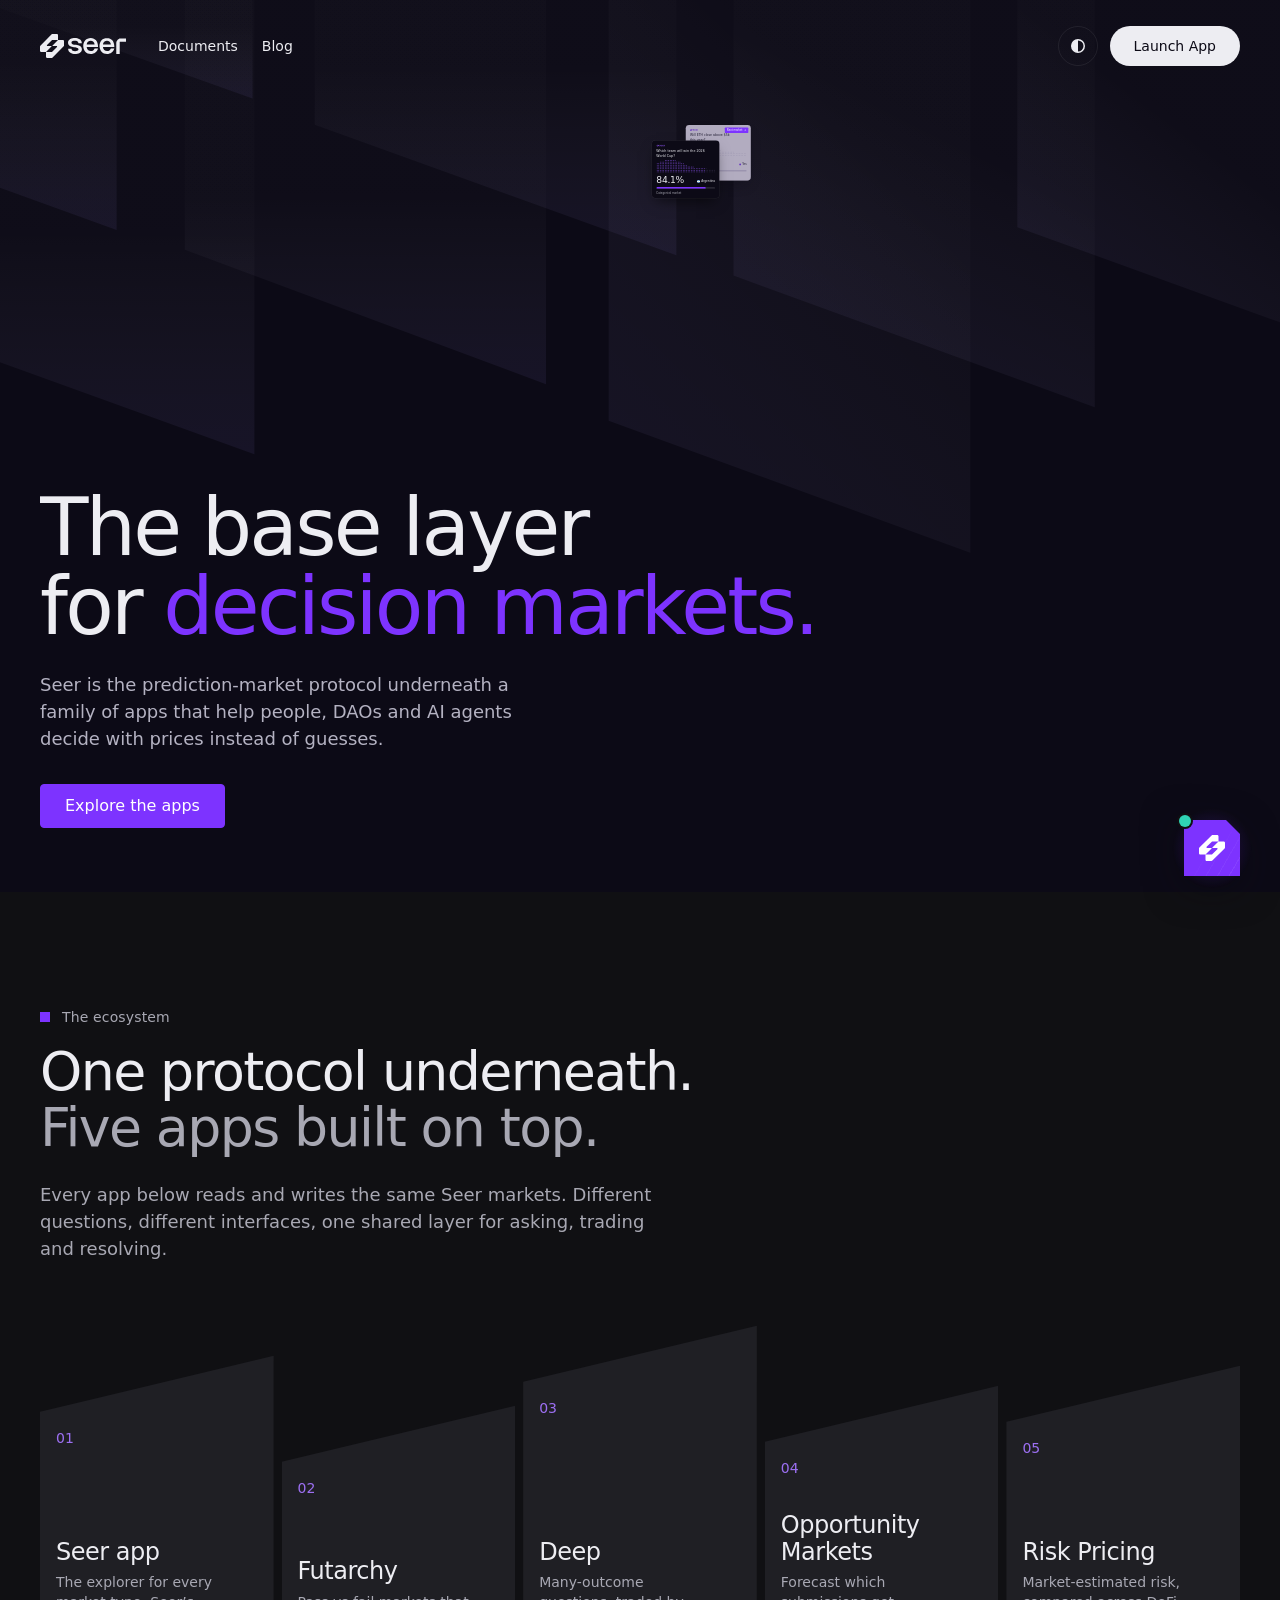
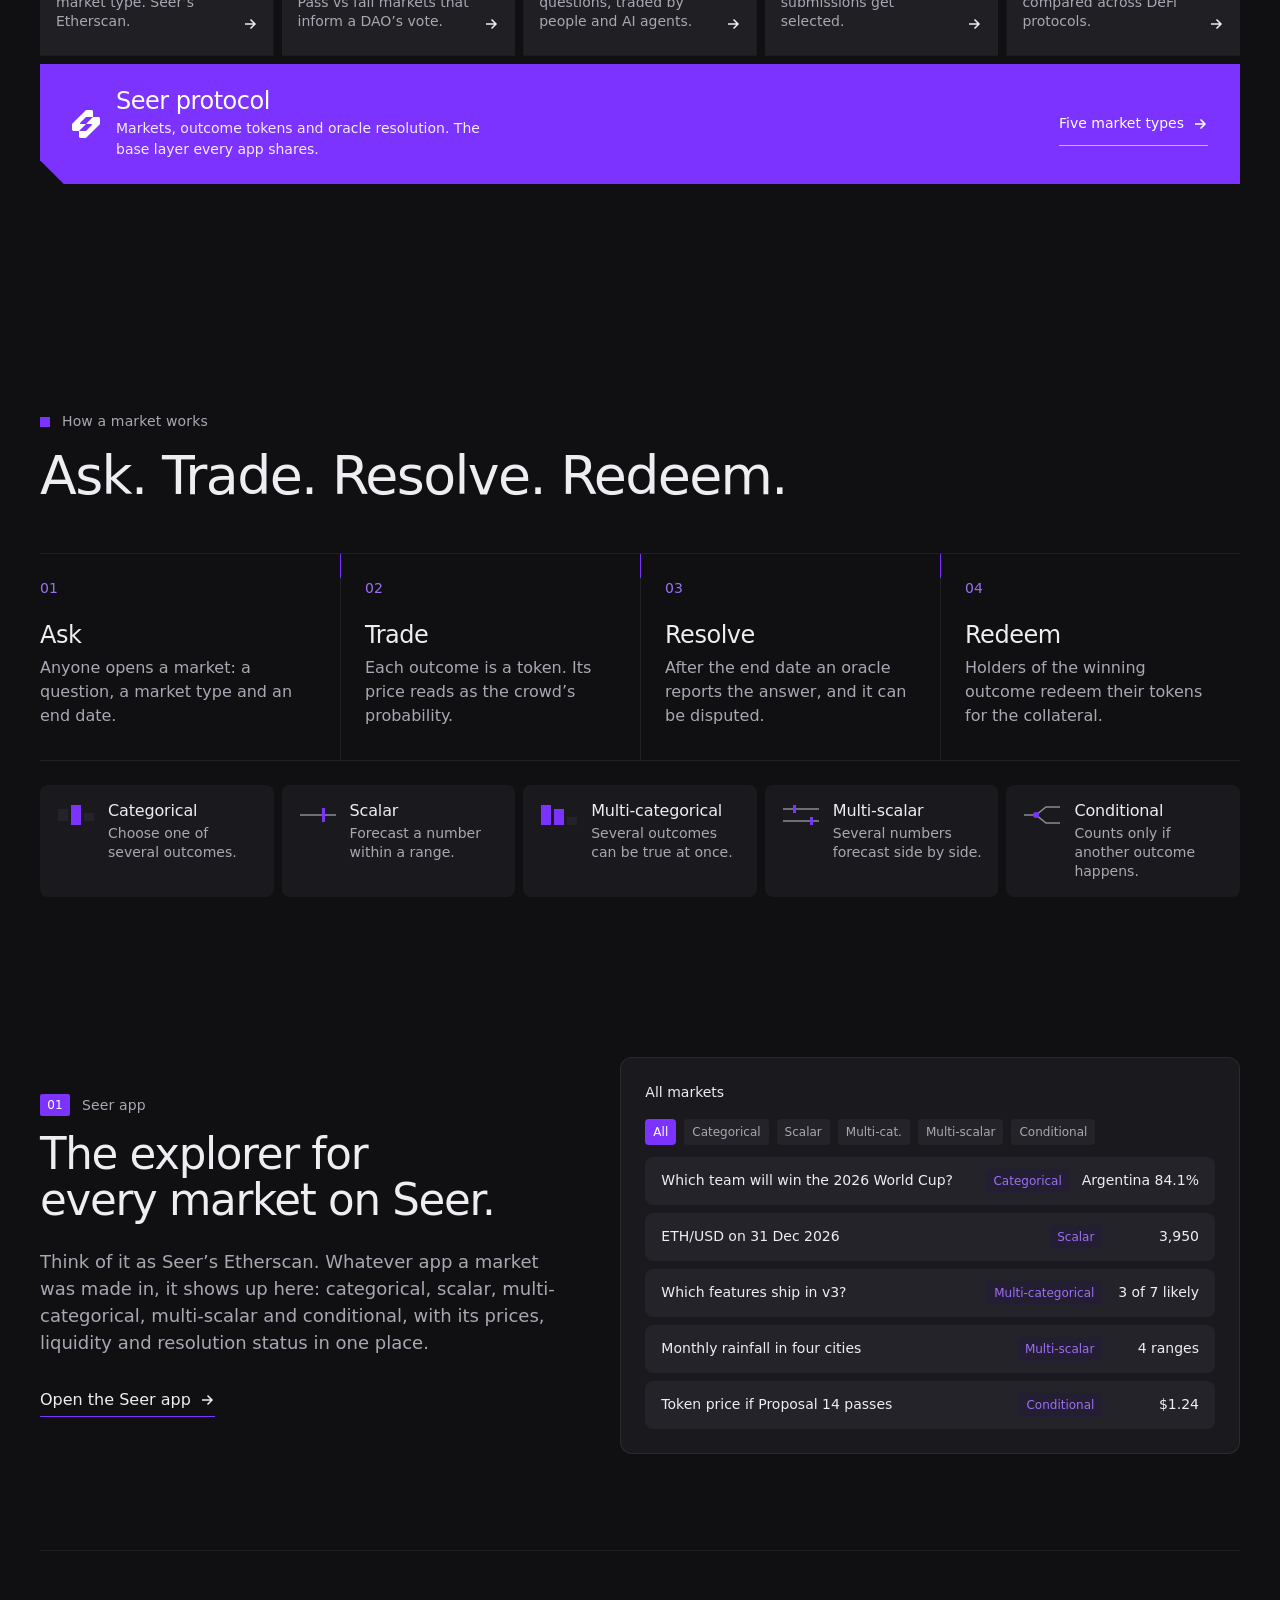
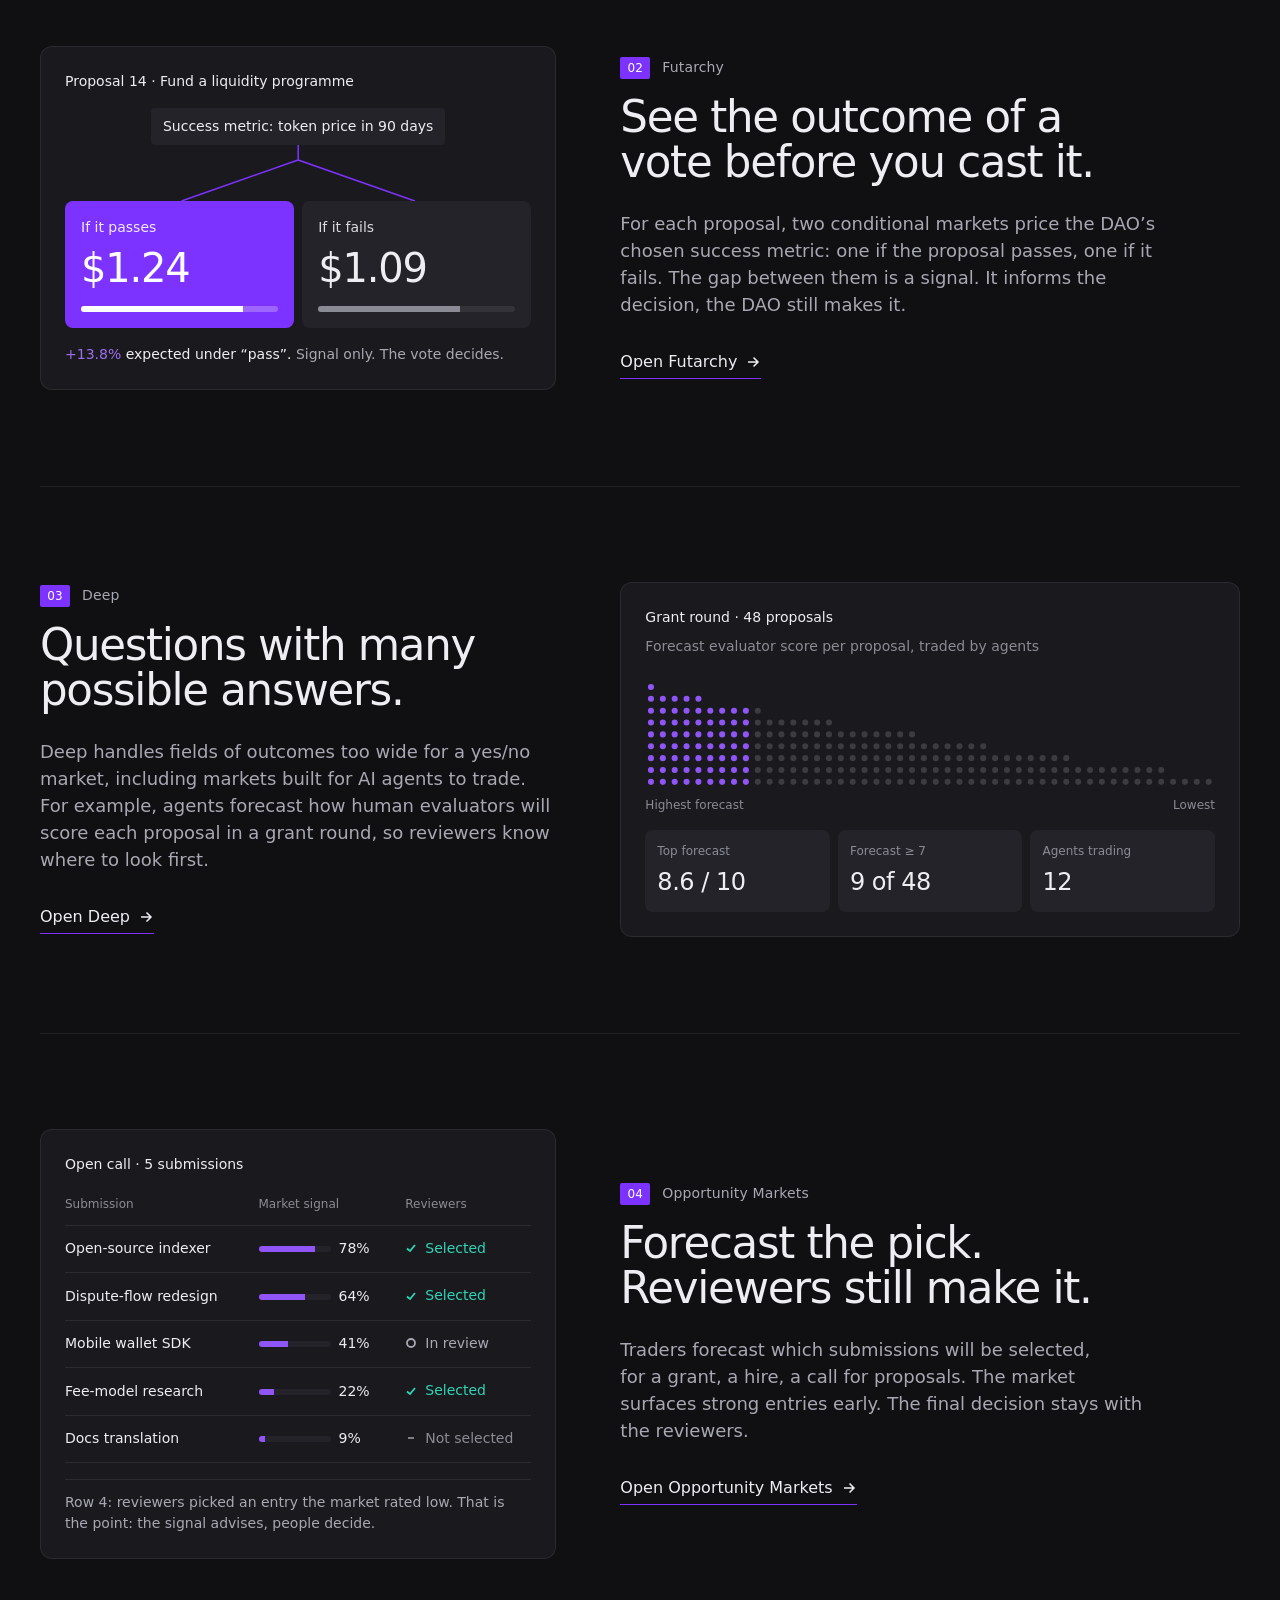
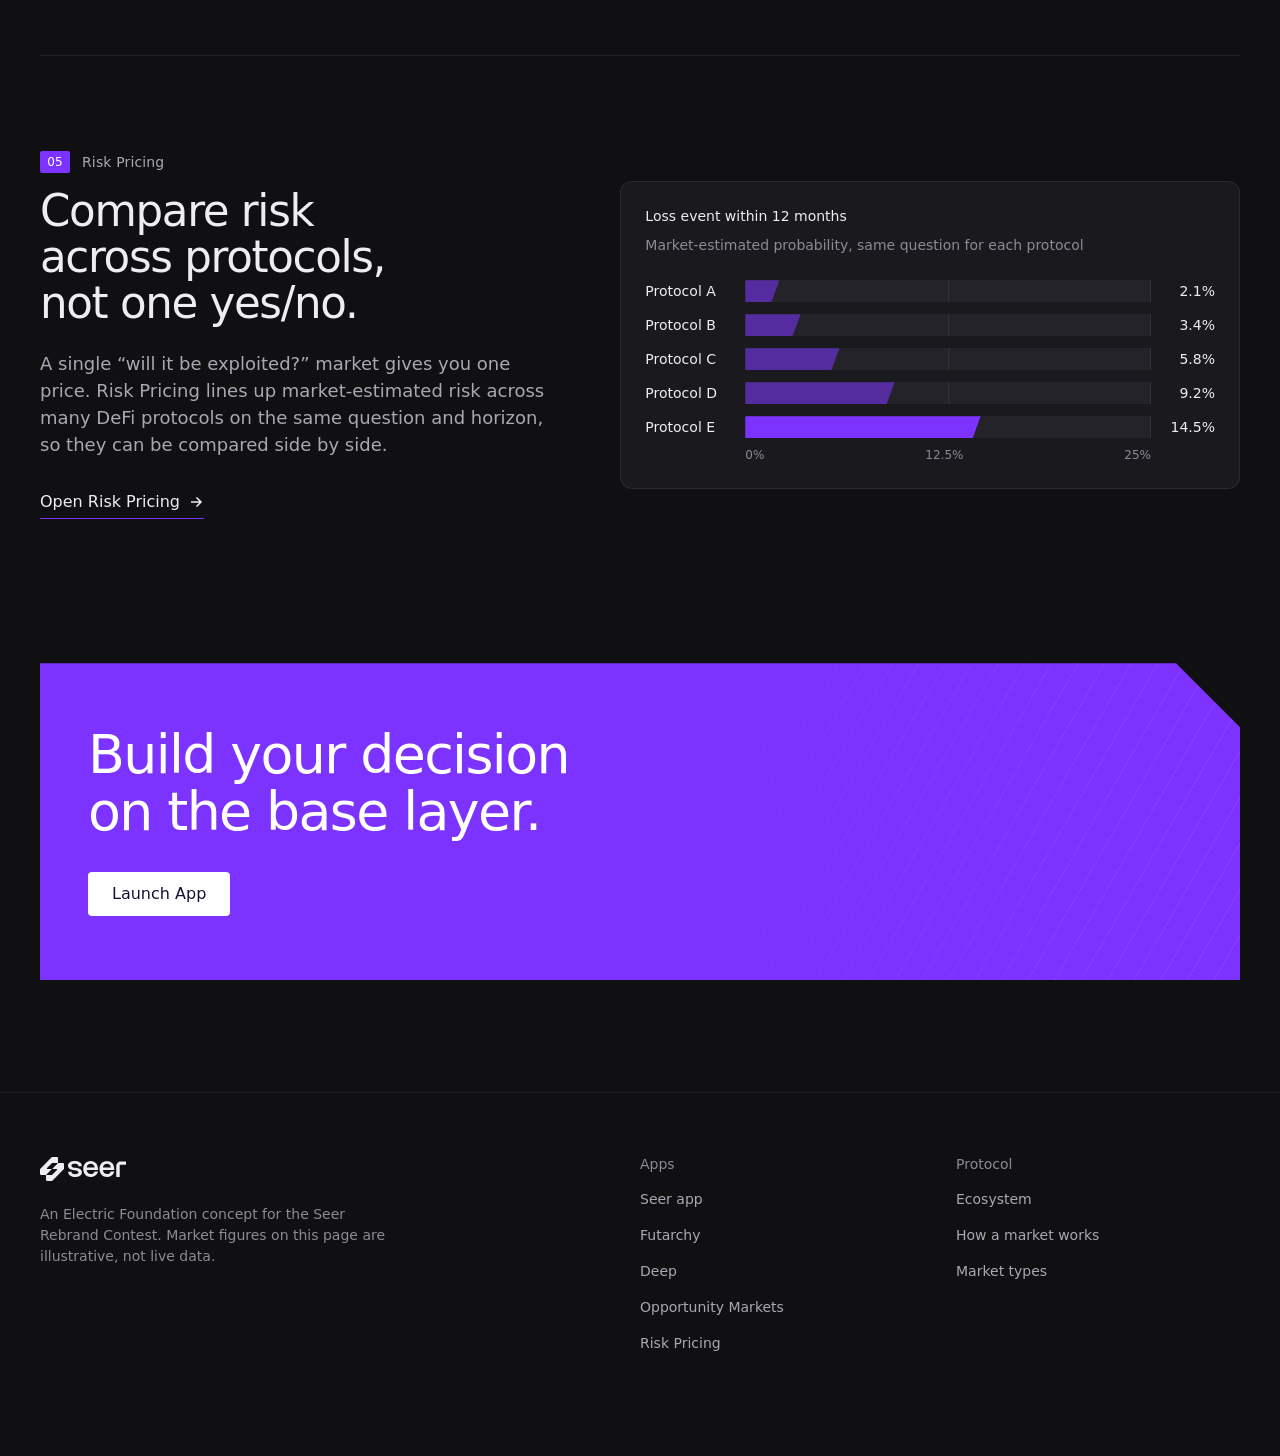
==== index.html @ 61ed46d3 "Pinned condensing headers on every page and size; loading, error, empty and cache states; assistant " ====
<!doctype html>
<html lang="en" data-theme="dark">
<head>
<meta charset="utf-8">
<meta name="viewport" content="width=device-width,initial-scale=1,viewport-fit=cover">
<title>Seer | The base layer for decision markets</title>
<link rel="icon" type="image/svg+xml" href="assets/favicon.svg">
<meta name="description" content="Seer is the prediction-market protocol underneath an ecosystem of decision apps: the Seer explorer, Futarchy, Deep, Opportunity Markets and Risk Pricing.">
<meta name="color-scheme" content="dark light">
<script>try{var t=localStorage.getItem('seer-theme');if(t==='light'||t==='dark')document.documentElement.dataset.theme=t}catch(e){}try{if(sessionStorage.getItem('seer-hero'))document.documentElement.classList.add('m-hero-seen')}catch(e){}document.documentElement.classList.add('hc-js')</script>
<link rel="stylesheet" href="css/tokens.css">
<link rel="stylesheet" href="css/components.css">
<link rel="stylesheet" href="css/home.css">
<link rel="stylesheet" href="css/motion.css">
<link rel="stylesheet" href="css/demo.css">
<link rel="stylesheet" href="css/assistant.css">
<script src="js/spring.js" defer></script>
<script src="js/motion.js" defer></script>
<script src="js/home.js" defer></script>
<script src="js/util.js" defer></script>
<script src="js/demo.js" defer></script>
<script src="js/assistant.js" defer></script>
</head>
<body class="home">
<a class="skip" href="#main">Skip to content</a>

<svg width="0" height="0" class="defs" aria-hidden="true" focusable="false">
  <symbol id="logo" viewBox="0 0 86 24"><path fill="currentColor" d="M12.2695 6C12.1061 6 11.9486 6.06424 11.833 6.17969L7.05859 10.9492C6.67062 11.3368 6.94608 11.9999 7.49414 12H11.5176V12.002C11.7008 12.002 11.7919 12.2229 11.6631 12.3516L6.00879 18H11.7578C11.9212 17.9999 12.0778 17.9357 12.1934 17.8203L16.9688 13.0508C17.3565 12.6632 17.0803 12 16.5322 12H12.5088C12.3256 12 12.2346 11.779 12.3633 11.6504L18.0205 6H12.2695ZM34.8359 3.99902C38.1497 3.99902 41.8154 5.33918 41.8154 9.20508H38.416C38.416 7.26718 36.4704 6.72559 34.8672 6.72559C33.6552 6.72561 31.4365 6.86952 31.4365 8.63574C31.4367 10.5108 34.7061 10.5802 36.0088 10.7979C38.6323 11.2349 41.9159 12.0332 41.916 15.2969C41.916 18.9054 38.1236 20.0009 35.1104 20.001C31.7967 20.001 28.131 18.6616 28.1309 14.7959H31.5303C31.5304 16.7336 33.4776 17.2744 35.0791 17.2744C36.2911 17.2744 38.5098 16.992 38.5098 15.3643C38.5093 13.4894 35.2401 13.4182 33.9375 13.2021C31.3156 12.7651 28.0303 11.9668 28.0303 8.70312C28.0303 5.09466 31.8228 3.99907 34.8359 3.99902ZM86 7.86719H79.7148V20.001H76.2559V9.27832C76.2559 8.78704 76.3285 8.31397 76.4639 7.86719C76.5249 7.66605 76.5988 7.46793 76.6846 7.27832C77.1716 6.19804 78.0442 5.32901 79.124 4.84082C79.3138 4.75512 79.5099 4.68013 79.7129 4.61914C80.1602 4.48394 80.6357 4.41214 81.126 4.41211H86V7.86719ZM50.7314 4.00098C55.2719 4.00103 58.0176 7.6395 58.0176 11.9639V13.0703H46.666C46.666 15.3792 48.7153 17.1093 50.9111 17.1094C52.6645 17.1094 53.9841 16.1498 54.6182 14.5254H58.0176C57.225 17.8799 54.1523 19.999 50.8057 19.999C46.2338 19.999 43.2354 16.3606 43.2354 11.9834C43.2355 7.60633 46.193 3.99902 50.7334 3.99902L50.7314 4.00098ZM66.999 4.00098C71.5395 4.00098 74.2852 7.63947 74.2852 11.9639V13.0703H62.9346C62.9346 15.3791 64.9829 17.1091 67.1787 17.1094C68.9321 17.1094 70.2517 16.1498 70.8857 14.5254H74.2852C73.4925 17.8799 70.4199 19.999 67.0732 19.999C62.5015 19.9989 59.5029 16.3605 59.5029 11.9834C59.503 7.60633 62.4606 3.99902 67.001 3.99902L66.999 4.00098ZM50.7334 6.86914C48.7802 6.86914 46.6895 8.41979 46.6895 10.5605H54.5771C54.5771 8.45127 52.6865 6.86936 50.7334 6.86914ZM66.999 6.86914C65.0458 6.86924 62.9561 8.41985 62.9561 10.5605H70.8428C70.8428 8.45112 68.9523 6.86914 66.999 6.86914ZM22.7949 5.99805C23.4751 5.99805 24.0262 6.54913 24.0264 7.22852V11.4893C24.0263 11.8156 23.8961 12.1286 23.665 12.3594L12.373 23.6387C12.142 23.8695 11.8288 23.9999 11.502 24H7.2373C6.55706 24 6.00488 23.449 6.00488 22.7695V18.002H1.23145C0.551319 18.0018 0 17.4509 0 16.7715V12.5117C0 12.1852 0.130268 11.8715 0.361328 11.6406L11.6533 0.361328C11.8845 0.13043 12.1985 0 12.5254 0H16.79C17.4702 6.24588e-05 18.0215 0.551006 18.0215 1.23047V6H22.7949V5.99805Z"/></symbol>
  <symbol id="mark" viewBox="0 0 24.03 24"><path fill="currentColor" d="M12.2695 6C12.1061 6 11.9486 6.06424 11.833 6.17969L7.05859 10.9492C6.67062 11.3368 6.94608 11.9999 7.49414 12H11.5176V12.002C11.7008 12.002 11.7919 12.2229 11.6631 12.3516L6.00879 18H11.7578C11.9212 17.9999 12.0778 17.9357 12.1934 17.8203L16.9688 13.0508C17.3565 12.6632 17.0803 12 16.5322 12H12.5088C12.3256 12 12.2346 11.779 12.3633 11.6504L18.0205 6H12.2695ZM34.8359 3.99902C38.1497 3.99902 41.8154 5.33918 41.8154 9.20508H38.416C38.416 7.26718 36.4704 6.72559 34.8672 6.72559C33.6552 6.72561 31.4365 6.86952 31.4365 8.63574C31.4367 10.5108 34.7061 10.5802 36.0088 10.7979C38.6323 11.2349 41.9159 12.0332 41.916 15.2969C41.916 18.9054 38.1236 20.0009 35.1104 20.001C31.7967 20.001 28.131 18.6616 28.1309 14.7959H31.5303C31.5304 16.7336 33.4776 17.2744 35.0791 17.2744C36.2911 17.2744 38.5098 16.992 38.5098 15.3643C38.5093 13.4894 35.2401 13.4182 33.9375 13.2021C31.3156 12.7651 28.0303 11.9668 28.0303 8.70312C28.0303 5.09466 31.8228 3.99907 34.8359 3.99902ZM86 7.86719H79.7148V20.001H76.2559V9.27832C76.2559 8.78704 76.3285 8.31397 76.4639 7.86719C76.5249 7.66605 76.5988 7.46793 76.6846 7.27832C77.1716 6.19804 78.0442 5.32901 79.124 4.84082C79.3138 4.75512 79.5099 4.68013 79.7129 4.61914C80.1602 4.48394 80.6357 4.41214 81.126 4.41211H86V7.86719ZM50.7314 4.00098C55.2719 4.00103 58.0176 7.6395 58.0176 11.9639V13.0703H46.666C46.666 15.3792 48.7153 17.1093 50.9111 17.1094C52.6645 17.1094 53.9841 16.1498 54.6182 14.5254H58.0176C57.225 17.8799 54.1523 19.999 50.8057 19.999C46.2338 19.999 43.2354 16.3606 43.2354 11.9834C43.2355 7.60633 46.193 3.99902 50.7334 3.99902L50.7314 4.00098ZM66.999 4.00098C71.5395 4.00098 74.2852 7.63947 74.2852 11.9639V13.0703H62.9346C62.9346 15.3791 64.9829 17.1091 67.1787 17.1094C68.9321 17.1094 70.2517 16.1498 70.8857 14.5254H74.2852C73.4925 17.8799 70.4199 19.999 67.0732 19.999C62.5015 19.9989 59.5029 16.3605 59.5029 11.9834C59.503 7.60633 62.4606 3.99902 67.001 3.99902L66.999 4.00098ZM50.7334 6.86914C48.7802 6.86914 46.6895 8.41979 46.6895 10.5605H54.5771C54.5771 8.45127 52.6865 6.86936 50.7334 6.86914ZM66.999 6.86914C65.0458 6.86924 62.9561 8.41985 62.9561 10.5605H70.8428C70.8428 8.45112 68.9523 6.86914 66.999 6.86914ZM22.7949 5.99805C23.4751 5.99805 24.0262 6.54913 24.0264 7.22852V11.4893C24.0263 11.8156 23.8961 12.1286 23.665 12.3594L12.373 23.6387C12.142 23.8695 11.8288 23.9999 11.502 24H7.2373C6.55706 24 6.00488 23.449 6.00488 22.7695V18.002H1.23145C0.551319 18.0018 0 17.4509 0 16.7715V12.5117C0 12.1852 0.130268 11.8715 0.361328 11.6406L11.6533 0.361328C11.8845 0.13043 12.1985 0 12.5254 0H16.79C17.4702 6.24588e-05 18.0215 0.551006 18.0215 1.23047V6H22.7949V5.99805Z"/></symbol>
  <symbol id="flag-ar" viewBox="0 0 16 16"><clipPath id="fc"><circle cx="8" cy="8" r="8"/></clipPath><g clip-path="url(#fc)"><rect width="16" height="16" fill="#74acdf"/><rect y="5.33" width="16" height="5.34" fill="#fff"/><circle cx="8" cy="8" r="1.6" fill="#f6b40e"/></g></symbol>
  <symbol id="arrow" viewBox="0 0 16 16"><path d="M3 8h9.5M8.5 3.5 13 8l-4.5 4.5" fill="none" stroke="currentColor" stroke-width="1.5"/></symbol>
</svg>

<header class="hero">
  <svg class="slabs" viewBox="0 0 1440 600" preserveAspectRatio="xMidYMin slice" aria-hidden="true" focusable="false">
    <defs>
      <linearGradient id="s0" x1="0" y1="0" x2="0" y2="1"><stop offset=".5" class="s-lo"/><stop offset="1" class="s-hi"/></linearGradient>
      <linearGradient id="s1" x1="0" y1="0" x2="0" y2="1"><stop offset=".25" class="s-lo"/><stop offset="1" class="s-hi"/></linearGradient>
      <linearGradient id="s2" x1="1062" y1="-1.6" x2="566" y2="507.5" gradientUnits="userSpaceOnUse"><stop offset=".25" class="s-lo"/><stop offset="1" class="s-hi"/></linearGradient>
      <linearGradient id="s3" x1="1285" y1="115" x2="1130" y2="318" gradientUnits="userSpaceOnUse"><stop class="s-lo"/><stop offset="1" class="s-hi"/></linearGradient>
      <linearGradient id="s4" x1="1017.5" y1="0" x2="822" y2="385" gradientUnits="userSpaceOnUse"><stop offset=".25" class="s-lo"/><stop offset="1" class="s-hi"/></linearGradient>
    </defs>
    <g class="slab-set">
      <path d="M301.5 493L0 384V0H301.5V493Z" fill="url(#s0)"/>
      <path d="M152 249.5L0 194.5V0H152V249.5Z" fill="url(#s1)"/>
      <path d="M226 271V0H618V417L226 271Z" fill="url(#s0)"/>
      <path d="M299.5 0V107L0 0H299.5Z" fill="url(#s1)"/>
      <path d="M367 135.5V0H759.5V277L367 135.5Z" fill="url(#s1)"/>
      <path d="M686 456.5V0H1078.5V600L686 456.5Z" fill="url(#s2)"/>
      <path d="M1129.5 246.5V0H1440V359L1129.5 246.5Z" fill="url(#s3)"/>
      <path d="M821.5 299V0H1213.5V442L821.5 299Z" fill="url(#s4)"/>
    </g>
  </svg>

  <nav class="topnav wrap" aria-label="Primary">
    <a class="brand" href="./index.html" aria-label="Seer home">
      <svg class="brand-l" width="86" height="24" aria-hidden="true" focusable="false"><use href="#logo"/></svg>
      <svg class="brand-m" width="24" height="24" aria-hidden="true" focusable="false"><use href="#mark"/></svg>
    </a>
    <ul class="nav-links">
      <li><a href="https://seer-3.gitbook.io/seer-documentation" target="_blank" rel="noopener">Documents</a></li>
      <li><a href="https://seer-pm.medium.com/" target="_blank" rel="noopener">Blog</a></li>
    </ul>
    <div class="nav-end">
      <button class="theme-toggle" type="button" aria-pressed="false" data-theme-toggle>
        <span class="sr">Light theme</span>
        <svg viewBox="0 0 16 16" width="16" height="16" aria-hidden="true" focusable="false"><circle cx="8" cy="8" r="6.25" fill="none" stroke="currentColor" stroke-width="1.5"/><path d="M8 1.75v12.5A6.25 6.25 0 0 1 8 1.75Z" fill="currentColor"/></svg>
      </button>
      <a class="pill" href="./app.html">Launch App</a>
    </div>
  </nav>

  <div class="hero-body wrap">
    <div class="hero-copy">
      <h1><span class="ln"><span>The base layer</span></span> <span class="ln"><span>for <span class="v">decision markets.</span></span></span></h1>
      <p class="hero-sub">Seer is the prediction-market protocol underneath a family of apps that help people, DAOs and AI agents decide with prices instead of guesses.</p>
      <div class="hero-cta">
        <a class="btn-v" href="#ecosystem">Explore the apps</a>
      </div>
    </div>

    <div class="hero-cards">
      <div class="hc-stage">
        <div class="hcard hc-ink is-front" data-key="wc" data-v="84.1" data-q="Which team will win the 2026 World Cup?" data-say="Argentina, 84.1%">
          <div class="hc-body">
            <svg class="mlogo" width="40" height="11" aria-hidden="true" focusable="false"><use href="#logo"/></svg>
            <p class="mq">Which team will win the 2026 World Cup?</p>
            <svg class="dots hc-dots" viewBox="0 0 324 72" aria-hidden="true" focusable="false"><g class="on" style="--i:0;--c:0"><circle cx="4.5" cy="67.5" r="2.3"/><circle cx="4.5" cy="58.5" r="2.3"/><circle cx="4.5" cy="49.5" r="2.3"/><circle cx="4.5" cy="40.5" r="2.3"/><circle cx="4.5" cy="31.5" r="2.3"/><circle cx="4.5" cy="22.5" r="2.3"/></g><g class="on" style="--i:1;--c:6"><circle cx="13.5" cy="67.5" r="2.3"/><circle cx="13.5" cy="58.5" r="2.3"/><circle cx="13.5" cy="49.5" r="2.3"/><circle cx="13.5" cy="40.5" r="2.3"/><circle cx="13.5" cy="31.5" r="2.3"/><circle cx="13.5" cy="22.5" r="2.3"/></g><g class="on" style="--i:2;--c:12"><circle cx="22.5" cy="67.5" r="2.3"/><circle cx="22.5" cy="58.5" r="2.3"/><circle cx="22.5" cy="49.5" r="2.3"/><circle cx="22.5" cy="40.5" r="2.3"/><circle cx="22.5" cy="31.5" r="2.3"/><circle cx="22.5" cy="22.5" r="2.3"/><circle cx="22.5" cy="13.5" r="2.3"/></g><g class="on" style="--i:3;--c:19"><circle cx="31.5" cy="67.5" r="2.3"/><circle cx="31.5" cy="58.5" r="2.3"/><circle cx="31.5" cy="49.5" r="2.3"/><circle cx="31.5" cy="40.5" r="2.3"/><circle cx="31.5" cy="31.5" r="2.3"/><circle cx="31.5" cy="22.5" r="2.3"/><circle cx="31.5" cy="13.5" r="2.3"/></g><g class="on" style="--i:4;--c:26"><circle cx="40.5" cy="67.5" r="2.3"/><circle cx="40.5" cy="58.5" r="2.3"/><circle cx="40.5" cy="49.5" r="2.3"/><circle cx="40.5" cy="40.5" r="2.3"/><circle cx="40.5" cy="31.5" r="2.3"/><circle cx="40.5" cy="22.5" r="2.3"/><circle cx="40.5" cy="13.5" r="2.3"/></g><g class="on" style="--i:5;--c:33"><circle cx="49.5" cy="67.5" r="2.3"/><circle cx="49.5" cy="58.5" r="2.3"/><circle cx="49.5" cy="49.5" r="2.3"/><circle cx="49.5" cy="40.5" r="2.3"/><circle cx="49.5" cy="31.5" r="2.3"/><circle cx="49.5" cy="22.5" r="2.3"/><circle cx="49.5" cy="13.5" r="2.3"/><circle cx="49.5" cy="4.5" r="2.3"/></g><g class="on" style="--i:6;--c:41"><circle cx="58.5" cy="67.5" r="2.3"/><circle cx="58.5" cy="58.5" r="2.3"/><circle cx="58.5" cy="49.5" r="2.3"/><circle cx="58.5" cy="40.5" r="2.3"/><circle cx="58.5" cy="31.5" r="2.3"/><circle cx="58.5" cy="22.5" r="2.3"/><circle cx="58.5" cy="13.5" r="2.3"/><circle cx="58.5" cy="4.5" r="2.3"/></g><g class="on" style="--i:7;--c:49"><circle cx="67.5" cy="67.5" r="2.3"/><circle cx="67.5" cy="58.5" r="2.3"/><circle cx="67.5" cy="49.5" r="2.3"/><circle cx="67.5" cy="40.5" r="2.3"/><circle cx="67.5" cy="31.5" r="2.3"/><circle cx="67.5" cy="22.5" r="2.3"/><circle cx="67.5" cy="13.5" r="2.3"/><circle cx="67.5" cy="4.5" r="2.3"/></g><g class="on" style="--i:8;--c:57"><circle cx="76.5" cy="67.5" r="2.3"/><circle cx="76.5" cy="58.5" r="2.3"/><circle cx="76.5" cy="49.5" r="2.3"/><circle cx="76.5" cy="40.5" r="2.3"/><circle cx="76.5" cy="31.5" r="2.3"/><circle cx="76.5" cy="22.5" r="2.3"/><circle cx="76.5" cy="13.5" r="2.3"/><circle cx="76.5" cy="4.5" r="2.3"/></g><g class="on" style="--i:9;--c:65"><circle cx="85.5" cy="67.5" r="2.3"/><circle cx="85.5" cy="58.5" r="2.3"/><circle cx="85.5" cy="49.5" r="2.3"/><circle cx="85.5" cy="40.5" r="2.3"/><circle cx="85.5" cy="31.5" r="2.3"/><circle cx="85.5" cy="22.5" r="2.3"/><circle cx="85.5" cy="13.5" r="2.3"/><circle cx="85.5" cy="4.5" r="2.3"/></g><g class="on" style="--i:10;--c:73"><circle cx="94.5" cy="67.5" r="2.3"/><circle cx="94.5" cy="58.5" r="2.3"/><circle cx="94.5" cy="49.5" r="2.3"/><circle cx="94.5" cy="40.5" r="2.3"/><circle cx="94.5" cy="31.5" r="2.3"/><circle cx="94.5" cy="22.5" r="2.3"/><circle cx="94.5" cy="13.5" r="2.3"/><circle cx="94.5" cy="4.5" r="2.3"/></g><g class="on" style="--i:11;--c:81"><circle cx="103.5" cy="67.5" r="2.3"/><circle cx="103.5" cy="58.5" r="2.3"/><circle cx="103.5" cy="49.5" r="2.3"/><circle cx="103.5" cy="40.5" r="2.3"/><circle cx="103.5" cy="31.5" r="2.3"/><circle cx="103.5" cy="22.5" r="2.3"/><circle cx="103.5" cy="13.5" r="2.3"/><circle cx="103.5" cy="4.5" r="2.3"/></g><g class="on" style="--i:12;--c:89"><circle cx="112.5" cy="67.5" r="2.3"/><circle cx="112.5" cy="58.5" r="2.3"/><circle cx="112.5" cy="49.5" r="2.3"/><circle cx="112.5" cy="40.5" r="2.3"/><circle cx="112.5" cy="31.5" r="2.3"/><circle cx="112.5" cy="22.5" r="2.3"/><circle cx="112.5" cy="13.5" r="2.3"/></g><g class="on" style="--i:13;--c:96"><circle cx="121.5" cy="67.5" r="2.3"/><circle cx="121.5" cy="58.5" r="2.3"/><circle cx="121.5" cy="49.5" r="2.3"/><circle cx="121.5" cy="40.5" r="2.3"/><circle cx="121.5" cy="31.5" r="2.3"/><circle cx="121.5" cy="22.5" r="2.3"/><circle cx="121.5" cy="13.5" r="2.3"/></g><g class="on" style="--i:14;--c:103"><circle cx="130.5" cy="67.5" r="2.3"/><circle cx="130.5" cy="58.5" r="2.3"/><circle cx="130.5" cy="49.5" r="2.3"/><circle cx="130.5" cy="40.5" r="2.3"/><circle cx="130.5" cy="31.5" r="2.3"/><circle cx="130.5" cy="22.5" r="2.3"/><circle cx="130.5" cy="13.5" r="2.3"/></g><g class="on" style="--i:15;--c:110"><circle cx="139.5" cy="67.5" r="2.3"/><circle cx="139.5" cy="58.5" r="2.3"/><circle cx="139.5" cy="49.5" r="2.3"/><circle cx="139.5" cy="40.5" r="2.3"/><circle cx="139.5" cy="31.5" r="2.3"/><circle cx="139.5" cy="22.5" r="2.3"/></g><g class="on" style="--i:16;--c:116"><circle cx="148.5" cy="67.5" r="2.3"/><circle cx="148.5" cy="58.5" r="2.3"/><circle cx="148.5" cy="49.5" r="2.3"/><circle cx="148.5" cy="40.5" r="2.3"/><circle cx="148.5" cy="31.5" r="2.3"/><circle cx="148.5" cy="22.5" r="2.3"/></g><g class="on" style="--i:17;--c:122"><circle cx="157.5" cy="67.5" r="2.3"/><circle cx="157.5" cy="58.5" r="2.3"/><circle cx="157.5" cy="49.5" r="2.3"/><circle cx="157.5" cy="40.5" r="2.3"/><circle cx="157.5" cy="31.5" r="2.3"/></g><g class="on" style="--i:18;--c:127"><circle cx="166.5" cy="67.5" r="2.3"/><circle cx="166.5" cy="58.5" r="2.3"/><circle cx="166.5" cy="49.5" r="2.3"/><circle cx="166.5" cy="40.5" r="2.3"/><circle cx="166.5" cy="31.5" r="2.3"/></g><g class="on" style="--i:19;--c:132"><circle cx="175.5" cy="67.5" r="2.3"/><circle cx="175.5" cy="58.5" r="2.3"/><circle cx="175.5" cy="49.5" r="2.3"/><circle cx="175.5" cy="40.5" r="2.3"/></g><g class="on" style="--i:20;--c:136"><circle cx="184.5" cy="67.5" r="2.3"/><circle cx="184.5" cy="58.5" r="2.3"/><circle cx="184.5" cy="49.5" r="2.3"/><circle cx="184.5" cy="40.5" r="2.3"/></g><g class="on" style="--i:21;--c:140"><circle cx="193.5" cy="67.5" r="2.3"/><circle cx="193.5" cy="58.5" r="2.3"/><circle cx="193.5" cy="49.5" r="2.3"/><circle cx="193.5" cy="40.5" r="2.3"/></g><g class="on" style="--i:22;--c:144"><circle cx="202.5" cy="67.5" r="2.3"/><circle cx="202.5" cy="58.5" r="2.3"/><circle cx="202.5" cy="49.5" r="2.3"/><circle cx="202.5" cy="40.5" r="2.3"/></g><g class="on" style="--i:23;--c:148"><circle cx="211.5" cy="67.5" r="2.3"/><circle cx="211.5" cy="58.5" r="2.3"/><circle cx="211.5" cy="49.5" r="2.3"/></g><g class="on" style="--i:24;--c:151"><circle cx="220.5" cy="67.5" r="2.3"/><circle cx="220.5" cy="58.5" r="2.3"/><circle cx="220.5" cy="49.5" r="2.3"/></g><g class="on" style="--i:25;--c:154"><circle cx="229.5" cy="67.5" r="2.3"/><circle cx="229.5" cy="58.5" r="2.3"/><circle cx="229.5" cy="49.5" r="2.3"/></g><g class="on" style="--i:26;--c:157"><circle cx="238.5" cy="67.5" r="2.3"/><circle cx="238.5" cy="58.5" r="2.3"/><circle cx="238.5" cy="49.5" r="2.3"/></g><g class="on" style="--i:27;--c:160"><circle cx="247.5" cy="67.5" r="2.3"/><circle cx="247.5" cy="58.5" r="2.3"/><circle cx="247.5" cy="49.5" r="2.3"/></g><g class="on" style="--i:28;--c:163"><circle cx="256.5" cy="67.5" r="2.3"/><circle cx="256.5" cy="58.5" r="2.3"/><circle cx="256.5" cy="49.5" r="2.3"/></g><g class="on" style="--i:29;--c:166"><circle cx="265.5" cy="67.5" r="2.3"/><circle cx="265.5" cy="58.5" r="2.3"/><circle cx="265.5" cy="49.5" r="2.3"/></g><g class="off" style="--i:30;--c:169"><circle cx="274.5" cy="67.5" r="2.3"/><circle cx="274.5" cy="58.5" r="2.3"/><circle cx="274.5" cy="49.5" r="2.3"/></g><g class="off" style="--i:31;--c:172"><circle cx="283.5" cy="67.5" r="2.3"/><circle cx="283.5" cy="58.5" r="2.3"/></g><g class="off" style="--i:32;--c:174"><circle cx="292.5" cy="67.5" r="2.3"/><circle cx="292.5" cy="58.5" r="2.3"/></g><g class="off" style="--i:33;--c:176"><circle cx="301.5" cy="67.5" r="2.3"/><circle cx="301.5" cy="58.5" r="2.3"/></g><g class="off" style="--i:34;--c:178"><circle cx="310.5" cy="67.5" r="2.3"/><circle cx="310.5" cy="58.5" r="2.3"/></g><g class="off" style="--i:35;--c:180"><circle cx="319.5" cy="67.5" r="2.3"/><circle cx="319.5" cy="58.5" r="2.3"/></g></svg>
            <div class="mfoot"><span class="mpct num" aria-hidden="true">84.1%</span><span class="sr">84.1%</span><span class="chip-c"><svg width="14" height="14" aria-hidden="true" focusable="false"><use href="#flag-ar"/></svg>Argentina</span></div>
            <div class="mbar" aria-hidden="true"><i style="--v:.841"></i></div>
            <p class="mnote">Categorical market</p>
          </div>
          <span class="hc-veil"></span>
        </div>
        <div class="hcard hc-paper is-back" data-key="eth" data-v="31.6" data-q="Will ETH close above $5k this year?" data-say="Yes, 31.6%">
          <div class="hc-body">
            <svg class="mlogo" width="40" height="11" aria-hidden="true" focusable="false"><use href="#logo"/></svg>
            <p class="mq">Will ETH close above $5k this year?</p>
            <svg class="dots hc-dots" viewBox="0 0 324 72" aria-hidden="true" focusable="false"><g class="on" style="--i:0;--c:0"><circle cx="4.5" cy="67.5" r="2.3"/><circle cx="4.5" cy="58.5" r="2.3"/><circle cx="4.5" cy="49.5" r="2.3"/><circle cx="4.5" cy="40.5" r="2.3"/><circle cx="4.5" cy="31.5" r="2.3"/><circle cx="4.5" cy="22.5" r="2.3"/><circle cx="4.5" cy="13.5" r="2.3"/></g><g class="on" style="--i:1;--c:7"><circle cx="13.5" cy="67.5" r="2.3"/><circle cx="13.5" cy="58.5" r="2.3"/><circle cx="13.5" cy="49.5" r="2.3"/><circle cx="13.5" cy="40.5" r="2.3"/><circle cx="13.5" cy="31.5" r="2.3"/><circle cx="13.5" cy="22.5" r="2.3"/><circle cx="13.5" cy="13.5" r="2.3"/></g><g class="on" style="--i:2;--c:14"><circle cx="22.5" cy="67.5" r="2.3"/><circle cx="22.5" cy="58.5" r="2.3"/><circle cx="22.5" cy="49.5" r="2.3"/><circle cx="22.5" cy="40.5" r="2.3"/><circle cx="22.5" cy="31.5" r="2.3"/><circle cx="22.5" cy="22.5" r="2.3"/><circle cx="22.5" cy="13.5" r="2.3"/><circle cx="22.5" cy="4.5" r="2.3"/></g><g class="on" style="--i:3;--c:22"><circle cx="31.5" cy="67.5" r="2.3"/><circle cx="31.5" cy="58.5" r="2.3"/><circle cx="31.5" cy="49.5" r="2.3"/><circle cx="31.5" cy="40.5" r="2.3"/><circle cx="31.5" cy="31.5" r="2.3"/><circle cx="31.5" cy="22.5" r="2.3"/><circle cx="31.5" cy="13.5" r="2.3"/><circle cx="31.5" cy="4.5" r="2.3"/></g><g class="on" style="--i:4;--c:30"><circle cx="40.5" cy="67.5" r="2.3"/><circle cx="40.5" cy="58.5" r="2.3"/><circle cx="40.5" cy="49.5" r="2.3"/><circle cx="40.5" cy="40.5" r="2.3"/><circle cx="40.5" cy="31.5" r="2.3"/><circle cx="40.5" cy="22.5" r="2.3"/><circle cx="40.5" cy="13.5" r="2.3"/><circle cx="40.5" cy="4.5" r="2.3"/></g><g class="on" style="--i:5;--c:38"><circle cx="49.5" cy="67.5" r="2.3"/><circle cx="49.5" cy="58.5" r="2.3"/><circle cx="49.5" cy="49.5" r="2.3"/><circle cx="49.5" cy="40.5" r="2.3"/><circle cx="49.5" cy="31.5" r="2.3"/><circle cx="49.5" cy="22.5" r="2.3"/><circle cx="49.5" cy="13.5" r="2.3"/><circle cx="49.5" cy="4.5" r="2.3"/></g><g class="on" style="--i:6;--c:46"><circle cx="58.5" cy="67.5" r="2.3"/><circle cx="58.5" cy="58.5" r="2.3"/><circle cx="58.5" cy="49.5" r="2.3"/><circle cx="58.5" cy="40.5" r="2.3"/><circle cx="58.5" cy="31.5" r="2.3"/><circle cx="58.5" cy="22.5" r="2.3"/><circle cx="58.5" cy="13.5" r="2.3"/><circle cx="58.5" cy="4.5" r="2.3"/></g><g class="on" style="--i:7;--c:54"><circle cx="67.5" cy="67.5" r="2.3"/><circle cx="67.5" cy="58.5" r="2.3"/><circle cx="67.5" cy="49.5" r="2.3"/><circle cx="67.5" cy="40.5" r="2.3"/><circle cx="67.5" cy="31.5" r="2.3"/><circle cx="67.5" cy="22.5" r="2.3"/><circle cx="67.5" cy="13.5" r="2.3"/><circle cx="67.5" cy="4.5" r="2.3"/></g><g class="on" style="--i:8;--c:62"><circle cx="76.5" cy="67.5" r="2.3"/><circle cx="76.5" cy="58.5" r="2.3"/><circle cx="76.5" cy="49.5" r="2.3"/><circle cx="76.5" cy="40.5" r="2.3"/><circle cx="76.5" cy="31.5" r="2.3"/><circle cx="76.5" cy="22.5" r="2.3"/><circle cx="76.5" cy="13.5" r="2.3"/><circle cx="76.5" cy="4.5" r="2.3"/></g><g class="on" style="--i:9;--c:70"><circle cx="85.5" cy="67.5" r="2.3"/><circle cx="85.5" cy="58.5" r="2.3"/><circle cx="85.5" cy="49.5" r="2.3"/><circle cx="85.5" cy="40.5" r="2.3"/><circle cx="85.5" cy="31.5" r="2.3"/><circle cx="85.5" cy="22.5" r="2.3"/><circle cx="85.5" cy="13.5" r="2.3"/></g><g class="on" style="--i:10;--c:77"><circle cx="94.5" cy="67.5" r="2.3"/><circle cx="94.5" cy="58.5" r="2.3"/><circle cx="94.5" cy="49.5" r="2.3"/><circle cx="94.5" cy="40.5" r="2.3"/><circle cx="94.5" cy="31.5" r="2.3"/><circle cx="94.5" cy="22.5" r="2.3"/><circle cx="94.5" cy="13.5" r="2.3"/></g><g class="off" style="--i:11;--c:84"><circle cx="103.5" cy="67.5" r="2.3"/><circle cx="103.5" cy="58.5" r="2.3"/><circle cx="103.5" cy="49.5" r="2.3"/><circle cx="103.5" cy="40.5" r="2.3"/><circle cx="103.5" cy="31.5" r="2.3"/><circle cx="103.5" cy="22.5" r="2.3"/><circle cx="103.5" cy="13.5" r="2.3"/></g><g class="off" style="--i:12;--c:91"><circle cx="112.5" cy="67.5" r="2.3"/><circle cx="112.5" cy="58.5" r="2.3"/><circle cx="112.5" cy="49.5" r="2.3"/><circle cx="112.5" cy="40.5" r="2.3"/><circle cx="112.5" cy="31.5" r="2.3"/><circle cx="112.5" cy="22.5" r="2.3"/></g><g class="off" style="--i:13;--c:97"><circle cx="121.5" cy="67.5" r="2.3"/><circle cx="121.5" cy="58.5" r="2.3"/><circle cx="121.5" cy="49.5" r="2.3"/><circle cx="121.5" cy="40.5" r="2.3"/><circle cx="121.5" cy="31.5" r="2.3"/><circle cx="121.5" cy="22.5" r="2.3"/></g><g class="off" style="--i:14;--c:103"><circle cx="130.5" cy="67.5" r="2.3"/><circle cx="130.5" cy="58.5" r="2.3"/><circle cx="130.5" cy="49.5" r="2.3"/><circle cx="130.5" cy="40.5" r="2.3"/><circle cx="130.5" cy="31.5" r="2.3"/></g><g class="off" style="--i:15;--c:108"><circle cx="139.5" cy="67.5" r="2.3"/><circle cx="139.5" cy="58.5" r="2.3"/><circle cx="139.5" cy="49.5" r="2.3"/><circle cx="139.5" cy="40.5" r="2.3"/><circle cx="139.5" cy="31.5" r="2.3"/></g><g class="off" style="--i:16;--c:113"><circle cx="148.5" cy="67.5" r="2.3"/><circle cx="148.5" cy="58.5" r="2.3"/><circle cx="148.5" cy="49.5" r="2.3"/><circle cx="148.5" cy="40.5" r="2.3"/></g><g class="off" style="--i:17;--c:117"><circle cx="157.5" cy="67.5" r="2.3"/><circle cx="157.5" cy="58.5" r="2.3"/><circle cx="157.5" cy="49.5" r="2.3"/><circle cx="157.5" cy="40.5" r="2.3"/></g><g class="off" style="--i:18;--c:121"><circle cx="166.5" cy="67.5" r="2.3"/><circle cx="166.5" cy="58.5" r="2.3"/><circle cx="166.5" cy="49.5" r="2.3"/><circle cx="166.5" cy="40.5" r="2.3"/></g><g class="off" style="--i:19;--c:125"><circle cx="175.5" cy="67.5" r="2.3"/><circle cx="175.5" cy="58.5" r="2.3"/><circle cx="175.5" cy="49.5" r="2.3"/><circle cx="175.5" cy="40.5" r="2.3"/></g><g class="off" style="--i:20;--c:129"><circle cx="184.5" cy="67.5" r="2.3"/><circle cx="184.5" cy="58.5" r="2.3"/><circle cx="184.5" cy="49.5" r="2.3"/></g><g class="off" style="--i:21;--c:132"><circle cx="193.5" cy="67.5" r="2.3"/><circle cx="193.5" cy="58.5" r="2.3"/><circle cx="193.5" cy="49.5" r="2.3"/></g><g class="off" style="--i:22;--c:135"><circle cx="202.5" cy="67.5" r="2.3"/><circle cx="202.5" cy="58.5" r="2.3"/><circle cx="202.5" cy="49.5" r="2.3"/></g><g class="off" style="--i:23;--c:138"><circle cx="211.5" cy="67.5" r="2.3"/><circle cx="211.5" cy="58.5" r="2.3"/><circle cx="211.5" cy="49.5" r="2.3"/></g><g class="off" style="--i:24;--c:141"><circle cx="220.5" cy="67.5" r="2.3"/><circle cx="220.5" cy="58.5" r="2.3"/><circle cx="220.5" cy="49.5" r="2.3"/></g><g class="off" style="--i:25;--c:144"><circle cx="229.5" cy="67.5" r="2.3"/><circle cx="229.5" cy="58.5" r="2.3"/><circle cx="229.5" cy="49.5" r="2.3"/></g><g class="off" style="--i:26;--c:147"><circle cx="238.5" cy="67.5" r="2.3"/><circle cx="238.5" cy="58.5" r="2.3"/><circle cx="238.5" cy="49.5" r="2.3"/></g><g class="off" style="--i:27;--c:150"><circle cx="247.5" cy="67.5" r="2.3"/><circle cx="247.5" cy="58.5" r="2.3"/><circle cx="247.5" cy="49.5" r="2.3"/></g><g class="off" style="--i:28;--c:153"><circle cx="256.5" cy="67.5" r="2.3"/><circle cx="256.5" cy="58.5" r="2.3"/></g><g class="off" style="--i:29;--c:155"><circle cx="265.5" cy="67.5" r="2.3"/><circle cx="265.5" cy="58.5" r="2.3"/></g><g class="off" style="--i:30;--c:157"><circle cx="274.5" cy="67.5" r="2.3"/><circle cx="274.5" cy="58.5" r="2.3"/></g><g class="off" style="--i:31;--c:159"><circle cx="283.5" cy="67.5" r="2.3"/><circle cx="283.5" cy="58.5" r="2.3"/></g><g class="off" style="--i:32;--c:161"><circle cx="292.5" cy="67.5" r="2.3"/><circle cx="292.5" cy="58.5" r="2.3"/></g><g class="off" style="--i:33;--c:163"><circle cx="301.5" cy="67.5" r="2.3"/><circle cx="301.5" cy="58.5" r="2.3"/></g><g class="off" style="--i:34;--c:165"><circle cx="310.5" cy="67.5" r="2.3"/><circle cx="310.5" cy="58.5" r="2.3"/></g><g class="off" style="--i:35;--c:167"><circle cx="319.5" cy="67.5" r="2.3"/><circle cx="319.5" cy="58.5" r="2.3"/></g></svg>
            <div class="mfoot"><span class="mpct num" aria-hidden="true">31.6%</span><span class="sr">31.6%</span><span class="chip-c"><i class="yes-dot"></i>Yes</span></div>
            <div class="mbar" aria-hidden="true"><i style="--v:.316"></i></div>
            <p class="mnote">Scalar range market</p>
          </div>
          <span class="hc-veil"></span>
        </div>
      </div>
      <p class="sr" id="hc-live" aria-live="polite"></p>
    </div>
  </div>
</header>

<main id="main">

  <!-- ECOSYSTEM -->
  <section id="ecosystem" class="sec wrap" aria-labelledby="eco-h">
    <div class="sec-head">
      <p class="kicker"><i></i>The ecosystem</p>
      <h2 id="eco-h">One protocol underneath.<br><span class="dim">Five apps built on top.</span></h2>
      <p class="lede">Every app below reads and writes the same Seer markets. Different questions, different interfaces, one shared layer for asking, trading and resolving.</p>
    </div>

    <div class="stack">
      <ol class="apps" id="apps">
        <li><a class="app" href="./app.html" style="--h:300px">
          <span class="app-n num">01</span>
          <span class="app-name">Seer app</span>
          <span class="app-role">The explorer for every market type. Seer&rsquo;s Etherscan.</span>
          <svg class="app-go" width="16" height="16" aria-hidden="true"><use href="#arrow"/></svg></a></li>
        <li><a class="app" href="./futarchy.html" style="--h:250px">
          <span class="app-n num">02</span>
          <span class="app-name">Futarchy</span>
          <span class="app-role">Pass vs fail markets that inform a DAO&rsquo;s vote.</span>
          <svg class="app-go" width="16" height="16" aria-hidden="true"><use href="#arrow"/></svg></a></li>
        <li><a class="app" href="./deep.html" style="--h:330px">
          <span class="app-n num">03</span>
          <span class="app-name">Deep</span>
          <span class="app-role">Many-outcome questions, traded by people and AI agents.</span>
          <svg class="app-go" width="16" height="16" aria-hidden="true"><use href="#arrow"/></svg></a></li>
        <li><a class="app" href="./opportunity.html" style="--h:270px">
          <span class="app-n num">04</span>
          <span class="app-name">Opportunity Markets</span>
          <span class="app-role">Forecast which submissions get selected.</span>
          <svg class="app-go" width="16" height="16" aria-hidden="true"><use href="#arrow"/></svg></a></li>
        <li><a class="app" href="./risk.html" style="--h:290px">
          <span class="app-n num">05</span>
          <span class="app-name">Risk Pricing</span>
          <span class="app-role">Market-estimated risk, compared across DeFi protocols.</span>
          <svg class="app-go" width="16" height="16" aria-hidden="true"><use href="#arrow"/></svg></a></li>
      </ol>
      <div class="base">
        <div class="base-id">
          <svg width="28" height="28" aria-hidden="true"><use href="#mark"/></svg>
          <div>
            <p class="base-name">Seer protocol</p>
            <p class="base-desc">Markets, outcome tokens and oracle resolution. The base layer every app shares.</p>
          </div>
        </div>
        <a class="base-go" href="#types">Five market types<svg width="16" height="16" aria-hidden="true"><use href="#arrow"/></svg></a>
      </div>
    </div>
  </section>

  <!-- HOW A MARKET WORKS -->
  <section id="how" class="sec how" aria-labelledby="how-h">
    <div class="wrap">
      <div class="sec-head row-head">
        <p class="kicker"><i></i>How a market works</p>
        <h2 id="how-h">Ask. Trade. Resolve. Redeem.</h2>
      </div>
      <ol class="steps">
        <li><span class="step-n num">01</span><h3>Ask</h3><p>Anyone opens a market: a question, a market type and an end date.</p></li>
        <li><span class="step-n num">02</span><h3>Trade</h3><p>Each outcome is a token. Its price reads as the crowd&rsquo;s probability.</p></li>
        <li><span class="step-n num">03</span><h3>Resolve</h3><p>After the end date an oracle reports the answer, and it can be disputed.</p></li>
        <li><span class="step-n num">04</span><h3>Redeem</h3><p>Holders of the winning outcome redeem their tokens for the collateral.</p></li>
      </ol>
      <ul class="types" id="types" aria-label="Market types">
        <li><svg viewBox="0 0 40 24" aria-hidden="true"><rect x="2" y="6" width="10" height="12" class="g-dim"/><rect x="15" y="2" width="10" height="20" class="g-on"/><rect x="28" y="10" width="10" height="8" class="g-dim"/></svg><div><h3>Categorical</h3><p>Choose one of several outcomes.</p></div></li>
        <li><svg viewBox="0 0 40 24" aria-hidden="true"><path d="M2 12h36" class="g-line"/><rect x="24" y="5" width="3" height="14" class="g-on"/></svg><div><h3>Scalar</h3><p>Forecast a number within a range.</p></div></li>
        <li><svg viewBox="0 0 40 24" aria-hidden="true"><rect x="2" y="2" width="10" height="20" class="g-on"/><rect x="15" y="6" width="10" height="16" class="g-on"/><rect x="28" y="14" width="10" height="8" class="g-dim"/></svg><div><h3>Multi-categorical</h3><p>Several outcomes can be true at once.</p></div></li>
        <li><svg viewBox="0 0 40 24" aria-hidden="true"><path d="M2 6h36M2 18h36" class="g-line"/><rect x="12" y="2" width="3" height="8" class="g-on"/><rect x="29" y="14" width="3" height="8" class="g-on"/></svg><div><h3>Multi-scalar</h3><p>Several numbers forecast side by side.</p></div></li>
        <li><svg viewBox="0 0 40 24" aria-hidden="true"><path d="M2 12h12l10-8h14M14 12l10 8h14" class="g-line"/><circle cx="14" cy="12" r="3" class="g-on"/></svg><div><h3>Conditional</h3><p>Counts only if another outcome happens.</p></div></li>
      </ul>
    </div>
  </section>

  <!-- APPS -->
  <section class="apps-detail" aria-label="The apps">

    <!-- 01 SEER APP -->
    <article class="feat wrap" id="seer-app" aria-labelledby="f1-h">
      <div class="feat-copy">
        <p class="kicker"><span class="tag num">01</span>Seer app</p>
        <h2 id="f1-h">The explorer for every market on Seer.</h2>
        <p>Think of it as Seer&rsquo;s Etherscan. Whatever app a market was made in, it shows up here: categorical, scalar, multi-categorical, multi-scalar and conditional, with its prices, liquidity and resolution status in one place.</p>
        <a class="go" href="./app.html">Open the Seer app<svg width="16" height="16" aria-hidden="true"><use href="#arrow"/></svg></a>
      </div>
      <figure class="viz card">
        <figcaption class="viz-cap"><span>All markets</span></figcaption>
        <div class="filters" aria-hidden="true"><span class="on">All</span><span>Categorical</span><span>Scalar</span><span>Multi-cat.</span><span>Multi-scalar</span><span>Conditional</span></div>
        <ul class="xlist">
          <li class="row"><span class="xq">Which team will win the 2026 World Cup?</span><span class="xt">Categorical</span><span class="xv num">Argentina 84.1%</span></li>
          <li class="row"><span class="xq">ETH/USD on 31 Dec 2026</span><span class="xt">Scalar</span><span class="xv num">3,950</span></li>
          <li class="row"><span class="xq">Which features ship in v3?</span><span class="xt">Multi-categorical</span><span class="xv num">3 of 7 likely</span></li>
          <li class="row"><span class="xq">Monthly rainfall in four cities</span><span class="xt">Multi-scalar</span><span class="xv num">4 ranges</span></li>
          <li class="row"><span class="xq">Token price if Proposal 14 passes</span><span class="xt">Conditional</span><span class="xv num">$1.24</span></li>
        </ul>
      </figure>
    </article>

    <!-- 02 FUTARCHY -->
    <article class="feat wrap flip" id="futarchy" aria-labelledby="f2-h">
      <div class="feat-copy">
        <p class="kicker"><span class="tag num">02</span>Futarchy</p>
        <h2 id="f2-h">See the outcome of a vote before you cast it.</h2>
        <p>For each proposal, two conditional markets price the DAO&rsquo;s chosen success metric: one if the proposal passes, one if it fails. The gap between them is a signal. It informs the decision, the DAO still makes it.</p>
        <a class="go" href="./futarchy.html">Open Futarchy<svg width="16" height="16" aria-hidden="true"><use href="#arrow"/></svg></a>
      </div>
      <figure class="viz card fork">
        <figcaption class="viz-cap"><span>Proposal 14 &middot; Fund a liquidity programme</span></figcaption>
        <p class="fork-metric">Success metric: token price in 90 days</p>
        <svg class="fork-lines" viewBox="0 0 400 60" preserveAspectRatio="none" aria-hidden="true">
          <path d="M200 0V16L100 60M200 16L300 60" vector-effect="non-scaling-stroke"/>
        </svg>
        <div class="fork-legs">
          <div class="leg leg-pass">
            <p class="leg-k">If it passes</p>
            <p class="leg-v num">$1.24</p>
            <div class="leg-bar"><i style="width:82%"></i></div>
          </div>
          <div class="leg leg-fail">
            <p class="leg-k">If it fails</p>
            <p class="leg-v num">$1.09</p>
            <div class="leg-bar"><i style="width:72%"></i></div>
          </div>
        </div>
        <p class="fork-read"><span class="num">+13.8%</span> expected under &ldquo;pass&rdquo;. <span class="dim">Signal only. The vote decides.</span></p>
      </figure>
    </article>

    <!-- 03 DEEP -->
    <article class="feat wrap" id="deep" aria-labelledby="f3-h">
      <div class="feat-copy">
        <p class="kicker"><span class="tag num">03</span>Deep</p>
        <h2 id="f3-h">Questions with many possible answers.</h2>
        <p>Deep handles fields of outcomes too wide for a yes/no market, including markets built for AI agents to trade. For example, agents forecast how human evaluators will score each proposal in a grant round, so reviewers know where to look first.</p>
        <a class="go" href="./deep.html">Open Deep<svg width="16" height="16" aria-hidden="true"><use href="#arrow"/></svg></a>
      </div>
      <figure class="viz card">
        <figcaption class="viz-cap"><span>Grant round &middot; <span class="num">48</span> proposals</span></figcaption>
        <p class="viz-sub">Forecast evaluator score per proposal, traded by agents</p>
        <svg class="dots d-deep" viewBox="0 0 432 81" role="img" aria-label="48 proposals sorted by forecast score; 9 are forecast at 7 or above" focusable="false"><g class="on" style="--i:0"><circle cx="4.5" cy="76.5" r="2.3"/><circle cx="4.5" cy="67.5" r="2.3"/><circle cx="4.5" cy="58.5" r="2.3"/><circle cx="4.5" cy="49.5" r="2.3"/><circle cx="4.5" cy="40.5" r="2.3"/><circle cx="4.5" cy="31.5" r="2.3"/><circle cx="4.5" cy="22.5" r="2.3"/><circle cx="4.5" cy="13.5" r="2.3"/><circle cx="4.5" cy="4.5" r="2.3"/></g><g class="on" style="--i:1"><circle cx="13.5" cy="76.5" r="2.3"/><circle cx="13.5" cy="67.5" r="2.3"/><circle cx="13.5" cy="58.5" r="2.3"/><circle cx="13.5" cy="49.5" r="2.3"/><circle cx="13.5" cy="40.5" r="2.3"/><circle cx="13.5" cy="31.5" r="2.3"/><circle cx="13.5" cy="22.5" r="2.3"/><circle cx="13.5" cy="13.5" r="2.3"/></g><g class="on" style="--i:2"><circle cx="22.5" cy="76.5" r="2.3"/><circle cx="22.5" cy="67.5" r="2.3"/><circle cx="22.5" cy="58.5" r="2.3"/><circle cx="22.5" cy="49.5" r="2.3"/><circle cx="22.5" cy="40.5" r="2.3"/><circle cx="22.5" cy="31.5" r="2.3"/><circle cx="22.5" cy="22.5" r="2.3"/><circle cx="22.5" cy="13.5" r="2.3"/></g><g class="on" style="--i:3"><circle cx="31.5" cy="76.5" r="2.3"/><circle cx="31.5" cy="67.5" r="2.3"/><circle cx="31.5" cy="58.5" r="2.3"/><circle cx="31.5" cy="49.5" r="2.3"/><circle cx="31.5" cy="40.5" r="2.3"/><circle cx="31.5" cy="31.5" r="2.3"/><circle cx="31.5" cy="22.5" r="2.3"/><circle cx="31.5" cy="13.5" r="2.3"/></g><g class="on" style="--i:4"><circle cx="40.5" cy="76.5" r="2.3"/><circle cx="40.5" cy="67.5" r="2.3"/><circle cx="40.5" cy="58.5" r="2.3"/><circle cx="40.5" cy="49.5" r="2.3"/><circle cx="40.5" cy="40.5" r="2.3"/><circle cx="40.5" cy="31.5" r="2.3"/><circle cx="40.5" cy="22.5" r="2.3"/><circle cx="40.5" cy="13.5" r="2.3"/></g><g class="on" style="--i:5"><circle cx="49.5" cy="76.5" r="2.3"/><circle cx="49.5" cy="67.5" r="2.3"/><circle cx="49.5" cy="58.5" r="2.3"/><circle cx="49.5" cy="49.5" r="2.3"/><circle cx="49.5" cy="40.5" r="2.3"/><circle cx="49.5" cy="31.5" r="2.3"/><circle cx="49.5" cy="22.5" r="2.3"/></g><g class="on" style="--i:6"><circle cx="58.5" cy="76.5" r="2.3"/><circle cx="58.5" cy="67.5" r="2.3"/><circle cx="58.5" cy="58.5" r="2.3"/><circle cx="58.5" cy="49.5" r="2.3"/><circle cx="58.5" cy="40.5" r="2.3"/><circle cx="58.5" cy="31.5" r="2.3"/><circle cx="58.5" cy="22.5" r="2.3"/></g><g class="on" style="--i:7"><circle cx="67.5" cy="76.5" r="2.3"/><circle cx="67.5" cy="67.5" r="2.3"/><circle cx="67.5" cy="58.5" r="2.3"/><circle cx="67.5" cy="49.5" r="2.3"/><circle cx="67.5" cy="40.5" r="2.3"/><circle cx="67.5" cy="31.5" r="2.3"/><circle cx="67.5" cy="22.5" r="2.3"/></g><g class="on" style="--i:8"><circle cx="76.5" cy="76.5" r="2.3"/><circle cx="76.5" cy="67.5" r="2.3"/><circle cx="76.5" cy="58.5" r="2.3"/><circle cx="76.5" cy="49.5" r="2.3"/><circle cx="76.5" cy="40.5" r="2.3"/><circle cx="76.5" cy="31.5" r="2.3"/><circle cx="76.5" cy="22.5" r="2.3"/></g><g class="off" style="--i:9"><circle cx="85.5" cy="76.5" r="2.3"/><circle cx="85.5" cy="67.5" r="2.3"/><circle cx="85.5" cy="58.5" r="2.3"/><circle cx="85.5" cy="49.5" r="2.3"/><circle cx="85.5" cy="40.5" r="2.3"/><circle cx="85.5" cy="31.5" r="2.3"/><circle cx="85.5" cy="22.5" r="2.3"/></g><g class="off" style="--i:10"><circle cx="94.5" cy="76.5" r="2.3"/><circle cx="94.5" cy="67.5" r="2.3"/><circle cx="94.5" cy="58.5" r="2.3"/><circle cx="94.5" cy="49.5" r="2.3"/><circle cx="94.5" cy="40.5" r="2.3"/><circle cx="94.5" cy="31.5" r="2.3"/></g><g class="off" style="--i:11"><circle cx="103.5" cy="76.5" r="2.3"/><circle cx="103.5" cy="67.5" r="2.3"/><circle cx="103.5" cy="58.5" r="2.3"/><circle cx="103.5" cy="49.5" r="2.3"/><circle cx="103.5" cy="40.5" r="2.3"/><circle cx="103.5" cy="31.5" r="2.3"/></g><g class="off" style="--i:12"><circle cx="112.5" cy="76.5" r="2.3"/><circle cx="112.5" cy="67.5" r="2.3"/><circle cx="112.5" cy="58.5" r="2.3"/><circle cx="112.5" cy="49.5" r="2.3"/><circle cx="112.5" cy="40.5" r="2.3"/><circle cx="112.5" cy="31.5" r="2.3"/></g><g class="off" style="--i:13"><circle cx="121.5" cy="76.5" r="2.3"/><circle cx="121.5" cy="67.5" r="2.3"/><circle cx="121.5" cy="58.5" r="2.3"/><circle cx="121.5" cy="49.5" r="2.3"/><circle cx="121.5" cy="40.5" r="2.3"/><circle cx="121.5" cy="31.5" r="2.3"/></g><g class="off" style="--i:14"><circle cx="130.5" cy="76.5" r="2.3"/><circle cx="130.5" cy="67.5" r="2.3"/><circle cx="130.5" cy="58.5" r="2.3"/><circle cx="130.5" cy="49.5" r="2.3"/><circle cx="130.5" cy="40.5" r="2.3"/><circle cx="130.5" cy="31.5" r="2.3"/></g><g class="off" style="--i:15"><circle cx="139.5" cy="76.5" r="2.3"/><circle cx="139.5" cy="67.5" r="2.3"/><circle cx="139.5" cy="58.5" r="2.3"/><circle cx="139.5" cy="49.5" r="2.3"/><circle cx="139.5" cy="40.5" r="2.3"/><circle cx="139.5" cy="31.5" r="2.3"/></g><g class="off" style="--i:16"><circle cx="148.5" cy="76.5" r="2.3"/><circle cx="148.5" cy="67.5" r="2.3"/><circle cx="148.5" cy="58.5" r="2.3"/><circle cx="148.5" cy="49.5" r="2.3"/><circle cx="148.5" cy="40.5" r="2.3"/></g><g class="off" style="--i:17"><circle cx="157.5" cy="76.5" r="2.3"/><circle cx="157.5" cy="67.5" r="2.3"/><circle cx="157.5" cy="58.5" r="2.3"/><circle cx="157.5" cy="49.5" r="2.3"/><circle cx="157.5" cy="40.5" r="2.3"/></g><g class="off" style="--i:18"><circle cx="166.5" cy="76.5" r="2.3"/><circle cx="166.5" cy="67.5" r="2.3"/><circle cx="166.5" cy="58.5" r="2.3"/><circle cx="166.5" cy="49.5" r="2.3"/><circle cx="166.5" cy="40.5" r="2.3"/></g><g class="off" style="--i:19"><circle cx="175.5" cy="76.5" r="2.3"/><circle cx="175.5" cy="67.5" r="2.3"/><circle cx="175.5" cy="58.5" r="2.3"/><circle cx="175.5" cy="49.5" r="2.3"/><circle cx="175.5" cy="40.5" r="2.3"/></g><g class="off" style="--i:20"><circle cx="184.5" cy="76.5" r="2.3"/><circle cx="184.5" cy="67.5" r="2.3"/><circle cx="184.5" cy="58.5" r="2.3"/><circle cx="184.5" cy="49.5" r="2.3"/><circle cx="184.5" cy="40.5" r="2.3"/></g><g class="off" style="--i:21"><circle cx="193.5" cy="76.5" r="2.3"/><circle cx="193.5" cy="67.5" r="2.3"/><circle cx="193.5" cy="58.5" r="2.3"/><circle cx="193.5" cy="49.5" r="2.3"/><circle cx="193.5" cy="40.5" r="2.3"/></g><g class="off" style="--i:22"><circle cx="202.5" cy="76.5" r="2.3"/><circle cx="202.5" cy="67.5" r="2.3"/><circle cx="202.5" cy="58.5" r="2.3"/><circle cx="202.5" cy="49.5" r="2.3"/><circle cx="202.5" cy="40.5" r="2.3"/></g><g class="off" style="--i:23"><circle cx="211.5" cy="76.5" r="2.3"/><circle cx="211.5" cy="67.5" r="2.3"/><circle cx="211.5" cy="58.5" r="2.3"/><circle cx="211.5" cy="49.5" r="2.3"/></g><g class="off" style="--i:24"><circle cx="220.5" cy="76.5" r="2.3"/><circle cx="220.5" cy="67.5" r="2.3"/><circle cx="220.5" cy="58.5" r="2.3"/><circle cx="220.5" cy="49.5" r="2.3"/></g><g class="off" style="--i:25"><circle cx="229.5" cy="76.5" r="2.3"/><circle cx="229.5" cy="67.5" r="2.3"/><circle cx="229.5" cy="58.5" r="2.3"/><circle cx="229.5" cy="49.5" r="2.3"/></g><g class="off" style="--i:26"><circle cx="238.5" cy="76.5" r="2.3"/><circle cx="238.5" cy="67.5" r="2.3"/><circle cx="238.5" cy="58.5" r="2.3"/><circle cx="238.5" cy="49.5" r="2.3"/></g><g class="off" style="--i:27"><circle cx="247.5" cy="76.5" r="2.3"/><circle cx="247.5" cy="67.5" r="2.3"/><circle cx="247.5" cy="58.5" r="2.3"/><circle cx="247.5" cy="49.5" r="2.3"/></g><g class="off" style="--i:28"><circle cx="256.5" cy="76.5" r="2.3"/><circle cx="256.5" cy="67.5" r="2.3"/><circle cx="256.5" cy="58.5" r="2.3"/><circle cx="256.5" cy="49.5" r="2.3"/></g><g class="off" style="--i:29"><circle cx="265.5" cy="76.5" r="2.3"/><circle cx="265.5" cy="67.5" r="2.3"/><circle cx="265.5" cy="58.5" r="2.3"/></g><g class="off" style="--i:30"><circle cx="274.5" cy="76.5" r="2.3"/><circle cx="274.5" cy="67.5" r="2.3"/><circle cx="274.5" cy="58.5" r="2.3"/></g><g class="off" style="--i:31"><circle cx="283.5" cy="76.5" r="2.3"/><circle cx="283.5" cy="67.5" r="2.3"/><circle cx="283.5" cy="58.5" r="2.3"/></g><g class="off" style="--i:32"><circle cx="292.5" cy="76.5" r="2.3"/><circle cx="292.5" cy="67.5" r="2.3"/><circle cx="292.5" cy="58.5" r="2.3"/></g><g class="off" style="--i:33"><circle cx="301.5" cy="76.5" r="2.3"/><circle cx="301.5" cy="67.5" r="2.3"/><circle cx="301.5" cy="58.5" r="2.3"/></g><g class="off" style="--i:34"><circle cx="310.5" cy="76.5" r="2.3"/><circle cx="310.5" cy="67.5" r="2.3"/><circle cx="310.5" cy="58.5" r="2.3"/></g><g class="off" style="--i:35"><circle cx="319.5" cy="76.5" r="2.3"/><circle cx="319.5" cy="67.5" r="2.3"/><circle cx="319.5" cy="58.5" r="2.3"/></g><g class="off" style="--i:36"><circle cx="328.5" cy="76.5" r="2.3"/><circle cx="328.5" cy="67.5" r="2.3"/></g><g class="off" style="--i:37"><circle cx="337.5" cy="76.5" r="2.3"/><circle cx="337.5" cy="67.5" r="2.3"/></g><g class="off" style="--i:38"><circle cx="346.5" cy="76.5" r="2.3"/><circle cx="346.5" cy="67.5" r="2.3"/></g><g class="off" style="--i:39"><circle cx="355.5" cy="76.5" r="2.3"/><circle cx="355.5" cy="67.5" r="2.3"/></g><g class="off" style="--i:40"><circle cx="364.5" cy="76.5" r="2.3"/><circle cx="364.5" cy="67.5" r="2.3"/></g><g class="off" style="--i:41"><circle cx="373.5" cy="76.5" r="2.3"/><circle cx="373.5" cy="67.5" r="2.3"/></g><g class="off" style="--i:42"><circle cx="382.5" cy="76.5" r="2.3"/><circle cx="382.5" cy="67.5" r="2.3"/></g><g class="off" style="--i:43"><circle cx="391.5" cy="76.5" r="2.3"/><circle cx="391.5" cy="67.5" r="2.3"/></g><g class="off" style="--i:44"><circle cx="400.5" cy="76.5" r="2.3"/></g><g class="off" style="--i:45"><circle cx="409.5" cy="76.5" r="2.3"/></g><g class="off" style="--i:46"><circle cx="418.5" cy="76.5" r="2.3"/></g><g class="off" style="--i:47"><circle cx="427.5" cy="76.5" r="2.3"/></g></svg>
        <div class="deep-axis" aria-hidden="true"><span>Highest forecast</span><span>Lowest</span></div>
        <dl class="deep-key">
          <div><dt>Top forecast</dt><dd class="num">8.6 / 10</dd></div>
          <div><dt>Forecast &ge; 7</dt><dd class="num">9 of 48</dd></div>
          <div><dt>Agents trading</dt><dd class="num">12</dd></div>
        </dl>
      </figure>
    </article>

    <!-- 04 OPPORTUNITY -->
    <article class="feat wrap flip" id="opportunity" aria-labelledby="f4-h">
      <div class="feat-copy">
        <p class="kicker"><span class="tag num">04</span>Opportunity Markets</p>
        <h2 id="f4-h">Forecast the pick. Reviewers still make it.</h2>
        <p>Traders forecast which submissions will be selected, for a grant, a hire, a call for proposals. The market surfaces strong entries early. The final decision stays with the reviewers.</p>
        <a class="go" href="./opportunity.html">Open Opportunity Markets<svg width="16" height="16" aria-hidden="true"><use href="#arrow"/></svg></a>
      </div>
      <figure class="viz card">
        <figcaption class="viz-cap"><span>Open call &middot; <span class="num">5</span> submissions</span></figcaption>
        <table class="board">
          <thead><tr><th scope="col">Submission</th><th scope="col">Market signal</th><th scope="col">Reviewers</th></tr></thead>
          <tbody>
            <tr><th scope="row">Open-source indexer</th><td><span class="sig"><i style="width:78%"></i></span><span class="num">78%</span></td><td><span class="dec yes"><svg viewBox="0 0 12 12" aria-hidden="true"><path d="M2 6.5 5 9l5-6"/></svg>Selected</span></td></tr>
            <tr><th scope="row">Dispute-flow redesign</th><td><span class="sig"><i style="width:64%"></i></span><span class="num">64%</span></td><td><span class="dec yes"><svg viewBox="0 0 12 12" aria-hidden="true"><path d="M2 6.5 5 9l5-6"/></svg>Selected</span></td></tr>
            <tr><th scope="row">Mobile wallet SDK</th><td><span class="sig"><i style="width:41%"></i></span><span class="num">41%</span></td><td><span class="dec wait"><svg viewBox="0 0 12 12" aria-hidden="true"><circle cx="6" cy="6" r="4"/></svg>In review</span></td></tr>
            <tr><th scope="row">Fee-model research</th><td><span class="sig"><i style="width:22%"></i></span><span class="num">22%</span></td><td><span class="dec yes"><svg viewBox="0 0 12 12" aria-hidden="true"><path d="M2 6.5 5 9l5-6"/></svg>Selected</span></td></tr>
            <tr><th scope="row">Docs translation</th><td><span class="sig"><i style="width:9%"></i></span><span class="num">9%</span></td><td><span class="dec no"><svg viewBox="0 0 12 12" aria-hidden="true"><path d="M3 6h6"/></svg>Not selected</span></td></tr>
          </tbody>
        </table>
        <p class="viz-foot">Row 4: reviewers picked an entry the market rated low. That is the point: the signal advises, people decide.</p>
      </figure>
    </article>

    <!-- 05 RISK -->
    <article class="feat wrap" id="risk" aria-labelledby="f5-h">
      <div class="feat-copy">
        <p class="kicker"><span class="tag num">05</span>Risk Pricing</p>
        <h2 id="f5-h">Compare risk across protocols, not one yes/no.</h2>
        <p>A single &ldquo;will it be exploited?&rdquo; market gives you one price. Risk Pricing lines up market-estimated risk across many DeFi protocols on the same question and horizon, so they can be compared side by side.</p>
        <a class="go" href="./risk.html">Open Risk Pricing<svg width="16" height="16" aria-hidden="true"><use href="#arrow"/></svg></a>
      </div>
      <figure class="viz card">
        <figcaption class="viz-cap"><span>Loss event within 12 months</span></figcaption>
        <p class="viz-sub">Market-estimated probability, same question for each protocol</p>
        <ul class="risk">
          <li><span class="rk">Protocol A</span><span class="rb"><i style="--w:.084"></i></span><span class="rv num">2.1%</span></li>
          <li><span class="rk">Protocol B</span><span class="rb"><i style="--w:.136"></i></span><span class="rv num">3.4%</span></li>
          <li><span class="rk">Protocol C</span><span class="rb"><i style="--w:.232"></i></span><span class="rv num">5.8%</span></li>
          <li><span class="rk">Protocol D</span><span class="rb"><i style="--w:.368"></i></span><span class="rv num">9.2%</span></li>
          <li class="hi"><span class="rk">Protocol E</span><span class="rb"><i style="--w:.58"></i></span><span class="rv num">14.5%</span></li>
        </ul>
        <div class="risk-scale num" aria-hidden="true"><span></span><span class="rs"><span>0%</span><span>12.5%</span><span>25%</span></span><span></span></div>
      </figure>
    </article>
  </section>

  <!-- CTA -->
  <section class="cta wrap" aria-labelledby="cta-h">
    <div class="cta-block">
      <h2 id="cta-h">Build your decision on the base layer.</h2>
      <div class="cta-actions">
        <a class="btn-w" href="./app.html">Launch App</a>
      </div>
    </div>
  </section>
</main>

<footer class="foot">
  <div class="wrap foot-grid">
    <div class="foot-brand">
      <svg width="86" height="24" aria-hidden="true" focusable="false"><use href="#logo"/></svg>
      <p class="foot-name">Seer</p>
      <p class="muted">An Electric Foundation concept for the Seer Rebrand Contest. Market figures on this page are illustrative, not live data.</p>
    </div>
    <nav aria-label="Apps"><h2>Apps</h2><ul>
      <li><a href="./app.html">Seer app</a></li><li><a href="./futarchy.html">Futarchy</a></li><li><a href="./deep.html">Deep</a></li><li><a href="./opportunity.html">Opportunity Markets</a></li><li><a href="./risk.html">Risk Pricing</a></li></ul></nav>
    <nav aria-label="Protocol"><h2>Protocol</h2><ul>
      <li><a href="#ecosystem">Ecosystem</a></li><li><a href="#how">How a market works</a></li><li><a href="#types">Market types</a></li></ul></nav>
  </div>
</footer>
</body>
</html>
---- css/tokens.css ----
/* Electric Foundation tokens: values read from the Figma kit (Color pallete frame).
   Departures are marked DEPARTURE and listed in RATIONALE.md. */
:root{
  --bg:#101013; --card:#1a1a1e; --surface:#1f1f24; --row:#232329;
  --text:#ededf2; --text-2:#a8a8b3;
  --muted:#8b8b95;            /* DEPARTURE: kit #67676F fails 4.5:1 on card */
  --violet:#7d33ff; --violet-soft:#241e33; --violet-text:#9c6ff2;
  --line:rgba(237,237,242,.08);
  /* DEPARTURE: kit has no semantic pair. Colour-blind-safe teal/amber, always paired with icon or label */
  --pos:#2fd4b5; --neg:#ffb020;
  --r-card:8px; --r-chip:4px; --pad:12px;
  --font:"PP Neue Montreal","Inter Tight","Inter",system-ui,sans-serif;
  --num:"Inter Tight","Inter",system-ui,sans-serif; /* DEPARTURE: tabular numerals for data */
}
:root[data-theme=light]{
  --bg:#f7f7f9; --card:#fff; --surface:#f1f1f4; --row:#f1f1f4;
  --text:#17171c; --text-2:#5c5c66; --muted:#5f5f6b; /* DEPARTURE: kit #8E8E99 fails contrast on white */
  --violet-soft:#efe9fc; --violet-text:#6c2bd9; --line:rgba(23,23,28,.1);
  --pos:#00705f; --neg:#a15c00;
}

/* ---------- layout + type scale (shared by all six pages) ----------
   Three ranges, each designed on its own: phone (up to 600px), tablet and unfolded foldables (601 to 1100px),
   desktop (1101px and up). Gaps and padding use one 4px-based scale and nothing else. */
:root{
  --s-1:4px; --s-2:8px; --s-3:12px; --s-4:16px; --s-5:24px; --s-6:32px; --s-7:48px; --s-8:64px;
  --gut:16px;                 /* page gutter: 16 phone, 24 tablet, 40 desktop */
  --maxw:1440px;              /* content measure on wide screens */
  --pad-panel:16px;           /* inside cards, panels and sheets: 16, then 24 on desktop */
  --gap-panel:12px;           /* between sibling panels and tiles */
  --gap-block:16px;           /* between page sections: KPI row, filter bar, table, chart */
  --ctl:44px;                 /* inputs, selects, segmented controls: one height per range */
  --ctl-sm:36px;              /* chips and small buttons; the hit area stays 44px on touch */
  --tap:44px;
  /* type: a short list of sizes, each with one job */
  --fs-cap:11px;              /* chart ticks, micro labels */
  --fs-meta:12px;             /* labels, meta, notes */
  --fs-body:13px;             /* UI body (kit default) */
  --fs-ui:14px;               /* item titles, names in tables and cards */
  --fs-lede:15px;
  --fs-h3:16px;               /* panel titles */
  --fs-h2:20px;               /* detail titles */
  --fs-kpi:20px;              /* figures in tiles: 20 phone, 24 from tablet */
  --fs-h1:clamp(28px,calc(20px + 1.4vw),40px);
  --lh-tight:1.15; --lh-snug:1.35; --lh-body:1.5;
  /* select chevron, drawn per theme (CSS cannot pass currentColor into a background image) */
  --chev:url("data:image/svg+xml,%3Csvg xmlns='http://www.w3.org/2000/svg' viewBox='0 0 12 12'%3E%3Cpath d='M2.5 4.25 6 7.75l3.5-3.5' fill='none' stroke='%23a8a8b3' stroke-width='1.6' stroke-linecap='round' stroke-linejoin='round'/%3E%3C/svg%3E");
}
:root[data-theme=light]{
  --chev:url("data:image/svg+xml,%3Csvg xmlns='http://www.w3.org/2000/svg' viewBox='0 0 12 12'%3E%3Cpath d='M2.5 4.25 6 7.75l3.5-3.5' fill='none' stroke='%235c5c66' stroke-width='1.6' stroke-linecap='round' stroke-linejoin='round'/%3E%3C/svg%3E");
}
@media (min-width:601px){:root{--gut:24px;--gap-panel:16px;--gap-block:24px;--fs-kpi:24px}}
@media (min-width:1101px){:root{--gut:40px;--pad-panel:24px;--gap-block:32px}}
/* desktop with a mouse: controls tighten to 40/32. Touch screens keep 44 at every width. */
@media (min-width:1101px) and (hover:hover) and (pointer:fine){:root{--ctl:40px;--ctl-sm:32px}}
/* native widgets (select popups, checkboxes, scrollbars) follow the theme */
:root{color-scheme:dark;accent-color:var(--violet)}
:root[data-theme=light]{color-scheme:light}
---- css/components.css ----
*{box-sizing:border-box;margin:0}
body{background:var(--bg);color:var(--text);font:500 13px/1.4 var(--font)}
.num{font-family:var(--num);font-variant-numeric:tabular-nums}
.card{background:var(--card);border-radius:var(--r-card);padding:var(--pad)}
.row{display:flex;align-items:center;justify-content:space-between;gap:9px;background:var(--row);border-radius:var(--r-card);padding:14px 12px}
.btn{font:inherit;border:0;border-radius:var(--r-chip);padding:6px 12px;font-size:11px;cursor:pointer;background:var(--violet);color:#fff}
.btn.soft{background:var(--violet-soft);color:var(--violet-text)}
.btn.lg{border-radius:var(--r-card);padding:14px 12px;font-size:13px;width:100%}
.btn:focus-visible{outline:2px solid var(--violet-text);outline-offset:2px}
.meta{color:var(--muted);font-size:12px;display:flex;gap:9px;align-items:center}
.meta i{width:4px;height:4px;border-radius:50%;background:currentColor}
.grid{display:grid;grid-template-columns:repeat(auto-fill,minmax(328px,1fr));gap:12px}
.pill-pos{color:var(--pos)}.pill-neg{color:var(--neg)}
nav.shell{display:flex;align-items:center;gap:24px;padding:20px 40px}
nav.shell a{color:var(--text-2);text-decoration:none}nav.shell a[aria-current]{color:var(--text)}
@media(max-width:640px){nav.shell{padding:16px;flex-wrap:wrap;gap:12px}}
---- css/home.css ----
/* Seer EF: landing page. Builds on tokens.css + components.css. */

/* Page-level tokens. --ink is the kit hero ground (#0C0A16, from hero-slabs.svg).
   --dot is the kit's second violet, used only for dot-matrix accents. */
:root{
  --ink:#0c0a16; --ink-text:#ededf2; --ink-2:#a8a8b3; --ink-line:rgba(237,237,242,.1);
  --dot:#8F55F7; --dot-off:rgba(237,237,242,.16);
  --dot-dim-ink:#3A3350; --dot-dim-paper:#CFC6E8;   /* kit dim dots for the hero cards: dark card, light card */
  --muted-paper:#44444e;            /* meta on the light card: stays above 4.5:1 even under the veil */
  --hero-bg:var(--ink);
  --slab-lo:rgba(255,255,255,.012); --slab-hi:rgba(160,140,255,.075);
  --paper:color-mix(in srgb,var(--violet) 12%,#fff); --paper-text:#2b2640;
  --wrap:1280px;
  --sec:clamp(64px,9vw,128px);      /* section spacing: 64 on phones up to 128 on desktop */
  --fs-lede-l:18px;                 /* landing type: 12 meta, 14 small, 16 body, 18 lede, 24 sub-display, then display clamps */
}
:root[data-theme=light]{
  --hero-bg:color-mix(in srgb,var(--violet) 9%,#f1f1f8);
  --slab-lo:rgba(255,255,255,.12); --slab-hi:rgba(255,255,255,.85);
  --paper:#fff; --dot-off:rgba(23,23,28,.14);
}

html{scroll-behavior:smooth;-webkit-text-size-adjust:100%}
body.home{font-size:16px;line-height:1.5;overflow-x:hidden}
.defs{position:absolute;width:0;height:0;overflow:hidden}
.wrap{max-width:var(--wrap);margin-inline:auto;padding-inline:max(var(--gut),env(safe-area-inset-left)) max(var(--gut),env(safe-area-inset-right))}
.sr{position:absolute;width:1px;height:1px;overflow:hidden;clip:rect(0 0 0 0);white-space:nowrap}
.skip{position:absolute;left:16px;top:-60px;z-index:20;background:var(--violet);color:#fff;padding:8px 12px;border-radius:var(--r-chip);text-decoration:none}
.skip:focus{top:12px}
a{color:inherit}
:where(a,button):focus-visible{outline:2px solid var(--violet-text);outline-offset:3px;border-radius:2px}
.v{color:var(--violet)}
.dim{color:var(--text-2)}
.muted{color:var(--muted)}
h1,h2,h3{font-weight:500;letter-spacing:-.02em;line-height:1.05;text-wrap:balance}
p{text-wrap:pretty}

/* ---------- HERO ---------- */
.hero{position:relative;background:var(--hero-bg);color:var(--text);overflow:hidden;isolation:isolate;
  min-height:min(100svh,860px);display:flex;flex-direction:column}
:root:not([data-theme=light]) .hero{--text:#ededf2}
.slabs{position:absolute;left:0;top:0;width:100%;height:auto;aspect-ratio:1440/600;min-height:62%;z-index:-1}
.s-lo{stop-color:var(--slab-lo)}.s-hi{stop-color:var(--slab-hi)}

.topnav{display:flex;align-items:center;gap:32px;padding-block:calc(24px + env(safe-area-inset-top,0px)) 24px;width:100%}
/* short landscape phones: a slimmer nav, so the pinned bar holds less of the screen (56px once condensed) */
@media (max-height:500px) and (orientation:landscape){.topnav{padding-block:calc(12px + env(safe-area-inset-top,0px)) 12px}}
.brand{display:inline-flex;align-items:center;min-height:var(--tap);color:var(--text);line-height:0}
.brand svg{height:24px;width:auto}
.brand .brand-m{display:none}
/* 280px folded cover screens: the mark alone, so the nav keeps one row of actions */
@media (max-width:340px){.brand .brand-l{display:none}.brand .brand-m{display:block}.nav-end{gap:var(--s-2)}}
.nav-links{display:flex;gap:var(--s-5);list-style:none;padding:0;font-size:14px}
.nav-links a{display:inline-flex;align-items:center;min-height:var(--ctl);text-decoration:none;color:var(--text)}
@media (hover:hover){.nav-links a:hover{color:var(--violet-text)}}
.nav-end{margin-left:auto;display:flex;align-items:center;gap:var(--s-3);font-size:14px}
.pill{display:inline-flex;align-items:center;min-height:var(--ctl);background:var(--text);color:var(--hero-bg);text-decoration:none;border-radius:999px;padding:0 var(--s-5);font-size:14px;line-height:1.2;white-space:nowrap}
@media (hover:hover){.pill:hover{background:var(--violet);color:#fff}}
.theme-toggle{font:inherit;color:var(--text);background:transparent;border:1px solid var(--line);border-radius:999px;
  width:var(--ctl);height:var(--ctl);display:inline-grid;place-items:center;cursor:pointer}
.theme-toggle[aria-pressed=true]{border-color:var(--violet-text)}
@media (hover:hover){.theme-toggle:hover{border-color:var(--violet-text)}}
/* the icon's half turn in light mode is a spring in js/motion.js, composed in motion.css */

.hero-body{flex:1;position:relative;display:grid;grid-template-columns:minmax(0,1fr) minmax(0,1fr);grid-template-rows:auto 1fr;align-items:end;gap:var(--s-5);padding-block:var(--s-5) var(--s-8);width:100%}
.hero-copy{grid-column:1/-1;grid-row:2;align-self:end;max-width:none;position:relative;z-index:2}
.hero h1{font-size:clamp(44px,6.2vw,92px);letter-spacing:-.035em;line-height:1}
.hero-sub{margin-top:var(--s-5);max-width:46ch;color:var(--text-2);font-size:var(--fs-lede-l)}
:root:not([data-theme=light]) .hero-sub{color:#b4b2c2}
.hero-cta{display:flex;gap:var(--s-3);margin-top:var(--s-6);flex-wrap:wrap}
.btn-v,.btn-w{display:inline-flex;align-items:center;justify-content:center;min-height:var(--tap);padding:0 var(--s-5);
  border-radius:var(--r-chip);text-decoration:none;font-size:16px;white-space:nowrap;transition:background .15s,color .15s,border-color .15s}
.btn-v{background:var(--violet);color:#fff;border:1px solid var(--violet)}
@media (hover:hover){.btn-v:hover{background:color-mix(in srgb,var(--violet) 82%,#000)}}

/* market cards: a two-card stack. Both cards are complete; the one behind is a button (added by js/home.js)
   that brings it forward. The stack is drawn at a fixed design size (--hc-w by --hc-h, in px) and scaled to
   its column as one unit (--hc-k), so offsets, type and dots keep their proportions at every width.
   Positions are in design px: front at (--hc-fx, --hc-fy), back at (--hc-bx, --hc-by) scaled by --hc-bs.
   Without JS these rules place both cards at rest; with JS, springs write translate, scale and dim inline. */
.hero-cards{--hc-w:460;--hc-h:340;--hc-cw:310;--hc-ch:264;--hc-fx:0;--hc-fy:76;--hc-bx:150;--hc-by:0;--hc-bs:.965;
  --hc-dimc:#07050f;
  grid-column:2;grid-row:1;align-self:start;justify-self:start;position:relative;margin-top:var(--s-2);
  width:min(100%,calc(var(--hc-w) * 1px));aspect-ratio:var(--hc-w) / var(--hc-h);container-type:inline-size}
:root[data-theme=light] .hero-cards{--hc-dimc:var(--hero-bg)}
.hc-stage{position:absolute;left:0;top:0;width:calc(var(--hc-w) * 1px);height:calc(var(--hc-h) * 1px);transform-origin:0 0;
  --hc-k:1;--hc-k:tan(atan2(100cqw,calc(var(--hc-w) * 1px)));scale:var(--hc-k)}
.hcard{position:absolute;left:0;top:0;width:calc(var(--hc-cw) * 1px);height:calc(var(--hc-ch) * 1px);border-radius:16px;
  translate:calc(var(--hc-fx) * 1px) calc(var(--hc-fy) * 1px);z-index:2;contain:layout style size}
.hcard.hc-moving{will-change:translate,scale,opacity}
.hcard.is-back{translate:calc(var(--hc-bx) * 1px) calc(var(--hc-by) * 1px);scale:var(--hc-bs);z-index:1;--hc-b:1}
/* the card behind recedes under a thin veil of the ground colour; the veil never takes pointer events */
.hc-veil{position:absolute;inset:-1px;border-radius:inherit;background:var(--hc-dimc);opacity:0;pointer-events:none;z-index:1}
.is-back > .hc-veil{opacity:.26}
.hc-body{height:100%;display:grid;grid-template-rows:auto auto 1fr auto auto auto;padding:18px 20px 16px;border-radius:inherit}
.hc-ink .hc-body{background:var(--ink);color:var(--ink-text);box-shadow:0 0 0 1px rgba(237,237,242,calc(.14 * var(--hc-sh,1))),0 30px 60px -20px rgba(0,0,0,calc(.6 * var(--hc-sh,1)))}
.hc-paper .hc-body{background:var(--paper);color:var(--paper-text);box-shadow:0 30px 60px -24px rgba(12,10,22,calc(.45 * var(--hc-sh,1)))}
.dots{display:block;width:100%;height:auto}
.dots .on circle{fill:var(--dot)}
.dots .off circle{fill:var(--dot-off)}
.mlogo{display:block;color:var(--dot);margin-bottom:10px;height:11px;width:auto}
.hc-paper .mlogo{color:var(--violet)}
.mq{font-size:15px;line-height:20px;max-width:24ch}
.hc-dots{display:block;width:100%;height:auto;align-self:end;margin:0 0 12px}
.hc-ink .hc-dots .on circle{fill:var(--dot)}
.hc-ink .hc-dots .off circle{fill:var(--dot-dim-ink)}
.hc-paper .hc-dots .on circle{fill:var(--violet)}
.hc-paper .hc-dots .off circle{fill:var(--dot-dim-paper)}
.mfoot{display:flex;align-items:flex-end;justify-content:space-between;gap:12px}
.mpct{font-size:42px;letter-spacing:-.03em;line-height:1;font-weight:400;white-space:nowrap}
.chip-c{display:inline-flex;align-items:center;gap:6px;font-size:13px;padding-bottom:4px;white-space:nowrap}
.yes-dot{width:8px;height:8px;border-radius:50%;background:var(--violet)}
.mbar{height:8px;border-radius:99px;background:rgba(237,237,242,.12);margin-top:12px;overflow:hidden}
.hc-paper .mbar{background:var(--dot-dim-paper)}
.mbar i{display:block;height:100%;width:100%;background:var(--violet);border-radius:inherit;transform-origin:0 50%;transform:scaleX(var(--v))}
.mnote{margin-top:10px;font-size:12px;line-height:16px;color:var(--ink-2)}
.hc-paper .mnote{color:var(--muted-paper)}
/* the card behind, once JS makes it a button: the whole card is the target */
.hc-hit{position:absolute;inset:0;z-index:2;width:100%;height:100%;padding:0;margin:0;border:0;background:transparent;color:inherit;font:inherit;
  border-radius:inherit;cursor:pointer;-webkit-tap-highlight-color:transparent}
.hc-hit:focus-visible{outline:2px solid var(--violet-text);outline-offset:3px;border-radius:inherit}
/* the one affordance: a small chip on the visible corner of the card behind, retired after the first swap */
.hc-next{position:absolute;top:12px;right:12px;display:inline-flex;align-items:center;gap:6px;height:26px;padding:0 8px 0 10px;
  border-radius:var(--r-chip);background:var(--violet);color:#fff;font-size:12px;line-height:1;white-space:nowrap;pointer-events:none}
.hc-next svg{width:14px;height:14px}

/* dot-matrix shimmer, card entrances and bar growth live in motion.css */

/* ---------- SECTIONS ---------- */
.sec{padding-block:var(--sec) 0}
.sec-head{max-width:760px}
.kicker{display:flex;align-items:center;gap:var(--s-3);color:var(--text-2);font-size:14px;letter-spacing:.01em;margin-bottom:var(--s-4)}
.kicker > i{width:10px;height:10px;background:var(--violet)}
.sec h2,.feat h2,.cta h2{font-size:clamp(32px,4.2vw,56px);letter-spacing:-.03em}
.lede{margin-top:var(--s-5);color:var(--text-2);max-width:56ch;font-size:var(--fs-lede-l)}

/* ecosystem stack */
.stack{margin-top:var(--s-8)}
.apps{list-style:none;padding:0;display:grid;grid-template-columns:repeat(5,minmax(0,1fr));gap:var(--s-2);align-items:end}
.app{--cut:56px;position:relative;display:flex;flex-direction:column;justify-content:flex-end;gap:var(--s-2);height:var(--h);padding:var(--s-5) var(--s-4);
  text-decoration:none;color:var(--text);isolation:isolate}
.app::before{content:"";position:absolute;inset:0;z-index:-1;background:var(--surface);
  clip-path:polygon(0 var(--cut),100% 0,100% 100%,0 100%);transition:background .2s}
.app::after{content:"";position:absolute;left:0;right:0;bottom:-8px;height:8px;background:var(--violet);opacity:.0;transition:opacity .2s}
.app:focus-visible::before{background:var(--violet)}
.app:focus-visible,.app:focus-visible .app-role,.app:focus-visible .app-n{color:#fff}
@media (hover:hover){
  .app:hover::before{background:var(--violet)}
  .app:hover,.app:hover .app-role,.app:hover .app-n{color:#fff}
  .app:hover .app-go{transform:translateX(3px)}
}
.app:focus-visible{outline-offset:4px}
.app-n{position:absolute;top:calc(var(--cut) + var(--s-4));left:var(--s-4);font-size:14px;color:var(--violet-text)}
.app-name{font-size:24px;letter-spacing:-.02em;line-height:1.1}
.app-role{font-size:14px;color:var(--text-2);line-height:1.4;padding-right:var(--s-5)}
.app-go{position:absolute;right:var(--s-4);bottom:var(--s-5)}

.base{margin-top:var(--s-2);background:var(--violet);color:#fff;padding:var(--s-5) var(--s-6);display:flex;align-items:center;justify-content:space-between;gap:var(--s-5);flex-wrap:wrap;
  clip-path:polygon(0 0,100% 0,100% 100%,24px 100%,0 calc(100% - 24px))}
.base-id{display:flex;gap:var(--s-4);align-items:center}
.base-name{font-size:24px;letter-spacing:-.02em;line-height:1.1}
.base-desc{font-size:14px;opacity:.9;max-width:44ch;margin-top:var(--s-1)}
/* the five types are explained once, in "How a market works"; the base links there */
.base-go{display:inline-flex;align-items:center;gap:var(--s-2);min-height:var(--tap);color:#fff;text-decoration:none;font-size:14px;border-bottom:1px solid rgba(255,255,255,.6)}
@media (hover:hover){.base-go:hover svg{transform:translateX(3px)}}
.base :focus-visible{outline-color:#fff}

/* how it works */
.how{padding-top:var(--sec)}
.row-head{display:flex;flex-direction:column}
.steps{list-style:none;padding:0;display:grid;grid-template-columns:repeat(4,minmax(0,1fr));margin-top:var(--s-7);border-block:1px solid var(--line)}
.steps li{position:relative;padding:var(--s-5) var(--s-5) var(--s-6) 0}
.steps li + li{padding-left:var(--s-5);border-left:1px solid var(--line)}
.steps li + li::before{content:"";position:absolute;left:-1px;top:0;width:1px;height:100%;
  background:linear-gradient(var(--violet),var(--violet)) 0 0/1px 24px no-repeat}
.step-n{display:block;font-size:14px;color:var(--violet-text);margin-bottom:var(--s-5)}
.steps h3{font-size:24px;margin-bottom:var(--s-2)}
.steps p{color:var(--text-2);font-size:16px}
.types{list-style:none;padding:0;display:grid;grid-template-columns:repeat(5,minmax(0,1fr));gap:var(--s-2);margin-top:var(--s-5);scroll-margin-top:96px}
.types li{display:flex;gap:var(--s-3);align-items:flex-start;background:var(--card);border-radius:var(--r-card);padding:var(--s-4)}
.types svg{width:40px;height:24px;flex:none;margin-top:2px}
.types h3{font-size:16px;letter-spacing:-.01em;line-height:1.2}
.types p{font-size:14px;color:var(--text-2);margin-top:var(--s-1);line-height:1.35}
.g-on{fill:var(--violet)}.g-dim{fill:var(--row)}
.g-line{fill:none;stroke:var(--muted);stroke-width:1.5}
circle.g-on{fill:var(--violet)}

/* app features */
.apps-detail{padding-top:var(--s-8)}
.feat{display:grid;grid-template-columns:minmax(0,5fr) minmax(0,6fr);gap:var(--s-8);align-items:center;padding-block:96px;position:relative}
.feat + .feat::before{content:"";position:absolute;top:0;left:var(--gut);right:var(--gut);height:1px;background:var(--line)}
.feat.flip .feat-copy{order:2}
.feat-copy p:not(.kicker){color:var(--text-2);margin-top:var(--s-5);max-width:48ch;font-size:var(--fs-lede-l)}
.feat h2{font-size:clamp(30px,3.4vw,46px)}
.tag{display:inline-grid;place-items:center;min-width:30px;height:22px;padding:0 6px;background:var(--violet);color:#fff;font-size:12px;border-radius:2px}
.go{display:inline-flex;align-items:center;gap:var(--s-2);margin-top:var(--s-6);color:var(--text);text-decoration:none;font-size:16px;
  border-bottom:1px solid var(--violet);padding-bottom:var(--s-1)}
.go{position:relative}.go::after{content:"";position:absolute;left:0;right:0;top:-8px;bottom:-8px}/* 44px hit area, the underline stays tight */
@media (hover:hover){.go:hover{color:var(--violet-text)}.go:hover svg{transform:translateX(3px)}}

.viz{padding:var(--s-5);border:1px solid var(--line);border-radius:12px;min-width:0}
.viz-cap{display:flex;justify-content:space-between;align-items:center;gap:var(--s-3);font-size:14px;color:var(--text)}
.viz-sub{font-size:14px;color:var(--muted);margin-top:var(--s-2)}
.viz-foot{font-size:14px;color:var(--text-2);margin-top:var(--s-4);border-top:1px solid var(--line);padding-top:var(--s-3)}

/* 01 explorer */
.filters{display:flex;gap:var(--s-2);flex-wrap:wrap;margin:var(--s-4) 0 var(--s-3)}
.filters span{font-size:12px;padding:var(--s-1) var(--s-2);border-radius:var(--r-chip);background:var(--row);color:var(--text-2)}
.filters .on{background:var(--violet);color:#fff}
.xlist{list-style:none;padding:0;display:grid;gap:var(--s-2)}
.xlist .row{display:grid;grid-template-columns:minmax(0,1fr) auto auto;gap:var(--s-3);padding:var(--s-3) var(--s-4);font-size:14px}
.xq{overflow:hidden;text-overflow:ellipsis;white-space:nowrap}
.xt{font-size:12px;color:var(--violet-text);background:var(--violet-soft);padding:3px 8px;border-radius:var(--r-chip);white-space:nowrap}
.xv{min-width:9.5ch;text-align:right;white-space:nowrap}

/* 02 futarchy fork */
.fork-metric{margin-top:var(--s-4);text-align:center;font-size:14px;color:var(--text);background:var(--row);border-radius:var(--r-chip);padding:var(--s-2) var(--s-3);width:max-content;max-width:100%;margin-inline:auto}
.fork-lines{display:block;width:100%;height:56px}
.fork-lines path{fill:none;stroke:var(--violet);stroke-width:1.5}
.fork-legs{display:grid;grid-template-columns:1fr 1fr;gap:var(--s-2)}
.leg{border-radius:var(--r-card);padding:var(--s-4)}
.leg-pass{background:var(--violet);color:#fff}
.leg-fail{background:var(--row)}
.leg-k{font-size:14px;opacity:.9}
.leg-v{font-size:40px;letter-spacing:-.03em;line-height:1.1;margin-top:var(--s-2)}
.leg-bar{height:6px;margin-top:var(--s-4);background:rgba(255,255,255,.25);border-radius:99px;overflow:hidden}
.leg-fail .leg-bar{background:var(--line)}
.leg-bar i{display:block;height:100%;background:#fff}
.leg-fail .leg-bar i{background:var(--muted)}
.fork-read{margin-top:16px;font-size:14px}
.fork-read .num{color:var(--violet-text)}

/* 03 deep */
.d-deep{margin:var(--s-5) 0 var(--s-2)}
.d-deep .off circle{fill:var(--dot-off)}
.deep-axis{display:flex;justify-content:space-between;font-size:12px;color:var(--muted)}
.deep-key{display:grid;grid-template-columns:repeat(3,minmax(0,1fr));gap:var(--s-2);margin-top:var(--s-4)}
.deep-key div{background:var(--row);border-radius:var(--r-card);padding:var(--s-3)}
.deep-key dt{font-size:12px;color:var(--muted)}
.deep-key dd{font-size:24px;margin:var(--s-1) 0 0;letter-spacing:-.02em}

/* 04 opportunity board */
.board{width:100%;border-collapse:collapse;margin-top:var(--s-4);font-size:14px}
.board th,.board td{text-align:left;padding:var(--s-3) var(--s-2);border-bottom:1px solid var(--line);font-weight:500;vertical-align:middle}
.board thead th{font-size:12px;color:var(--muted);padding-top:4px}
.board tbody th{font-weight:500}
.board td:nth-child(2){white-space:nowrap}
.board tr > :first-child{padding-left:0}.board tr > :last-child{padding-right:0}
.sig{display:inline-block;vertical-align:middle;width:72px;height:6px;background:var(--row);border-radius:99px;overflow:hidden;margin-right:var(--s-2)}
.sig i{display:block;height:100%;background:var(--dot)}
.dec{display:inline-flex;align-items:center;gap:var(--s-2);font-size:14px;white-space:nowrap}
.dec svg{width:12px;height:12px;fill:none;stroke:currentColor;stroke-width:1.8}
.dec.yes{color:var(--pos)}.dec.no{color:var(--muted)}.dec.wait{color:var(--text-2)}

/* 05 risk */
.risk{list-style:none;padding:0;margin-top:var(--s-5);display:grid;gap:var(--s-3)}
.risk li{display:grid;grid-template-columns:88px minmax(0,1fr) 52px;gap:var(--s-3);align-items:center;font-size:14px}
.rb{height:22px;background:var(--row);position:relative;
  background-image:linear-gradient(var(--line),var(--line)),linear-gradient(var(--line),var(--line));
  background-size:1px 100%;background-position:50% 0,100% 0;background-repeat:no-repeat}
.rb i{display:block;height:100%;width:calc(var(--w) * 100%);background:color-mix(in srgb,var(--violet) 55%,var(--row));
  clip-path:polygon(0 0,100% 0,calc(100% - 8px) 100%,0 100%)}
.risk .hi .rb i{background:var(--violet)}
.rv{text-align:right}
.risk-scale{display:grid;grid-template-columns:88px minmax(0,1fr) 52px;gap:var(--s-3);font-size:12px;color:var(--muted);margin-top:var(--s-2)}
.risk-scale .rs{display:flex;justify-content:space-between}

/* CTA */
.cta{padding-block:var(--s-7) var(--sec)}
.cta-block{background:var(--violet);color:#fff;padding:var(--s-8) var(--s-7);position:relative;overflow:hidden;
  clip-path:polygon(0 0,calc(100% - 64px) 0,100% 64px,100% 100%,0 100%)}
.cta-block::after{content:"";position:absolute;inset:0;pointer-events:none;
  background:repeating-linear-gradient(-60deg,transparent 0 22px,rgba(255,255,255,.08) 22px 23px);
  -webkit-mask:linear-gradient(90deg,transparent 45%,#000);mask:linear-gradient(90deg,transparent 45%,#000)}
.cta h2{max-width:16ch;position:relative;z-index:1}
.cta-actions{display:flex;gap:var(--s-3);margin-top:var(--s-6);flex-wrap:wrap;position:relative;z-index:1}
.btn-w{background:#fff;color:#1a1033}
@media (hover:hover){.btn-w:hover{background:var(--ink);color:#fff}}
.cta :focus-visible{outline-color:#fff}

/* footer */
.foot{border-top:1px solid var(--line);padding-block:var(--s-8) max(var(--s-6),env(safe-area-inset-bottom))}
.foot-grid{display:grid;grid-template-columns:2fr 1fr 1fr;gap:var(--s-6)}
.foot-brand svg{height:24px;width:auto;color:var(--text)}
.foot-name{position:absolute;width:1px;height:1px;overflow:hidden;clip:rect(0 0 0 0)}
.foot-brand p.muted{margin-top:var(--s-4);font-size:14px;max-width:40ch}
.foot h2{font-size:14px;color:var(--muted);letter-spacing:0;margin-bottom:var(--s-3);font-weight:500}
.foot ul{list-style:none;padding:0;display:grid;gap:var(--s-1);font-size:14px}
.foot ul a{display:inline-flex;align-items:center;min-height:32px}
.foot ul a{text-decoration:none;color:var(--text-2)}
@media (hover:hover){.foot ul a:hover{color:var(--text)}}

/* ---------- RESPONSIVE: tablet (601 to 1100px, with a single-column step at 960px) and phone (up to 600px) ---------- */
@media (max-width:1100px){
  .apps{grid-template-columns:repeat(5,minmax(0,1fr))}
  .app-name{font-size:18px}
  .types{grid-template-columns:repeat(3,minmax(0,1fr))}
  .feat{gap:var(--s-7)}
}
@media (max-width:960px){
  .hero-body{grid-template-columns:1fr;align-items:start}
  .hero-cards{grid-column:1;grid-row:1;justify-self:start}
  .hero-copy{grid-row:2}
  .feat{grid-template-columns:1fr;gap:var(--s-6);padding-block:var(--s-8)}
  .feat.flip .feat-copy{order:0}
  .feat-copy p:not(.kicker){max-width:60ch}
  .steps{grid-template-columns:repeat(2,minmax(0,1fr))}
  .steps li:nth-child(3){padding-left:0;border-left:0;border-top:1px solid var(--line)}
  .steps li:nth-child(3)::before{display:none}
  .steps li:nth-child(4){border-top:1px solid var(--line)}
  .apps{grid-template-columns:1fr;gap:var(--s-2)}
  .app{--cut:0px;height:auto;min-height:0;padding:var(--s-4) var(--s-7) var(--s-4) var(--s-8)}
  .app::before{clip-path:polygon(0 0,100% 0,100% 100%,0 100%)}
  .app-n{top:var(--s-4)}
  .apps li:nth-child(odd) .app::before{clip-path:polygon(0 0,calc(100% - 24px) 0,100% 100%,0 100%)}
  .apps li:nth-child(even) .app::before{clip-path:polygon(0 0,100% 0,calc(100% - 24px) 100%,0 100%)}
  .app-go{top:50%;bottom:auto;right:36px;margin-top:-8px}
  .foot-grid{grid-template-columns:1fr 1fr}
  .foot-brand{grid-column:1/-1}
}
@media (max-width:600px){
  .topnav{gap:var(--s-4);padding-block:calc(var(--s-4) + env(safe-area-inset-top,0px)) var(--s-2);flex-wrap:wrap}
  .nav-links{order:3;width:100%;gap:var(--s-5)}
  .hero{min-height:0}
  .hero-body{padding-block:var(--s-2) var(--s-7)}
  /* phones: a narrower stack, the card behind peeks out above the front one (a band at least 44px tall at 280px) */
  .hero-cards{--hc-w:328;--hc-h:328;--hc-cw:290;--hc-fy:64;--hc-bx:38;width:min(100%,376px)}
  .hero h1{font-size:clamp(36px,12vw,44px)}
  .hero-sub,.feat-copy p:not(.kicker),.lede{font-size:16px}
  .stack{margin-top:var(--s-7)}
  .base{padding:var(--s-5) var(--s-4)}
  .steps{grid-template-columns:1fr}
  .steps li,.steps li + li{padding:var(--s-5) 0;border-left:0;border-top:1px solid var(--line)}
  .steps li:first-child{border-top:0}
  .steps li + li::before{display:none}
  .step-n{margin-bottom:var(--s-3)}
  .types{grid-template-columns:1fr}
  .feat{padding-block:var(--s-7);gap:var(--s-6)}
  .viz{padding:var(--s-4)}
  .xlist .row{grid-template-columns:minmax(0,1fr) auto}
  .xlist .xt{display:none}
  .leg-v{font-size:32px}
  .board thead th:nth-child(2){font-size:0}
  .board thead th:nth-child(2)::after{content:"Signal";font-size:12px}
  .sig{display:none}
  .risk li{grid-template-columns:76px minmax(0,1fr) 46px;gap:var(--s-2)}
  .risk-scale{grid-template-columns:76px minmax(0,1fr) 46px;gap:var(--s-2)}
  .deep-key dd{font-size:20px}
  .cta-block{padding:var(--s-7) var(--s-5);clip-path:polygon(0 0,calc(100% - 32px) 0,100% 32px,100% 100%,0 100%)}
  .foot-grid{grid-template-columns:1fr 1fr}
}
@media (prefers-reduced-motion:reduce){
  html{scroll-behavior:auto}
  *{transition:none!important}
}
---- css/motion.css ----
/* Electric Foundation: motion system. Linked last on every page; js/spring.js and js/motion.js add the runtime.
   One language on all six pages: confident, precise, mechanical-meets-organic. Slabs slide along their cut
   angle, violet blocks wipe in along the 45-degree diagonal, indicators snap with a crisp spring, cards and
   sheets settle without bounce. Entrances decelerate; exits accelerate and take 60 to 70% of the time.
   Everything here is enhancement: content is visible without it, and every JS-driven state degrades to the
   final state. Only transform, opacity, clip-path and mask are animated, with these deliberate exceptions:
   colour cross-fades on state changes, the sliding indicator's width (a childless absolute box), the
   row-hover sweep (background-size), value-change washes (background-color), and the focus-ring follower. */

/* =================================================================================================
   TOKENS
   Durations: 1 press and micro feedback, 2 hover and exits, 3 indicators and moves, 4 entrances and value
   changes, 5 one-off choreography. Stagger: 40ms per item, never more than 8 steps (320ms) on one surface.
   Distances: 8px for items, 12px for blocks, 16px for panels; 2 to 3px for hover lift; 4deg for tilt.
   Springs: generated from js/spring.js (same curves the runtime uses), written as linear() easings with a
   matching duration. press (zeta .83, 1% overshoot), snappy (.77, 2.4%), settle (.92, none visible),
   gentle and glide (critically damped). Where linear() is unsupported the cubic-bezier tokens stand in.
   ================================================================================================= */
:root{
  --dur-1:120ms; --dur-2:200ms; --dur-3:320ms; --dur-4:520ms; --dur-5:900ms;
  --stag:40ms; --stag-max:8;
  --dist-1:8px; --dist-2:12px; --dist-3:16px; --lift:-2px; --lift-card:-3px; --tilt:4deg;
  --ease-standard:cubic-bezier(.2,0,0,1);      /* moves on screen */
  --ease-decel:cubic-bezier(.05,.7,.1,1);      /* emphasized: things arriving */
  --ease-accel:cubic-bezier(.3,0,.8,.15);      /* things leaving */
  --ease-spring:cubic-bezier(.3,1.3,.5,1);     /* legacy alias: a whisper of overshoot */
  --spring-press-t:260ms; --spring-snappy-t:310ms; --spring-settle-t:330ms; --spring-gentle-t:580ms; --spring-glide-t:760ms;
  --spring-press:var(--ease-decel); --spring-snappy:var(--ease-spring); --spring-settle:var(--ease-decel); --spring-gentle:var(--ease-standard); --spring-glide:var(--ease-standard);
  /* legacy aliases read by shell.css */
  --ease:var(--ease-standard); --t:var(--dur-2);
  --m-hov:color-mix(in srgb,var(--surface) 70%,transparent);
  --m-wipe-g:linear-gradient(135deg,#000 0 33.333%,transparent 33.333%);
  --m-check:url("data:image/svg+xml,%3Csvg xmlns='http://www.w3.org/2000/svg' viewBox='0 0 12 12'%3E%3Cpath d='M2.5 6.5 5 9l4.5-6' fill='none' stroke='%23fff' stroke-width='1.8' stroke-linecap='round' stroke-linejoin='round'/%3E%3C/svg%3E");
}
@supports (animation-timing-function:linear(0,1)){:root{
--spring-press:linear(0,0.0226,0.0796,0.158,0.2476,0.3412,0.4336,0.5211,0.6016,0.6739,0.7375,0.7923,0.8388,0.8776,0.9095,0.9353,0.9558,0.9717,0.9839,0.9929,0.9994,1.0039,1.0069,1.0086,1.0094,1.0096,1.0093,1.0087,1.0079,1.007,1.0061,1.0053,1.0044,1.0037,1.003,1.0024,1.0019,1.0015,1.0011,1.0008,1.0006,1.0004,1.0002,1.0001);
  --spring-snappy:linear(0,0.0146,0.0532,0.1089,0.1762,0.2503,0.3275,0.405,0.4805,0.5524,0.6195,0.6811,0.7369,0.7866,0.8304,0.8684,0.9009,0.9284,0.9513,0.9701,0.9852,0.9971,1.0062,1.013,1.0178,1.0209,1.0227,1.0234,1.0233,1.0226,1.0214,1.0199,1.0182,1.0164,1.0146,1.0128,1.0111,1.0095,1.008,1.0066,1.0054,1.0043,1.0034,1.0026,1.0019,1.0013,1.0008,1.0005,1.0002,0.9999,0.9997,0.9996,0.9995);
  --spring-settle:linear(0,0.0086,0.0317,0.0656,0.1074,0.1547,0.2053,0.2579,0.311,0.3636,0.415,0.4647,0.5121,0.557,0.5993,0.6387,0.6753,0.7092,0.7403,0.7687,0.7947,0.8182,0.8396,0.8588,0.876,0.8915,0.9053,0.9176,0.9286,0.9382,0.9468,0.9543,0.9609,0.9666,0.9717,0.9761,0.9799,0.9832,0.986,0.9884,0.9905,0.9923,0.9938,0.9951,0.9961,0.997,0.9978,0.9984,0.9989,0.9993,0.9996,0.9999,1.0001,1.0003,1.0004,1.0005);
  --spring-gentle:linear(0,0.0097,0.0352,0.0721,0.1168,0.1665,0.219,0.2727,0.3262,0.3785,0.4291,0.4775,0.5232,0.5662,0.6062,0.6435,0.6778,0.7094,0.7384,0.7649,0.789,0.8109,0.8307,0.8487,0.8649,0.8794,0.8926,0.9043,0.9149,0.9244,0.9328,0.9404,0.9471,0.9531,0.9585,0.9633,0.9675,0.9713,0.9746,0.9776,0.9802,0.9825,0.9846,0.9864,0.988,0.9894,0.9907,0.9918,0.9928,0.9937,0.9944,0.9951,0.9957,0.9962,0.9967,0.9971,0.9974,0.9977,0.998,0.9983,0.9985,0.9987,0.9988,0.999,0.9991);
  --spring-glide:linear(0,0.0096,0.0349,0.0715,0.1159,0.1653,0.2175,0.2709,0.3241,0.3763,0.4268,0.475,0.5207,0.5636,0.6037,0.6409,0.6753,0.707,0.7361,0.7626,0.7868,0.8088,0.8288,0.8468,0.8631,0.8778,0.891,0.9029,0.9136,0.9231,0.9317,0.9393,0.9462,0.9522,0.9577,0.9625,0.9668,0.9706,0.974,0.977,0.9797,0.9821,0.9842,0.9861,0.9877,0.9892,0.9904,0.9916,0.9926,0.9935,0.9943,0.9949,0.9956,0.9961,0.9966,0.997,0.9973,0.9977,0.998,0.9982,0.9984,0.9986,0.9988,0.9989,0.9991);
}}

/* motion state lives in custom properties that one transform rule composes (see .m-phys). Registered so
   they interpolate and do not inherit, which keeps a per-frame write to a card from restyling its children. */
@property --m-x{syntax:"<length>";inherits:false;initial-value:0px}
@property --m-y{syntax:"<length>";inherits:false;initial-value:0px}
@property --m-fx{syntax:"<length>";inherits:false;initial-value:0px}
@property --m-fy{syntax:"<length>";inherits:false;initial-value:0px}
@property --m-s{syntax:"<number>";inherits:false;initial-value:1}
@property --m-r{syntax:"<angle>";inherits:false;initial-value:0deg}
@property --m-rx{syntax:"<angle>";inherits:false;initial-value:0deg}
@property --m-ry{syntax:"<angle>";inherits:false;initial-value:0deg}
@property --g{syntax:"<number>";inherits:true;initial-value:0}

/* =================================================================================================
   PHYSICS: press, hover lift, tilt (js/motion.js writes the variables, the spring engine moves them)
   ================================================================================================= */
.m-phys,.m-phys:hover,.m-phys:active{transform:translate(calc(var(--m-x,0px) + var(--m-fx,0px)),calc(var(--m-y,0px) + var(--m-fy,0px))) scale(var(--m-s,1)) rotate(var(--m-r,0deg))}
.m-live{will-change:transform}
/* cards: tilt toward the pointer, the icon and badge drift the other way (inner parallax), a specular
   highlight follows the pointer. Fine pointers only; touch gets press and lift only. */
@media (hover:hover) and (pointer:fine){
  .mgrid .mcard.m-phys,.mgrid .mcard.m-phys:hover,.mgrid .mcard.m-phys:active{transform:perspective(900px) translate(calc(var(--m-x,0px) + var(--m-fx,0px)),calc(var(--m-y,0px) + var(--m-fy,0px))) rotateX(var(--m-rx,0deg)) rotateY(var(--m-ry,0deg)) scale(var(--m-s,1))}
  .mgrid .mcard{position:relative;overflow:hidden}
  .mgrid .mcard::after{content:"";position:absolute;left:-40%;top:-40%;width:180%;height:180%;pointer-events:none;opacity:var(--m-gl,0);
    background:radial-gradient(circle at 50% 50%,color-mix(in srgb,var(--violet-text) 11%,transparent),transparent 42%);
    transform:translate(var(--m-gx,0px),var(--m-gy,0px));transition:opacity var(--dur-3) var(--ease-standard)}
  .mgrid .mcard .pfp,.mgrid .mcard .foot .badge{transform:translate(var(--m-px,0px),var(--m-py,0px))}
  .mgrid .mcard .pfp{transition:none}
}
/* hard-edged slabs and blocks: a short violet focus edge on hover (colour only, fine pointers) */
@media (hover:hover){
  .btn.lg:hover::before,.btn.act:hover::before{box-shadow:inset 0 0 0 1px color-mix(in srgb,#fff 24%,transparent)}
  .kpi > div:hover::before{height:22px}
  .kpi > div::before{transition:height var(--dur-3) var(--spring-settle)}
}

/* =================================================================================================
   SCROLL: smooth anchors (JS drives a spring; this is the fallback), thin scrollbars, inertia-aware bits
   ================================================================================================= */
html{scroll-padding-top:var(--m-hdr,88px)}/* js/motion.js writes the pinned header's condensed height plus 12px */
@media (prefers-reduced-motion:no-preference){html{scroll-behavior:smooth}}
.tbl,.tbl-wrap,.panel,.shell-products{scrollbar-width:thin;scrollbar-color:color-mix(in srgb,var(--text) 22%,transparent) transparent}
.tbl:hover,.tbl-wrap:hover,.panel:hover{scrollbar-color:color-mix(in srgb,var(--violet) 70%,transparent) transparent}
.shell-products{scrollbar-width:none}
.tbl,.tbl-wrap{overscroll-behavior-x:contain}
.panel{overscroll-behavior:contain}

/* =================================================================================================
   PAGE HEADERS: pinned on every page and size, and condensed the way the sheets' pinned bar is (js/motion.js pinHead;
   the state pages carry the same pattern in css/states.css and js/states.js). One passive scroll listener per page.
     .m-scrolled  the page has moved: the hairline and a soft shadow fade in (opacity only)
     .m-cond      past 24px (back below 12px): the ground and hairline rise by --hd-rc, the content by --hd-d and the
                  logo settles to .85 from its left edge, all transforms on the settle spring
     .m-tuck      two-row headers only (phones, small tablets): scrolling down past the header's height tucks the
                  secondary row under the core row (it rises by --hd-n and is clipped by as much, so it rolls up
                  under an edge that travels with the ground, which rises by --hd-rt); scrolling up 12px, reaching
                  the top or focus inside the row brings it back
   js/motion.js measures --hd-d, --hd-rc, --hd-rt and --hd-n from the header's own rows, so the layout box (and the
   page below) never moves: CLS 0. The visible height goes to --hdr-h on the root for sticky table heads.
   ================================================================================================= */
.shell-bar{background:transparent;-webkit-backdrop-filter:none;backdrop-filter:none;border-bottom:0;pointer-events:none}
.shell-bar::before,.shell-bar::after{content:"";position:absolute;left:0;right:0;z-index:-1;
  transition:transform var(--spring-settle-t) var(--spring-settle),opacity var(--dur-2) var(--ease-standard)}
.shell-bar::before{top:0;bottom:0;pointer-events:auto;background:color-mix(in srgb,var(--bg) 88%,transparent);
  -webkit-backdrop-filter:blur(14px) saturate(1.2);backdrop-filter:blur(14px) saturate(1.2);box-shadow:inset 0 -1px 0 var(--line)}
.shell-bar::after,.m-nav-fixed .topnav::after{bottom:0;height:1px;pointer-events:none;opacity:0;
  background:color-mix(in srgb,var(--text) 14%,transparent);box-shadow:0 8px 18px -6px rgba(0,0,0,.55)}
:root[data-theme=light] .shell-bar::after,:root[data-theme=light] .m-nav-fixed .topnav::after{box-shadow:0 8px 18px -8px rgba(23,23,28,.18)}
.shell-in,.shell-brand img,.shell-products{transition:transform var(--spring-settle-t) var(--spring-settle),clip-path var(--spring-settle-t) var(--spring-settle)}
.shell-in{position:relative}
.shell-in > *{pointer-events:auto}
.shell-brand img{transform-origin:0 50%}
/* the second row rests on an inset clip with 8px to spare (focus rings, the indicator), never on none, so the clip
   interpolates with the lift instead of jumping */
.shell-products,.m-nav-fixed .topnav > .nav-links{clip-path:inset(-8px)}
.shell-bar.m-scrolled::after{opacity:1}
.shell-bar.m-cond::before,.shell-bar.m-cond::after{transform:translateY(calc(var(--hd-rc,0px) * -1))}
.shell-bar.m-tuck::before,.shell-bar.m-tuck::after{transform:translateY(calc(var(--hd-rt,0px) * -1))}
.shell-bar.m-cond .shell-in{transform:translateY(calc(var(--hd-d,0px) * -1))}
.shell-bar.m-cond .shell-brand img{transform:scale(.85)}
.shell-bar.m-tuck .shell-products{transform:translateY(calc(var(--hd-n,0px) * -1));clip-path:inset(var(--hd-n,0px) -8px -8px -8px);pointer-events:none}

/* product nav: active indicator (springs from the previous product on page change) + gliding hover pill */
.shell-products.m-ind-host{position:relative}
.shell-products a{position:relative;z-index:1}
.m-nav-ind{position:absolute;left:0;top:0;width:0;height:0;z-index:0;pointer-events:none;background:var(--violet-soft);
  border-radius:var(--r-chip) var(--r-chip) 0 0;box-shadow:inset 0 -2px 0 var(--violet)}
.m-nav-hov{position:absolute;left:0;top:0;z-index:0;pointer-events:none;background:var(--surface);opacity:0;clip-path:inset(0 100% 100% 0);
  transition:clip-path var(--spring-snappy-t) var(--spring-snappy),opacity var(--dur-2) var(--ease-standard)}
.m-ind-on.shell-products a[aria-current=page]{background:transparent;box-shadow:none}
.m-hov-on.shell-products a:hover{background:transparent}

/* ---------- landing nav: fixed (JS adds .m-nav-fixed after measuring, and the hero keeps its height in --m-nav-h),
   transparent over the hero until the page moves, then the same states as the tool header: the Documents and Blog
   row is the one that tucks on phones ---------- */
.m-nav-fixed .hero{z-index:3;padding-top:var(--m-nav-h,84px)}
.m-nav-fixed .topnav{position:fixed;top:0;left:0;right:0;z-index:30;pointer-events:none}
.m-nav-fixed .topnav > *,.m-nav-fixed .topnav .brand svg{pointer-events:auto;
  transition:transform var(--spring-settle-t) var(--spring-settle),clip-path var(--spring-settle-t) var(--spring-settle)}
.m-nav-fixed .topnav .brand svg{transform-origin:0 50%}
.m-nav-fixed .topnav::before,.m-nav-fixed .topnav::after{content:"";position:absolute;left:calc(50% - 50vw);width:100vw;z-index:-1;
  transition:transform var(--spring-settle-t) var(--spring-settle),opacity var(--dur-2) var(--ease-standard)}
.m-nav-fixed .topnav::before{top:0;bottom:0;pointer-events:none;opacity:0;
  background:color-mix(in srgb,var(--bg) 86%,transparent);-webkit-backdrop-filter:blur(18px) saturate(1.3);backdrop-filter:blur(18px) saturate(1.3)}
.m-nav-fixed .topnav.m-scrolled::before{opacity:1;pointer-events:auto}
.m-nav-fixed .topnav.m-scrolled::after{opacity:1}
.m-nav-fixed .topnav.m-cond::before,.m-nav-fixed .topnav.m-cond::after{transform:translateY(calc(var(--hd-rc,0px) * -1))}
.m-nav-fixed .topnav.m-tuck::before,.m-nav-fixed .topnav.m-tuck::after{transform:translateY(calc(var(--hd-rt,0px) * -1))}
.m-nav-fixed .topnav.m-cond > *{transform:translateY(calc(var(--hd-d,0px) * -1))}
.m-nav-fixed .topnav.m-cond .brand svg{transform:scale(.85)}
.m-nav-fixed .topnav.m-tuck > .nav-links{transform:translateY(calc((var(--hd-d,0px) + var(--hd-n,0px)) * -1));clip-path:inset(var(--hd-n,0px) -8px -8px -8px);pointer-events:none}
.home .skip{z-index:40}

/* landing scroll progress: a 2px violet line that follows the scroll with a little inertia (spring in JS) */
.m-progress{position:fixed;left:0;right:0;top:0;height:2px;z-index:31;pointer-events:none}
.m-progress i{display:block;height:100%;background:var(--violet);transform-origin:0 50%;transform:scaleX(0)}

/* =================================================================================================
   KEYFRAMES
   ================================================================================================= */
@keyframes m-fade{from{opacity:0}}
@keyframes m-rise{from{opacity:0;transform:translateY(var(--dist-2))}}
@keyframes m-rise-s{from{opacity:0;transform:translateY(var(--dist-1))}}
@keyframes m-line{from{transform:translateY(105%)}}
@keyframes m-slab{from{opacity:0;transform:translate(-9%,-3.3%)}}        /* along the slabs' cut angle (about 20deg) */
@keyframes m-slab-soft{from{opacity:0;transform:translate(-5%,-1.8%)}}
@keyframes m-grow-x{from{transform:scaleX(0)}}
@keyframes m-card{from{opacity:0;translate:0 32px;rotate:-1deg}}
@keyframes m-card-b{from{opacity:0;translate:16px 36px;rotate:1deg}}
@keyframes m-dot{from{opacity:0;transform:translateY(6px)}}
@keyframes m-focus{from{outline-offset:-1px;outline-color:transparent}}
@keyframes m-par-slab{to{transform:translateY(18%)}}
@keyframes m-par-cards{to{transform:translateY(12%)}}
@keyframes m-fan-b{to{transform:translate(5%,-9%)}}
@keyframes m-settle{from{transform:translateY(calc(var(--k,1) * 56px))}}
@keyframes m-wipe{from{-webkit-mask-position:50% 50%;mask-position:50% 50%}to{-webkit-mask-position:0 0;mask-position:0 0}}
@keyframes m-pop{from{opacity:0;transform:scale(.8)}}
@keyframes m-wash{from{background-color:var(--violet-soft);box-shadow:0 0 0 3px var(--violet-soft)}to{background-color:transparent;box-shadow:0 0 0 3px transparent}}
@keyframes m-wash2{from{background-color:var(--violet-soft);box-shadow:0 0 0 3px var(--violet-soft)}to{background-color:transparent;box-shadow:0 0 0 3px transparent}}
@keyframes m-pulse{0%,100%{opacity:1;transform:scale(1)}50%{opacity:.4;transform:scale(.75)}}
@keyframes m-glow{0%,100%{opacity:1}50%{opacity:.78}}
@keyframes m-breathe{0%,100%{opacity:1}50%{opacity:.84}}
@keyframes m-idle{0%,100%{rotate:1 .6 0 0deg}38%{rotate:1 .5 0 1.1deg}70%{rotate:.4 1 0 -.9deg}}
@keyframes shimmer{0%,100%{opacity:1}50%{opacity:.6}}
@keyframes m-ring{from{opacity:.7;transform:scale(1)}to{opacity:0;transform:scale(2.8)}}

/* violet blocks wipe in along the 45-degree diagonal (a hard-edged mask; JS removes the class when done) */
.m-wipe{-webkit-mask:var(--m-wipe-g) 0 0/300% 300% no-repeat;mask:var(--m-wipe-g) 0 0/300% 300% no-repeat;animation:m-wipe var(--dur-4) var(--ease-decel) both}

/* =================================================================================================
   LANDING HERO: one-time choreography (pure CSS, so no JS can leave it hidden), then ambient life.
   The two-card stack is choreographed by js/home.js on springs; the HERO CARD STACK block below holds
   the CSS half of it (dot pops, the brief hide before the script starts, the scroll fan).
   ================================================================================================= */
.hero h1 .ln{display:block;overflow:hidden;padding-bottom:.14em;margin-bottom:-.14em}
.hero h1 .ln > span{display:inline-block}
.hero-body{perspective:1400px}
@media (prefers-reduced-motion:no-preference){
  :root:not(.m-hero-seen) .home .slab-set path{transform-box:fill-box;animation:m-slab var(--dur-5) var(--ease-decel) backwards}
  :root:not(.m-hero-seen) .home .slab-set path:nth-child(1){animation-delay:0ms}
  :root:not(.m-hero-seen) .home .slab-set path:nth-child(2){animation-delay:40ms}
  :root:not(.m-hero-seen) .home .slab-set path:nth-child(3){animation-delay:120ms}
  :root:not(.m-hero-seen) .home .slab-set path:nth-child(4){animation-delay:60ms}
  :root:not(.m-hero-seen) .home .slab-set path:nth-child(5){animation-delay:160ms}
  :root:not(.m-hero-seen) .home .slab-set path:nth-child(6){animation-delay:240ms}
  :root:not(.m-hero-seen) .home .slab-set path:nth-child(7){animation-delay:360ms}
  :root:not(.m-hero-seen) .home .slab-set path:nth-child(8){animation-delay:300ms}
  :root:not(.m-hero-seen) .home .topnav > *{animation:m-fade var(--dur-4) var(--ease-standard) 80ms backwards}
  :root:not(.m-hero-seen) .hero h1 .ln > span{animation:m-line var(--dur-5) var(--ease-decel) 140ms backwards}
  :root:not(.m-hero-seen) .hero h1 .ln + .ln > span{animation-delay:230ms}
  :root:not(.m-hero-seen) .hero-sub{animation:m-rise var(--dur-4) var(--ease-decel) 420ms backwards}
  :root:not(.m-hero-seen) .hero-cta{animation:m-rise var(--dur-4) var(--ease-decel) 500ms backwards}
  /* return visits in the same session: a short settle instead of the full sequence */
  .m-hero-seen .home .hero-body,.m-hero-seen .home .slab-set{animation:m-fade var(--dur-3) var(--ease-standard) backwards}

  /* ambient life: slow, small, phase-offset; paused offscreen (.m-off from JS) and in hidden tabs (html.m-hidden).
     The idle tilt sits on the stack wrapper, so it never competes with the springs that move the cards. */
  .home .dots .on{animation:shimmer 7s ease-in-out infinite;animation-delay:calc(1.6s + var(--i) * 110ms)}
  .home .slabs{animation:m-breathe 14s ease-in-out 1.2s infinite}
  .home .hero-cards{animation:m-idle 13s ease-in-out 1.5s infinite}
  .home .mbar i{animation:m-glow 5s ease-in-out 2.4s infinite}
  .m-hero-seen .home .mbar i{animation-delay:1s}
  .m-hero-seen .home .dots .on{animation-delay:calc(var(--i) * 110ms)}
}
/* parallax depth layers (slabs deepest, cards mid, copy front, the card behind fans away) and the app columns
   settling onto the protocol base. Compositor-driven where supported; JS fallback otherwise. */
@supports (animation-timeline:view()){
  @media (prefers-reduced-motion:no-preference) and (min-width:961px){
    .home .slabs{animation:m-par-slab linear both,m-breathe 14s ease-in-out 1.2s infinite;animation-timeline:scroll(root block),auto;animation-range:0 100vh,normal}
    .home .hero-cards{animation:m-par-cards linear both,m-idle 13s ease-in-out 1.5s infinite;animation-timeline:scroll(root block),auto;animation-range:0 100vh,normal}
    /* the fan follows whichever card is behind: --hc-b is 1 behind and 0 in front (a spring in js/home.js mid-swap) */
    .home .hcard{animation:hc-fan linear both;animation-timeline:scroll(root block);animation-range:0 100vh;
      transform:translate(calc(var(--hc-fan) * var(--hc-b) * 5%),calc(var(--hc-fan) * var(--hc-b) * -9%))}
    .home .apps > li{animation:m-settle linear both;animation-timeline:view();animation-range:entry 0% cover 38%}
  }
}

/* ---------- HERO CARD STACK (js/home.js runs the springs, the climb and the dot pops; this is the CSS half) ----------
   The dots are plain static SVG; the script grows each one's radius from 0 in its own 240ms pop, 6ms after the
   one before (column by column, bottom to top). Animating r adds no layers, and only the few dots in flight
   change each frame, so a replay stays cheap. Here: the brief hide before the script starts, the scroll fan,
   and the hint chip's fades. */
@property --hc-fan{syntax:"<number>";inherits:false;initial-value:0}
@property --hc-b{syntax:"<number>";inherits:false;initial-value:0}
@keyframes hc-fan{to{--hc-fan:1}}
@keyframes hc-show{to{opacity:1}}
@media (prefers-reduced-motion:no-preference){
  /* every load: the stack waits for js/home.js to start its entrance; if the script never runs it appears anyway */
  :root.hc-js:not(.hc-ready) .hc-stage{opacity:0;animation:hc-show 1ms 2.5s forwards}
}
.hc-next{transition:opacity var(--dur-2) var(--ease-standard)}
.hc-next.hc-off{opacity:0}
.hc-next.hc-bye{opacity:0;transition-duration:var(--dur-1)}
/* ---------- end HERO CARD STACK ---------- */
.home .apps > li:nth-child(1){--k:.7}.home .apps > li:nth-child(2){--k:1.2}.home .apps > li:nth-child(3){--k:.5}
.home .apps > li:nth-child(4){--k:1}.home .apps > li:nth-child(5){--k:.85}

/* =================================================================================================
   PRODUCT PAGE HEADS: slabs slide along their cut, kicker > title > lede > action rise in, the tag wipes in
   ================================================================================================= */
@media (prefers-reduced-motion:no-preference){
  .phead-in > div:first-child > *{animation:m-rise var(--dur-4) var(--ease-decel) backwards}
  .phead-in > div:first-child > :nth-child(2){animation-delay:60ms}
  .phead-in > div:first-child > :nth-child(3){animation-delay:120ms}
  .phead-in > div:first-child > :nth-child(4){animation-delay:180ms}
  .phead-aside{animation:m-fade var(--dur-4) var(--ease-standard) 200ms backwards}
  .phead-in::after{transform-origin:0 50%;animation:m-grow-x var(--dur-4) var(--ease-decel) 220ms backwards}
  .ph-slabs path{transform-box:fill-box;animation:m-slab-soft var(--dur-5) var(--ease-decel) backwards}
  .ph-slabs path:nth-child(2n){animation-delay:60ms}.ph-slabs path:nth-child(3n){animation-delay:120ms}
  .ph-slabs path:nth-child(n+6){animation-delay:180ms}
  .phead .tag{-webkit-mask:var(--m-wipe-g) 0 0/300% 300% no-repeat;mask:var(--m-wipe-g) 0 0/300% 300% no-repeat;animation:m-wipe var(--dur-4) var(--ease-decel) 120ms both}
  .phead .btn.act::before{-webkit-mask:var(--m-wipe-g) 0 0/300% 300% no-repeat;mask:var(--m-wipe-g) 0 0/300% 300% no-repeat;animation:m-wipe var(--dur-4) var(--ease-decel) 300ms both}
}

/* ---------- reveal (state added by JS only; print and no-JS never see it) ---------- */
.m-rv{opacity:0}
@media print{.m-rv{opacity:1!important}}

/* =================================================================================================
   INTERACTION: one transition list on tokens; hover only where hover exists; press is a spring in JS
   ================================================================================================= */
.btn,.tab,.chip,.seg button,.pick,.mcard,.orow,.sel,.shell-products a,.shell-icon,.field,th button,tr[tabindex] td,.yn,.btn-pill,.rtbl tr,input[type=checkbox]{
  transition:background-color var(--dur-2) var(--ease-standard),color var(--dur-2) var(--ease-standard),border-color var(--dur-2) var(--ease-standard),
    box-shadow var(--dur-2) var(--ease-standard)}
.btn.lg::before,.btn.act::before{transition:background-color var(--dur-2) var(--ease-standard),box-shadow var(--dur-2) var(--ease-standard)}
.btn-o,.btn-v,.btn-w,.btn-ow,.pill,.theme-toggle,.go,.nav-links a,.nav-start,.foot ul a,.base-go,.app-go{
  transition:background-color var(--dur-2) var(--ease-standard),color var(--dur-2) var(--ease-standard),border-color var(--dur-2) var(--ease-standard),
    background-size var(--dur-3) var(--ease-standard),box-shadow var(--dur-2) var(--ease-standard)}
.app::before{transition:background-color var(--dur-2) var(--ease-standard)}
.app::after{transition:opacity var(--dur-2) var(--ease-standard)}
.app-go,.go svg,.base-go svg{transition:transform var(--spring-snappy-t) var(--spring-snappy)}
.theme-toggle svg,.shell-icon svg{transform:rotate(var(--m-r,0deg))}
:root[data-theme=light] .shell-icon svg{--m-r:360deg}
.theme-toggle[aria-pressed=true] svg{--m-r:180deg}
.dotfield circle{transform-box:fill-box;transform-origin:center;transition:stroke var(--dur-2) var(--ease-standard),transform var(--spring-snappy-t) var(--spring-snappy)}
.chart rect{transform-box:fill-box;transform-origin:50% 100%}
.chart .m-end,.m-ripple,.m-ring{transform-box:fill-box;transform-origin:center}
.vote-bar i,.sigbar .trk i,.mini,.bar i,.leg-bar i,.sig i,.rb i{transform-origin:0 50%}
.opp tr{transition:background-color var(--dur-2) var(--ease-standard),box-shadow var(--dur-2) var(--ease-standard)}
/* value changes: a soft violet wash that settles, so the eye finds what changed (class added by JS) */
.m-wash{animation:m-wash 900ms var(--ease-standard) both;border-radius:2px}
/* the same wash under a second name: swapping names restarts it without forcing a layout (js/motion.js wash) */
.m-wash.m-wash2{animation-name:m-wash2}
tr.m-wash{animation-duration:1100ms}
/* chips, badges and flags that appear inside a block that just arrived */
.m-pop{animation:m-pop var(--spring-snappy-t) var(--spring-snappy) both}

/* keyboard focus: the ring grows out from the edge; a follower ring glides from the last focused control */
@media (prefers-reduced-motion:no-preference){
  :where(a,button,input,select,textarea,summary,[tabindex]):focus-visible{animation:m-focus var(--dur-3) var(--spring-snappy)}
}
.m-fring{position:fixed;left:0;top:0;width:0;height:0;z-index:70;pointer-events:none;border:2px solid var(--violet-text);border-radius:6px;opacity:0;box-sizing:border-box}
/* inputs: the border warms on focus, the label follows, the placeholder steps back */
.field{transition:background-color var(--dur-2) var(--ease-standard),color var(--dur-2) var(--ease-standard),border-color var(--dur-2) var(--ease-standard),box-shadow var(--dur-2) var(--ease-standard),background-position var(--dur-2) var(--ease-standard)}
.field:focus-visible{border-color:color-mix(in srgb,var(--violet) 55%,var(--line))}
.field::placeholder{transition:opacity var(--dur-2) var(--ease-standard)}
.field:focus::placeholder{opacity:.55}
.field-grp label,.ticket label,.sortbar label{transition:color var(--dur-2) var(--ease-standard)}
.field-grp:focus-within label{color:var(--violet-text)}
/* selects: the chevron dips while the control is engaged (unwrapped fallback: the background image) */
@media (hover:hover){select.field:hover{background-position:right 16px top calc(50% + 2px)}}
select.field:focus-visible,select.field:active{background-position:right 16px top calc(50% + 2px)}
/* wrapped selects (js/motion.js): the chevron turns over on a snappy spring while the menu is open (a small settle at
   the end) and turns back when it closes. :open where the browser has it, .m-open from the runtime elsewhere.
   The hover dip is 1px, on its own translate, and drops out while open so the turn stays centred. */
.sel-wrap{transition:color var(--dur-2) var(--ease-standard)}
.sel-wrap::after{transition:rotate var(--spring-snappy-t) var(--spring-snappy),translate var(--dur-2) var(--ease-standard)}
@media (hover:hover){.sel-wrap:hover{color:var(--text)}.sel-wrap:hover::after{translate:0 1px}}
.sel-wrap:focus-within{color:var(--text)}
.sel-wrap:has(> select:disabled),.sel-wrap:has(> select:disabled):hover{color:var(--muted)}
.sel-wrap:has(> select:disabled)::after{translate:none;opacity:.6}
.sel-wrap.m-open::after{rotate:180deg;translate:none}
@supports selector(select:open){.sel-wrap:has(> select:open)::after{rotate:180deg;translate:none}}
/* checkbox: drawn here so the mark can pop in with a spring; stays a native checkbox for keyboard and AT */
input[type=checkbox]{-webkit-appearance:none;appearance:none;width:18px;height:18px;margin:0;flex:none;cursor:pointer;border:1.5px solid color-mix(in srgb,var(--text) 38%,transparent);border-radius:4px;
  background:var(--m-check) center/0 0 no-repeat var(--card);transition:background-color var(--dur-2) var(--ease-standard),border-color var(--dur-2) var(--ease-standard),background-size var(--spring-snappy-t) var(--spring-snappy)}
input[type=checkbox]:checked{background-color:var(--violet);border-color:var(--violet);background-size:12px 12px}
@media (hover:hover){input[type=checkbox]:hover{border-color:var(--violet-text)}}
@media (forced-colors:active){input[type=checkbox]{-webkit-appearance:auto;appearance:auto}}
/* links: the underline draws in from the left and leaves to the right */
@media (hover:hover){
  .nav-links a,.foot ul a{background:linear-gradient(currentColor,currentColor) no-repeat 100% calc(50% + .72em)/0 1px}
  .nav-links a:hover,.foot ul a:hover{background-size:100% 1px;background-position:0 calc(50% + .72em)}
  .go{background:linear-gradient(var(--violet-text),var(--violet-text)) no-repeat 100% 100%/0 2px}
  .go:hover{background-size:100% 2px;background-position:0 100%}
  .base-go{background:linear-gradient(#fff,#fff) no-repeat 100% calc(100% - 1px)/0 2px}
  .base-go:hover{background-size:100% 2px;background-position:0 calc(100% - 1px)}
}
/* rows: the hover fill sweeps in from the edge the pointer entered (JS marks .m-from-b); selection sweeps across
   the cells left to right; deselect is immediate */
@media (hover:hover) and (prefers-reduced-motion:no-preference){
  tr[tabindex]:not(.is-sel) td{background-image:linear-gradient(var(--m-hov),var(--m-hov));background-repeat:no-repeat;background-size:100% 0;background-position:50% 0;transition:background-size var(--dur-2) var(--ease-decel),background-color var(--dur-2) var(--ease-standard),color var(--dur-2) var(--ease-standard),box-shadow var(--dur-2) var(--ease-standard)}
  tr[tabindex]:not(.is-sel):hover td{background-color:transparent;background-size:100% 100%}
  tr.m-from-b:not(.is-sel) td{background-position:50% 100%}
  .rtbl tr[tabindex]:not(.is-sel) td,.rtbl tr[tabindex]:not(.is-sel):hover td{background-image:none}
}
@media (prefers-reduced-motion:no-preference){
  tr.is-sel > td:nth-child(2){transition-delay:25ms}tr.is-sel > td:nth-child(3){transition-delay:50ms}
  tr.is-sel > td:nth-child(4){transition-delay:75ms}tr.is-sel > td:nth-child(5){transition-delay:100ms}
  tr.is-sel > td:nth-child(6){transition-delay:125ms}tr.is-sel > td:nth-child(n+7){transition-delay:150ms}
  /* the bar's scale transitions on the bar itself (a transform, which the compositor can run), not through --g on
     the cell, which would restyle every cell on every frame */
  .heat td.h{transition:background-color var(--dur-4) var(--ease-standard)}
  .heat td.h::after{transition:transform var(--dur-4) var(--ease-decel)}
}
/* heat bars scale from the right edge (transform, not width) so value changes stay on the compositor */
.heat td.h::after{width:calc(100% - 32px);transform:scaleX(var(--g));transform-origin:100% 50%}
/* a live market: a small pulse beside the word, slow enough to read past */
.status-live::before,.c-st[data-status=Live]::before{content:"";display:inline-block;width:6px;height:6px;border-radius:50%;background:currentColor;margin-right:5px;vertical-align:1px}
@media (prefers-reduced-motion:no-preference){.status-live::before,.c-st[data-status=Live]::before{animation:m-pulse 2.4s var(--ease-standard) infinite}}
/* touch: a pressed state is immediate (pointerdown springs the scale), no hover ever sticks */
@media (hover:none){
  .btn:hover,.chip:hover,.tab:hover,.seg button:hover,.pick:hover,.sel:hover,.shell-products a:hover,.shell-icon:hover,.field:hover,th button:hover,.mcard:hover{transition-duration:0s}
}

/* =================================================================================================
   SLIDING INDICATOR for segmented controls and tab rows: both edges are springs, the leading edge
   slightly stiffer, so the pill stretches as it leaves and squashes as it lands (js/motion.js)
   ================================================================================================= */
.m-ind-host{position:relative;isolation:isolate}
.m-ind-host > button{position:relative;z-index:1}
.m-ind{position:absolute;left:0;top:0;width:0;height:0;z-index:0;pointer-events:none;background:var(--violet);contain:strict;
  transition:opacity var(--dur-2) var(--ease-standard)}
.m-ind-on > button[aria-pressed=true],.m-ind-on > button[aria-pressed=true]:hover{background:transparent}

/* =================================================================================================
   SHEETS, PANELS, DIALOGS: spring enter (JS writes --m-x / --m-y), accelerated exit, scrim fade, the page
   recedes behind them, drag to dismiss on phones (rubber-band up, velocity release down)
   ================================================================================================= */
.panel{transform:translate(var(--m-x,0px),var(--m-y,0px))}
.panel.m-drag{transition:none;overscroll-behavior:contain}
/* the pinned top bar: once the body scrolls, a hairline and a soft shadow fade in (opacity only); after 24px it
   condenses: the ground and the hairline rise by --m-pt-cut, the content by 4px and the title settles to .85 of its
   size, all transforms on the settle spring, so the bar's layout box (and so the body) never moves.
   js/motion.js measures --m-pt-cut from the title. */
.panel-top::before,.panel-top::after,.pt-in{transition:transform var(--spring-settle-t) var(--spring-settle)}
.panel-top::after{transition:transform var(--spring-settle-t) var(--spring-settle),opacity var(--dur-2) var(--ease-standard)}
.pt-title{transform-origin:0 0;transition:transform var(--spring-settle-t) var(--spring-settle)}
.panel-top.m-scrolled::after{opacity:1}
.panel-top.m-cond::before,.panel-top.m-cond::after{transform:translateY(calc(var(--m-pt-cut,8px) * -1))}
.panel-top.m-cond .pt-in{transform:translateY(-4px)}
.panel-top.m-cond .pt-title{transform:scale(.85)}
/* keyboard focus moving into the body stops below the bar, not under it */
.panel{scroll-padding-top:var(--m-pt-h,0px)}
main{transform-origin:50% 0}
@media (prefers-reduced-motion:no-preference){
  main{transition:transform var(--spring-gentle-t) var(--spring-gentle)}
  html.m-sheet main{transform:scale(.985)}
}
.m-ghost{pointer-events:none}
/* a row fading out in place (js/motion.js exitAt): it covers what glides beneath it, like the clone it replaces;
   exits accelerate and take 60% of an entrance */
.m-out{animation:m-exit var(--dur-2) var(--ease-accel) forwards}
tr.m-out{background-color:var(--card)}
@keyframes m-exit{from{opacity:1;transform:none}to{opacity:0;transform:translateY(-4px) scale(.985)}}
/* a row waiting for its entrance: its box holds its size, its content renders a frame or two later */
:root .m-wait{content-visibility:hidden}

/* =================================================================================================
   CHARTS: a hover readout that follows the pointer with damping (js/motion.js builds it)
   ================================================================================================= */
.chart{touch-action:pan-y}
.m-cross{pointer-events:none;opacity:0;transition:opacity var(--dur-2) var(--ease-standard)}
.m-cross.m-on{opacity:1}
.m-cross line{stroke:var(--text-2);stroke-dasharray:3 3;opacity:.7}
.m-cross circle{stroke:var(--bg);stroke-width:2}
.m-cross rect{fill:var(--card);stroke:var(--line);rx:3}
.m-cross text{font-size:11px;fill:var(--text);font-family:var(--num);font-variant-numeric:tabular-nums}
.m-cross text.k{fill:var(--muted)}

/* ---------- theme change fallback (no View Transitions): a short colour cross-fade ---------- */
html.m-theming,html.m-theming *,html.m-theming *::before,html.m-theming *::after{
  transition:background-color var(--dur-3) var(--ease-standard),color var(--dur-3) var(--ease-standard),border-color var(--dur-3) var(--ease-standard),
    fill var(--dur-3) var(--ease-standard),stroke var(--dur-3) var(--ease-standard),stop-color var(--dur-3) var(--ease-standard)!important}

/* ---------- page transitions (cross-document View Transitions; ignored where unsupported) ---------- */
@view-transition{navigation:auto}
@media (prefers-reduced-motion:reduce){@view-transition{navigation:none}}
/* Only <main> moves: out quick and up, in slower and from below. Header, chrome and backgrounds ride the root
   cross-fade, and since they are the same pixels on both pages they read as staying put. */
main{view-transition-name:m-main}
::view-transition-group(*){animation-duration:var(--dur-3);animation-timing-function:var(--ease-standard)}
::view-transition-old(root),::view-transition-new(root){animation-duration:var(--dur-2)}
::view-transition-old(m-main){animation:m-vt-out var(--dur-2) var(--ease-accel) both}
::view-transition-new(m-main){animation:m-vt-in var(--dur-4) var(--ease-decel) 40ms both}
::view-transition-group(m-main){animation:none}
@keyframes m-vt-out{to{opacity:0;transform:translateY(-8px)}}
@keyframes m-vt-in{from{opacity:0;transform:translateY(12px)}}
/* browsers without cross-document transitions: JS plays this on <main> before following a product link */
.m-leave{animation:m-vt-out var(--dur-2) var(--ease-accel) both}
/* theme swap uses a same-document transition: one circular reveal of the whole page */
html.m-vt-theme::view-transition-old(root),html.m-vt-theme::view-transition-new(root){animation:none;mix-blend-mode:normal}
html.m-vt-theme main{view-transition-name:none}
/* dark to light: the old (dark) view sits on top and shrinks into the toggle */
html.m-vt-theme.m-vt-back::view-transition-old(root){z-index:2}
html.m-vt-theme.m-vt-back::view-transition-new(root){z-index:1}
/* the toggle rides above both themes as a live layer, so its icon turns in view in both directions */
html.m-vt-theme::view-transition-group(m-theme-toggle){animation:none}
html.m-vt-theme::view-transition-old(m-theme-toggle){display:none}
html.m-vt-theme::view-transition-new(m-theme-toggle){animation:none;mix-blend-mode:normal}

/* ---------- pause: ambient loops stop offscreen (.m-off set by an IntersectionObserver) and in hidden tabs ---------- */
.m-off .dots .on,.m-off.dots .on,.m-off .slabs,.m-off .hero-cards,.m-off .mbar i,.m-off .status-live::before,.m-off.status-live::before,
html.m-hidden .dots .on,html.m-hidden .slabs,html.m-hidden .hero-cards,html.m-hidden .mbar i,html.m-hidden .status-live::before,html.m-hidden .c-st::before{animation-play-state:paused}

/* ---------- reduced motion: every state change is instant (JS skips its animations too) ---------- */
@media (prefers-reduced-motion:reduce){
  *,*::before,*::after{transition:none!important;animation:none!important;scroll-behavior:auto!important}
  .m-wipe,.phead .tag,.phead .btn.act::before{-webkit-mask:none;mask:none}
  main{transform:none!important}
  .m-cross{opacity:1}
}
---- css/demo.css ----
/* Seer demo data layer (js/demo.js): skeletons, the reload veil, the inline error and empty states, the offline bar and
   the freshness note. Loaded on all six pages after motion.css. Sizes and colours come from tokens.css.
   The skeleton is the owner-approved pattern from css/states.css (copied, not linked): placeholders shaped like the
   content, one soft sweep per element staggered per card, static under reduced motion, paused in hidden tabs.
   Ranges: phone up to 600px (checked from 280px), tablet 601 to 1100px, desktop 1101px and up. */

:root{--sk-base:color-mix(in srgb,var(--text) 8%,transparent);--sk-hi:color-mix(in srgb,var(--text) 7%,transparent);
  --dm-amber:var(--neg);--dm-gut-l:max(var(--gut),env(safe-area-inset-left));--dm-gut-r:max(var(--gut),env(safe-area-inset-right))}
:root[data-theme=light]{--sk-base:color-mix(in srgb,var(--text) 7%,transparent);--sk-hi:rgba(255,255,255,.75)}
.dm-sr{position:absolute;width:1px;height:1px;overflow:hidden;clip:rect(0 0 0 0);clip-path:inset(50%);white-space:nowrap}

/* =================================================================================================
   SKELETON
     .sk          any placeholder block
     .sk-t        a text placeholder: an inline block on the text's own line box, so the element that holds it keeps
                  the height its text will have (width from --w)
     .sk-line     a block line of text (12px), .sk-pill a chip, .sk-box a block with its size set inline
     .sk-card / .sk-row   the explorer card and an outcome row
   ================================================================================================= */
.sk{position:relative;display:block;overflow:hidden;background:var(--sk-base);border-radius:var(--r-chip)}
.sk::after{content:"";position:absolute;inset:0;transform:translateX(-100%);background:linear-gradient(90deg,transparent,var(--sk-hi) 50%,transparent);
  animation:dm-sweep 1.8s cubic-bezier(.2,0,0,1) infinite;animation-delay:var(--sk-d,0s)}
@keyframes dm-sweep{0%{transform:translateX(-100%)}60%,100%{transform:translateX(100%)}}
.sk-t{display:inline-block;vertical-align:middle;height:.72em;width:var(--w,60%);max-width:100%;border-radius:3px}
.sk-line{height:12px;width:var(--w,100%);border-radius:3px}
.sk-pill{width:64px;height:24px;flex:none}
.sk-pfp{width:40px;height:40px;flex:none;border-radius:var(--r-card);clip-path:polygon(0 0,calc(100% - 10px) 0,100% 10px,100% 100%,0 100%)}
.sk-box{width:100%;border-radius:var(--r-card)}
/* a skeleton appears with the page, not after it */
@media (prefers-reduced-motion:no-preference){.dm-skel{animation:dm-in var(--dur-3,.32s) var(--ease-standard,ease) both}}
@keyframes dm-in{from{opacity:0}}
html.m-hidden .sk::after{animation-play-state:paused}

/* the explorer card (the real .mcard's box, so the grid keeps its rhythm) */
.mcard.dm-skc{cursor:default;min-height:216px;--sk-d:calc(var(--i,0) * 90ms)}
.mcard.dm-skc:hover{box-shadow:none}
.sk-q{display:flex;gap:var(--s-3);align-items:center;min-height:44px;margin-bottom:var(--s-1)}
.sk-stack{flex:1;display:grid;gap:var(--s-2);min-width:0}
.sk-row{display:flex;align-items:center;justify-content:space-between;gap:var(--s-3);min-height:44px;padding:0 var(--s-3);background:var(--row);border-radius:var(--r-card)}
.sk-row .sk-pill{width:44px;height:20px}
.sk-foot{display:flex;align-items:center;justify-content:space-between;gap:var(--s-3);margin-top:auto;padding-top:var(--s-2)}
.sk-foot .sk-pill{width:84px;height:20px}
:root[data-theme=light] .sk-row{background:var(--surface)}
/* skeleton tabs and chips keep the real control's box (border, height, padding, text width) with the text hidden */
.dm-skchip{pointer-events:none;color:transparent!important;background:var(--sk-base)!important;border-color:transparent!important;overflow:hidden;position:relative;user-select:none}
.dm-skchip::before{content:"";position:absolute;inset:0;transform:translateX(-100%);background:linear-gradient(90deg,transparent,var(--sk-hi) 50%,transparent);
  animation:dm-sweep 1.8s cubic-bezier(.2,0,0,1) infinite;animation-delay:var(--sk-d,0s)}
/* table skeleton rows: the real row's padding and line height */
tr.dm-skr td{cursor:default}
tr.dm-skr{--sk-d:calc(var(--i,0) * 60ms)}
.rtbl tr.dm-skr{min-height:0}
@media (hover:hover){tr.dm-skr:hover td{background:none}}

/* static controls (the explorer's search, selects and view toggle) wait as placeholders of their own shape */
.dm-skz{position:relative;overflow:hidden}
.dm-skz :is(.field,.seg){color:transparent!important;background:var(--sk-base)!important;border-color:transparent!important;box-shadow:none!important}
.dm-skz .field::placeholder{color:transparent}
.dm-skz .seg button{color:transparent!important;background:none!important}
.dm-skz .seg .m-ind,.dm-skz .sel-wrap::after{opacity:0!important}
.dm-skz::after{content:"";position:absolute;inset:0;transform:translateX(-100%);pointer-events:none;background:linear-gradient(90deg,transparent,var(--sk-hi) 50%,transparent);
  animation:dm-sweep 2.2s cubic-bezier(.2,0,0,1) infinite}

/* =================================================================================================
   RELOAD VEIL: an in-page reload dims what is on screen and sweeps a skeleton band across it, so the region never
   goes blank. A child marked .dm-keep (a panel's own title row) stays at full strength.
   ================================================================================================= */
.dm-dim{position:relative;overflow:hidden;pointer-events:none}
.dm-dim > :not(.dm-keep){opacity:.38;transition:opacity var(--dur-2,.2s) var(--ease-standard,ease)}
.dm-dim::after{content:"";position:absolute;inset:var(--dm-top,0) 0 0 0;z-index:3;pointer-events:none;transform:translateX(-100%);
  background:linear-gradient(90deg,transparent,color-mix(in srgb,var(--text) 9%,transparent) 50%,transparent);animation:dm-sweep 1.6s cubic-bezier(.2,0,0,1) infinite}
:root[data-theme=light] .dm-dim::after{background:linear-gradient(90deg,transparent,rgba(255,255,255,.8) 50%,transparent)}
.dm-dim > .dm-keep{pointer-events:auto}
.chart-panel.dm-dim{--dm-top:56px}
html.m-hidden .dm-dim::after,html.m-hidden .dm-skz::after,html.m-hidden .dm-skchip::before{animation-play-state:paused}

/* =================================================================================================
   INLINE STATE: one component for errors (network, offline, timeout, server, not found) and empty results, in the
   language of error.html: a violet cut-corner block with the icon, a kicker with a violet square, a title, one
   sentence, one primary action and a quiet link, then the reference code with a copy button.
     .dm-page   replaces a page's data region (the header, nav and page head stay)
     .dm-panel  inside one panel (a chart, the heatmap, the results list)
     .dm-sheet  inside a detail sheet, below its pinned bar (Close stays)
   ================================================================================================= */
.dm-state{display:grid;grid-template-columns:auto minmax(0,1fr);gap:var(--s-5) var(--s-6);align-items:start;min-width:0;
  background:var(--card);border-radius:var(--r-card);padding:var(--s-6);text-align:left}
.dm-page{padding:var(--s-7) var(--s-6);min-height:320px;align-content:center}
.dm-panel{padding:var(--s-5);gap:var(--s-4) var(--s-5)}
.dm-sheet{padding:var(--s-5) var(--s-4);grid-template-columns:minmax(0,1fr)}
.panel .dm-state{background:var(--card)}
.dm-block{position:relative;width:96px;aspect-ratio:1;flex:none;margin:0 12px 12px 0}
.dm-block::before{content:"";position:absolute;inset:0;translate:12px 12px;background:var(--surface);clip-path:polygon(0 0,calc(100% - 22px) 0,100% 22px,100% 100%,0 100%)}
:root[data-theme=light] .dm-block::before{background:var(--violet-soft)}
.dm-block-face{position:absolute;inset:0;background:var(--violet);clip-path:polygon(0 0,calc(100% - 22px) 0,100% 22px,100% 100%,0 100%);overflow:hidden}
.dm-block-face::after{content:"";position:absolute;inset:0;background:repeating-linear-gradient(-60deg,transparent 0 12px,rgba(255,255,255,.1) 12px 13px);
  -webkit-mask:linear-gradient(135deg,transparent 35%,#000);mask:linear-gradient(135deg,transparent 35%,#000)}
.dm-ic{position:absolute;left:14%;bottom:14%;width:42%;height:auto;color:#fff;overflow:visible}
.dm-panel .dm-block,.dm-sheet .dm-block{width:56px;margin:0 8px 8px 0}
.dm-panel .dm-block::before,.dm-sheet .dm-block::before{translate:8px 8px;clip-path:polygon(0 0,calc(100% - 14px) 0,100% 14px,100% 100%,0 100%)}
.dm-panel .dm-block-face,.dm-sheet .dm-block-face{clip-path:polygon(0 0,calc(100% - 14px) 0,100% 14px,100% 100%,0 100%)}
/* an empty result is not an error: the block is outlined, not filled */
.dm-empty .dm-block-face{background:var(--surface);box-shadow:inset 0 0 0 1.5px var(--violet)}
.dm-empty .dm-block-face::after{display:none}
.dm-empty .dm-ic{color:var(--violet-text)}
.dm-copy-col{min-width:0;display:grid;gap:0;align-content:start}
.dm-kick{display:flex;align-items:center;gap:var(--s-3);color:var(--text-2);font-size:var(--fs-body);line-height:var(--lh-snug);margin:0 0 var(--s-3)}
.dm-kick > i{width:10px;height:10px;background:var(--violet);flex:none}
.dm-title{font-size:var(--fs-h2);line-height:var(--lh-tight);font-weight:500;letter-spacing:-.015em;text-wrap:balance}
.dm-page .dm-title{font-size:clamp(24px,calc(16px + 1.2vw),32px);letter-spacing:-.025em}
.dm-panel .dm-title,.dm-sheet .dm-title{font-size:var(--fs-h3);line-height:var(--lh-snug);letter-spacing:-.005em}
.dm-title:focus{outline:none}/* takes focus only so the state is read; it is not a control */
.dm-title:focus-visible{outline:none;animation:none}
.dm-text{margin-top:var(--s-3);color:var(--text-2);font-size:var(--fs-ui);line-height:var(--lh-body);max-width:52ch}
.dm-page .dm-text{font-size:var(--fs-lede)}
.dm-acts{display:flex;flex-wrap:wrap;align-items:center;gap:var(--s-2) var(--s-5);margin-top:var(--s-5)}
.dm-acts:empty{display:none}
.dm-acts .btn.lg{width:auto;min-width:144px;margin:0}
.dm-link{position:relative;display:inline-flex;align-items:center;min-height:var(--tap);padding:0;border:0;background:none;color:var(--text);font:inherit;font-size:var(--fs-body);cursor:pointer;text-decoration:none}
.dm-link > span{border-bottom:1px solid var(--violet);padding-bottom:2px}
@media (hover:hover){.dm-link:hover{color:var(--violet-text)}}
.dm-wait{display:flex;align-items:center;gap:var(--s-3);margin-top:var(--s-4);color:var(--text-2);font-size:var(--fs-meta)}
.dm-wait::before{content:"";width:8px;height:8px;border-radius:50%;background:var(--dm-amber);flex:none}
@media (prefers-reduced-motion:no-preference){.dm-wait::before{animation:dm-breathe 2.4s var(--ease-standard,ease) infinite}}
@keyframes dm-breathe{0%,100%{opacity:1}50%{opacity:.35}}
.dm-ref{display:flex;flex-wrap:wrap;align-items:center;gap:var(--s-1) var(--s-3);margin-top:var(--s-5);padding-top:var(--s-3);border-top:1px solid var(--line);
  color:var(--muted);font-size:var(--fs-meta);line-height:var(--lh-snug);min-width:0}
.dm-code{font-family:var(--num);font-variant-numeric:tabular-nums;color:var(--text-2);font-size:var(--fs-meta);overflow-wrap:anywhere}
.dm-copy{position:relative;display:inline-grid;place-items:center;width:var(--tap);height:var(--tap);margin:-12px 0;padding:0;border:0;border-radius:var(--r-chip);background:transparent;color:var(--text-2);cursor:pointer}
.dm-copy svg{width:16px;height:16px}
.dm-copy .ok{display:none}.dm-copy.is-done .ok{display:block}.dm-copy.is-done .cp{display:none}
@media (hover:hover){.dm-copy:hover{color:var(--violet-text);background:var(--violet-soft)}}
.dm-copied{color:var(--violet-text);font-size:var(--fs-meta)}
/* the state enters like the rest of the page: the block wipes in on the diagonal, the copy rises */
@media (prefers-reduced-motion:no-preference){
  .dm-state .dm-block-face{animation:dm-wipe var(--dur-4,.52s) var(--ease-decel,ease) 60ms both}
  .dm-state .dm-copy-col{animation:dm-rise var(--dur-4,.52s) var(--ease-decel,ease) 120ms both}
}
@keyframes dm-wipe{from{clip-path:polygon(0 0,0 0,0 0)}}
@keyframes dm-rise{from{opacity:0;transform:translateY(8px)}}

/* a list that failed or came back empty still holds the space its rows had */
.dm-region-min{min-height:240px}

/* =================================================================================================
   OFFLINE BAR: slim, at the foot of the screen, above the content and below sheets. The assistant ball lifts above it.
   ================================================================================================= */
.dm-bar{position:fixed;left:0;right:0;bottom:0;z-index:35;display:flex;align-items:center;gap:var(--s-3);min-height:40px;
  padding:var(--s-2) var(--dm-gut-r) calc(var(--s-2) + env(safe-area-inset-bottom)) var(--dm-gut-l);
  background:var(--surface);border-top:1px solid var(--line);color:var(--text);font-size:var(--fs-body);line-height:var(--lh-snug)}
.dm-bar[hidden]{display:none}
.dm-bar > i{width:8px;height:8px;flex:none;background:var(--dm-amber);clip-path:polygon(0 0,100% 0,100% 100%,3px 100%,0 calc(100% - 3px))}
.dm-bar[data-state=on] > i{background:var(--pos)}
@media (prefers-reduced-motion:no-preference){.dm-bar{animation:dm-up var(--dur-3,.32s) var(--ease-decel,ease) both}}
@keyframes dm-up{from{transform:translateY(100%)}}

/* =================================================================================================
   FRESHNESS NOTE: a cached load says where its data came from, then that it is up to date. Bottom left, clear of the
   assistant ball; it leaves by itself.
   ================================================================================================= */
.dm-toast{position:fixed;left:var(--dm-gut-l);bottom:calc(max(var(--s-4),env(safe-area-inset-bottom)) + 10px + var(--dm-lift,0px));z-index:34;
  display:flex;align-items:center;gap:var(--s-2);max-width:calc(100vw - var(--dm-gut-l) - var(--dm-gut-r) - 72px);min-height:36px;padding:var(--s-2) var(--s-3);
  background:var(--card);color:var(--text);border:1px solid var(--line);border-radius:var(--r-card);box-shadow:0 10px 24px -14px rgba(0,0,0,.6);
  font-size:var(--fs-meta);line-height:var(--lh-snug);transition:opacity var(--dur-2,.2s) var(--ease-standard,ease),translate var(--dur-2,.2s) var(--ease-standard,ease)}
:root[data-theme=light] .dm-toast{box-shadow:0 10px 24px -14px rgba(23,23,28,.35)}
.dm-toast[hidden]{display:none}
.dm-toast > i{width:8px;height:8px;flex:none;background:var(--pos);clip-path:polygon(0 0,100% 0,100% 100%,3px 100%,0 calc(100% - 3px))}
.dm-toast.is-busy > i{background:var(--violet)}
@media (prefers-reduced-motion:no-preference){.dm-toast.is-busy > i{animation:dm-breathe 1.2s var(--ease-standard,ease) infinite}.dm-toast:not([hidden]){animation:dm-rise var(--dur-3,.32s) var(--ease-decel,ease) both}}
.dm-toast.is-out{opacity:0;translate:0 6px}
html.dm-is-offline{--dm-lift:48px}
@media (max-width:600px){html.dm-is-offline{--dm-lift:68px}}
@media (max-width:340px){html.dm-is-offline{--dm-lift:86px}}
@media (min-width:1101px){.dm-toast{max-width:420px}}

/* the tool pages end with room for the assistant ball, so the last row or button is never under it */
#main > .page,#main > .wrap{padding-bottom:calc(var(--s-8) + 48px)}
@media (max-width:600px){#main > .page,#main > .wrap{padding-bottom:calc(var(--s-7) + 56px)}}

/* ================================== RESPONSIVE ================================== */
@media (max-width:600px){
  .dm-state{grid-template-columns:minmax(0,1fr);gap:var(--s-4);padding:var(--s-5) var(--s-4)}
  .dm-page{padding:var(--s-6) var(--s-4);min-height:0}
  .dm-block{width:64px;margin:0 10px 10px 0}
  .dm-block::before{translate:10px 10px}
  .dm-block::before,.dm-block-face{clip-path:polygon(0 0,calc(100% - 16px) 0,100% 16px,100% 100%,0 100%)}
  .dm-panel .dm-block,.dm-sheet .dm-block{width:48px}
  .dm-acts{gap:var(--s-2) var(--s-4)}
}
@media (max-width:340px){.dm-acts .btn.lg{width:100%}}

@media (prefers-reduced-motion:reduce){
  .sk::after,.dm-skz::after,.dm-dim::after,.dm-skchip::before{display:none}
  .dm-dim > :not(.dm-keep){transition:none}
}
@media (forced-colors:active){
  .sk,.dm-skchip{background:GrayText!important}
  .dm-block-face{background:CanvasText}.dm-ic{color:Canvas}
  .dm-bar,.dm-toast,.dm-state{border:1px solid CanvasText}
}

/* a sheet body that loads after its pinned bar: no box of its own, so the sheet's grid and gaps hold as before */
.dm-body{display:contents}
/* a region that holds a skeleton: the skeleton takes the region's own grid, so every placeholder sits where its content will */
.dm-region{position:relative}
.dm-skel.dm-inh{display:grid;grid-template-columns:inherit;gap:inherit;align-content:start;align-items:inherit;grid-column:1/-1;min-width:0}
.dm-skel .pick,.dm-skp{pointer-events:none}
.dm-pagebox[hidden],.dm-region[hidden]{display:none}
/* an error inside a panel uses the panel's own ground */
.panel-c > .dm-state{background:none;padding:var(--s-3) 0 0}
/* a section a page state hides stays hidden whatever its own display (the KPI grid, the filter bar) */
#main [hidden]{display:none!important}
#list > .dm-skel > .list-label{grid-column:1/-1}
---- css/assistant.css ----
/* Seer assistant (js/assistant.js): the floating ball and its panel, on all six pages. Linked after motion.css.
   The ball: a 56px violet block with the Seer mark and the kit's cut corner, a slow breathing glow (paused in hidden
   tabs and while the ball is away, absent under reduced motion), a status dot that becomes a small "Demo" tag while
   any demo override is on. Bottom right, clear of the safe areas, at the page gutter; above the content (z 30) and
   below every sheet (40+), and it steps away while another sheet is open.
   The panel is a pinned-header sheet (U.sheet): a popover above the ball from 601px, a bottom sheet on phones. The
   landing page does not load css/shell.css, so the panel's sheet and control styles are written here, scoped to
   .as-sheet, with the same values as the tool pages. */

:root{--as-r:max(var(--gut),env(safe-area-inset-right));--as-l:max(var(--gut),env(safe-area-inset-left));--as-b:max(var(--s-4),env(safe-area-inset-bottom));--as-size:56px}
@media (min-width:601px){:root{--as-b:max(var(--s-5),env(safe-area-inset-bottom))}}

/* ================================== THE BALL ================================== */
.as-dock{position:fixed;right:var(--as-r);bottom:calc(var(--as-b) + var(--dm-lift,0px));z-index:30;width:var(--as-size);height:var(--as-size);
  transition:transform var(--spring-gentle-t,.58s) var(--spring-gentle,ease) .16s,opacity var(--dur-2,.2s) var(--ease-standard,ease) .16s,visibility 0s linear 0s,bottom var(--dur-3,.32s) var(--ease-standard,ease)}
.as-dock.as-away{opacity:0;transform:translateY(16px) scale(.9);visibility:hidden;pointer-events:none;
  transition:transform var(--dur-2,.2s) var(--ease-accel,ease),opacity var(--dur-1,.12s) var(--ease-accel,ease),visibility 0s linear var(--dur-2,.2s)}
.as-ball{position:relative;display:grid;place-items:center;width:100%;height:100%;padding:0;margin:0;border:0;background:none;color:#fff;cursor:pointer;
  -webkit-tap-highlight-color:transparent;filter:drop-shadow(0 10px 18px rgba(8,6,16,.5));transition:transform var(--spring-press-t,.26s) var(--spring-press,ease)}
:root[data-theme=light] .as-ball{filter:drop-shadow(0 10px 16px rgba(60,30,120,.22))}
.as-face{position:absolute;inset:0;display:grid;place-items:center;overflow:hidden;background:var(--violet);
  clip-path:polygon(0 0,calc(100% - 14px) 0,100% 14px,100% 100%,0 100%);transition:background-color var(--dur-2,.2s) var(--ease-standard,ease)}
/* the error block's diagonal hatching, faint, toward the cut */
.as-face::after{content:"";position:absolute;inset:0;pointer-events:none;background:repeating-linear-gradient(-60deg,transparent 0 9px,rgba(255,255,255,.09) 9px 10px);
  -webkit-mask:linear-gradient(135deg,transparent 45%,#000);mask:linear-gradient(135deg,transparent 45%,#000)}
.as-mark{position:relative;z-index:1;width:26px;height:26px;color:#fff}
@media (hover:hover){.as-ball:hover .as-face{background:color-mix(in srgb,var(--violet) 84%,#fff)}}
.as-ball:active{transform:scale(.94)}
.as-ball:focus-visible{outline:2px solid var(--violet-text);outline-offset:4px;border-radius:2px}
/* breathing glow: opacity and scale only, slow; paused when the tab is hidden, while the ball is away or its panel is open */
.as-glow{position:absolute;inset:-12px;border-radius:50%;pointer-events:none;opacity:.45;
  background:radial-gradient(closest-side,color-mix(in srgb,var(--violet) 60%,transparent),transparent)}
@media (prefers-reduced-motion:no-preference){.as-glow{animation:as-breathe 4.8s var(--ease-standard,ease) infinite}}
@keyframes as-breathe{0%,100%{opacity:.3;transform:scale(.9)}50%{opacity:.72;transform:scale(1.06)}}
html.m-hidden .as-glow,.as-paused .as-glow,.as-away .as-glow,.as-open .as-glow{animation-play-state:paused}
:root[data-theme=light] .as-glow{opacity:.35}
/* status: a teal dot for "ready"; a small amber "Demo" tag while any demo override is on */
.as-dot{position:absolute;top:-5px;left:-5px;z-index:2;display:grid;place-items:center;min-width:12px;height:12px;padding:0;border-radius:50%;
  background:var(--pos);box-shadow:0 0 0 2px var(--bg)}
.as-dot-t{display:none}
.as-ball.is-demo .as-dot{height:18px;padding:0 6px;border-radius:3px;background:var(--neg);color:#16120a;font:600 11px/18px var(--font);letter-spacing:.02em;top:-9px;left:-8px}
:root[data-theme=light] .as-ball.is-demo .as-dot{color:#fff}
.as-ball.is-demo .as-dot-t{display:block}
@media (prefers-reduced-motion:no-preference){.as-ball.is-demo .as-dot{animation:as-pop var(--spring-snappy-t,.31s) var(--spring-snappy,ease) both}}
@keyframes as-pop{from{transform:scale(.6);opacity:0}}

/* the landing ends with room for the ball, so the last footer link is never under it */
.home .foot{padding-bottom:max(calc(var(--s-6) + 64px),env(safe-area-inset-bottom))}

/* ================================== THE PANEL ================================== */
.scrim.as-sheet-scrim{position:fixed;inset:0;z-index:42;background:rgba(6,5,12,.32)}
:root[data-theme=light] .scrim.as-sheet-scrim{background:rgba(23,23,28,.14)}
.panel.as-sheet{--ctl:44px;--ctl-sm:36px;--pad-panel:16px;--pp-t:16px;--pp-r:16px;--pp-b:0px;--pp-l:16px;
  position:fixed;z-index:43;top:auto;left:auto;right:var(--as-r);bottom:calc(var(--as-b) + var(--as-size) + 12px + var(--dm-lift,0px));
  width:min(400px,calc(100vw - var(--as-r) - var(--as-l)));height:min(640px,calc(100dvh - var(--as-b) - var(--as-size) - 40px));max-height:none;
  display:grid;grid-template-rows:auto auto minmax(0,1fr);align-content:stretch;gap:0;padding:0;overflow:hidden;overscroll-behavior:contain;
  background:var(--bg);color:var(--text);border:1px solid var(--line);border-radius:12px;box-shadow:0 28px 64px -28px rgba(0,0,0,.75);
  font:500 13px/1.35 var(--font);transform:translate(var(--m-x,0px),var(--m-y,0px))}
:root[data-theme=light] .panel.as-sheet{box-shadow:0 28px 64px -28px rgba(40,20,90,.35)}
.as-sheet .panel-top{position:relative;top:auto;z-index:3;margin:0;padding:var(--pp-t) var(--pp-r) var(--s-3) var(--pp-l);pointer-events:auto}
.as-sheet .panel-top::before{content:"";position:absolute;inset:0;z-index:-1;background:var(--bg)}
.as-sheet .panel-top::after{content:"";position:absolute;left:0;right:0;bottom:0;height:1px;z-index:-1;pointer-events:none;opacity:0;
  background:color-mix(in srgb,var(--text) 14%,transparent);box-shadow:0 8px 18px -6px rgba(0,0,0,.55);transition:opacity var(--dur-2,.2s) var(--ease-standard,ease)}
.as-sheet .panel-top.m-scrolled::after{opacity:1}
.as-sheet .panel-top.m-cond::before,.as-sheet .panel-top.m-cond::after,.as-sheet .panel-top.m-cond .pt-in,.as-sheet .panel-top.m-cond .pt-title{transform:none}
.as-sheet .panel-grip{position:absolute;left:0;top:0;width:3px;height:40px;background:var(--violet);pointer-events:none}
.as-sheet .pt-in{display:grid;grid-template-columns:minmax(0,1fr) auto;grid-template-areas:"t x";align-items:center;gap:var(--s-2) var(--s-3)}
.as-sheet .pt-title{grid-area:t;min-width:0;font-size:var(--fs-h3);line-height:var(--lh-snug);font-weight:500;letter-spacing:-.005em;display:flex;align-items:center;gap:var(--s-2)}
.as-sheet .pt-title::before{content:"";width:8px;height:8px;flex:none;background:var(--violet)}
.as-sheet .pt-in > .btn{grid-area:x}

/* ---------- controls, as on the tool pages (shell.css), scoped so the landing gets them too ---------- */
.as-sheet .btn{position:relative;display:inline-flex;align-items:center;justify-content:center;gap:var(--s-1);min-height:var(--ctl-sm);padding:0 var(--s-3);
  border:0;border-radius:var(--r-chip);background:var(--violet);color:#fff;font:inherit;font-size:var(--fs-meta);white-space:nowrap;cursor:pointer}
.as-sheet .btn.soft{background:var(--violet-soft);color:var(--violet-text)}
@media (hover:hover){.as-sheet .btn:hover{background:color-mix(in srgb,var(--violet) 82%,#000)}.as-sheet .btn.soft:hover{background:var(--violet-soft);box-shadow:inset 0 0 0 1px var(--violet)}}
.as-sheet .btn[aria-disabled=true]{cursor:not-allowed;opacity:.55}
.as-sheet .btn[aria-disabled=true]:hover{box-shadow:none}
.as-sheet .seg{display:flex;align-items:stretch;height:var(--ctl);max-width:100%;padding:var(--s-1);gap:2px;background:var(--card);border-radius:999px;box-shadow:inset 0 0 0 1px var(--line)}
.as-sheet .seg button{position:relative;flex:1 1 0;min-width:0;border:0;background:transparent;color:var(--text-2);font:inherit;font-size:var(--fs-body);padding:0 var(--s-2);border-radius:999px;cursor:pointer;white-space:nowrap}
@media (hover:hover){.as-sheet .seg button:hover{color:var(--text)}}
.as-sheet .seg button[aria-pressed=true]{background:var(--violet);color:#fff}
.as-sheet .m-ind-on > button[aria-pressed=true]{background:transparent}
.as-sheet .field{height:var(--ctl);min-height:var(--ctl);min-width:0;background:var(--card);color:var(--text);border:1px solid var(--line);border-radius:999px;padding:0 var(--s-4);font:inherit;font-size:var(--fs-body)}
.as-sheet .field::placeholder{color:var(--muted)}
.as-sheet select.field{-webkit-appearance:none;appearance:none;cursor:pointer;padding-right:44px;width:100%;background:var(--chev) right 16px center/12px 12px no-repeat var(--card)}
.as-sheet .sel-wrap{display:grid;grid-template-columns:minmax(0,1fr);align-items:center;min-width:0;width:100%;color:var(--text-2)}
.as-sheet .sel-wrap > select.field{grid-area:1/1;width:100%;background-image:none}
.as-sheet .sel-wrap::after{content:"";grid-area:1/1;justify-self:end;width:12px;height:12px;margin-right:16px;pointer-events:none;background:currentColor;
  -webkit-mask:var(--chev) center/12px 12px no-repeat;mask:var(--chev) center/12px 12px no-repeat}
.as-sheet .chip{position:relative;display:inline-flex;align-items:center;min-height:var(--ctl-sm);border:1px solid var(--line);background:transparent;color:var(--text-2);padding:var(--s-1) var(--s-3);
  border-radius:999px;font:inherit;font-size:var(--fs-body);line-height:var(--lh-snug);cursor:pointer;text-align:left}
@media (hover:hover){.as-sheet .chip:hover{border-color:var(--violet);color:var(--text)}}
.as-sheet .chip[aria-disabled=true]{opacity:.55;cursor:default}
.as-sheet :where(a,button,input,select,summary,[tabindex]):focus-visible{outline:2px solid var(--violet-text);outline-offset:2px}
.as-sheet .as-log:focus-visible{outline-offset:-2px}
/* every target in the panel has a 44px hit area, without making the small ones look oversized */
.as-sheet .seg button::after,.as-sheet .chip::after,.as-sheet .btn::after{content:"";position:absolute;left:0;right:0;top:50%;height:var(--tap);min-height:100%;transform:translateY(-50%)}
.as-sr,.as-sheet .dm-sr{position:absolute;width:1px;height:1px;overflow:hidden;clip:rect(0 0 0 0);clip-path:inset(50%);white-space:nowrap}

/* ---------- tabs and the open pane ---------- */
.as-tabbar{padding:0 var(--s-4) var(--s-3);background:var(--bg)}
.as-body{min-height:0;display:grid}
.as-pane{min-height:0;display:grid;align-content:stretch}
.as-scroll{min-height:0;overflow-y:auto;overscroll-behavior:contain;scrollbar-width:thin;scrollbar-color:color-mix(in srgb,var(--text) 22%,transparent) transparent}
.as-note{display:flex;align-items:center;gap:var(--s-2);color:var(--muted);font-size:var(--fs-meta);line-height:var(--lh-snug)}
.as-note > i{width:8px;height:8px;flex:none;background:var(--violet)}

/* ---------- Ask: a log of messages that scrolls, follow-up questions, and the composer pinned at the foot ---------- */
.as-ask{grid-template-rows:auto minmax(0,1fr) auto auto}
.as-askbar{display:flex;align-items:center;justify-content:space-between;gap:var(--s-3);min-height:32px;padding:0 var(--s-4) var(--s-2)}
.as-clear{position:relative;padding:0;border:0;background:none;color:var(--violet-text);font:inherit;font-size:var(--fs-meta);cursor:pointer;text-decoration:underline;text-underline-offset:3px}
.as-clear::after{content:"";position:absolute;left:-6px;right:-6px;top:50%;height:var(--tap);transform:translateY(-50%)}
.as-log{display:flex;flex-direction:column;gap:var(--s-3);padding:var(--s-2) var(--s-4) var(--s-4)}
.as-msg{position:relative;max-width:88%;padding:var(--s-3) var(--s-3);font-size:var(--fs-ui);line-height:var(--lh-body);border-radius:var(--r-card)}
.as-msg .as-txt{text-wrap:pretty;overflow-wrap:anywhere}
.as-bot{align-self:flex-start;background:var(--card);border-top-left-radius:2px;clip-path:polygon(0 0,calc(100% - 10px) 0,100% 10px,100% 100%,0 100%)}
.as-bot::before{content:"";position:absolute;left:0;top:0;width:2px;height:16px;background:var(--violet)}
.as-me{align-self:flex-end;background:var(--violet-soft);color:var(--text);border-bottom-right-radius:2px}
.as-go{display:inline-flex;align-items:center;gap:var(--s-2);min-height:var(--tap);margin:var(--s-1) 0 calc(var(--s-2) * -1);color:var(--violet-text);font-size:var(--fs-body);text-decoration:none}
.as-go > span{border-bottom:1px solid var(--violet);padding-bottom:1px}
.as-go svg{transition:transform var(--dur-2,.2s) var(--ease-standard,ease)}
@media (hover:hover){.as-go:hover svg{transform:translateX(3px)}}
.as-typing{display:flex;gap:6px;align-items:center;min-height:40px}
.as-typing i{width:8px;height:8px;background:var(--violet);clip-path:polygon(0 0,100% 0,100% 100%,3px 100%,0 calc(100% - 3px))}
@media (prefers-reduced-motion:no-preference){.as-typing i{animation:as-step 1.1s var(--ease-standard,ease) infinite both}.as-typing i:nth-child(2){animation-delay:.15s}.as-typing i:nth-child(3){animation-delay:.3s}
  .as-msg:not(.as-typing){animation:as-in var(--spring-settle-t,.33s) var(--spring-settle,ease) both}}
@keyframes as-step{0%,70%,100%{opacity:.3;transform:none}30%{opacity:1;transform:translateY(-3px)}}
@keyframes as-in{from{opacity:0;translate:0 6px}}
.as-sugg{display:flex;flex-wrap:wrap;gap:var(--s-2)}
.as-ask > .as-sugg{padding:0 var(--s-4) var(--s-3)}
.as-compose{display:flex;gap:var(--s-2);align-items:center;padding:var(--s-3) var(--s-4) calc(var(--s-3) + env(safe-area-inset-bottom));border-top:1px solid var(--line);background:var(--bg)}
.as-compose .as-q{flex:1 1 auto;width:100%}
.as-sheet .btn.as-send{flex:none;width:var(--ctl);height:var(--ctl);padding:0;background:var(--violet);border-radius:0;clip-path:polygon(0 0,calc(100% - 10px) 0,100% 10px,100% 100%,0 100%)}
.as-send svg{width:18px;height:18px}

/* ---------- Demo: grouped controls ---------- */
.as-demo > .as-scroll{display:grid;align-content:start;gap:var(--s-4);padding:var(--s-1) var(--s-4) var(--s-5)}
.as-demo-note{color:var(--text-2);padding:var(--s-2) var(--s-3);background:var(--card);border-radius:var(--r-card);align-items:flex-start}
.as-demo-note > i{margin-top:4px}
.as-group{display:grid;gap:var(--s-3);padding-top:var(--s-4);border-top:1px solid var(--line);min-width:0}
.as-gh{font-size:var(--fs-ui);font-weight:500;line-height:var(--lh-snug);display:flex;align-items:center;gap:var(--s-2)}
.as-gh::before{content:"";width:8px;height:8px;flex:none;background:var(--violet)}
.as-field{display:grid;gap:var(--s-2);min-width:0}
.as-lbl{color:var(--text-2);font-size:var(--fs-meta);padding:0}
.as-help{color:var(--muted);font-size:var(--fs-meta);line-height:var(--lh-snug);margin-top:calc(var(--s-1) * -1)}
.as-sheet .btn.as-wide{width:100%;min-height:var(--tap);font-size:var(--fs-body)}
.as-scope{border:0;margin:0;padding:0;min-width:0;display:flex;flex-wrap:wrap;gap:0 var(--s-4)}
.as-scope legend{margin-bottom:var(--s-1);float:left;width:100%}
.as-check{display:inline-flex;align-items:center;gap:var(--s-2);min-height:var(--tap);color:var(--text);font-size:var(--fs-body);cursor:pointer}
.as-check input{width:18px;height:18px;margin:0;flex:none;accent-color:var(--violet)}
.as-swrow{display:grid;gap:var(--s-1)}
.as-switch{display:flex;align-items:center;justify-content:space-between;gap:var(--s-3);width:100%;min-height:var(--tap);padding:0;border:0;background:none;color:var(--text);font:inherit;font-size:var(--fs-ui);cursor:pointer;text-align:left}
.as-track{position:relative;flex:none;width:44px;height:26px;border-radius:999px;background:var(--surface);box-shadow:inset 0 0 0 1px color-mix(in srgb,var(--text) 22%,transparent);
  transition:background-color var(--dur-2,.2s) var(--ease-standard,ease)}
.as-track i{position:absolute;left:4px;top:4px;width:18px;height:18px;border-radius:50%;background:var(--text-2);transition:transform var(--spring-snappy-t,.31s) var(--spring-snappy,ease),background-color var(--dur-2,.2s) var(--ease-standard,ease)}
.as-switch[aria-checked=true] .as-track{background:var(--violet);box-shadow:none}
.as-switch[aria-checked=true] .as-track i{transform:translateX(18px);background:#fff}
.as-live{color:var(--text-2);font-size:var(--fs-meta);font-family:var(--num);font-variant-numeric:tabular-nums}
.as-two{display:grid;grid-template-columns:repeat(2,minmax(0,1fr));gap:var(--s-2)}
.as-sheet .as-two .btn{min-height:var(--tap);font-size:var(--fs-body);white-space:normal;line-height:1.2}
.as-entries summary{display:flex;align-items:center;min-height:var(--tap);color:var(--text-2);font-size:var(--fs-meta);cursor:pointer}
.as-entries ul{list-style:none;padding:0;margin:0;display:grid}
.as-entries li{display:flex;justify-content:space-between;gap:var(--s-3);padding:var(--s-2) 0;border-top:1px solid var(--line);font-size:var(--fs-meta);color:var(--text-2)}
.as-entries li .muted{color:var(--muted);flex:none}
.as-reset{padding-top:var(--s-4);border-top:1px solid var(--line)}
.as-links{list-style:none;padding:0;margin:0;display:grid}
.as-link{display:flex;align-items:center;justify-content:space-between;gap:var(--s-3);min-height:var(--tap);color:var(--text);font-size:var(--fs-body);text-decoration:none;border-bottom:1px solid var(--line)}
.as-link svg{flex:none;color:var(--muted);transition:transform var(--dur-2,.2s) var(--ease-standard,ease)}
@media (hover:hover){.as-link:hover{color:var(--violet-text)}.as-link:hover svg{transform:translateX(3px);color:var(--violet-text)}}

/* ================================== PHONE: a bottom sheet ================================== */
@media (max-width:600px){
  .scrim.as-sheet-scrim{background:rgba(0,0,0,.5)}
  .panel.as-sheet{--pp-t:24px;left:0;right:0;bottom:0;width:100%;height:min(88dvh,calc(100dvh - max(48px,env(safe-area-inset-top) + 16px)));
    border-left:0;border-right:0;border-bottom:0;border-radius:12px 12px 0 0}
  .as-sheet .panel-top{touch-action:none;padding-left:max(var(--s-4),env(safe-area-inset-left));padding-right:max(var(--s-4),env(safe-area-inset-right))}
  .as-sheet .panel-grip{left:50%;top:10px;width:40px;height:4px;margin-left:-20px;border-radius:2px}
  .as-tabbar,.as-askbar,.as-log,.as-ask > .as-sugg,.as-compose,.as-demo > .as-scroll{padding-left:max(var(--s-4),env(safe-area-inset-left));padding-right:max(var(--s-4),env(safe-area-inset-right))}
  .as-msg{max-width:94%}
}
/* a 280px cover screen: two-up buttons stack, the scope checks take a row each */
@media (max-width:340px){
  .as-two{grid-template-columns:minmax(0,1fr)}
  .as-sheet .seg button{font-size:var(--fs-meta);padding:0 var(--s-1)}
}
/* short landscape: the popover takes what height there is */
@media (max-height:520px) and (min-width:601px){.panel.as-sheet{height:calc(100dvh - var(--as-b) - var(--as-size) - 24px)}}

@media (prefers-reduced-motion:reduce){
  .as-dock,.as-dock.as-away,.as-ball,.as-face,.as-track,.as-track i{transition:none!important}
  .as-glow{animation:none!important;opacity:.4}
}
@media (forced-colors:active){
  .as-face{background:ButtonText}.as-mark{color:ButtonFace}
  .as-dot{background:Highlight}
  .as-track{border:1px solid ButtonText}.as-switch[aria-checked=true] .as-track{background:Highlight}
  .as-bot,.as-me{border:1px solid CanvasText}
}
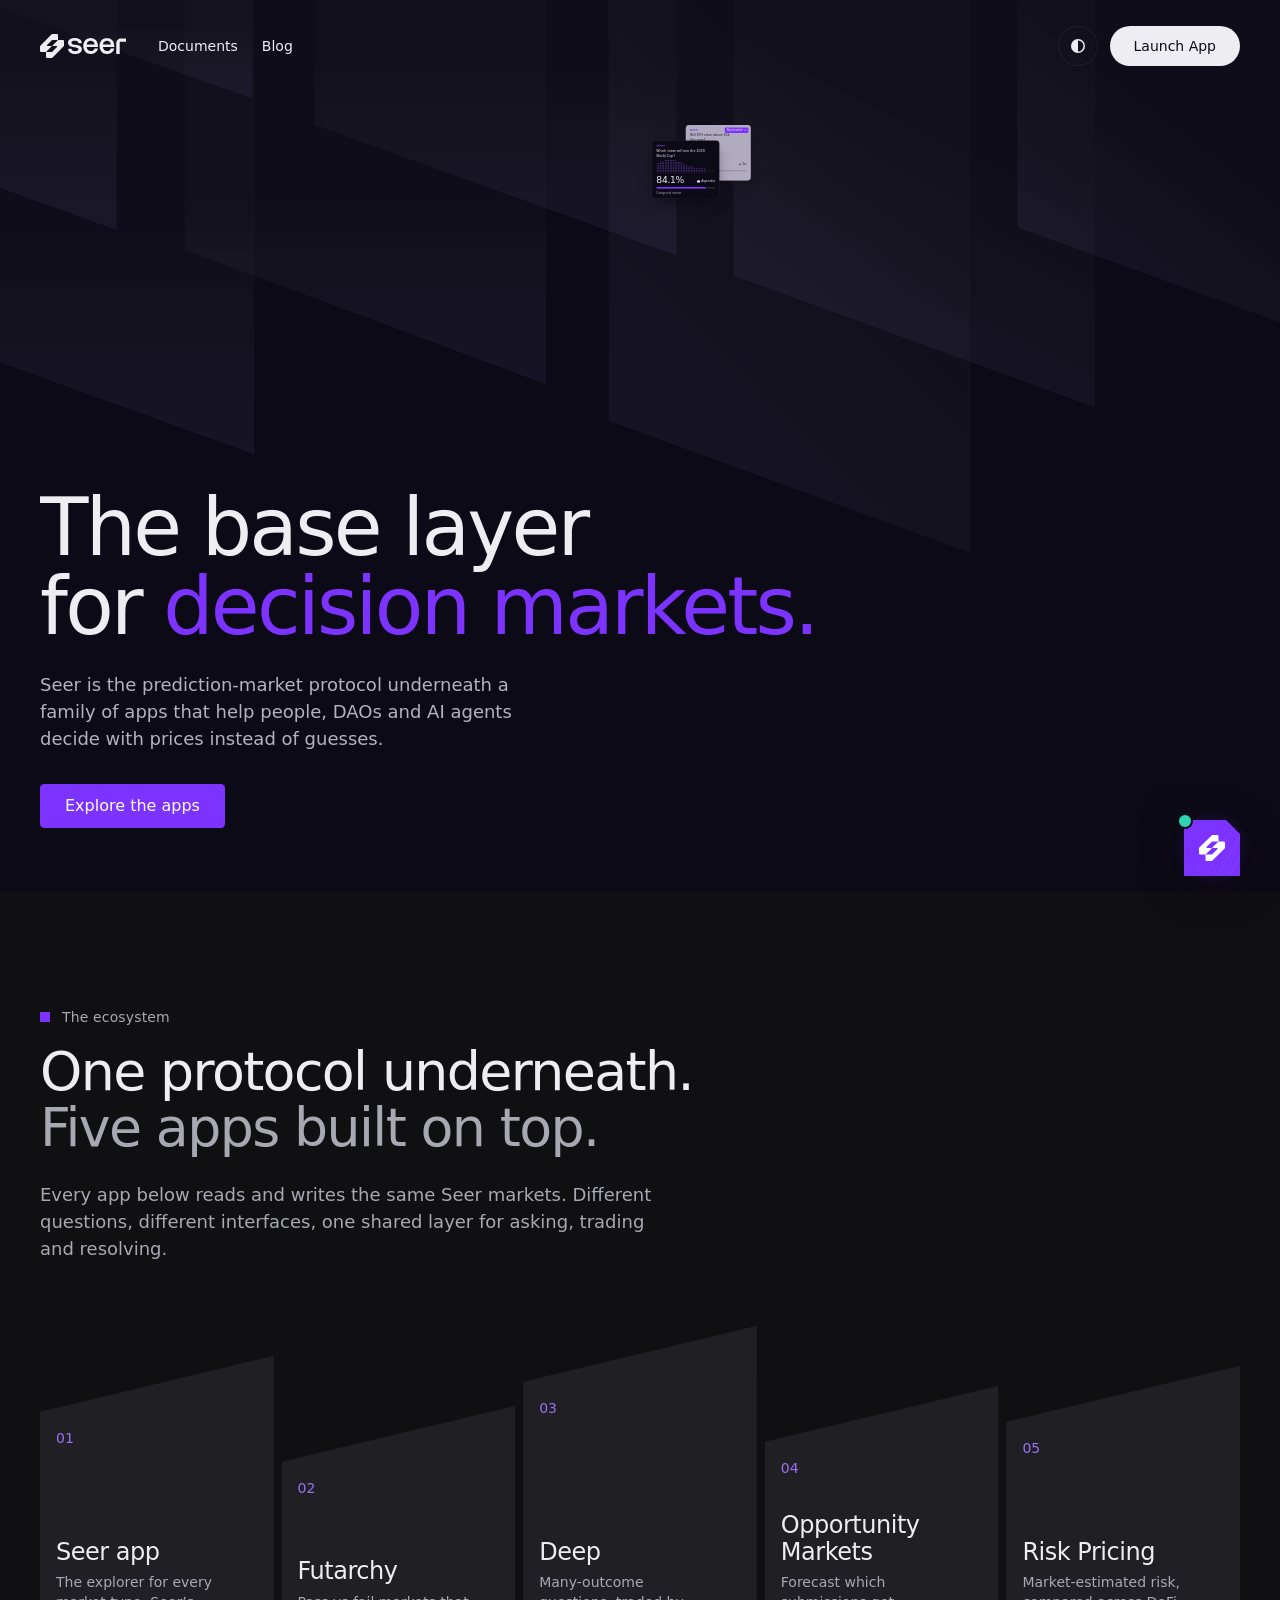
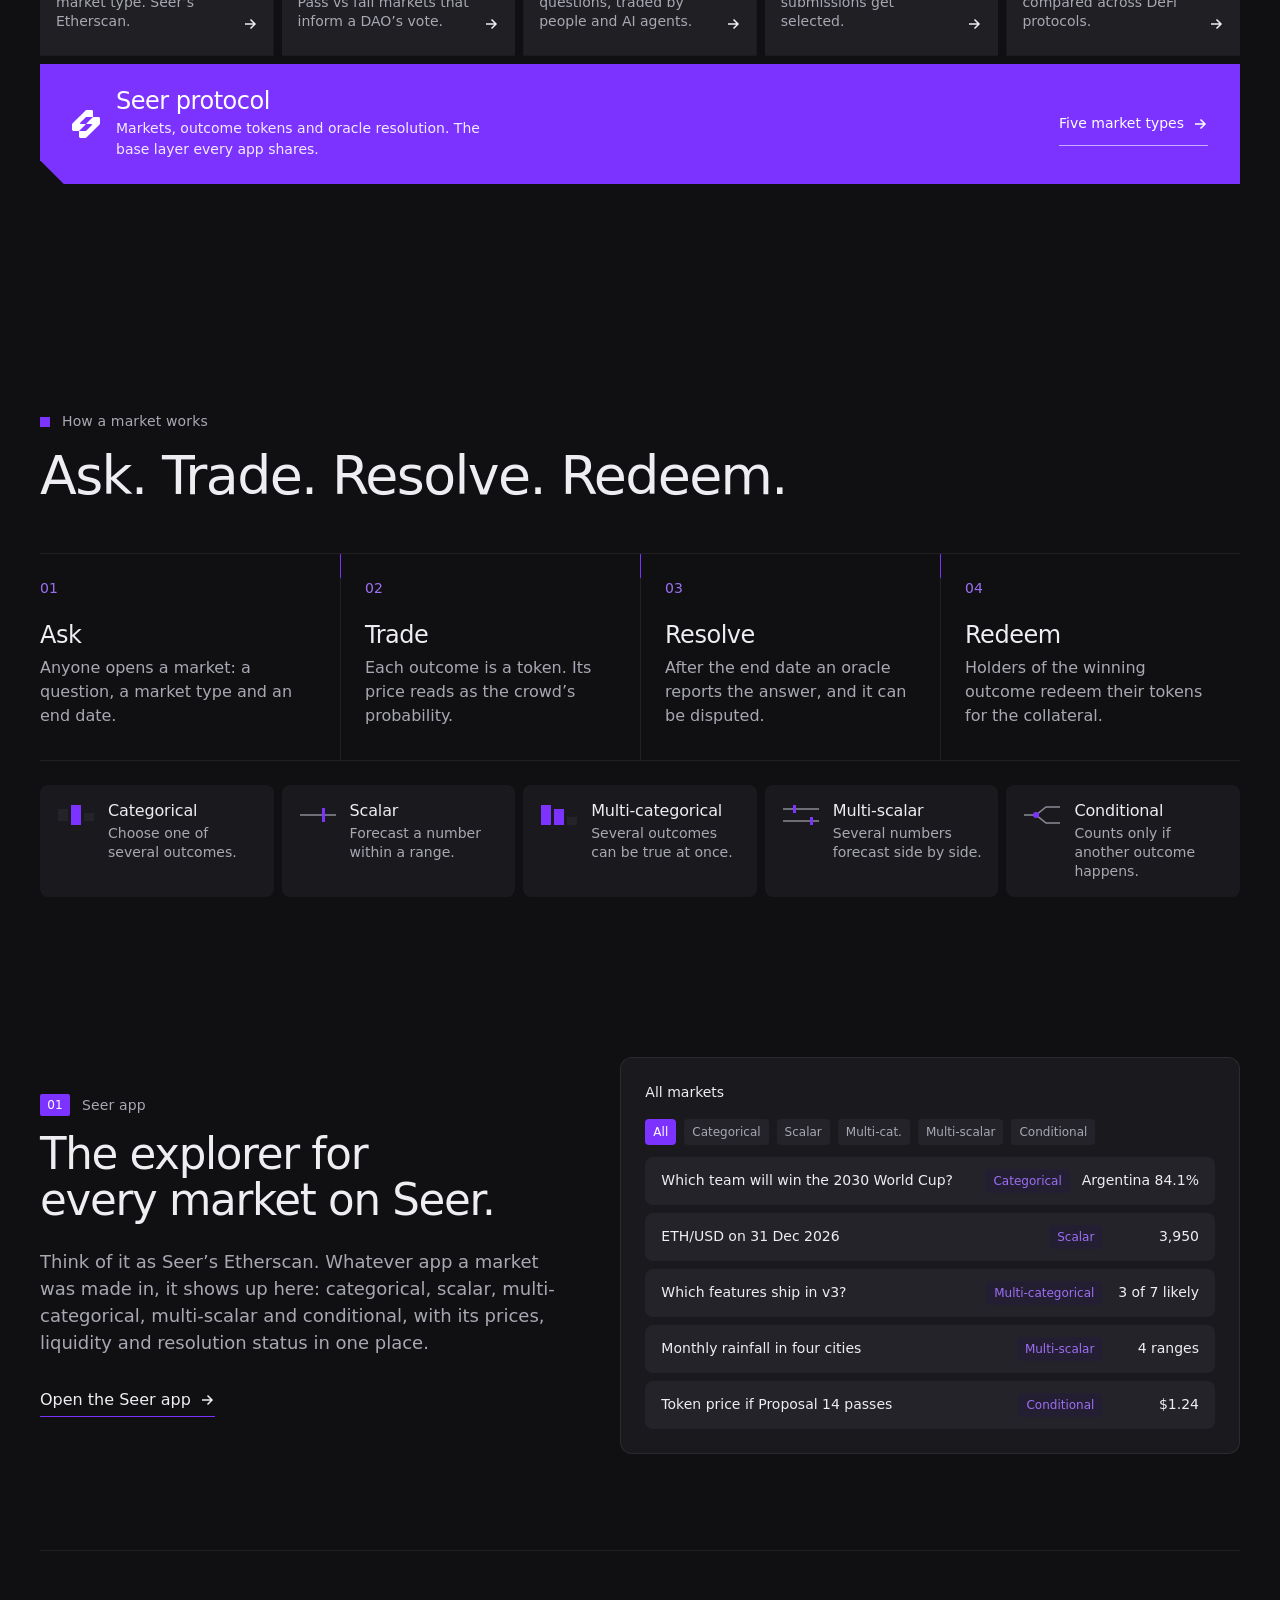
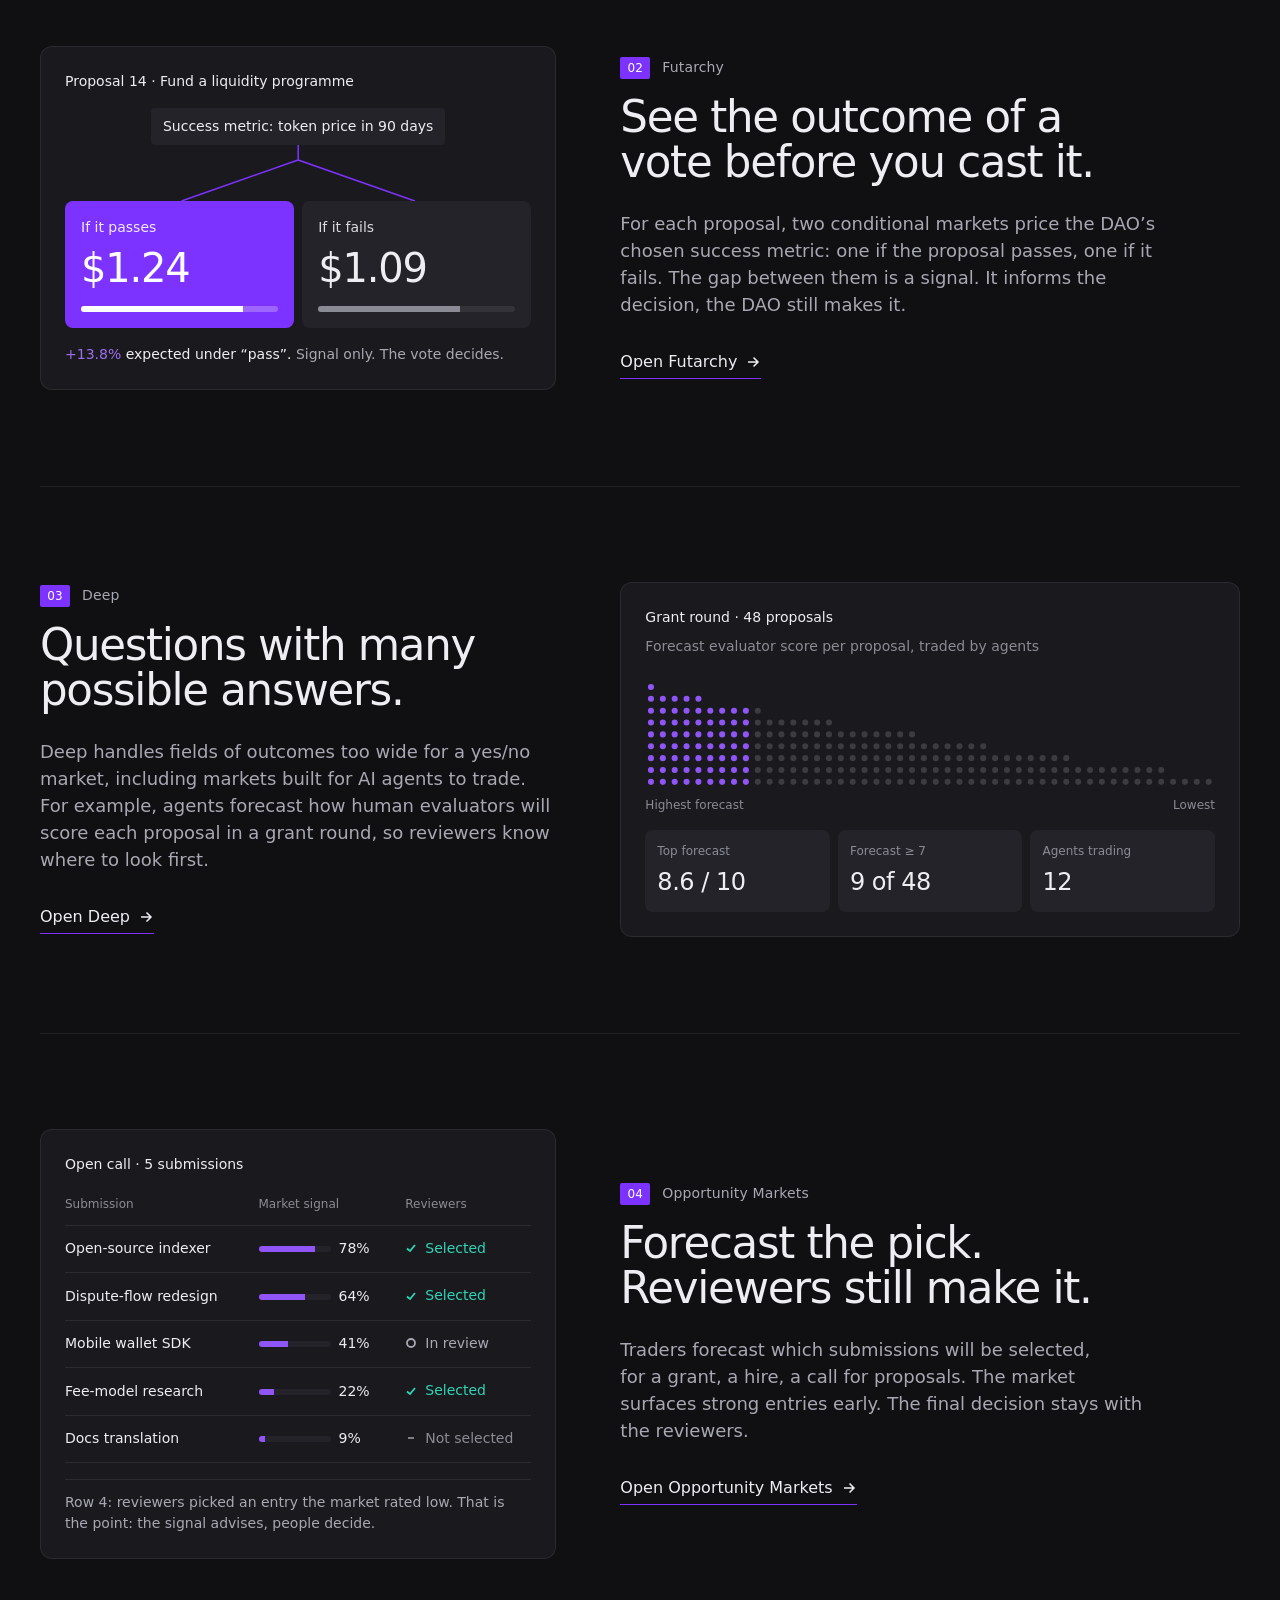
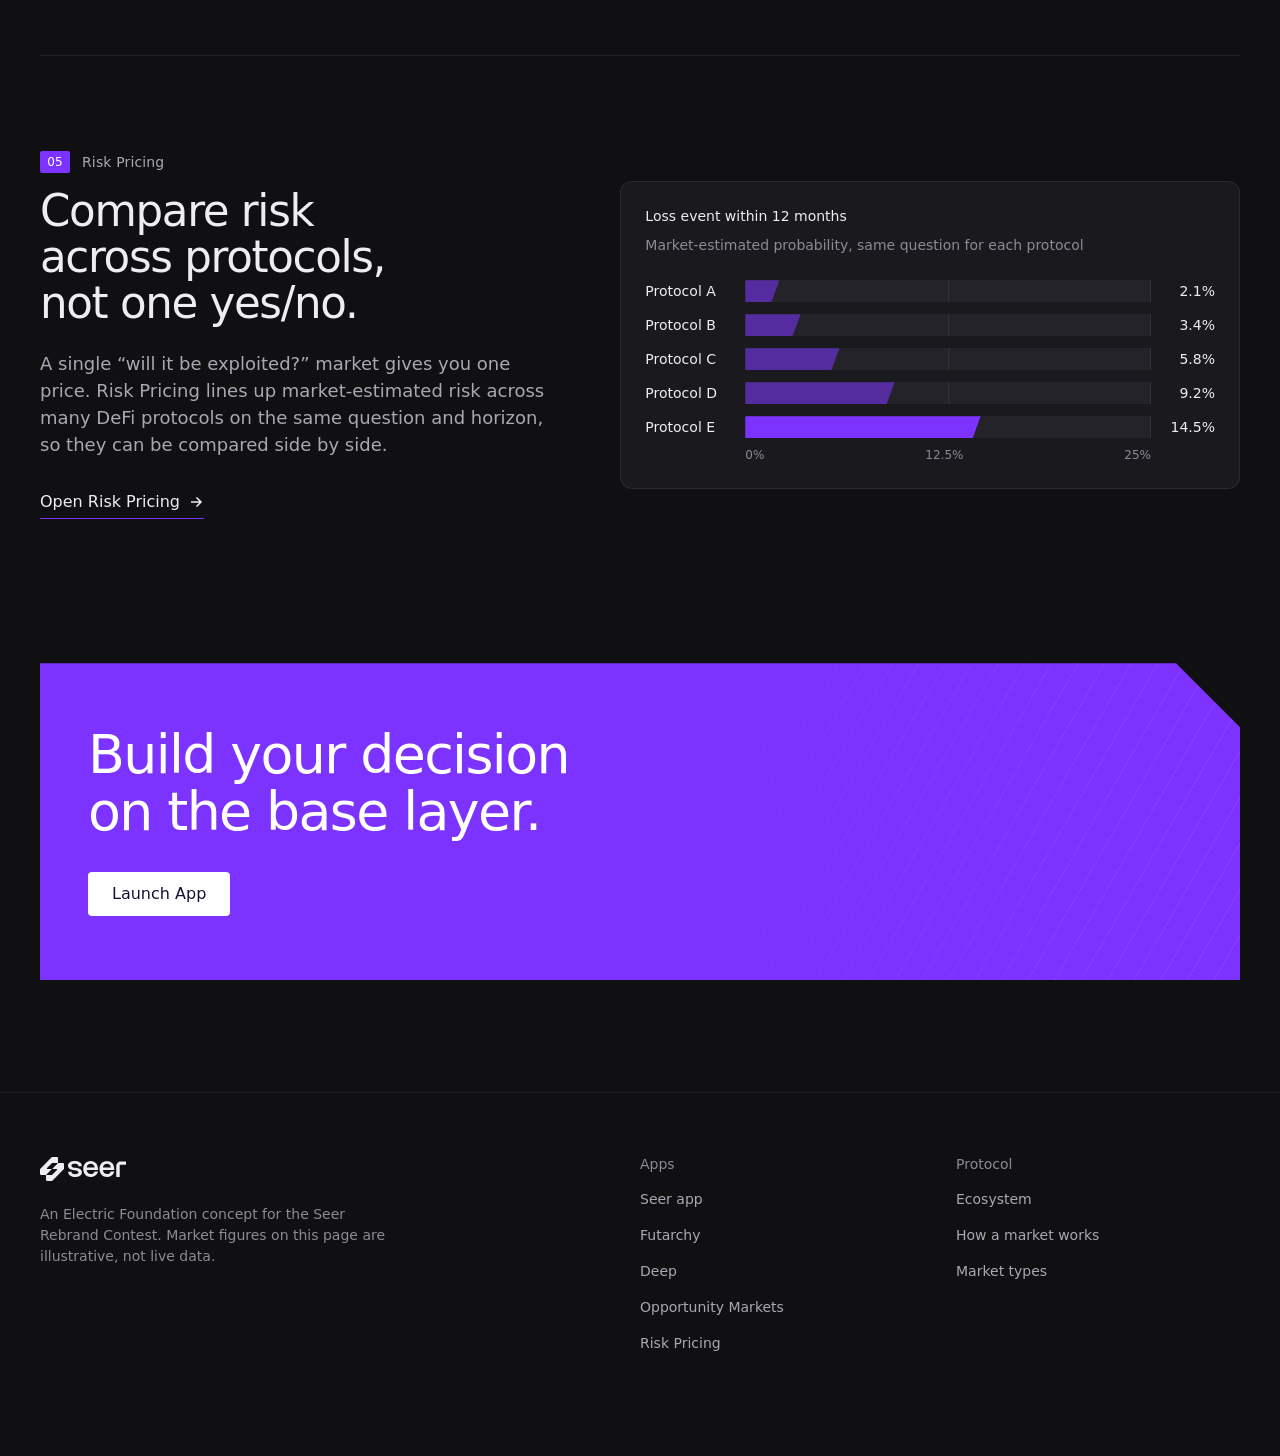
==== commit 0529d0f1: "feat: relative closing dates and British date order" ====
--- a/index.html
+++ b/index.html
@@ -81,10 +81,10 @@
 
     <div class="hero-cards">
       <div class="hc-stage">
-        <div class="hcard hc-ink is-front" data-key="wc" data-v="84.1" data-q="Which team will win the 2026 World Cup?" data-say="Argentina, 84.1%">
+        <div class="hcard hc-ink is-front" data-key="wc" data-v="84.1" data-q="Which team will win the 2030 World Cup?" data-say="Argentina, 84.1%">
           <div class="hc-body">
             <svg class="mlogo" width="40" height="11" aria-hidden="true" focusable="false"><use href="#logo"/></svg>
-            <p class="mq">Which team will win the 2026 World Cup?</p>
+            <p class="mq">Which team will win the 2030 World Cup?</p>
             <svg class="dots hc-dots" viewBox="0 0 324 72" aria-hidden="true" focusable="false"><g class="on" style="--i:0;--c:0"><circle cx="4.5" cy="67.5" r="2.3"/><circle cx="4.5" cy="58.5" r="2.3"/><circle cx="4.5" cy="49.5" r="2.3"/><circle cx="4.5" cy="40.5" r="2.3"/><circle cx="4.5" cy="31.5" r="2.3"/><circle cx="4.5" cy="22.5" r="2.3"/></g><g class="on" style="--i:1;--c:6"><circle cx="13.5" cy="67.5" r="2.3"/><circle cx="13.5" cy="58.5" r="2.3"/><circle cx="13.5" cy="49.5" r="2.3"/><circle cx="13.5" cy="40.5" r="2.3"/><circle cx="13.5" cy="31.5" r="2.3"/><circle cx="13.5" cy="22.5" r="2.3"/></g><g class="on" style="--i:2;--c:12"><circle cx="22.5" cy="67.5" r="2.3"/><circle cx="22.5" cy="58.5" r="2.3"/><circle cx="22.5" cy="49.5" r="2.3"/><circle cx="22.5" cy="40.5" r="2.3"/><circle cx="22.5" cy="31.5" r="2.3"/><circle cx="22.5" cy="22.5" r="2.3"/><circle cx="22.5" cy="13.5" r="2.3"/></g><g class="on" style="--i:3;--c:19"><circle cx="31.5" cy="67.5" r="2.3"/><circle cx="31.5" cy="58.5" r="2.3"/><circle cx="31.5" cy="49.5" r="2.3"/><circle cx="31.5" cy="40.5" r="2.3"/><circle cx="31.5" cy="31.5" r="2.3"/><circle cx="31.5" cy="22.5" r="2.3"/><circle cx="31.5" cy="13.5" r="2.3"/></g><g class="on" style="--i:4;--c:26"><circle cx="40.5" cy="67.5" r="2.3"/><circle cx="40.5" cy="58.5" r="2.3"/><circle cx="40.5" cy="49.5" r="2.3"/><circle cx="40.5" cy="40.5" r="2.3"/><circle cx="40.5" cy="31.5" r="2.3"/><circle cx="40.5" cy="22.5" r="2.3"/><circle cx="40.5" cy="13.5" r="2.3"/></g><g class="on" style="--i:5;--c:33"><circle cx="49.5" cy="67.5" r="2.3"/><circle cx="49.5" cy="58.5" r="2.3"/><circle cx="49.5" cy="49.5" r="2.3"/><circle cx="49.5" cy="40.5" r="2.3"/><circle cx="49.5" cy="31.5" r="2.3"/><circle cx="49.5" cy="22.5" r="2.3"/><circle cx="49.5" cy="13.5" r="2.3"/><circle cx="49.5" cy="4.5" r="2.3"/></g><g class="on" style="--i:6;--c:41"><circle cx="58.5" cy="67.5" r="2.3"/><circle cx="58.5" cy="58.5" r="2.3"/><circle cx="58.5" cy="49.5" r="2.3"/><circle cx="58.5" cy="40.5" r="2.3"/><circle cx="58.5" cy="31.5" r="2.3"/><circle cx="58.5" cy="22.5" r="2.3"/><circle cx="58.5" cy="13.5" r="2.3"/><circle cx="58.5" cy="4.5" r="2.3"/></g><g class="on" style="--i:7;--c:49"><circle cx="67.5" cy="67.5" r="2.3"/><circle cx="67.5" cy="58.5" r="2.3"/><circle cx="67.5" cy="49.5" r="2.3"/><circle cx="67.5" cy="40.5" r="2.3"/><circle cx="67.5" cy="31.5" r="2.3"/><circle cx="67.5" cy="22.5" r="2.3"/><circle cx="67.5" cy="13.5" r="2.3"/><circle cx="67.5" cy="4.5" r="2.3"/></g><g class="on" style="--i:8;--c:57"><circle cx="76.5" cy="67.5" r="2.3"/><circle cx="76.5" cy="58.5" r="2.3"/><circle cx="76.5" cy="49.5" r="2.3"/><circle cx="76.5" cy="40.5" r="2.3"/><circle cx="76.5" cy="31.5" r="2.3"/><circle cx="76.5" cy="22.5" r="2.3"/><circle cx="76.5" cy="13.5" r="2.3"/><circle cx="76.5" cy="4.5" r="2.3"/></g><g class="on" style="--i:9;--c:65"><circle cx="85.5" cy="67.5" r="2.3"/><circle cx="85.5" cy="58.5" r="2.3"/><circle cx="85.5" cy="49.5" r="2.3"/><circle cx="85.5" cy="40.5" r="2.3"/><circle cx="85.5" cy="31.5" r="2.3"/><circle cx="85.5" cy="22.5" r="2.3"/><circle cx="85.5" cy="13.5" r="2.3"/><circle cx="85.5" cy="4.5" r="2.3"/></g><g class="on" style="--i:10;--c:73"><circle cx="94.5" cy="67.5" r="2.3"/><circle cx="94.5" cy="58.5" r="2.3"/><circle cx="94.5" cy="49.5" r="2.3"/><circle cx="94.5" cy="40.5" r="2.3"/><circle cx="94.5" cy="31.5" r="2.3"/><circle cx="94.5" cy="22.5" r="2.3"/><circle cx="94.5" cy="13.5" r="2.3"/><circle cx="94.5" cy="4.5" r="2.3"/></g><g class="on" style="--i:11;--c:81"><circle cx="103.5" cy="67.5" r="2.3"/><circle cx="103.5" cy="58.5" r="2.3"/><circle cx="103.5" cy="49.5" r="2.3"/><circle cx="103.5" cy="40.5" r="2.3"/><circle cx="103.5" cy="31.5" r="2.3"/><circle cx="103.5" cy="22.5" r="2.3"/><circle cx="103.5" cy="13.5" r="2.3"/><circle cx="103.5" cy="4.5" r="2.3"/></g><g class="on" style="--i:12;--c:89"><circle cx="112.5" cy="67.5" r="2.3"/><circle cx="112.5" cy="58.5" r="2.3"/><circle cx="112.5" cy="49.5" r="2.3"/><circle cx="112.5" cy="40.5" r="2.3"/><circle cx="112.5" cy="31.5" r="2.3"/><circle cx="112.5" cy="22.5" r="2.3"/><circle cx="112.5" cy="13.5" r="2.3"/></g><g class="on" style="--i:13;--c:96"><circle cx="121.5" cy="67.5" r="2.3"/><circle cx="121.5" cy="58.5" r="2.3"/><circle cx="121.5" cy="49.5" r="2.3"/><circle cx="121.5" cy="40.5" r="2.3"/><circle cx="121.5" cy="31.5" r="2.3"/><circle cx="121.5" cy="22.5" r="2.3"/><circle cx="121.5" cy="13.5" r="2.3"/></g><g class="on" style="--i:14;--c:103"><circle cx="130.5" cy="67.5" r="2.3"/><circle cx="130.5" cy="58.5" r="2.3"/><circle cx="130.5" cy="49.5" r="2.3"/><circle cx="130.5" cy="40.5" r="2.3"/><circle cx="130.5" cy="31.5" r="2.3"/><circle cx="130.5" cy="22.5" r="2.3"/><circle cx="130.5" cy="13.5" r="2.3"/></g><g class="on" style="--i:15;--c:110"><circle cx="139.5" cy="67.5" r="2.3"/><circle cx="139.5" cy="58.5" r="2.3"/><circle cx="139.5" cy="49.5" r="2.3"/><circle cx="139.5" cy="40.5" r="2.3"/><circle cx="139.5" cy="31.5" r="2.3"/><circle cx="139.5" cy="22.5" r="2.3"/></g><g class="on" style="--i:16;--c:116"><circle cx="148.5" cy="67.5" r="2.3"/><circle cx="148.5" cy="58.5" r="2.3"/><circle cx="148.5" cy="49.5" r="2.3"/><circle cx="148.5" cy="40.5" r="2.3"/><circle cx="148.5" cy="31.5" r="2.3"/><circle cx="148.5" cy="22.5" r="2.3"/></g><g class="on" style="--i:17;--c:122"><circle cx="157.5" cy="67.5" r="2.3"/><circle cx="157.5" cy="58.5" r="2.3"/><circle cx="157.5" cy="49.5" r="2.3"/><circle cx="157.5" cy="40.5" r="2.3"/><circle cx="157.5" cy="31.5" r="2.3"/></g><g class="on" style="--i:18;--c:127"><circle cx="166.5" cy="67.5" r="2.3"/><circle cx="166.5" cy="58.5" r="2.3"/><circle cx="166.5" cy="49.5" r="2.3"/><circle cx="166.5" cy="40.5" r="2.3"/><circle cx="166.5" cy="31.5" r="2.3"/></g><g class="on" style="--i:19;--c:132"><circle cx="175.5" cy="67.5" r="2.3"/><circle cx="175.5" cy="58.5" r="2.3"/><circle cx="175.5" cy="49.5" r="2.3"/><circle cx="175.5" cy="40.5" r="2.3"/></g><g class="on" style="--i:20;--c:136"><circle cx="184.5" cy="67.5" r="2.3"/><circle cx="184.5" cy="58.5" r="2.3"/><circle cx="184.5" cy="49.5" r="2.3"/><circle cx="184.5" cy="40.5" r="2.3"/></g><g class="on" style="--i:21;--c:140"><circle cx="193.5" cy="67.5" r="2.3"/><circle cx="193.5" cy="58.5" r="2.3"/><circle cx="193.5" cy="49.5" r="2.3"/><circle cx="193.5" cy="40.5" r="2.3"/></g><g class="on" style="--i:22;--c:144"><circle cx="202.5" cy="67.5" r="2.3"/><circle cx="202.5" cy="58.5" r="2.3"/><circle cx="202.5" cy="49.5" r="2.3"/><circle cx="202.5" cy="40.5" r="2.3"/></g><g class="on" style="--i:23;--c:148"><circle cx="211.5" cy="67.5" r="2.3"/><circle cx="211.5" cy="58.5" r="2.3"/><circle cx="211.5" cy="49.5" r="2.3"/></g><g class="on" style="--i:24;--c:151"><circle cx="220.5" cy="67.5" r="2.3"/><circle cx="220.5" cy="58.5" r="2.3"/><circle cx="220.5" cy="49.5" r="2.3"/></g><g class="on" style="--i:25;--c:154"><circle cx="229.5" cy="67.5" r="2.3"/><circle cx="229.5" cy="58.5" r="2.3"/><circle cx="229.5" cy="49.5" r="2.3"/></g><g class="on" style="--i:26;--c:157"><circle cx="238.5" cy="67.5" r="2.3"/><circle cx="238.5" cy="58.5" r="2.3"/><circle cx="238.5" cy="49.5" r="2.3"/></g><g class="on" style="--i:27;--c:160"><circle cx="247.5" cy="67.5" r="2.3"/><circle cx="247.5" cy="58.5" r="2.3"/><circle cx="247.5" cy="49.5" r="2.3"/></g><g class="on" style="--i:28;--c:163"><circle cx="256.5" cy="67.5" r="2.3"/><circle cx="256.5" cy="58.5" r="2.3"/><circle cx="256.5" cy="49.5" r="2.3"/></g><g class="on" style="--i:29;--c:166"><circle cx="265.5" cy="67.5" r="2.3"/><circle cx="265.5" cy="58.5" r="2.3"/><circle cx="265.5" cy="49.5" r="2.3"/></g><g class="off" style="--i:30;--c:169"><circle cx="274.5" cy="67.5" r="2.3"/><circle cx="274.5" cy="58.5" r="2.3"/><circle cx="274.5" cy="49.5" r="2.3"/></g><g class="off" style="--i:31;--c:172"><circle cx="283.5" cy="67.5" r="2.3"/><circle cx="283.5" cy="58.5" r="2.3"/></g><g class="off" style="--i:32;--c:174"><circle cx="292.5" cy="67.5" r="2.3"/><circle cx="292.5" cy="58.5" r="2.3"/></g><g class="off" style="--i:33;--c:176"><circle cx="301.5" cy="67.5" r="2.3"/><circle cx="301.5" cy="58.5" r="2.3"/></g><g class="off" style="--i:34;--c:178"><circle cx="310.5" cy="67.5" r="2.3"/><circle cx="310.5" cy="58.5" r="2.3"/></g><g class="off" style="--i:35;--c:180"><circle cx="319.5" cy="67.5" r="2.3"/><circle cx="319.5" cy="58.5" r="2.3"/></g></svg>
             <div class="mfoot"><span class="mpct num" aria-hidden="true">84.1%</span><span class="sr">84.1%</span><span class="chip-c"><svg width="14" height="14" aria-hidden="true" focusable="false"><use href="#flag-ar"/></svg>Argentina</span></div>
             <div class="mbar" aria-hidden="true"><i style="--v:.841"></i></div>
@@ -198,7 +198,7 @@
         <figcaption class="viz-cap"><span>All markets</span></figcaption>
         <div class="filters" aria-hidden="true"><span class="on">All</span><span>Categorical</span><span>Scalar</span><span>Multi-cat.</span><span>Multi-scalar</span><span>Conditional</span></div>
         <ul class="xlist">
-          <li class="row"><span class="xq">Which team will win the 2026 World Cup?</span><span class="xt">Categorical</span><span class="xv num">Argentina 84.1%</span></li>
+          <li class="row"><span class="xq">Which team will win the 2030 World Cup?</span><span class="xt">Categorical</span><span class="xv num">Argentina 84.1%</span></li>
           <li class="row"><span class="xq">ETH/USD on 31 Dec 2026</span><span class="xt">Scalar</span><span class="xv num">3,950</span></li>
           <li class="row"><span class="xq">Which features ship in v3?</span><span class="xt">Multi-categorical</span><span class="xv num">3 of 7 likely</span></li>
           <li class="row"><span class="xq">Monthly rainfall in four cities</span><span class="xt">Multi-scalar</span><span class="xv num">4 ranges</span></li>
--- a/css/home.css
+++ b/css/home.css
@@ -245,6 +245,7 @@
 .board thead th{font-size:12px;color:var(--muted);padding-top:4px}
 .board tbody th{font-weight:500}
 .board td:nth-child(2){white-space:nowrap}
+@media (max-width:340px){.board th,.board td{padding-inline:var(--s-1)}.board td:nth-child(2),.board td:nth-child(3),.board td:nth-child(3) *{white-space:normal}}/* the narrowest folded screens: tighter cells and wrapping keep the table inside its card */
 .board tr > :first-child{padding-left:0}.board tr > :last-child{padding-right:0}
 .sig{display:inline-block;vertical-align:middle;width:72px;height:6px;background:var(--row);border-radius:99px;overflow:hidden;margin-right:var(--s-2)}
 .sig i{display:block;height:100%;background:var(--dot)}
--- a/css/motion.css
+++ b/css/motion.css
@@ -308,19 +308,19 @@
 
 /* keyboard focus: the ring grows out from the edge; a follower ring glides from the last focused control */
 @media (prefers-reduced-motion:no-preference){
-  :where(a,button,input,select,textarea,summary,[tabindex]):focus-visible{animation:m-focus var(--dur-3) var(--spring-snappy)}
+  :where(a,button,input,select,textarea,summary,[tabindex]):focus-visible,select:focus{animation:m-focus var(--dur-3) var(--spring-snappy)}
 }
 .m-fring{position:fixed;left:0;top:0;width:0;height:0;z-index:70;pointer-events:none;border:2px solid var(--violet-text);border-radius:6px;opacity:0;box-sizing:border-box}
 /* inputs: the border warms on focus, the label follows, the placeholder steps back */
 .field{transition:background-color var(--dur-2) var(--ease-standard),color var(--dur-2) var(--ease-standard),border-color var(--dur-2) var(--ease-standard),box-shadow var(--dur-2) var(--ease-standard),background-position var(--dur-2) var(--ease-standard)}
-.field:focus-visible{border-color:color-mix(in srgb,var(--violet) 55%,var(--line))}
+.field:focus-visible,select.field:focus{border-color:color-mix(in srgb,var(--violet) 55%,var(--line))}
 .field::placeholder{transition:opacity var(--dur-2) var(--ease-standard)}
 .field:focus::placeholder{opacity:.55}
 .field-grp label,.ticket label,.sortbar label{transition:color var(--dur-2) var(--ease-standard)}
 .field-grp:focus-within label{color:var(--violet-text)}
 /* selects: the chevron dips while the control is engaged (unwrapped fallback: the background image) */
 @media (hover:hover){select.field:hover{background-position:right 16px top calc(50% + 2px)}}
-select.field:focus-visible,select.field:active{background-position:right 16px top calc(50% + 2px)}
+select.field:focus,select.field:focus-visible,select.field:active{background-position:right 16px top calc(50% + 2px)}
 /* wrapped selects (js/motion.js): the chevron turns over on a snappy spring while the menu is open (a small settle at
    the end) and turns back when it closes. :open where the browser has it, .m-open from the runtime elsewhere.
    The hover dip is 1px, on its own translate, and drops out while open so the turn stays centred. */
@@ -471,3 +471,7 @@
   main{transform:none!important}
   .m-cross{opacity:1}
 }
+
+/* A sheet that is leaving is moved into its own layer so it can animate out, and moving a node restarts its CSS animations (a step's
+   entrance, a chat message's rise). Nothing inside the leaving layer may replay: only the exit itself, which runs through the Web Animations API. */
+.m-ghost, .m-ghost *, .m-ghost *::before, .m-ghost *::after{animation:none!important}
--- a/css/assistant.css
+++ b/css/assistant.css
@@ -92,7 +92,7 @@
   border-radius:999px;font:inherit;font-size:var(--fs-body);line-height:var(--lh-snug);cursor:pointer;text-align:left}
 @media (hover:hover){.as-sheet .chip:hover{border-color:var(--violet);color:var(--text)}}
 .as-sheet .chip[aria-disabled=true]{opacity:.55;cursor:default}
-.as-sheet :where(a,button,input,select,summary,[tabindex]):focus-visible{outline:2px solid var(--violet-text);outline-offset:2px}
+.as-sheet :where(a,button,input,select,summary,[tabindex]):focus-visible,.as-sheet select:focus{outline:2px solid var(--violet-text);outline-offset:2px}
 .as-sheet .as-log:focus-visible{outline-offset:-2px}
 /* every target in the panel has a 44px hit area, without making the small ones look oversized */
 .as-sheet .seg button::after,.as-sheet .chip::after,.as-sheet .btn::after{content:"";position:absolute;left:0;right:0;top:50%;height:var(--tap);min-height:100%;transform:translateY(-50%)}
@@ -129,7 +129,7 @@
 @keyframes as-in{from{opacity:0;translate:0 6px}}
 .as-sugg{display:flex;flex-wrap:wrap;gap:var(--s-2)}
 .as-ask > .as-sugg{padding:0 var(--s-4) var(--s-3)}
-.as-compose{display:flex;gap:var(--s-2);align-items:center;padding:var(--s-3) var(--s-4) calc(var(--s-3) + env(safe-area-inset-bottom));border-top:1px solid var(--line);background:var(--bg)}
+.as-compose{display:flex;gap:var(--s-2);align-items:center;padding:var(--s-3) var(--s-4) calc(var(--s-4) + env(safe-area-inset-bottom));border-top:1px solid var(--line);background:var(--bg)}
 .as-compose .as-q{flex:1 1 auto;width:100%}
 .as-sheet .btn.as-send{flex:none;width:var(--ctl);height:var(--ctl);padding:0;background:var(--violet);border-radius:0;clip-path:polygon(0 0,calc(100% - 10px) 0,100% 10px,100% 100%,0 100%)}
 .as-send svg{width:18px;height:18px}
@@ -197,3 +197,9 @@
   .as-track{border:1px solid ButtonText}.as-switch[aria-checked=true] .as-track{background:Highlight}
   .as-bot,.as-me{border:1px solid CanvasText}
 }
+/* streamed replies: every word is in place from the start and fades in on its own delay (opacity and a touch of blur only, no reflow) */
+.as-w{opacity:0;animation:as-w 240ms var(--ease-decel,cubic-bezier(.05,.7,.1,1)) both}
+@keyframes as-w{from{opacity:0;filter:blur(3px)}to{opacity:1;filter:none}}
+@media (prefers-reduced-motion:reduce){.as-w{animation:none;opacity:1}}
+.as-sugg.as-hold{visibility:hidden;pointer-events:none}
+@media (prefers-reduced-motion:no-preference){.as-ask > .as-sugg[data-key=follow]:not(.as-hold){animation:as-in var(--spring-settle-t,.33s) var(--spring-settle,ease) both}}
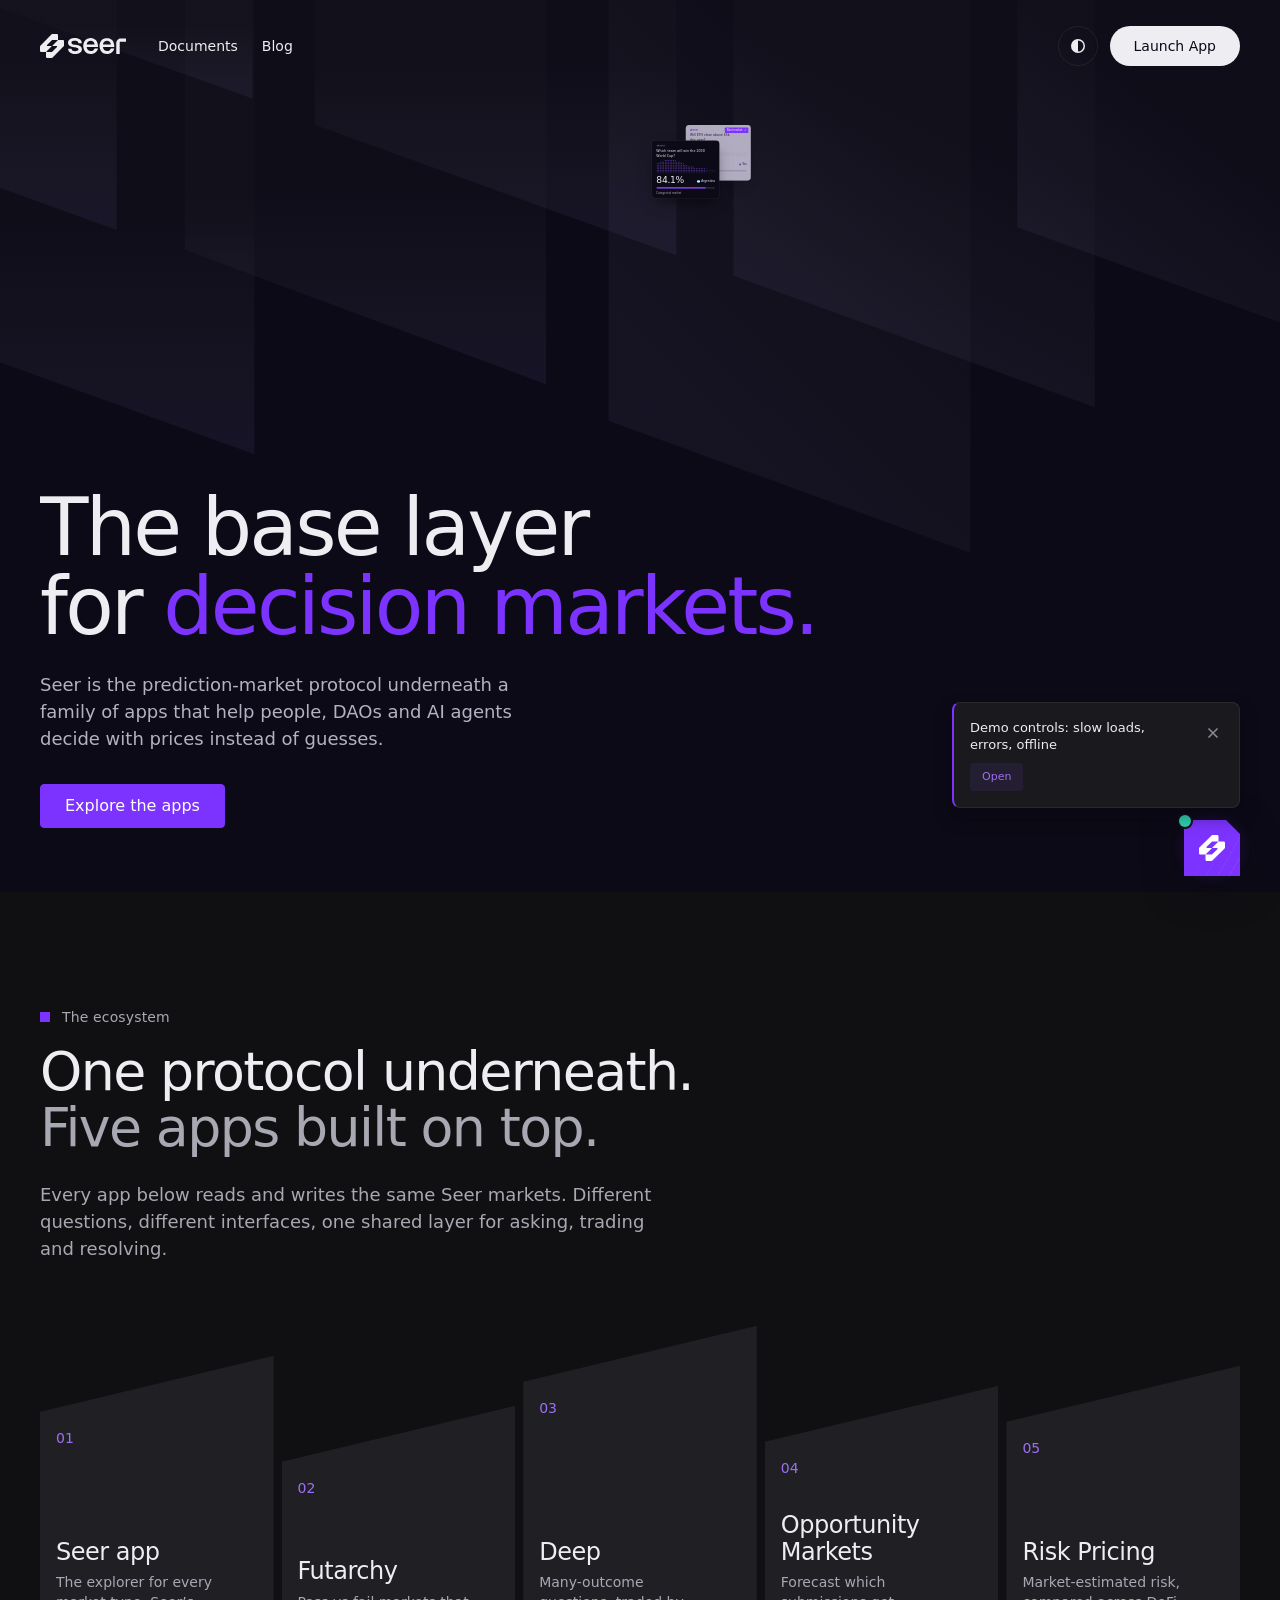
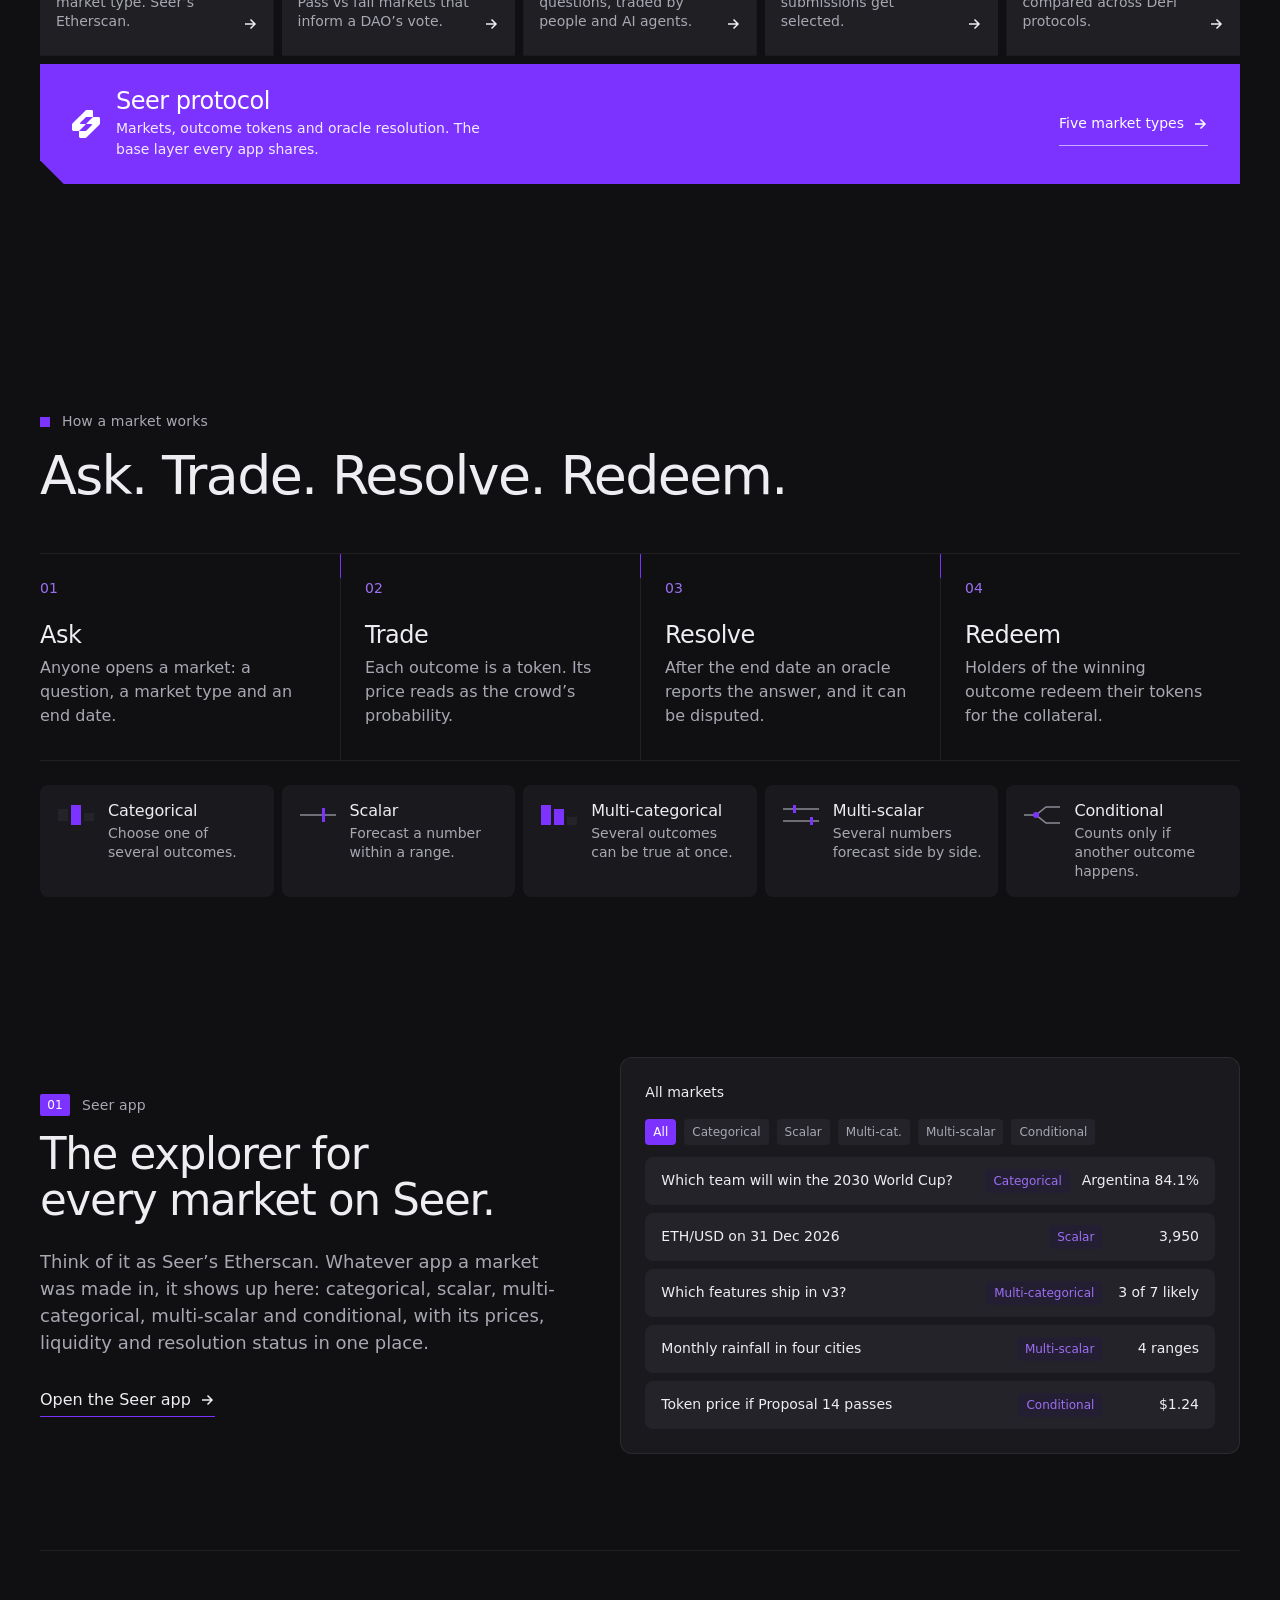
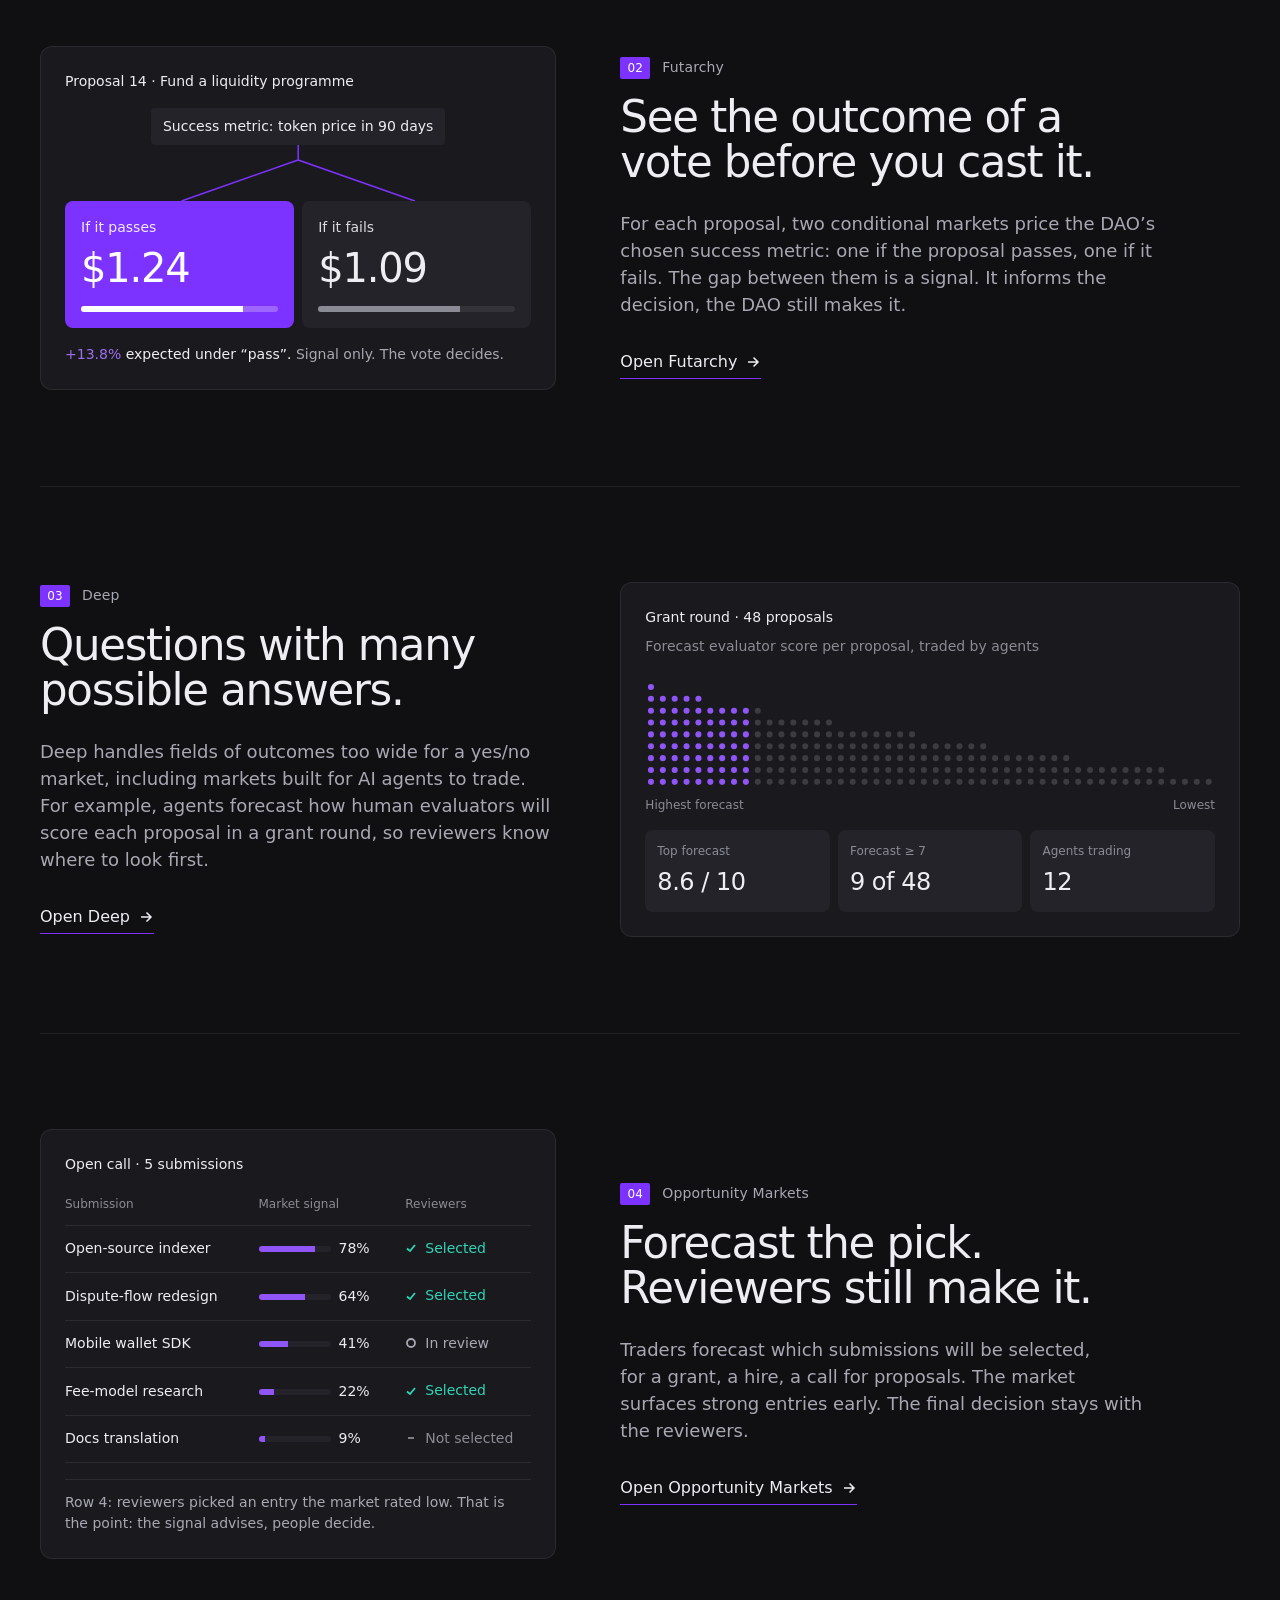
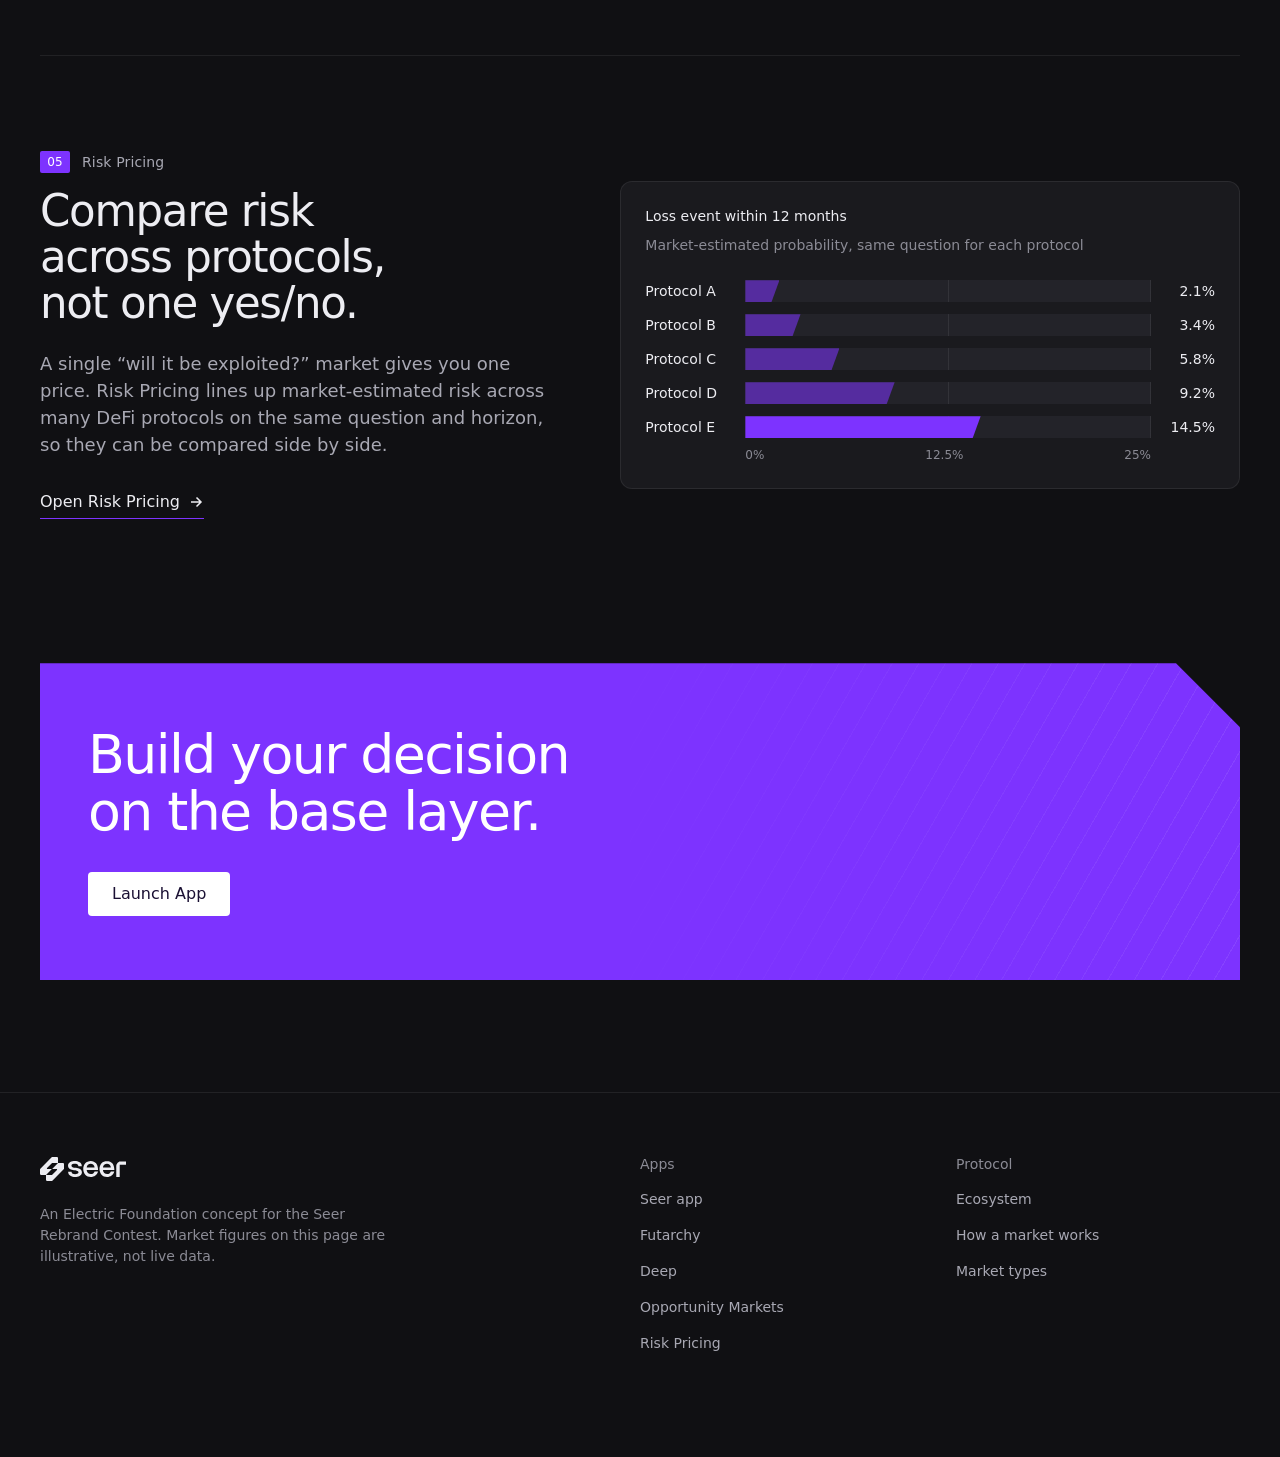
==== commit 16588312: "feat: landing entrance replays on reload, light sweep across the slabs replaces the breathe" ====
--- a/index.html
+++ b/index.html
@@ -7,7 +7,7 @@
 <link rel="icon" type="image/svg+xml" href="assets/favicon.svg">
 <meta name="description" content="Seer is the prediction-market protocol underneath an ecosystem of decision apps: the Seer explorer, Futarchy, Deep, Opportunity Markets and Risk Pricing.">
 <meta name="color-scheme" content="dark light">
-<script>try{var t=localStorage.getItem('seer-theme');if(t==='light'||t==='dark')document.documentElement.dataset.theme=t}catch(e){}try{if(sessionStorage.getItem('seer-hero'))document.documentElement.classList.add('m-hero-seen')}catch(e){}document.documentElement.classList.add('hc-js')</script>
+<script>try{var t=localStorage.getItem('seer-theme');if(t==='light'||t==='dark')document.documentElement.dataset.theme=t}catch(e){}try{var n=performance.getEntriesByType&&performance.getEntriesByType('navigation')[0],rl=n?n.type==='reload':!!(performance.navigation&&performance.navigation.type===1);if(sessionStorage.getItem('seer-hero')&&!rl)document.documentElement.classList.add('m-hero-seen')}catch(e){}document.documentElement.classList.add('hc-js')</script>
 <link rel="stylesheet" href="css/tokens.css">
 <link rel="stylesheet" href="css/components.css">
 <link rel="stylesheet" href="css/home.css">
@@ -39,17 +39,20 @@
       <linearGradient id="s2" x1="1062" y1="-1.6" x2="566" y2="507.5" gradientUnits="userSpaceOnUse"><stop offset=".25" class="s-lo"/><stop offset="1" class="s-hi"/></linearGradient>
       <linearGradient id="s3" x1="1285" y1="115" x2="1130" y2="318" gradientUnits="userSpaceOnUse"><stop class="s-lo"/><stop offset="1" class="s-hi"/></linearGradient>
       <linearGradient id="s4" x1="1017.5" y1="0" x2="822" y2="385" gradientUnits="userSpaceOnUse"><stop offset=".25" class="s-lo"/><stop offset="1" class="s-hi"/></linearGradient>
+      <clipPath id="slclip"><use href="#sl0"/><use href="#sl1"/><use href="#sl2"/><use href="#sl3"/><use href="#sl4"/><use href="#sl5"/><use href="#sl6"/><use href="#sl7"/></clipPath>
+      <linearGradient id="ssw" x1="0" y1="0" x2="1" y2="0"><stop class="s-sw" stop-opacity="0"/><stop offset=".5" class="s-sw"/><stop offset="1" class="s-sw" stop-opacity="0"/></linearGradient>
     </defs>
     <g class="slab-set">
-      <path d="M301.5 493L0 384V0H301.5V493Z" fill="url(#s0)"/>
-      <path d="M152 249.5L0 194.5V0H152V249.5Z" fill="url(#s1)"/>
-      <path d="M226 271V0H618V417L226 271Z" fill="url(#s0)"/>
-      <path d="M299.5 0V107L0 0H299.5Z" fill="url(#s1)"/>
-      <path d="M367 135.5V0H759.5V277L367 135.5Z" fill="url(#s1)"/>
-      <path d="M686 456.5V0H1078.5V600L686 456.5Z" fill="url(#s2)"/>
-      <path d="M1129.5 246.5V0H1440V359L1129.5 246.5Z" fill="url(#s3)"/>
-      <path d="M821.5 299V0H1213.5V442L821.5 299Z" fill="url(#s4)"/>
+      <path id="sl0" d="M301.5 493L0 384V0H301.5V493Z" fill="url(#s0)"/>
+      <path id="sl1" d="M152 249.5L0 194.5V0H152V249.5Z" fill="url(#s1)"/>
+      <path id="sl2" d="M226 271V0H618V417L226 271Z" fill="url(#s0)"/>
+      <path id="sl3" d="M299.5 0V107L0 0H299.5Z" fill="url(#s1)"/>
+      <path id="sl4" d="M367 135.5V0H759.5V277L367 135.5Z" fill="url(#s1)"/>
+      <path id="sl5" d="M686 456.5V0H1078.5V600L686 456.5Z" fill="url(#s2)"/>
+      <path id="sl6" d="M1129.5 246.5V0H1440V359L1129.5 246.5Z" fill="url(#s3)"/>
+      <path id="sl7" d="M821.5 299V0H1213.5V442L821.5 299Z" fill="url(#s4)"/>
     </g>
+    <g clip-path="url(#slclip)"><rect class="slab-sweep" x="0" y="-700" width="360" height="2000" fill="url(#ssw)"/></g>
   </svg>
 
   <nav class="topnav wrap" aria-label="Primary">
--- a/css/components.css
+++ b/css/components.css
@@ -14,3 +14,7 @@
 nav.shell{display:flex;align-items:center;gap:24px;padding:20px 40px}
 nav.shell a{color:var(--text-2);text-decoration:none}nav.shell a[aria-current]{color:var(--text)}
 @media(max-width:640px){nav.shell{padding:16px;flex-wrap:wrap;gap:12px}}
+/* a chart key: line style swatches with their names */
+.legend{display:flex;gap:var(--s-4);flex-wrap:wrap;margin:var(--s-3) 0 var(--s-2)}
+.legend span{display:flex;align-items:center;gap:var(--s-2);font-size:var(--fs-meta);color:var(--text-2);min-width:0;overflow-wrap:anywhere}
+.sw{width:24px;height:0;border-top:3px solid}
--- a/css/home.css
+++ b/css/home.css
@@ -8,7 +8,7 @@
   --dot-dim-ink:#3A3350; --dot-dim-paper:#CFC6E8;   /* kit dim dots for the hero cards: dark card, light card */
   --muted-paper:#44444e;            /* meta on the light card: stays above 4.5:1 even under the veil */
   --hero-bg:var(--ink);
-  --slab-lo:rgba(255,255,255,.012); --slab-hi:rgba(160,140,255,.075);
+  --slab-lo:rgba(255,255,255,.012); --slab-hi:rgba(160,140,255,.075); --slab-sweep:rgba(160,140,255,.06);
   --paper:color-mix(in srgb,var(--violet) 12%,#fff); --paper-text:#2b2640;
   --wrap:1280px;
   --sec:clamp(64px,9vw,128px);      /* section spacing: 64 on phones up to 128 on desktop */
@@ -16,7 +16,7 @@
 }
 :root[data-theme=light]{
   --hero-bg:color-mix(in srgb,var(--violet) 9%,#f1f1f8);
-  --slab-lo:rgba(255,255,255,.12); --slab-hi:rgba(255,255,255,.85);
+  --slab-lo:rgba(255,255,255,.12); --slab-hi:rgba(255,255,255,.85); --slab-sweep:color-mix(in srgb,var(--violet) 13%,transparent);
   --paper:#fff; --dot-off:rgba(23,23,28,.14);
 }
 
@@ -40,7 +40,8 @@
   min-height:min(100svh,860px);display:flex;flex-direction:column}
 :root:not([data-theme=light]) .hero{--text:#ededf2}
 .slabs{position:absolute;left:0;top:0;width:100%;height:auto;aspect-ratio:1440/600;min-height:62%;z-index:-1}
-.s-lo{stop-color:var(--slab-lo)}.s-hi{stop-color:var(--slab-hi)}
+.s-lo{stop-color:var(--slab-lo)}.s-hi{stop-color:var(--slab-hi)}.s-sw{stop-color:var(--slab-sweep)}
+.slab-sweep{opacity:0}
 
 .topnav{display:flex;align-items:center;gap:32px;padding-block:calc(24px + env(safe-area-inset-top,0px)) 24px;width:100%}
 /* short landscape phones: a slimmer nav, so the pinned bar holds less of the screen (56px once condensed) */
--- a/css/motion.css
+++ b/css/motion.css
@@ -5,7 +5,8 @@
    Everything here is enhancement: content is visible without it, and every JS-driven state degrades to the
    final state. Only transform, opacity, clip-path and mask are animated, with these deliberate exceptions:
    colour cross-fades on state changes, the sliding indicator's width (a childless absolute box), the
-   row-hover sweep (background-size), value-change washes (background-color), and the focus-ring follower. */
+   row-hover sweep (background-size), value-change washes (background-color), the focus-ring follower, and
+   stroke-dashoffset on the solid lines of the page-head glyph. */
 
 /* =================================================================================================
    TOKENS
@@ -180,7 +181,9 @@
 @keyframes m-wash2{from{background-color:var(--violet-soft);box-shadow:0 0 0 3px var(--violet-soft)}to{background-color:transparent;box-shadow:0 0 0 3px transparent}}
 @keyframes m-pulse{0%,100%{opacity:1;transform:scale(1)}50%{opacity:.4;transform:scale(.75)}}
 @keyframes m-glow{0%,100%{opacity:1}50%{opacity:.78}}
-@keyframes m-breathe{0%,100%{opacity:1}50%{opacity:.84}}
+/* one light sweep across the slabs every 14s: 1.2s along the cut angle (about 20deg), then rest */
+@keyframes m-sweep{0%{opacity:0;transform:translate(-360px,-132px);animation-timing-function:var(--ease-standard)}
+  2.5%{opacity:1}6%{opacity:1}8.6%,100%{opacity:0;transform:translate(1440px,528px)}}
 @keyframes m-idle{0%,100%{rotate:1 .6 0 0deg}38%{rotate:1 .5 0 1.1deg}70%{rotate:.4 1 0 -.9deg}}
 @keyframes shimmer{0%,100%{opacity:1}50%{opacity:.6}}
 @keyframes m-ring{from{opacity:.7;transform:scale(1)}to{opacity:0;transform:scale(2.8)}}
@@ -211,13 +214,13 @@
   :root:not(.m-hero-seen) .hero h1 .ln + .ln > span{animation-delay:230ms}
   :root:not(.m-hero-seen) .hero-sub{animation:m-rise var(--dur-4) var(--ease-decel) 420ms backwards}
   :root:not(.m-hero-seen) .hero-cta{animation:m-rise var(--dur-4) var(--ease-decel) 500ms backwards}
-  /* return visits in the same session: a short settle instead of the full sequence */
+  /* arriving by link or Back/forward in the same session: a short settle instead of the full sequence (a reload plays the full one) */
   .m-hero-seen .home .hero-body,.m-hero-seen .home .slab-set{animation:m-fade var(--dur-3) var(--ease-standard) backwards}
 
   /* ambient life: slow, small, phase-offset; paused offscreen (.m-off from JS) and in hidden tabs (html.m-hidden).
      The idle tilt sits on the stack wrapper, so it never competes with the springs that move the cards. */
   .home .dots .on{animation:shimmer 7s ease-in-out infinite;animation-delay:calc(1.6s + var(--i) * 110ms)}
-  .home .slabs{animation:m-breathe 14s ease-in-out 1.2s infinite}
+  .home .slab-sweep{animation:m-sweep 14s linear 2.4s infinite}
   .home .hero-cards{animation:m-idle 13s ease-in-out 1.5s infinite}
   .home .mbar i{animation:m-glow 5s ease-in-out 2.4s infinite}
   .m-hero-seen .home .mbar i{animation-delay:1s}
@@ -227,7 +230,7 @@
    settling onto the protocol base. Compositor-driven where supported; JS fallback otherwise. */
 @supports (animation-timeline:view()){
   @media (prefers-reduced-motion:no-preference) and (min-width:961px){
-    .home .slabs{animation:m-par-slab linear both,m-breathe 14s ease-in-out 1.2s infinite;animation-timeline:scroll(root block),auto;animation-range:0 100vh,normal}
+    .home .slabs{animation:m-par-slab linear both;animation-timeline:scroll(root block);animation-range:0 100vh}
     .home .hero-cards{animation:m-par-cards linear both,m-idle 13s ease-in-out 1.5s infinite;animation-timeline:scroll(root block),auto;animation-range:0 100vh,normal}
     /* the fan follows whichever card is behind: --hc-b is 1 behind and 0 in front (a spring in js/home.js mid-swap) */
     .home .hcard{animation:hc-fan linear both;animation-timeline:scroll(root block);animation-range:0 100vh;
@@ -271,6 +274,39 @@
   .ph-slabs path:nth-child(n+6){animation-delay:180ms}
   .phead .tag{-webkit-mask:var(--m-wipe-g) 0 0/300% 300% no-repeat;mask:var(--m-wipe-g) 0 0/300% 300% no-repeat;animation:m-wipe var(--dur-4) var(--ease-decel) 120ms both}
   .phead .btn.act::before{-webkit-mask:var(--m-wipe-g) 0 0/300% 300% no-repeat;mask:var(--m-wipe-g) 0 0/300% 300% no-repeat;animation:m-wipe var(--dur-4) var(--ease-decel) 300ms both}
+}
+
+/* ---------- page-head glyph: the entrance (m-gin) 340ms into the head sequence, a ping (m-gping) at rest ----------
+   Parts are drawn with transform, opacity, stroke-dashoffset (solid strokes, in pathLength units) or a clip. js/motion.js
+   adds and removes the two classes; without them the glyph is the plain drawing. */
+@keyframes m-g-up{from{transform:scaleY(.05);opacity:.3}}
+@keyframes m-g-draw{from{stroke-dashoffset:100}}
+@keyframes m-g-clip{from{clip-path:inset(-4px 100% -4px -4px)}}
+@keyframes m-g-pop{from{transform:scale(0);opacity:0}}
+@keyframes m-g-wipe{from{transform:scaleX(0)}}
+@keyframes m-g-lift{0%,100%{transform:scaleY(1)}35%{transform:scaleY(1.1)}}
+@keyframes m-g-pulse{0%,100%{transform:scale(1)}40%{transform:scale(1.45)}}
+@keyframes m-g-wave{0%,100%{opacity:1}45%{opacity:.35}}
+@keyframes m-g-edge{0%,100%{transform:scaleX(1)}40%{transform:scaleX(var(--m-g-x,1.12))}}
+@media (prefers-reduced-motion:no-preference){
+  .ph-glyph{--m-g0:340ms}
+  .m-gin .a-bar{transform-origin:50% 100%;animation:m-g-up var(--dur-4) var(--ease-decel) calc(var(--m-g0) + var(--i) * 60ms) backwards}
+  .m-gin .f-line{stroke-dasharray:100;animation:m-g-draw 300ms var(--ease-decel) var(--m-g0) backwards}
+  .m-gin .f-br{animation-duration:400ms;animation-delay:calc(var(--m-g0) + 260ms)}
+  .m-gin .f-clip{animation:m-g-clip 400ms var(--ease-decel) calc(var(--m-g0) + 260ms) backwards}
+  .m-gin .f-node{transform-origin:center;animation:m-g-pop var(--dur-3) var(--spring-snappy) calc(var(--m-g0) + 240ms) backwards}
+  .m-gin .f-dot{transform-origin:center;animation:m-g-pop 300ms var(--spring-snappy) calc(var(--m-g0) + 580ms) backwards}
+  .m-gin .f-dot2{animation-delay:calc(var(--m-g0) + 620ms)}
+  .m-gin .d-dot{transform-origin:center;animation:m-g-pop 340ms var(--spring-snappy) calc(var(--m-g0) + var(--c) * 30ms + var(--r) * 15ms) backwards}
+  .m-gin .o-bar{transform-origin:0 50%;animation:m-g-wipe var(--dur-4) var(--ease-decel) calc(var(--m-g0) + var(--i) * 90ms) backwards}
+  .m-gin .o-mark{transform-origin:center;animation:m-g-pop 300ms var(--spring-snappy) calc(var(--m-g0) + 480ms + var(--i) * 90ms) backwards}
+  .m-gin .r-bar{transform-origin:0 50%;animation:m-g-wipe var(--dur-4) var(--ease-decel) calc(var(--m-g0) + var(--i) * 70ms) backwards}
+
+  .m-gping .a-v{transform-origin:50% 100%;animation:m-g-lift 900ms var(--spring-snappy)}
+  .m-gping .f-end{transform-origin:center;animation:m-g-pulse 900ms var(--ease-standard)}
+  .m-gping .d-dot{animation:m-g-wave 450ms ease-in-out calc(var(--c) * 40ms)}
+  .m-gping .o-v{transform-origin:0 50%;animation:m-g-edge 900ms var(--spring-snappy)}
+  .m-gping .r-v{--m-g-x:1.05;transform-origin:0 50%;animation:m-g-edge 900ms var(--spring-snappy)}
 }
 
 /* ---------- reveal (state added by JS only; print and no-JS never see it) ---------- */
@@ -461,8 +497,8 @@
 html.m-vt-theme::view-transition-new(m-theme-toggle){animation:none;mix-blend-mode:normal}
 
 /* ---------- pause: ambient loops stop offscreen (.m-off set by an IntersectionObserver) and in hidden tabs ---------- */
-.m-off .dots .on,.m-off.dots .on,.m-off .slabs,.m-off .hero-cards,.m-off .mbar i,.m-off .status-live::before,.m-off.status-live::before,
-html.m-hidden .dots .on,html.m-hidden .slabs,html.m-hidden .hero-cards,html.m-hidden .mbar i,html.m-hidden .status-live::before,html.m-hidden .c-st::before{animation-play-state:paused}
+.m-off .dots .on,.m-off.dots .on,.m-off .slabs,.m-off .slab-sweep,.m-off .hero-cards,.m-off .mbar i,.m-off .status-live::before,.m-off.status-live::before,
+html.m-hidden .dots .on,html.m-hidden .slabs,html.m-hidden .slab-sweep,html.m-hidden .hero-cards,html.m-hidden .mbar i,html.m-hidden .status-live::before,html.m-hidden .c-st::before{animation-play-state:paused}
 
 /* ---------- reduced motion: every state change is instant (JS skips its animations too) ---------- */
 @media (prefers-reduced-motion:reduce){
--- a/css/demo.css
+++ b/css/demo.css
@@ -171,6 +171,25 @@
 @media (max-width:340px){html.dm-is-offline{--dm-lift:86px}}
 @media (min-width:1101px){.dm-toast{max-width:420px}}
 
+/* =================================================================================================
+   CONCEPT NOTE (U.concept in js/util.js): a control of the live product that this concept does not build says so here. Cut-corner block
+   in the offline bar's language, above sheets, one at a time. Up to 760px a sheet that is open is lifted by the note's height (--cn-h),
+   so the note sits below the sheet; from 761px the note stays left of the side sheet.
+   ================================================================================================= */
+.concept-note{position:fixed;left:var(--dm-gut-l);right:var(--dm-gut-r);bottom:calc(max(var(--s-3),env(safe-area-inset-bottom)) + var(--dm-lift,0px));z-index:60;
+  display:flex;align-items:flex-start;gap:var(--s-2);max-width:420px;padding:var(--s-3) var(--s-2) var(--s-3) var(--s-4);
+  background:var(--surface);color:var(--text);box-shadow:inset 0 0 0 1px var(--line),inset 3px 0 0 var(--violet);
+  clip-path:polygon(0 0,calc(100% - var(--cut,12px)) 0,100% var(--cut,12px),100% 100%,0 100%);
+  font-size:var(--fs-meta);line-height:var(--lh-snug);transition:opacity var(--dur-2,.2s) var(--ease-standard,ease),translate var(--dur-2,.2s) var(--ease-standard,ease)}
+.concept-note .cn-t{flex:1 1 auto;min-width:0;padding-top:var(--s-2);padding-bottom:var(--s-2);overflow-wrap:anywhere}
+.concept-note .cn-x{flex:none;width:var(--ctl-sm);padding:0}
+.concept-note.is-out{opacity:0;translate:0 6px}
+@media (prefers-reduced-motion:no-preference){.concept-note{animation:dm-rise var(--dur-3,.32s) var(--ease-decel,ease) both}}
+@media (min-width:761px){.concept-note{max-width:min(420px,calc(100vw - 440px - var(--dm-gut-l) - var(--s-4)))}}
+@media (max-width:760px){html.cn-on .panel{bottom:var(--cn-h,0px)}}
+@media (max-width:600px){html.cn-on .panel{max-height:calc(100dvh - max(48px,env(safe-area-inset-top) + 16px) - var(--cn-h,0px))}}
+@media (forced-colors:active){.concept-note{border:1px solid CanvasText}}
+
 /* the tool pages end with room for the assistant ball, so the last row or button is never under it */
 #main > .page,#main > .wrap{padding-bottom:calc(var(--s-8) + 48px)}
 @media (max-width:600px){#main > .page,#main > .wrap{padding-bottom:calc(var(--s-7) + 56px)}}
@@ -208,4 +227,4 @@
 .panel-c > .dm-state{background:none;padding:var(--s-3) 0 0}
 /* a section a page state hides stays hidden whatever its own display (the KPI grid, the filter bar) */
 #main [hidden]{display:none!important}
-#list > .dm-skel > .list-label{grid-column:1/-1}
+#list > .dm-skel > :is(.list-label,:first-child){grid-column:1/-1}
--- a/css/assistant.css
+++ b/css/assistant.css
@@ -43,6 +43,22 @@
 .as-ball.is-demo .as-dot-t{display:block}
 @media (prefers-reduced-motion:no-preference){.as-ball.is-demo .as-dot{animation:as-pop var(--spring-snappy-t,.31s) var(--spring-snappy,ease) both}}
 @keyframes as-pop{from{transform:scale(.6);opacity:0}}
+
+/* the first-visit callout above the ball: a card with the line, a Close icon and Open; one column of text at every width, 44px targets */
+.as-hint{position:fixed;right:var(--as-r);bottom:calc(var(--as-b) + var(--as-size) + var(--s-3) + var(--dm-lift,0px));z-index:30;box-sizing:border-box;width:min(288px,calc(100vw - var(--as-l) - var(--as-r)));
+  display:grid;grid-template-columns:minmax(0,1fr) auto;align-items:start;gap:var(--s-2);padding:var(--s-2) var(--s-1) var(--s-4) var(--s-4);background:var(--card);border:1px solid var(--line);border-left:2px solid var(--violet);border-radius:var(--r-card);
+  box-shadow:0 10px 18px rgba(8,6,16,.35);opacity:0;visibility:hidden;transform:translateY(8px);
+  transition:transform var(--spring-gentle-t,.58s) var(--spring-gentle,ease),opacity var(--dur-2,.2s) var(--ease-standard,ease),visibility 0s linear var(--dur-2,.2s),bottom var(--dur-3,.32s) var(--ease-standard,ease)}
+:root[data-theme=light] .as-hint{box-shadow:0 10px 16px rgba(60,30,120,.18)}
+.as-hint.m-in{opacity:1;visibility:visible;transform:none;transition-delay:0s}
+.as-hint.m-in.as-away{opacity:0;visibility:hidden;pointer-events:none;transform:translateY(8px);transition:transform var(--dur-2,.2s) var(--ease-accel,ease),opacity var(--dur-1,.12s) var(--ease-accel,ease),visibility 0s linear var(--dur-2,.2s)}
+.as-hint-t{grid-column:1;grid-row:1;margin:0;padding-top:var(--s-2);font-size:var(--fs-body);line-height:var(--lh-snug);overflow-wrap:anywhere}
+.as-hint-x{grid-column:2;grid-row:1;width:44px;height:44px;padding:0;border:0;background:none;color:var(--muted);cursor:pointer;display:grid;place-items:center;border-radius:50%}
+@media (hover:hover){.as-hint-x:hover{color:var(--text)}}
+.as-hint-x:focus-visible{outline:2px solid var(--violet-text);outline-offset:-4px}
+.as-hint-go{grid-column:1 / -1;grid-row:2;justify-self:start}
+@media (prefers-reduced-motion:reduce){.as-hint,.as-hint.m-in.as-away{transition:none!important}}
+@media (forced-colors:active){.as-hint{border-color:CanvasText}}
 
 /* the landing ends with room for the ball, so the last footer link is never under it */
 .home .foot{padding-bottom:max(calc(var(--s-6) + 64px),env(safe-area-inset-bottom))}
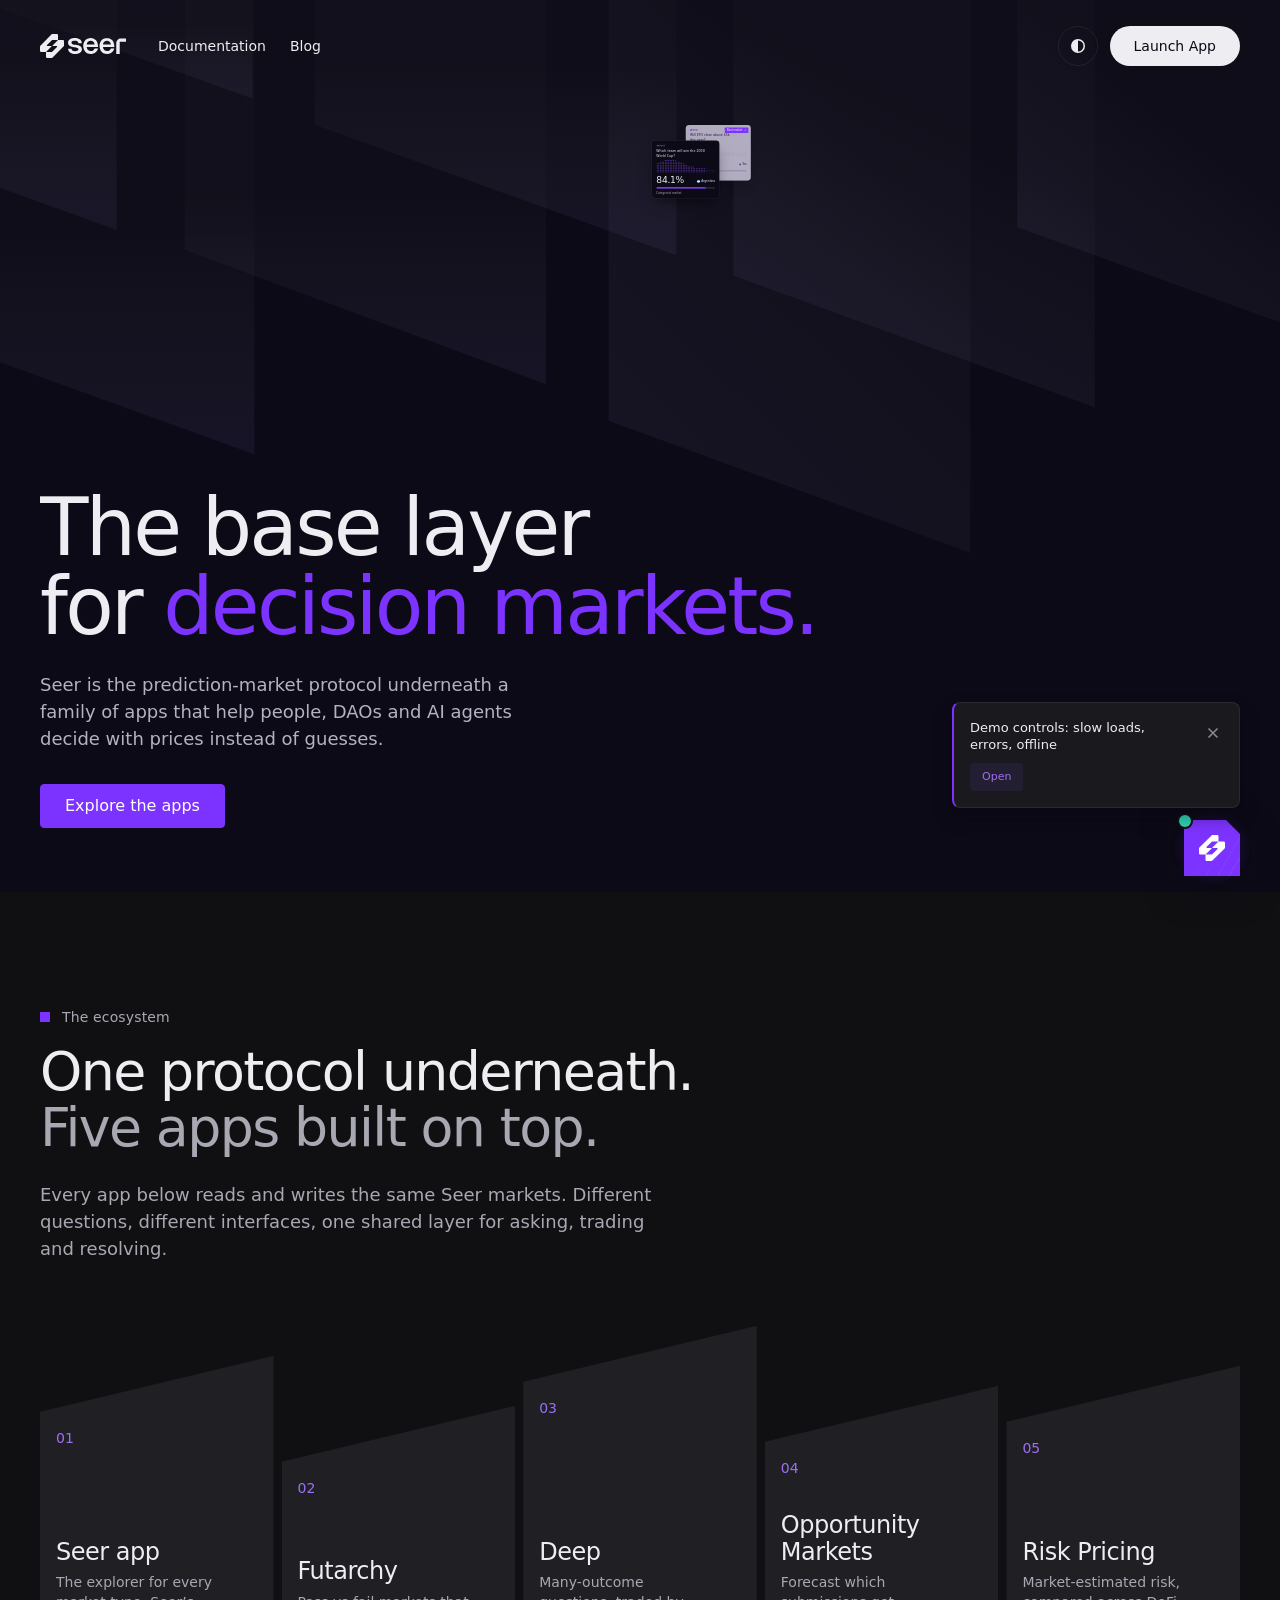
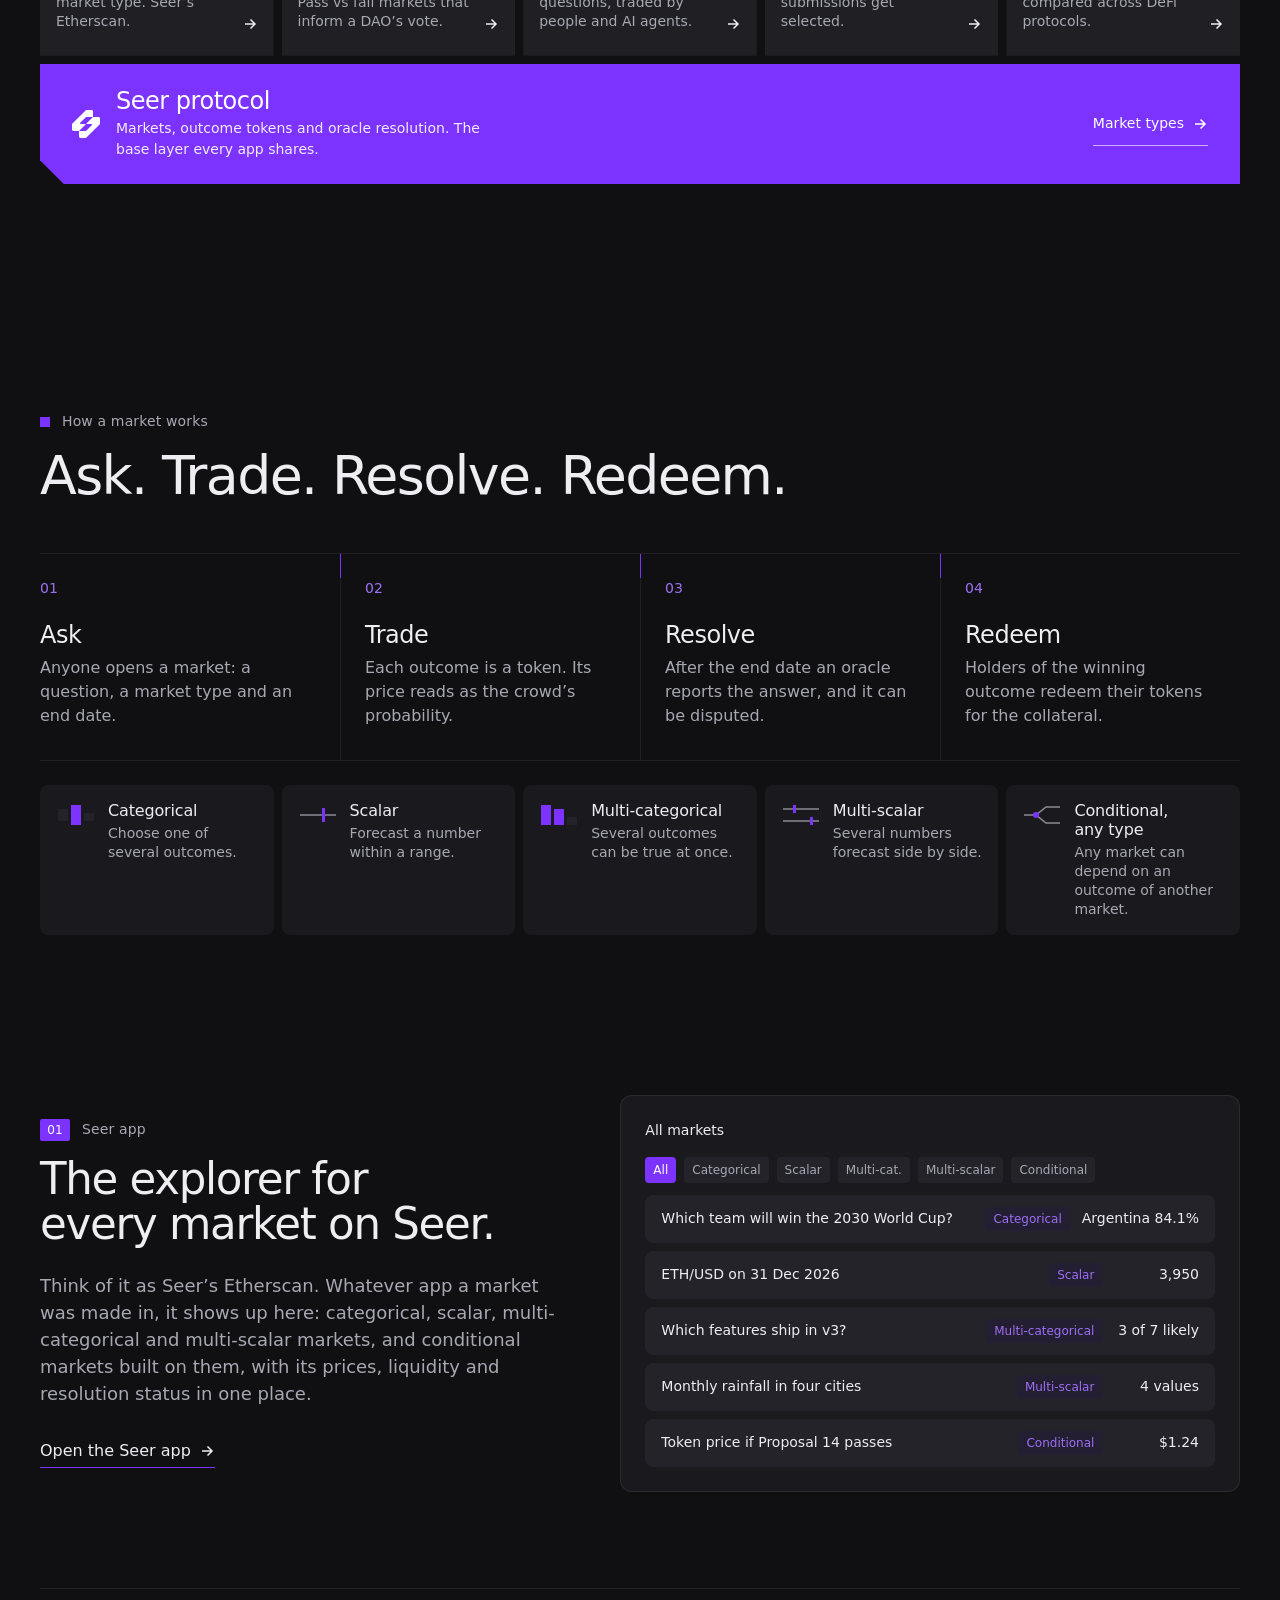
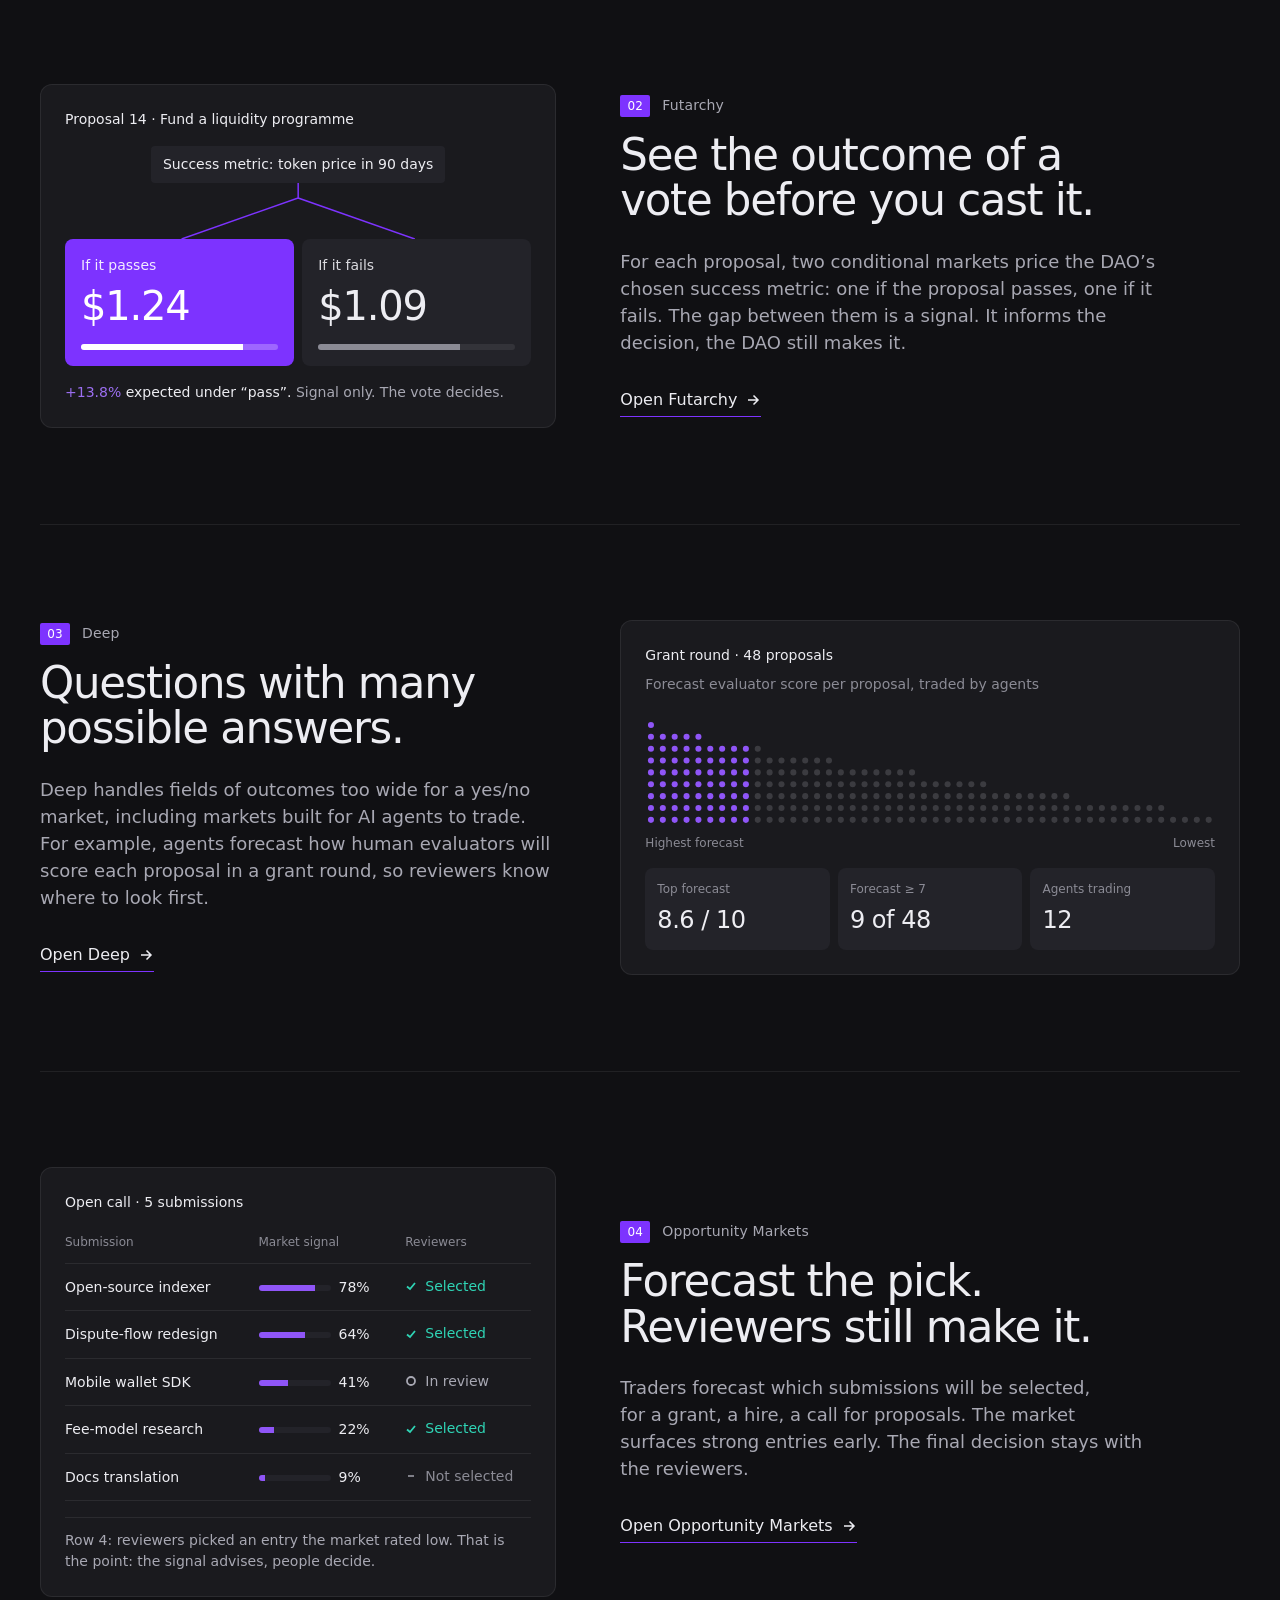
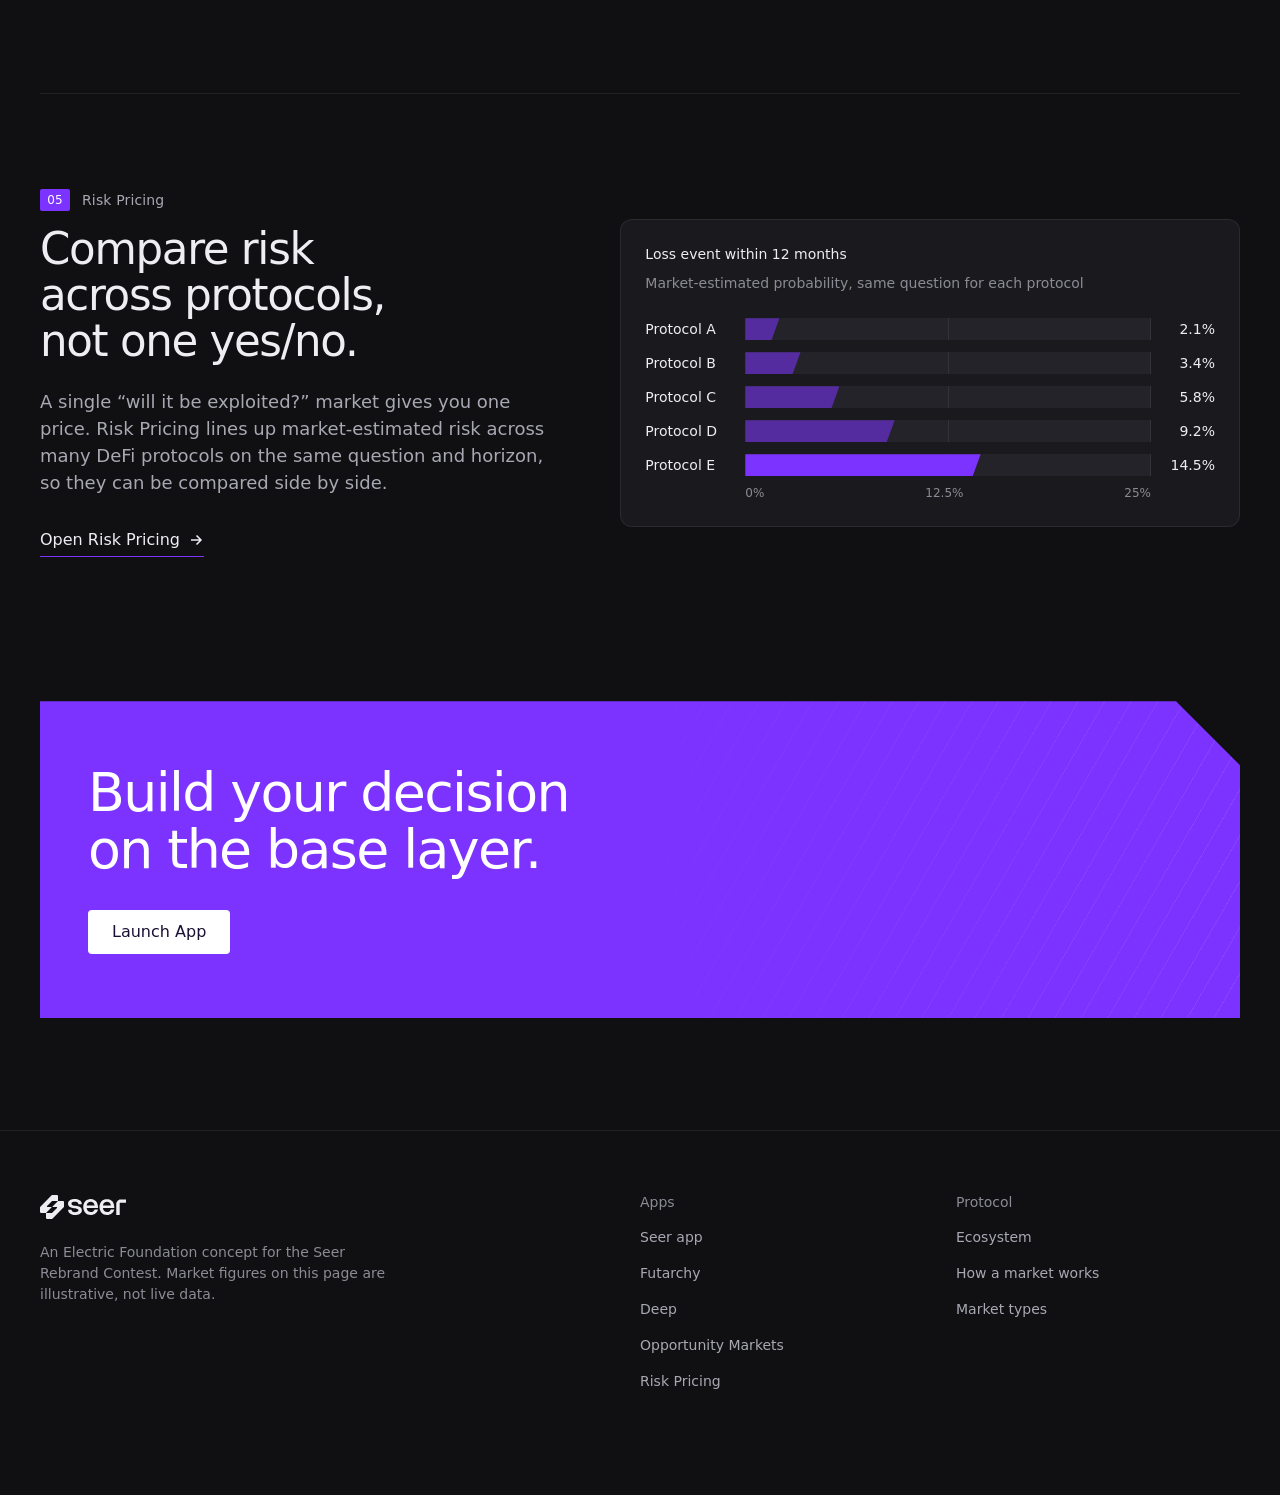
==== commit e8da8b2b: "fix: collateral is sDAI, invalid and conditional wording, four market types, categorical samples" ====
--- a/index.html
+++ b/index.html
@@ -61,7 +61,7 @@
       <svg class="brand-m" width="24" height="24" aria-hidden="true" focusable="false"><use href="#mark"/></svg>
     </a>
     <ul class="nav-links">
-      <li><a href="https://seer-3.gitbook.io/seer-documentation" target="_blank" rel="noopener">Documents</a></li>
+      <li><a href="https://seer-3.gitbook.io/seer-documentation" target="_blank" rel="noopener">Documentation</a></li>
       <li><a href="https://seer-pm.medium.com/" target="_blank" rel="noopener">Blog</a></li>
     </ul>
     <div class="nav-end">
@@ -158,7 +158,7 @@
             <p class="base-desc">Markets, outcome tokens and oracle resolution. The base layer every app shares.</p>
           </div>
         </div>
-        <a class="base-go" href="#types">Five market types<svg width="16" height="16" aria-hidden="true"><use href="#arrow"/></svg></a>
+        <a class="base-go" href="#types">Market types<svg width="16" height="16" aria-hidden="true"><use href="#arrow"/></svg></a>
       </div>
     </div>
   </section>
@@ -181,7 +181,7 @@
         <li><svg viewBox="0 0 40 24" aria-hidden="true"><path d="M2 12h36" class="g-line"/><rect x="24" y="5" width="3" height="14" class="g-on"/></svg><div><h3>Scalar</h3><p>Forecast a number within a range.</p></div></li>
         <li><svg viewBox="0 0 40 24" aria-hidden="true"><rect x="2" y="2" width="10" height="20" class="g-on"/><rect x="15" y="6" width="10" height="16" class="g-on"/><rect x="28" y="14" width="10" height="8" class="g-dim"/></svg><div><h3>Multi-categorical</h3><p>Several outcomes can be true at once.</p></div></li>
         <li><svg viewBox="0 0 40 24" aria-hidden="true"><path d="M2 6h36M2 18h36" class="g-line"/><rect x="12" y="2" width="3" height="8" class="g-on"/><rect x="29" y="14" width="3" height="8" class="g-on"/></svg><div><h3>Multi-scalar</h3><p>Several numbers forecast side by side.</p></div></li>
-        <li><svg viewBox="0 0 40 24" aria-hidden="true"><path d="M2 12h12l10-8h14M14 12l10 8h14" class="g-line"/><circle cx="14" cy="12" r="3" class="g-on"/></svg><div><h3>Conditional</h3><p>Counts only if another outcome happens.</p></div></li>
+        <li><svg viewBox="0 0 40 24" aria-hidden="true"><path d="M2 12h12l10-8h14M14 12l10 8h14" class="g-line"/><circle cx="14" cy="12" r="3" class="g-on"/></svg><div><h3>Conditional, any type</h3><p>Any market can depend on an outcome of another market.</p></div></li>
       </ul>
     </div>
   </section>
@@ -194,7 +194,7 @@
       <div class="feat-copy">
         <p class="kicker"><span class="tag num">01</span>Seer app</p>
         <h2 id="f1-h">The explorer for every market on Seer.</h2>
-        <p>Think of it as Seer&rsquo;s Etherscan. Whatever app a market was made in, it shows up here: categorical, scalar, multi-categorical, multi-scalar and conditional, with its prices, liquidity and resolution status in one place.</p>
+        <p>Think of it as Seer&rsquo;s Etherscan. Whatever app a market was made in, it shows up here: categorical, scalar, multi-categorical and multi-scalar markets, and conditional markets built on them, with its prices, liquidity and resolution status in one place.</p>
         <a class="go" href="./app.html">Open the Seer app<svg width="16" height="16" aria-hidden="true"><use href="#arrow"/></svg></a>
       </div>
       <figure class="viz card">
@@ -204,7 +204,7 @@
           <li class="row"><span class="xq">Which team will win the 2030 World Cup?</span><span class="xt">Categorical</span><span class="xv num">Argentina 84.1%</span></li>
           <li class="row"><span class="xq">ETH/USD on 31 Dec 2026</span><span class="xt">Scalar</span><span class="xv num">3,950</span></li>
           <li class="row"><span class="xq">Which features ship in v3?</span><span class="xt">Multi-categorical</span><span class="xv num">3 of 7 likely</span></li>
-          <li class="row"><span class="xq">Monthly rainfall in four cities</span><span class="xt">Multi-scalar</span><span class="xv num">4 ranges</span></li>
+          <li class="row"><span class="xq">Monthly rainfall in four cities</span><span class="xt">Multi-scalar</span><span class="xv num">4 values</span></li>
           <li class="row"><span class="xq">Token price if Proposal 14 passes</span><span class="xt">Conditional</span><span class="xv num">$1.24</span></li>
         </ul>
       </figure>
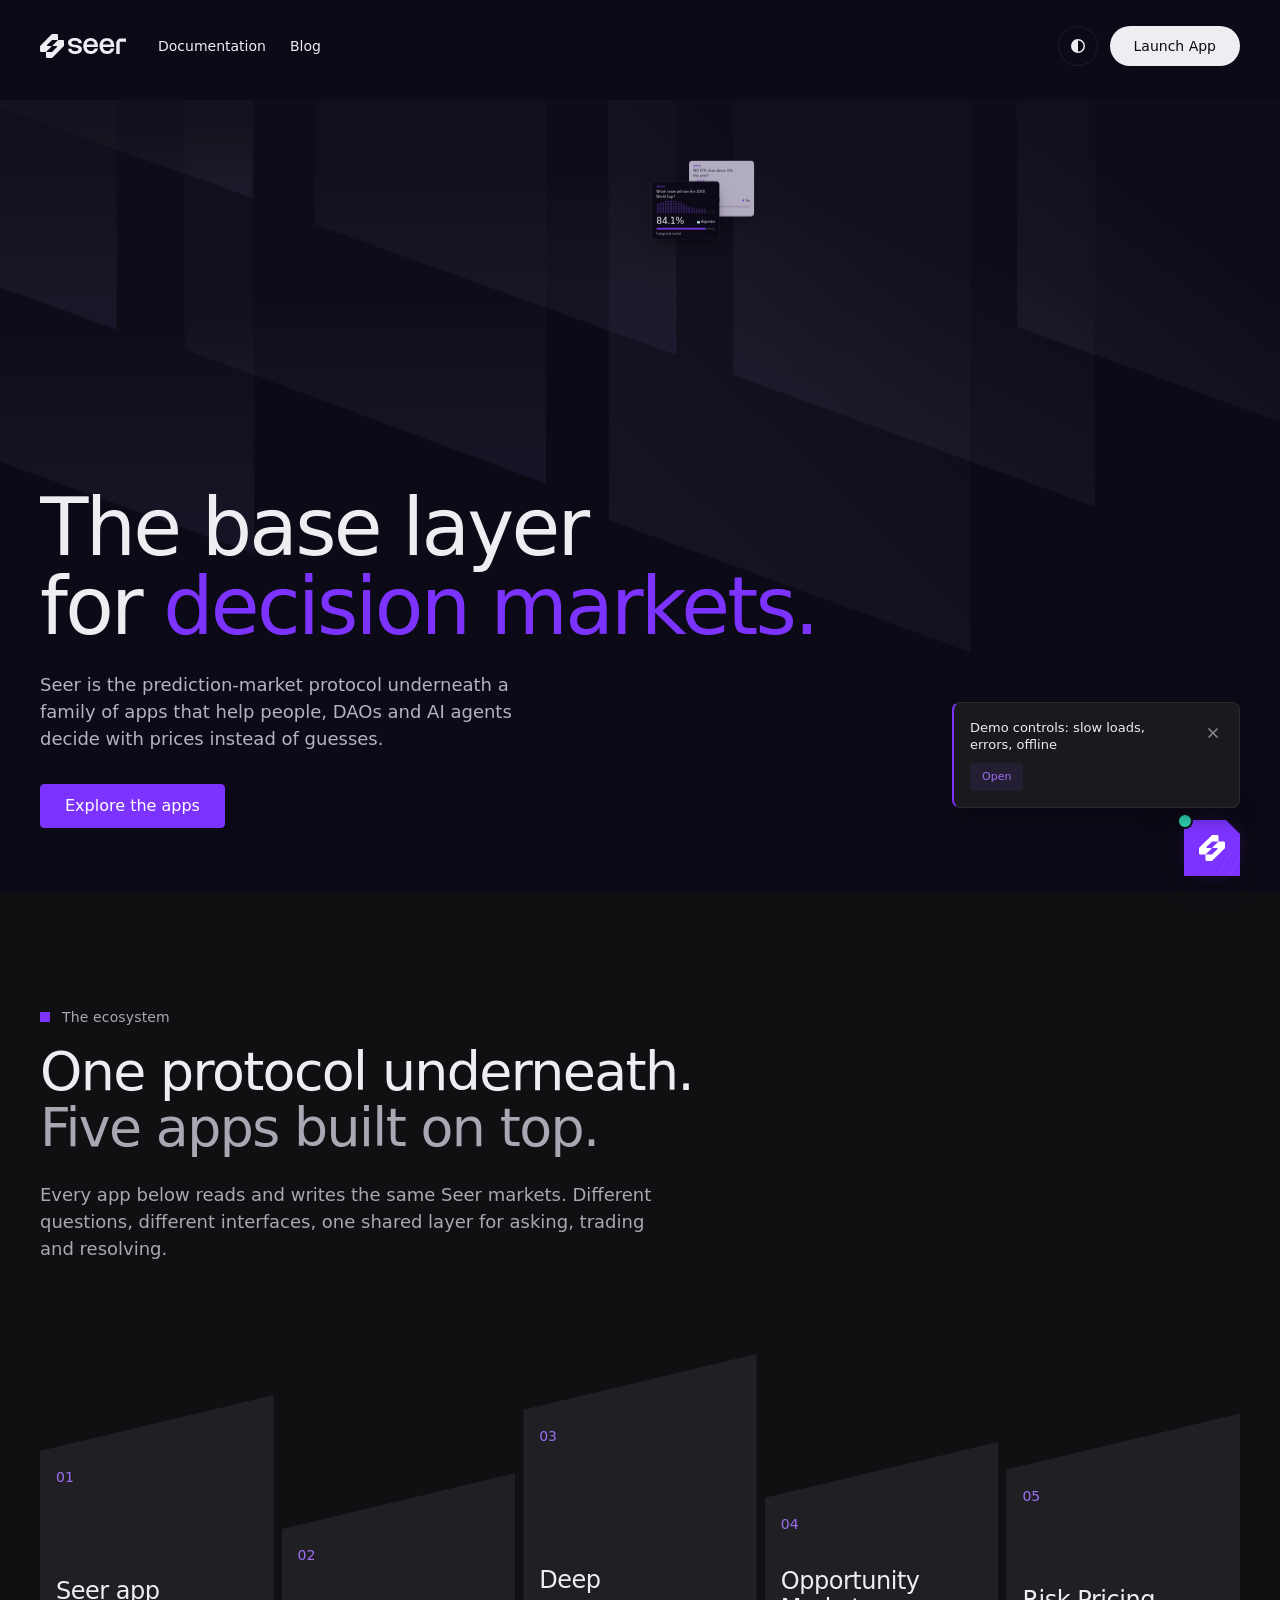
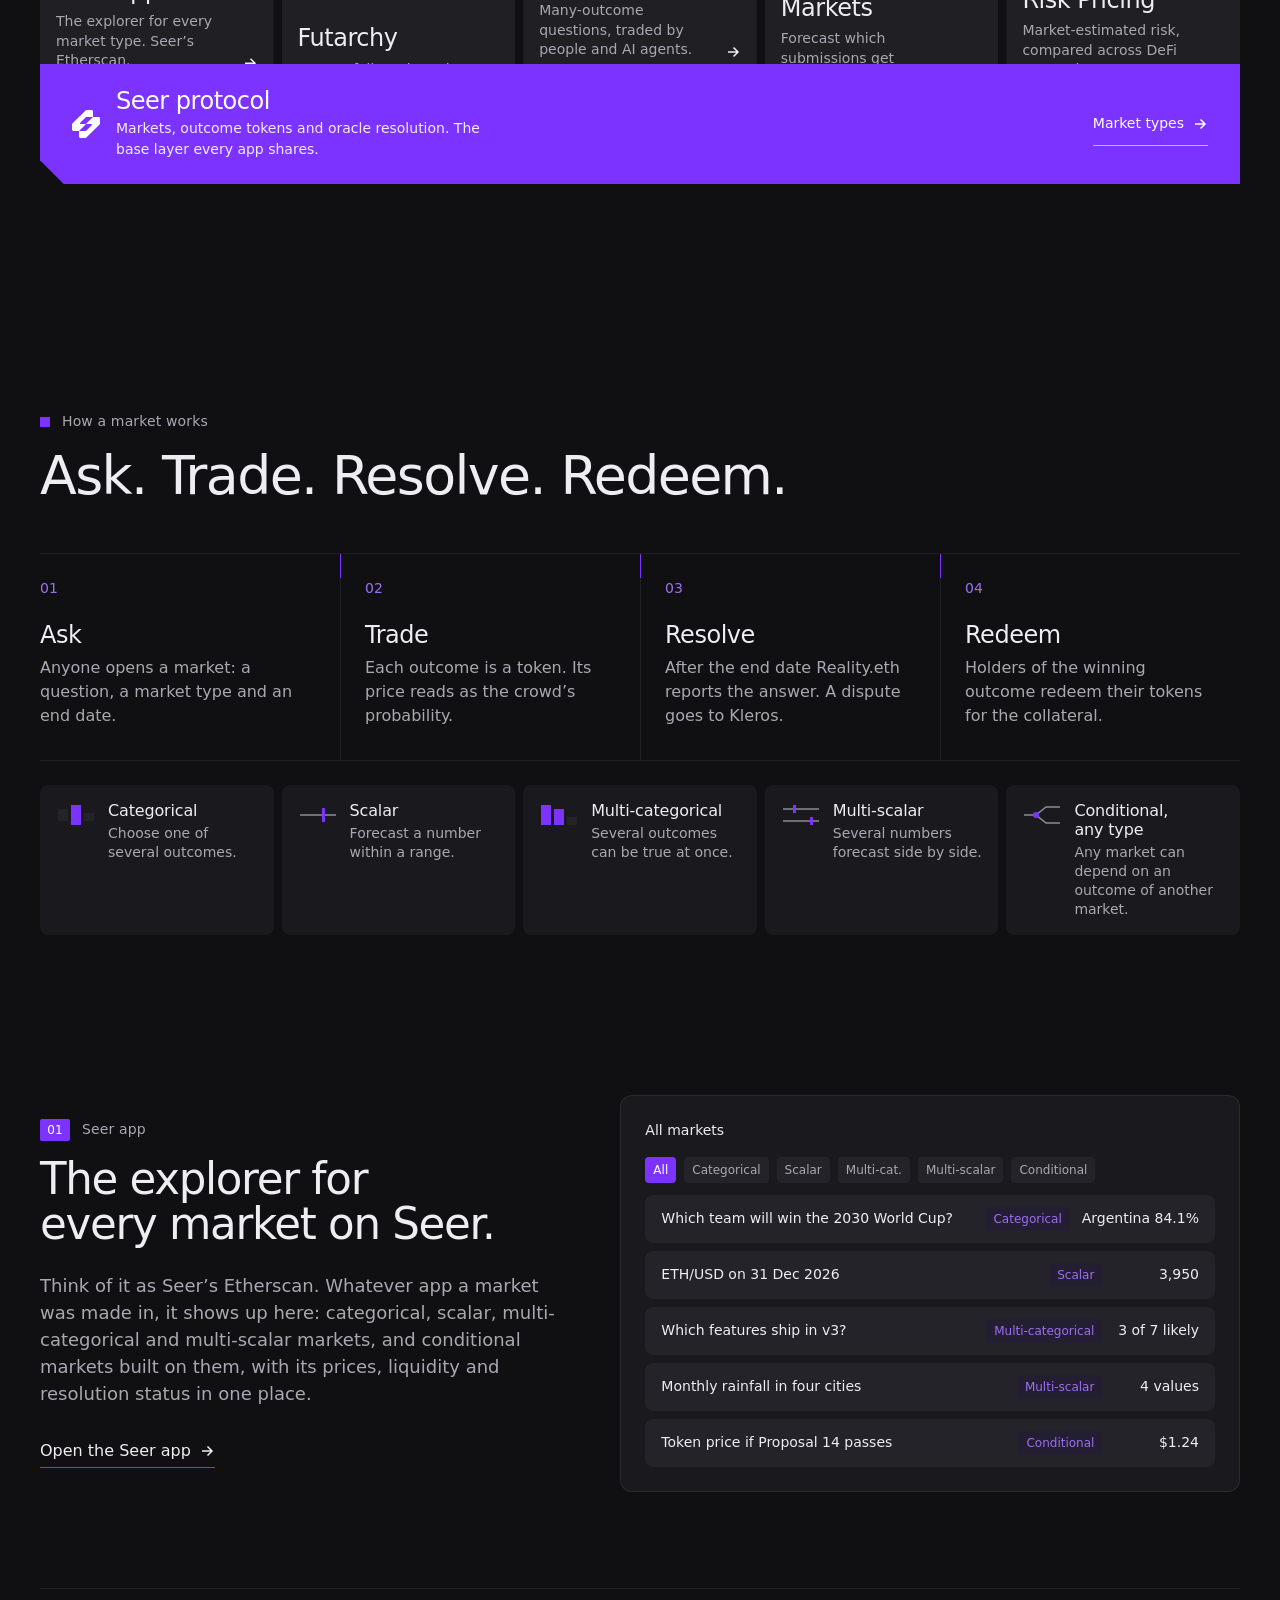
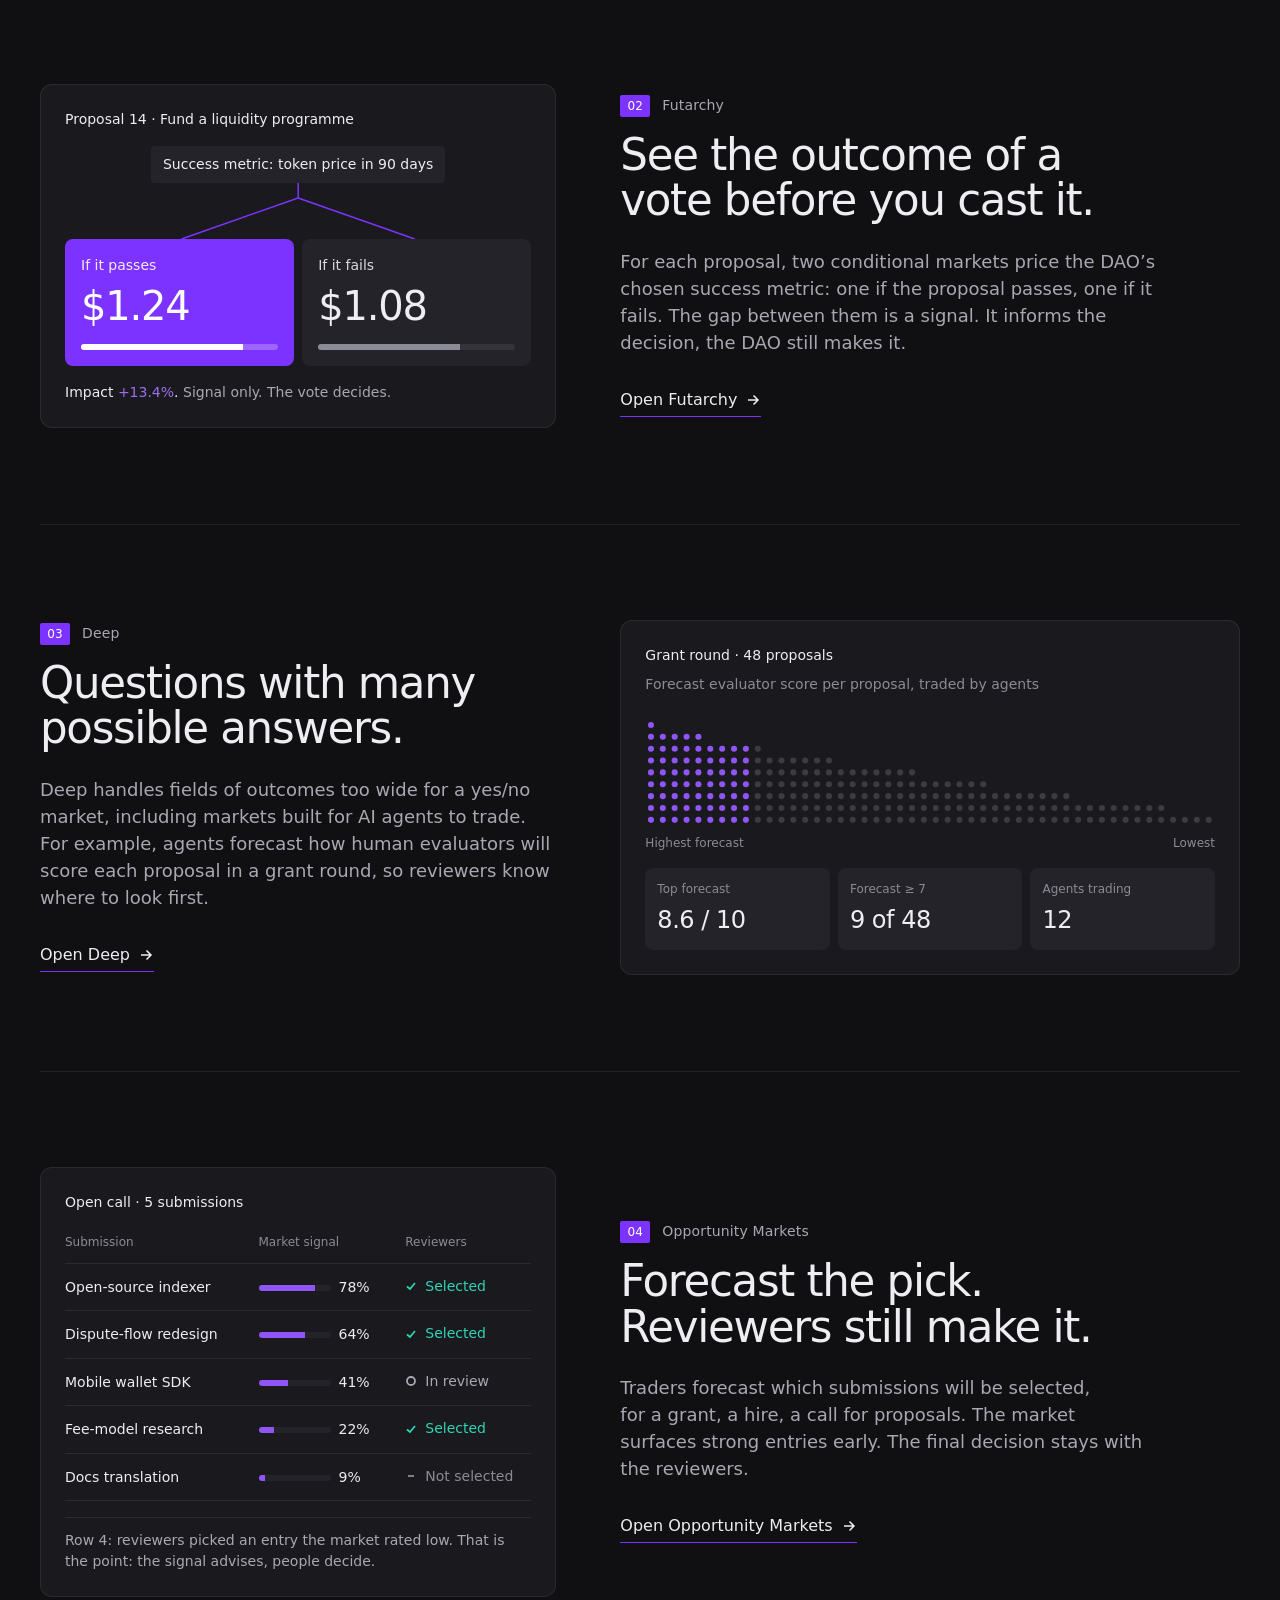
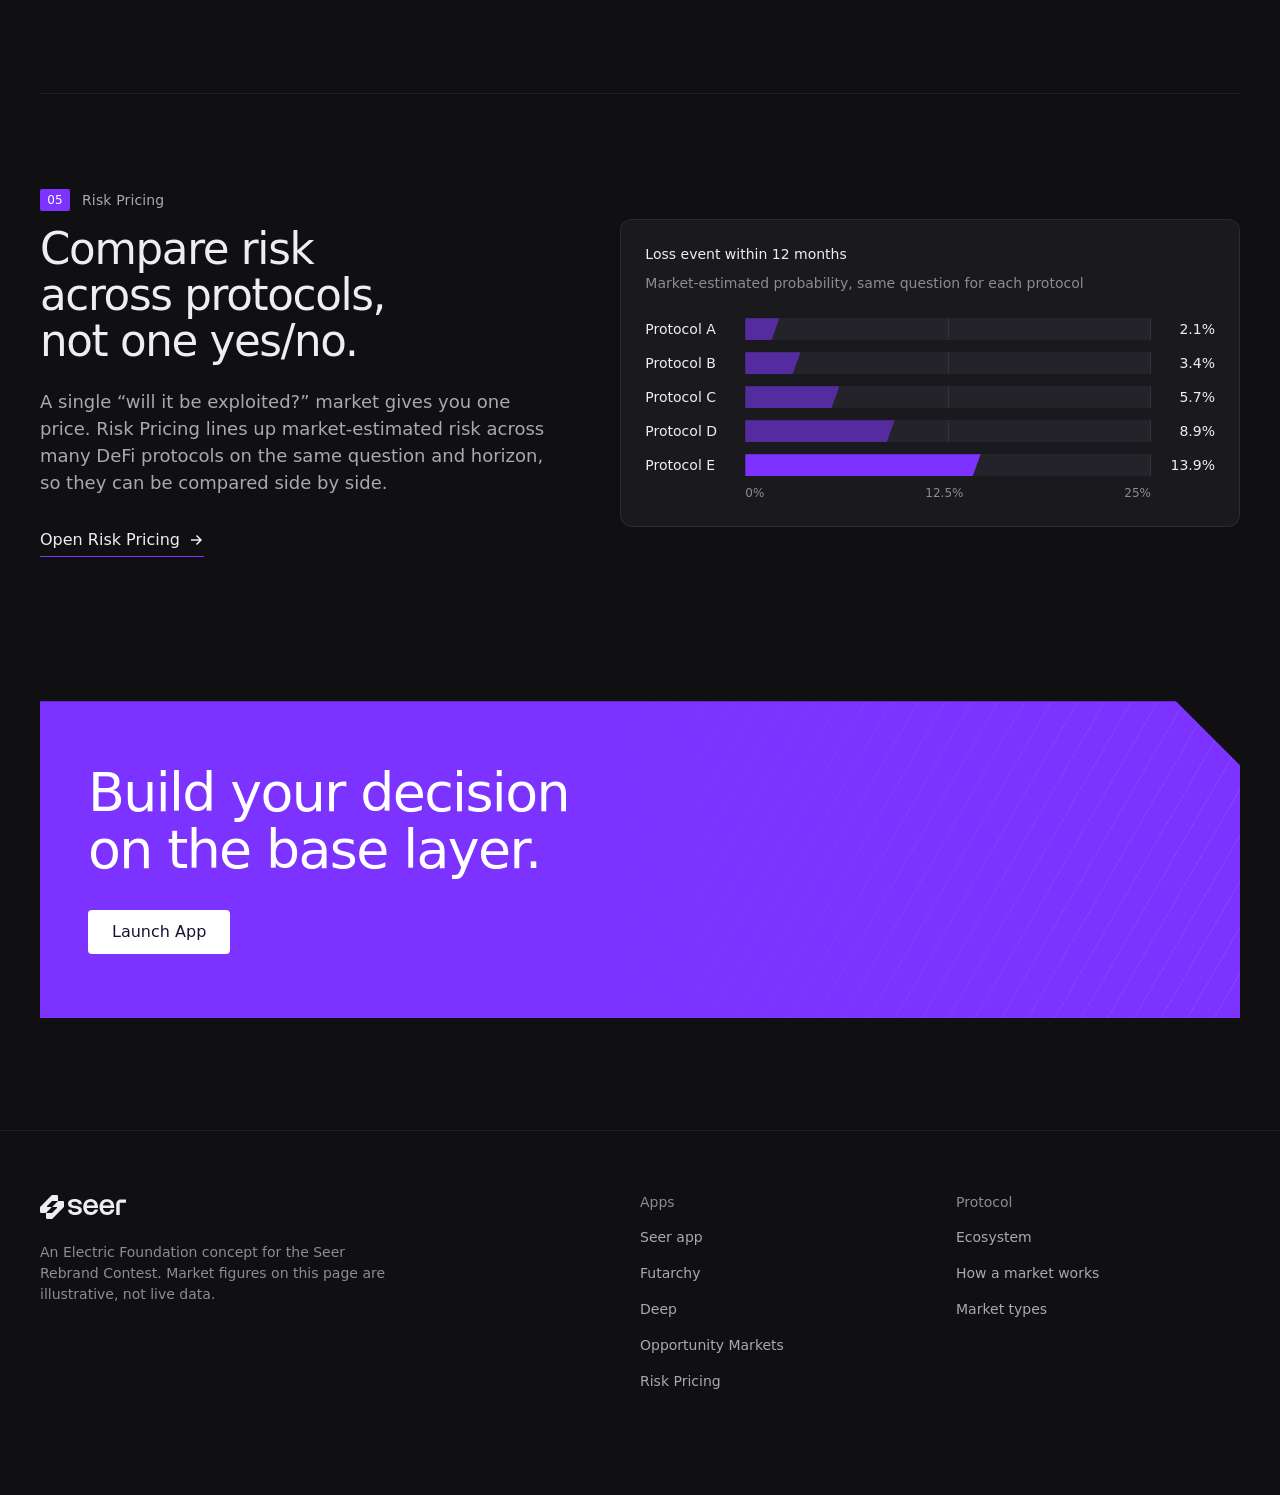
==== commit 08b3c45a: "feat: Up and Down for scalar sides, Impact and Chance it passes in Futarchy, Invalid result row, Rea" ====
--- a/index.html
+++ b/index.html
@@ -173,7 +173,7 @@
       <ol class="steps">
         <li><span class="step-n num">01</span><h3>Ask</h3><p>Anyone opens a market: a question, a market type and an end date.</p></li>
         <li><span class="step-n num">02</span><h3>Trade</h3><p>Each outcome is a token. Its price reads as the crowd&rsquo;s probability.</p></li>
-        <li><span class="step-n num">03</span><h3>Resolve</h3><p>After the end date an oracle reports the answer, and it can be disputed.</p></li>
+        <li><span class="step-n num">03</span><h3>Resolve</h3><p>After the end date Reality.eth reports the answer. A dispute goes to Kleros.</p></li>
         <li><span class="step-n num">04</span><h3>Redeem</h3><p>Holders of the winning outcome redeem their tokens for the collateral.</p></li>
       </ol>
       <ul class="types" id="types" aria-label="Market types">
@@ -236,7 +236,7 @@
             <div class="leg-bar"><i style="width:72%"></i></div>
           </div>
         </div>
-        <p class="fork-read"><span class="num">+13.8%</span> expected under &ldquo;pass&rdquo;. <span class="dim">Signal only. The vote decides.</span></p>
+        <p class="fork-read">Impact <span class="num">+13.8%</span>. <span class="dim">Signal only. The vote decides.</span></p>
       </figure>
     </article>
 
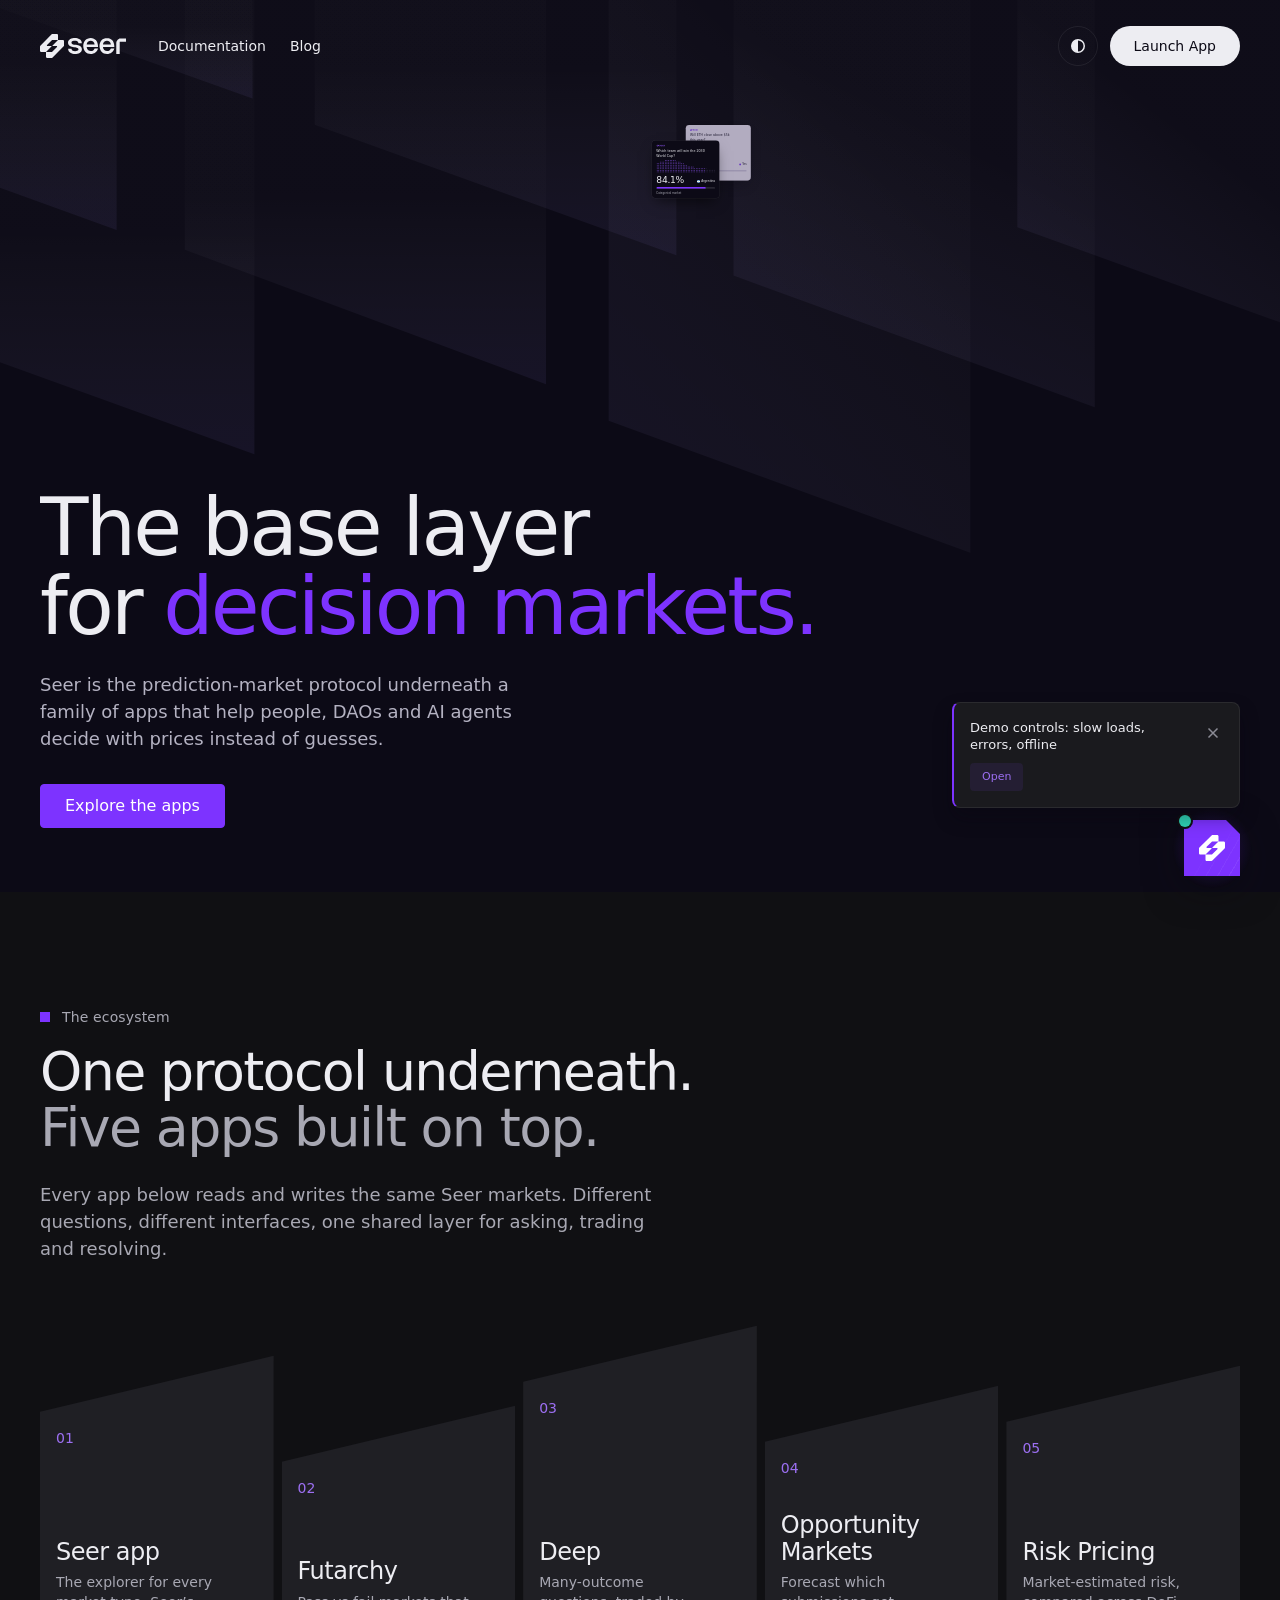
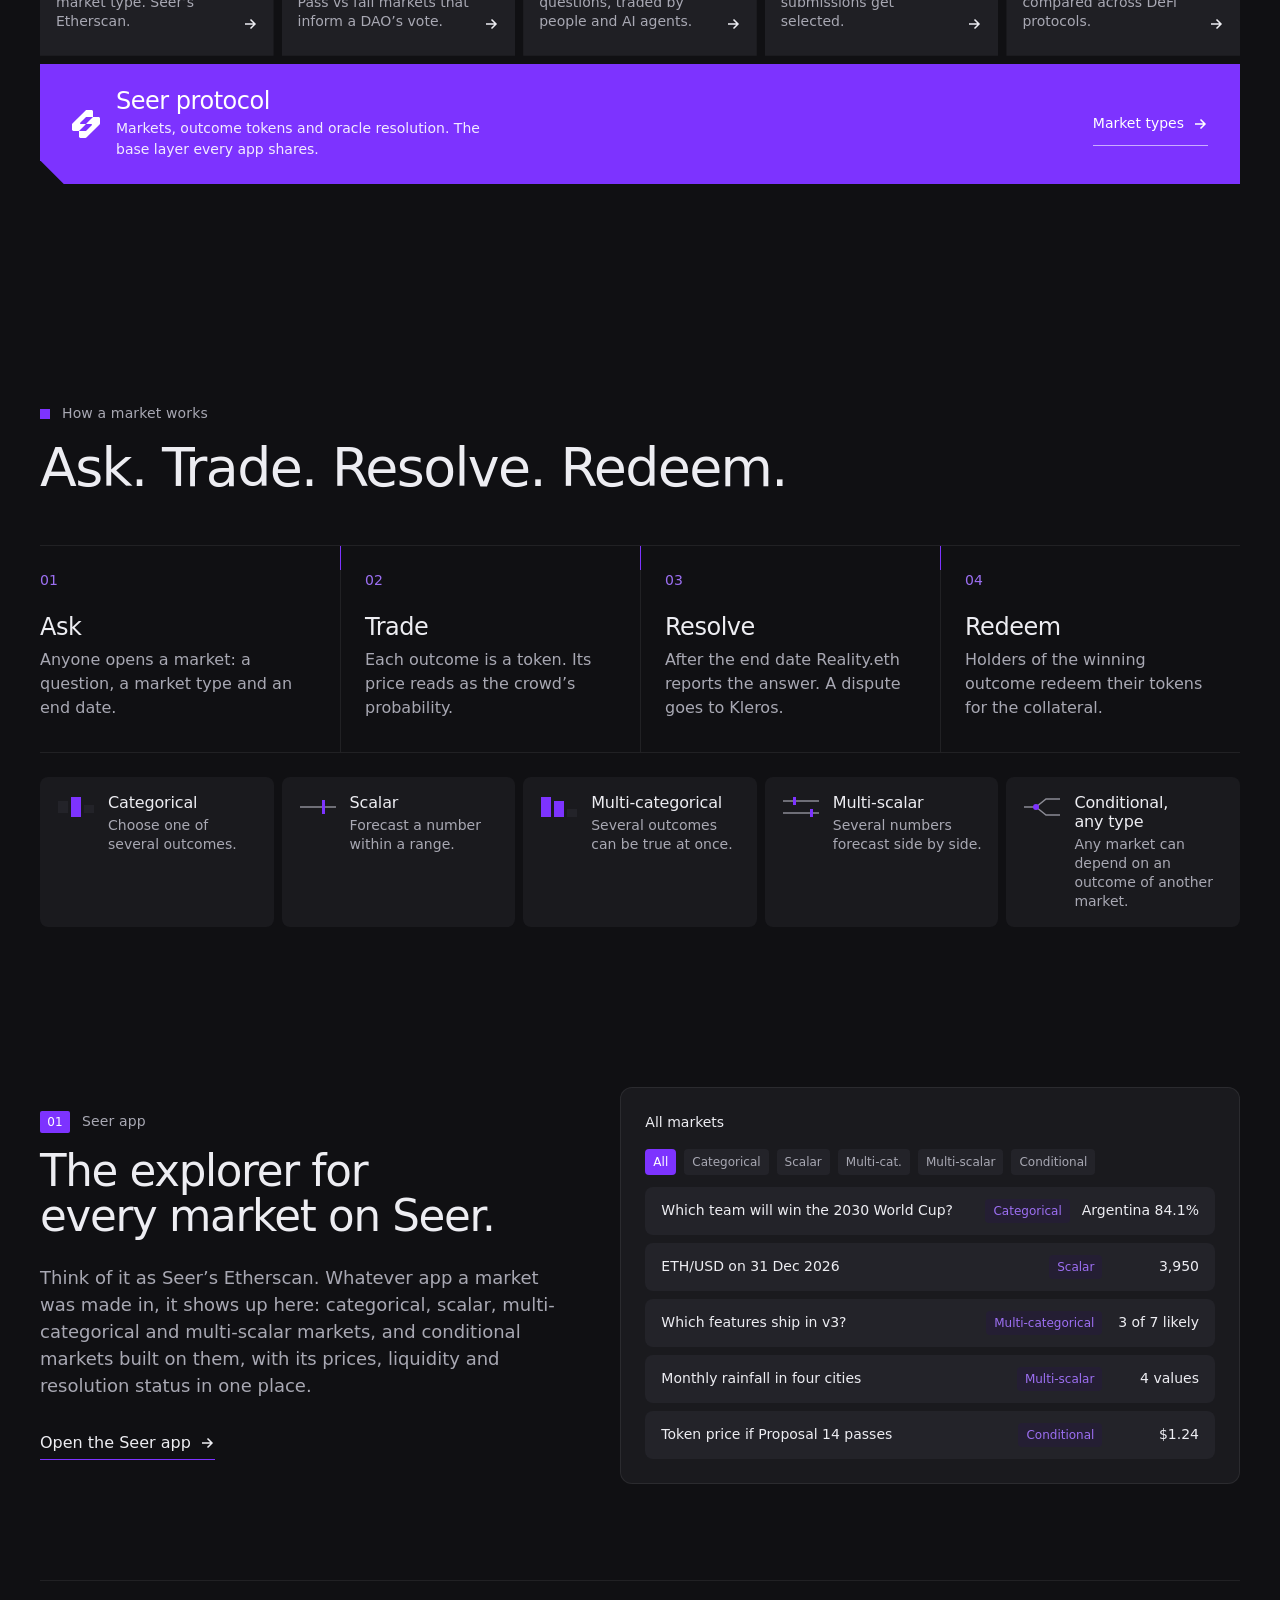
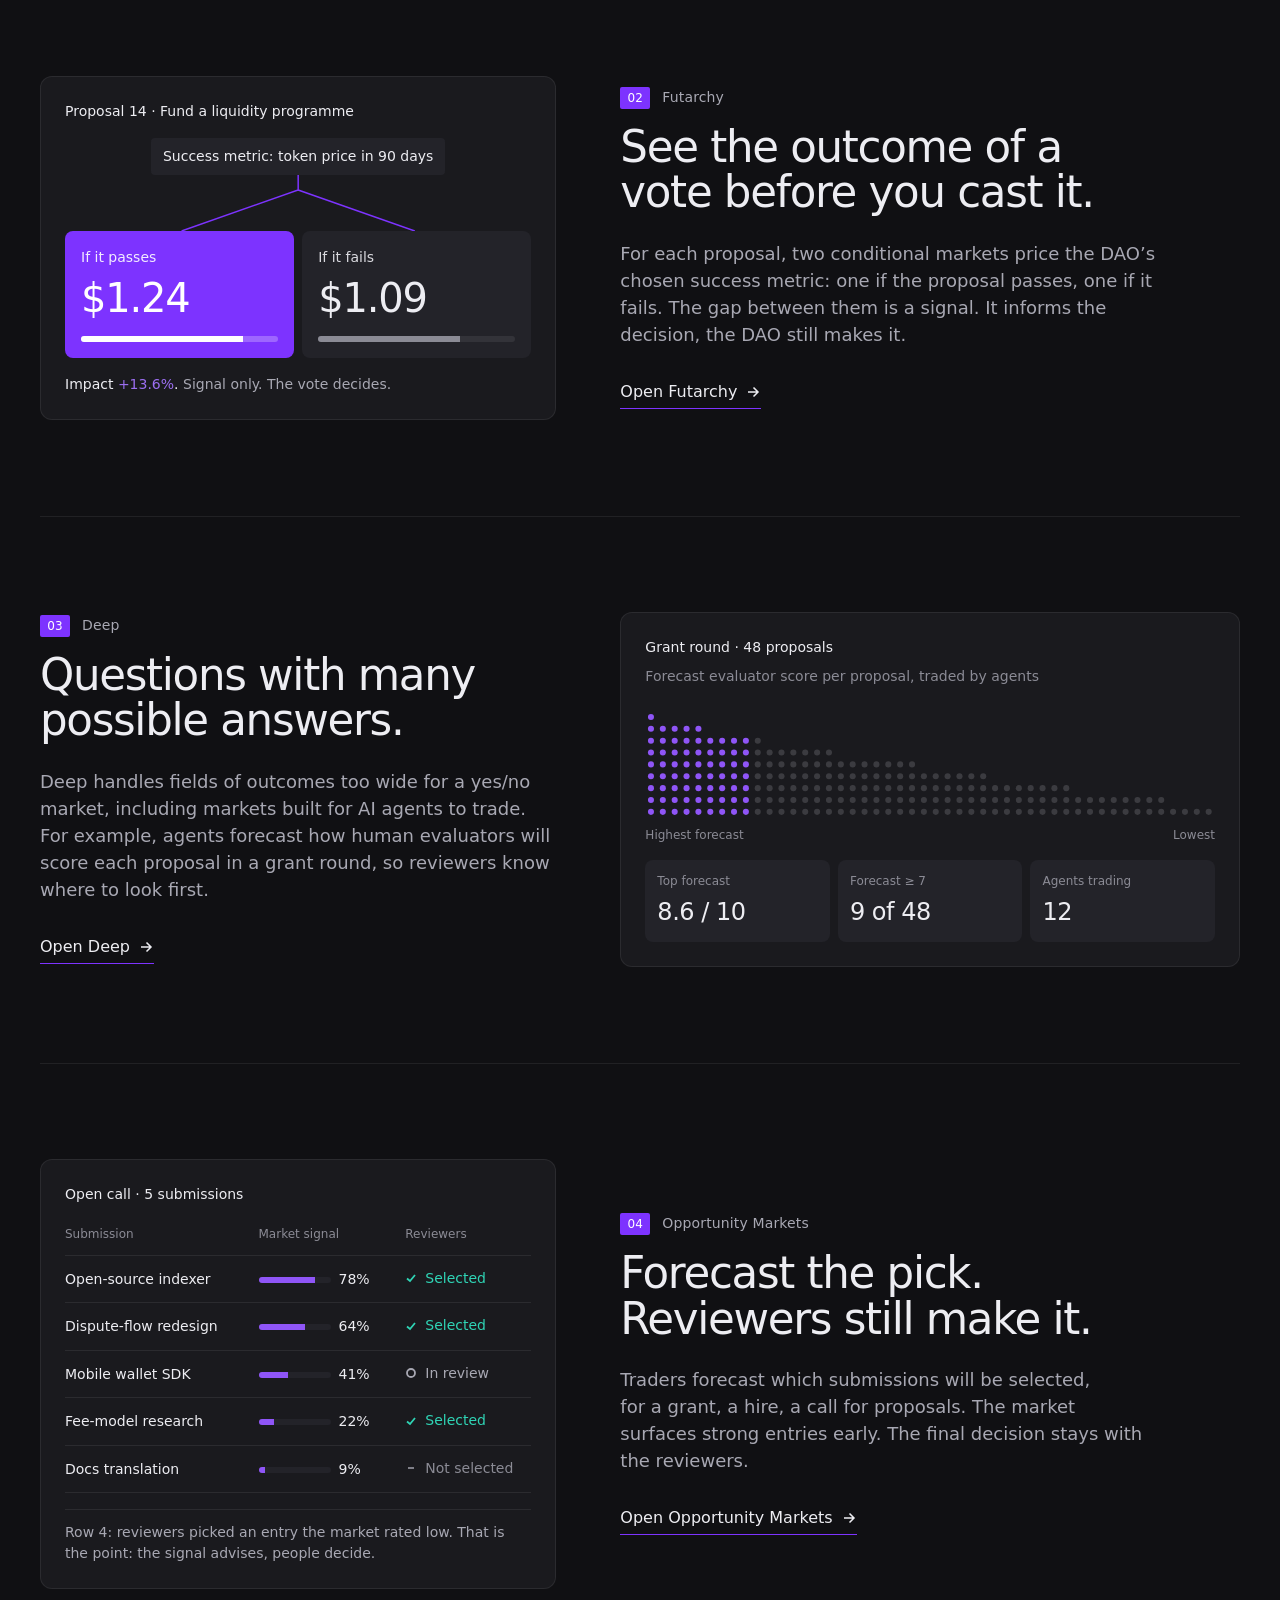
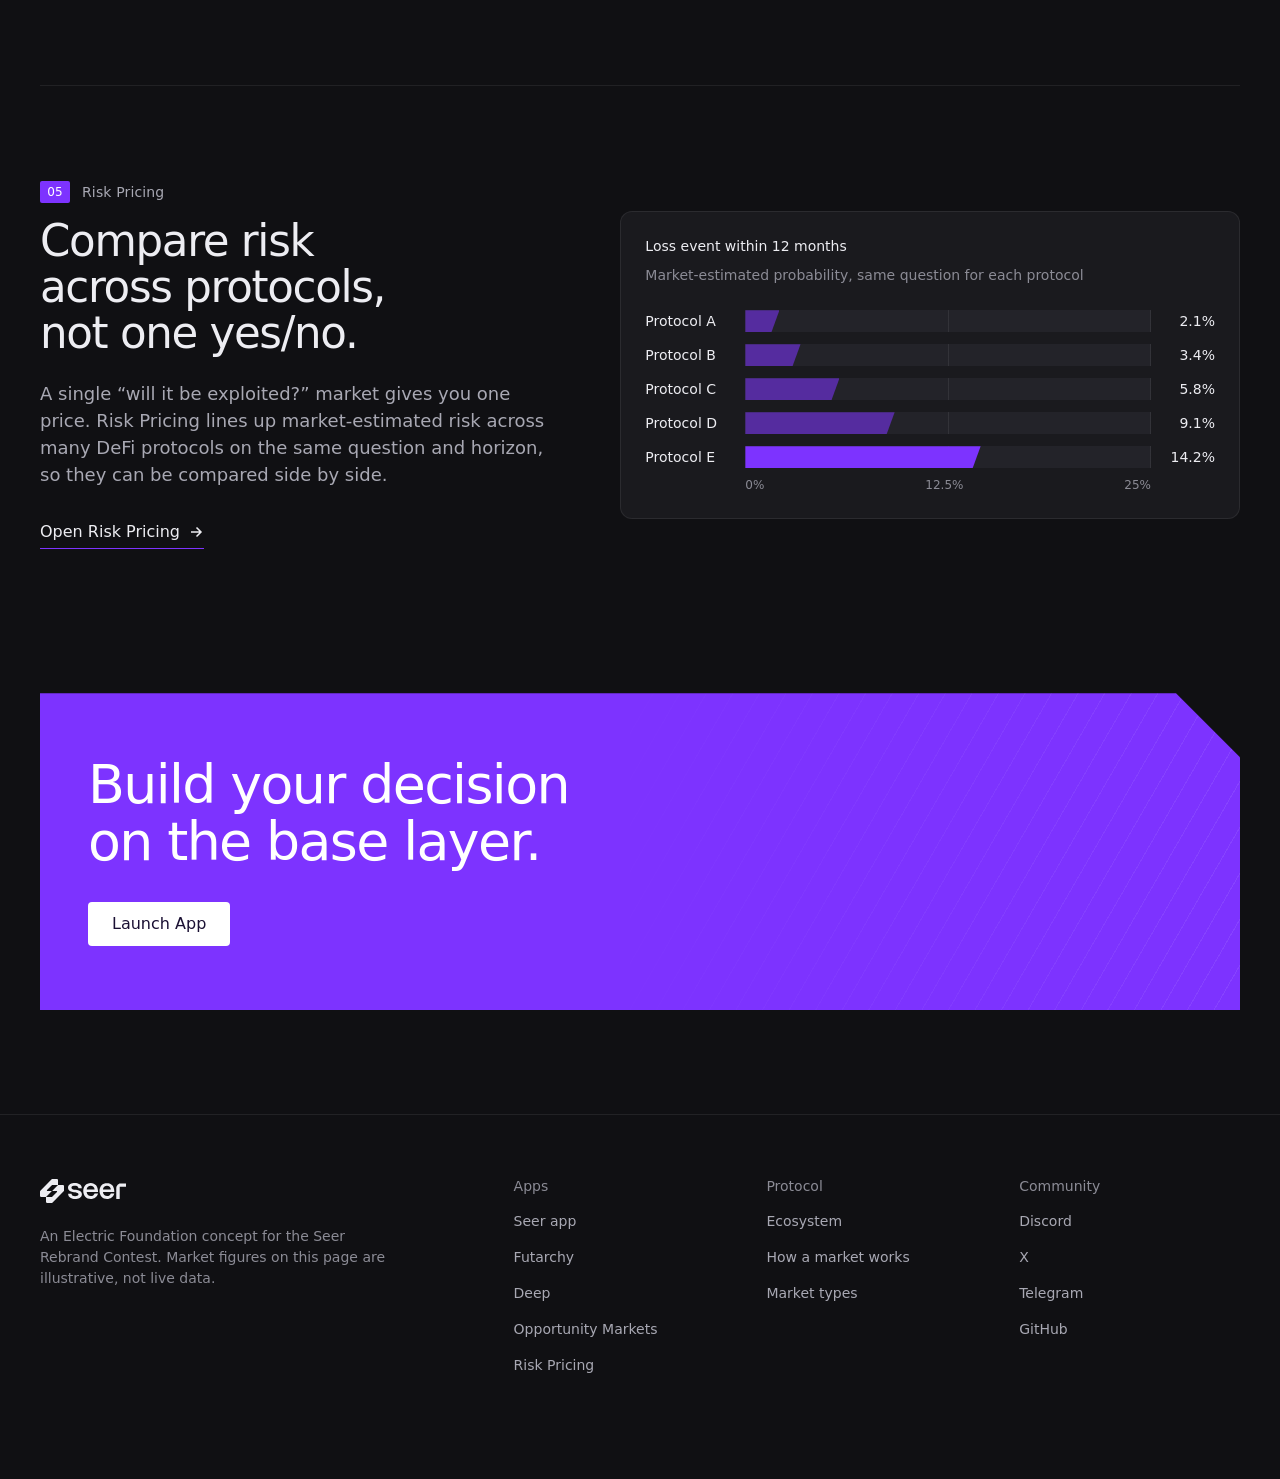
==== commit 0ff3211a: "feat: verification row, Reality.eth link, ROI column, community links, 0.5% slippage, no Live status" ====
--- a/index.html
+++ b/index.html
@@ -330,6 +330,8 @@
       <li><a href="./app.html">Seer app</a></li><li><a href="./futarchy.html">Futarchy</a></li><li><a href="./deep.html">Deep</a></li><li><a href="./opportunity.html">Opportunity Markets</a></li><li><a href="./risk.html">Risk Pricing</a></li></ul></nav>
     <nav aria-label="Protocol"><h2>Protocol</h2><ul>
       <li><a href="#ecosystem">Ecosystem</a></li><li><a href="#how">How a market works</a></li><li><a href="#types">Market types</a></li></ul></nav>
+    <nav aria-label="Community"><h2>Community</h2><ul>
+      <li><a href="https://discord.com/invite/rBEB4MYQwV" target="_blank" rel="noopener">Discord</a></li><li><a href="https://x.com/seer_pm" target="_blank" rel="noopener">X</a></li><li><a href="https://t.me/Seerpredictionmarket" target="_blank" rel="noopener">Telegram</a></li><li><a href="https://github.com/seer-pm" target="_blank" rel="noopener">GitHub</a></li></ul></nav>
   </div>
 </footer>
 </body>
--- a/css/home.css
+++ b/css/home.css
@@ -282,7 +282,7 @@
 
 /* footer */
 .foot{border-top:1px solid var(--line);padding-block:var(--s-8) max(var(--s-6),env(safe-area-inset-bottom))}
-.foot-grid{display:grid;grid-template-columns:2fr 1fr 1fr;gap:var(--s-6)}
+.foot-grid{display:grid;grid-template-columns:2fr 1fr 1fr 1fr;gap:var(--s-6)}
 .foot-brand svg{height:24px;width:auto;color:var(--text)}
 .foot-name{position:absolute;width:1px;height:1px;overflow:hidden;clip:rect(0 0 0 0)}
 .foot-brand p.muted{margin-top:var(--s-4);font-size:14px;max-width:40ch}
--- a/css/motion.css
+++ b/css/motion.css
@@ -179,7 +179,6 @@
 @keyframes m-pop{from{opacity:0;transform:scale(.8)}}
 @keyframes m-wash{from{background-color:var(--violet-soft);box-shadow:0 0 0 3px var(--violet-soft)}to{background-color:transparent;box-shadow:0 0 0 3px transparent}}
 @keyframes m-wash2{from{background-color:var(--violet-soft);box-shadow:0 0 0 3px var(--violet-soft)}to{background-color:transparent;box-shadow:0 0 0 3px transparent}}
-@keyframes m-pulse{0%,100%{opacity:1;transform:scale(1)}50%{opacity:.4;transform:scale(.75)}}
 @keyframes m-glow{0%,100%{opacity:1}50%{opacity:.78}}
 /* one light sweep across the slabs every 14s: 1.2s along the cut angle (about 20deg), then rest */
 @keyframes m-sweep{0%{opacity:0;transform:translate(-360px,-132px);animation-timing-function:var(--ease-standard)}
@@ -402,9 +401,6 @@
 }
 /* heat bars scale from the right edge (transform, not width) so value changes stay on the compositor */
 .heat td.h::after{width:calc(100% - 32px);transform:scaleX(var(--g));transform-origin:100% 50%}
-/* a live market: a small pulse beside the word, slow enough to read past */
-.status-live::before,.c-st[data-status=Live]::before{content:"";display:inline-block;width:6px;height:6px;border-radius:50%;background:currentColor;margin-right:5px;vertical-align:1px}
-@media (prefers-reduced-motion:no-preference){.status-live::before,.c-st[data-status=Live]::before{animation:m-pulse 2.4s var(--ease-standard) infinite}}
 /* touch: a pressed state is immediate (pointerdown springs the scale), no hover ever sticks */
 @media (hover:none){
   .btn:hover,.chip:hover,.tab:hover,.seg button:hover,.pick:hover,.sel:hover,.shell-products a:hover,.shell-icon:hover,.field:hover,th button:hover,.mcard:hover{transition-duration:0s}
@@ -497,8 +493,8 @@
 html.m-vt-theme::view-transition-new(m-theme-toggle){animation:none;mix-blend-mode:normal}
 
 /* ---------- pause: ambient loops stop offscreen (.m-off set by an IntersectionObserver) and in hidden tabs ---------- */
-.m-off .dots .on,.m-off.dots .on,.m-off .slabs,.m-off .slab-sweep,.m-off .hero-cards,.m-off .mbar i,.m-off .status-live::before,.m-off.status-live::before,
-html.m-hidden .dots .on,html.m-hidden .slabs,html.m-hidden .slab-sweep,html.m-hidden .hero-cards,html.m-hidden .mbar i,html.m-hidden .status-live::before,html.m-hidden .c-st::before{animation-play-state:paused}
+.m-off .dots .on,.m-off.dots .on,.m-off .slabs,.m-off .slab-sweep,.m-off .hero-cards,.m-off .mbar i,
+html.m-hidden .dots .on,html.m-hidden .slabs,html.m-hidden .slab-sweep,html.m-hidden .hero-cards,html.m-hidden .mbar i{animation-play-state:paused}
 
 /* ---------- reduced motion: every state change is instant (JS skips its animations too) ---------- */
 @media (prefers-reduced-motion:reduce){
--- a/css/demo.css
+++ b/css/demo.css
@@ -190,9 +190,6 @@
 @media (max-width:600px){html.cn-on .panel{max-height:calc(100dvh - max(48px,env(safe-area-inset-top) + 16px) - var(--cn-h,0px))}}
 @media (forced-colors:active){.concept-note{border:1px solid CanvasText}}
 
-/* the tool pages end with room for the assistant ball, so the last row or button is never under it */
-#main > .page,#main > .wrap{padding-bottom:calc(var(--s-8) + 48px)}
-@media (max-width:600px){#main > .page,#main > .wrap{padding-bottom:calc(var(--s-7) + 56px)}}
 
 /* ================================== RESPONSIVE ================================== */
 @media (max-width:600px){
--- a/css/assistant.css
+++ b/css/assistant.css
@@ -59,6 +59,9 @@
 .as-hint-go{grid-column:1 / -1;grid-row:2;justify-self:start}
 @media (prefers-reduced-motion:reduce){.as-hint,.as-hint.m-in.as-away{transition:none!important}}
 @media (forced-colors:active){.as-hint{border-color:CanvasText}}
+
+/* the tool pages end with the ball's footprint (its size, its offset from the edge, safe-area aware, and the demo lift) plus a gap, so the last control can always scroll clear of it */
+#main > .page,#main > .wrap{padding-bottom:calc(var(--as-size) + var(--as-b) + var(--dm-lift,0px) + var(--s-5))}
 
 /* the landing ends with room for the ball, so the last footer link is never under it */
 .home .foot{padding-bottom:max(calc(var(--s-6) + 64px),env(safe-area-inset-bottom))}
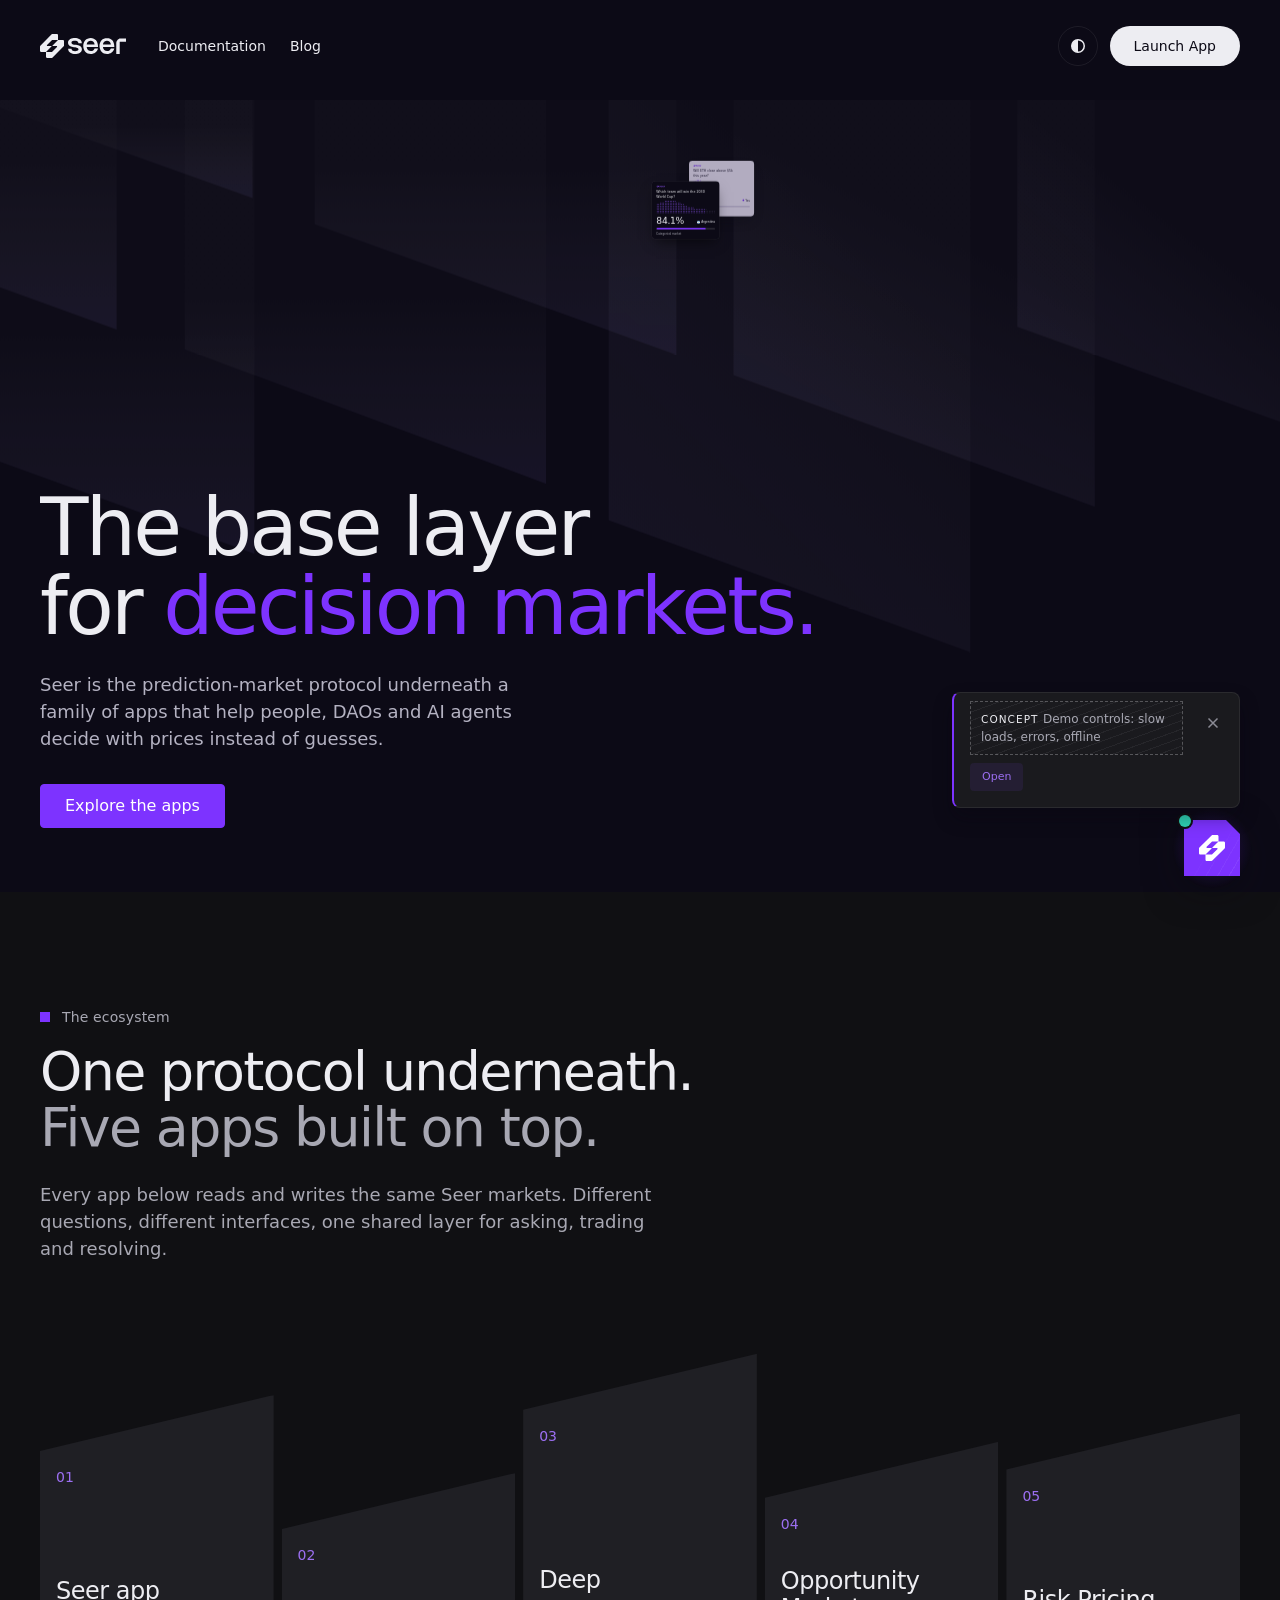
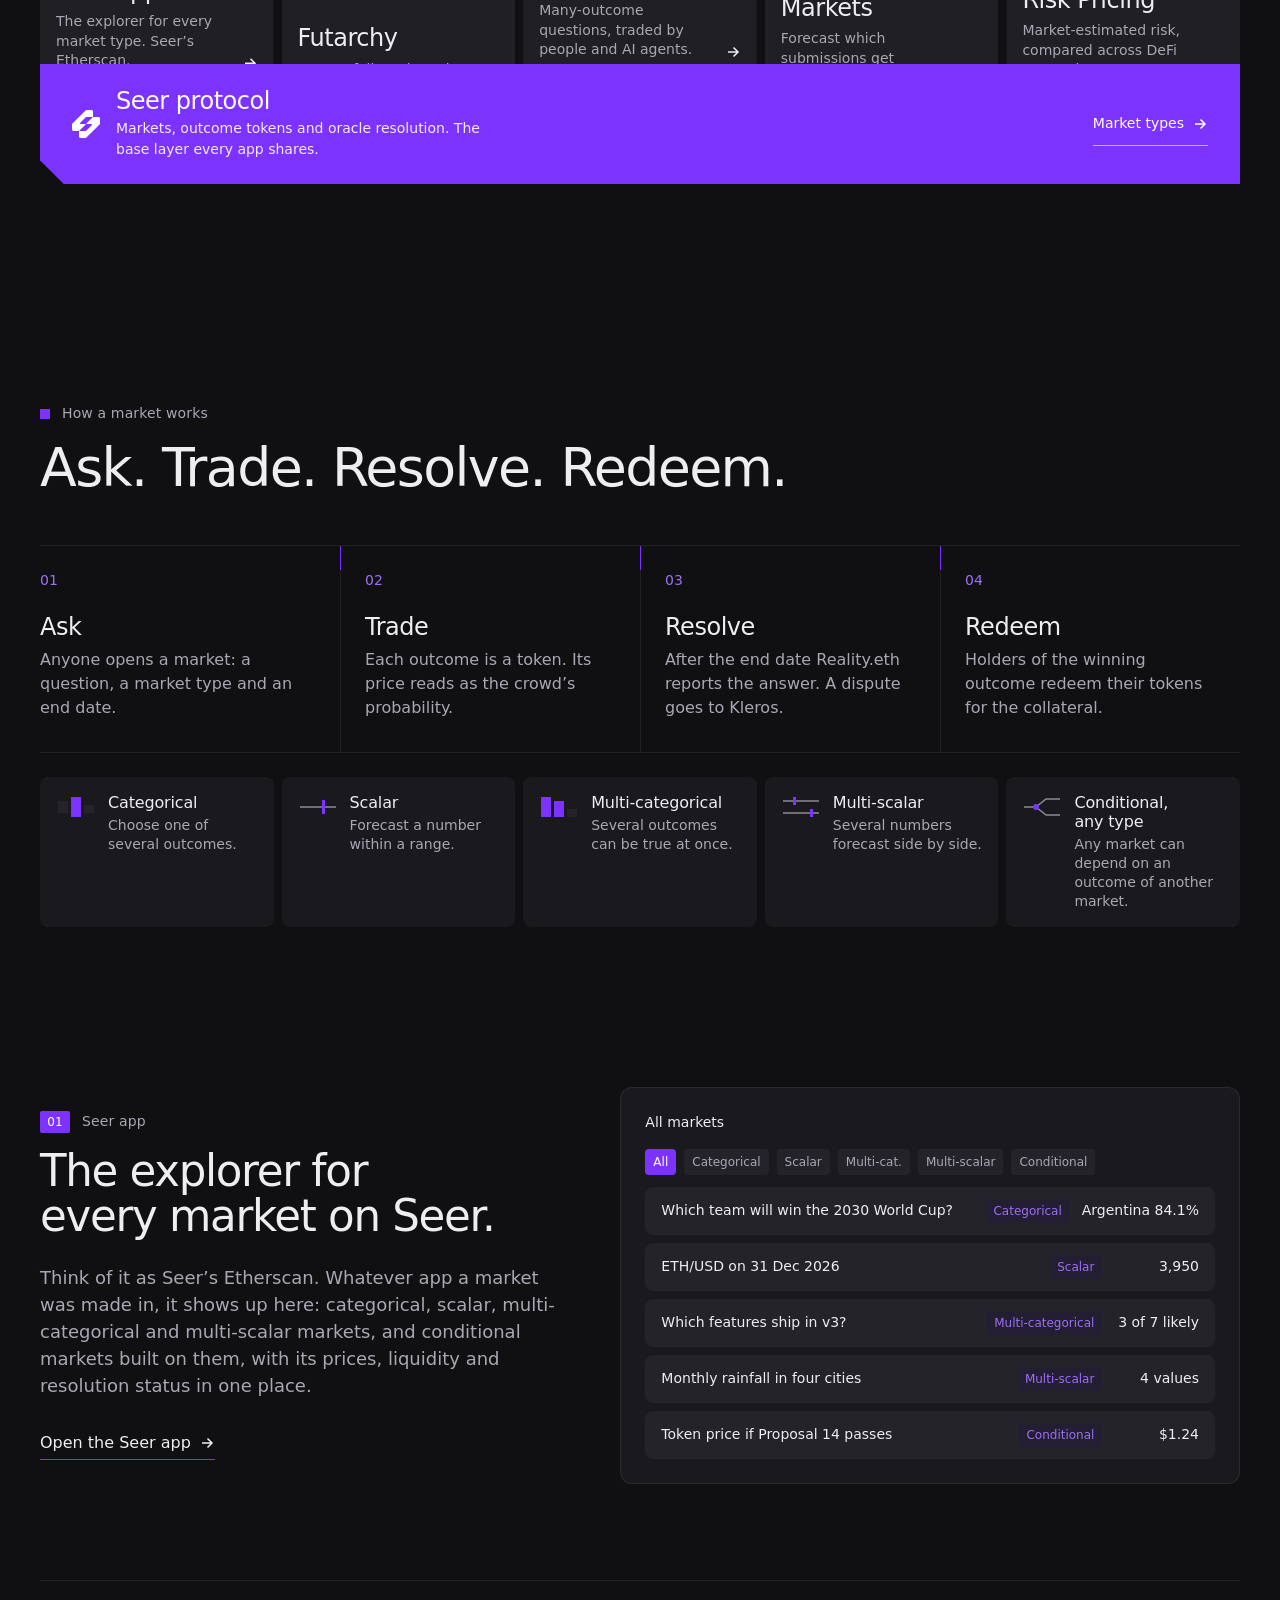
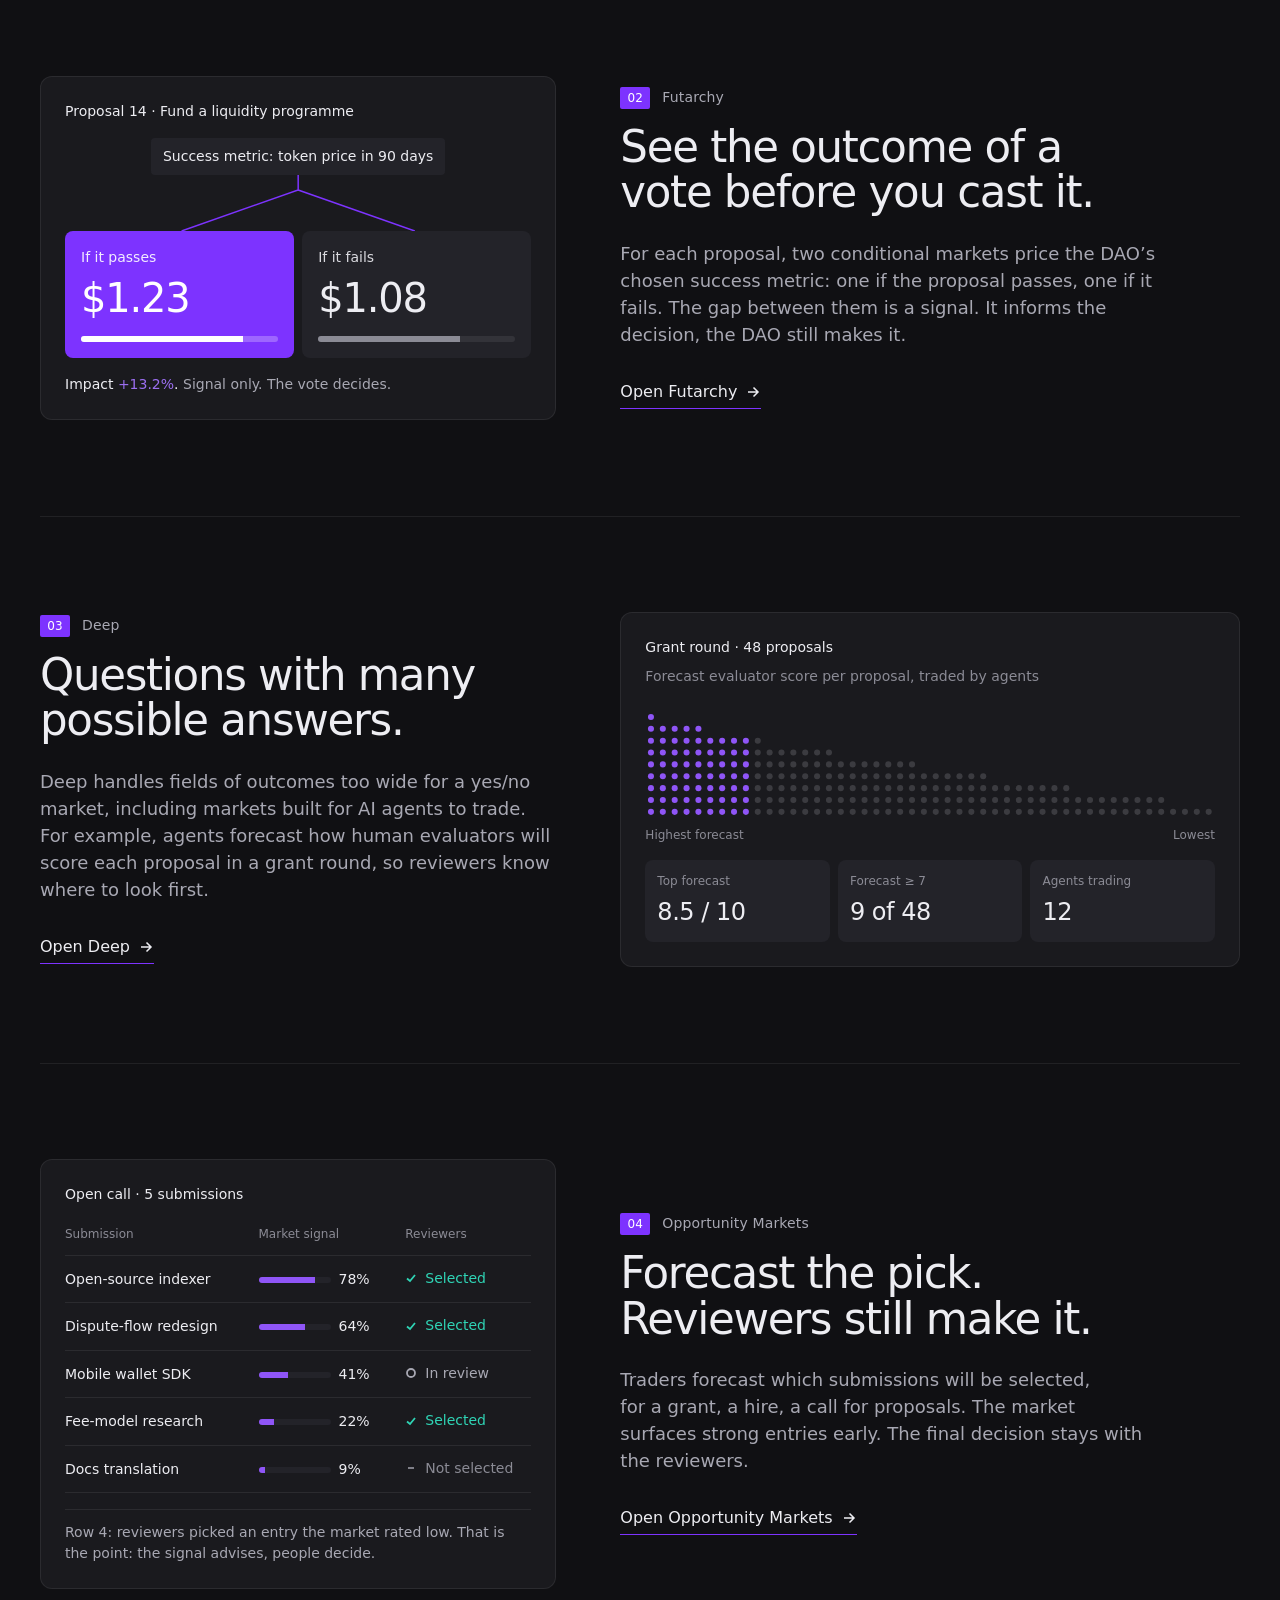
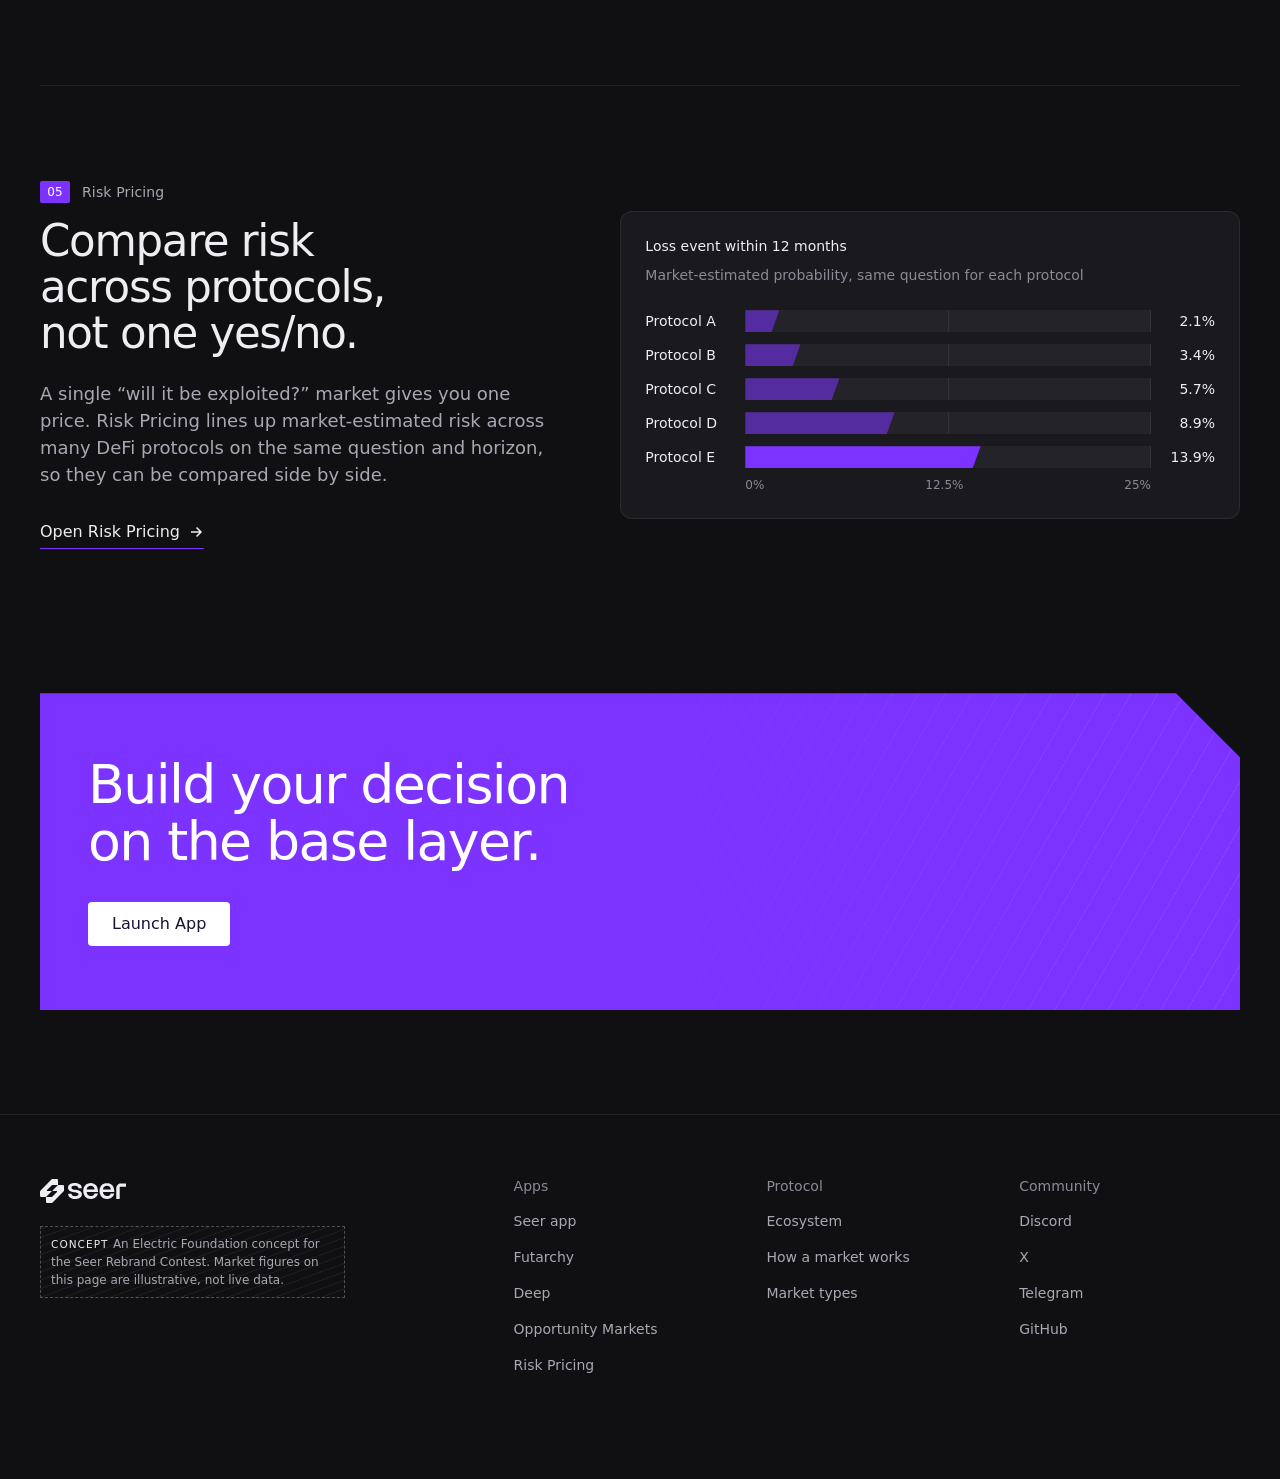
==== commit 85b7ccf1: "feat: one concept-note look for demo, illustrative and outside-concept text" ====
--- a/index.html
+++ b/index.html
@@ -324,7 +324,7 @@
     <div class="foot-brand">
       <svg width="86" height="24" aria-hidden="true" focusable="false"><use href="#logo"/></svg>
       <p class="foot-name">Seer</p>
-      <p class="muted">An Electric Foundation concept for the Seer Rebrand Contest. Market figures on this page are illustrative, not live data.</p>
+      <p class="cn">An Electric Foundation concept for the Seer Rebrand Contest. Market figures on this page are illustrative, not live data.</p>
     </div>
     <nav aria-label="Apps"><h2>Apps</h2><ul>
       <li><a href="./app.html">Seer app</a></li><li><a href="./futarchy.html">Futarchy</a></li><li><a href="./deep.html">Deep</a></li><li><a href="./opportunity.html">Opportunity Markets</a></li><li><a href="./risk.html">Risk Pricing</a></li></ul></nav>
--- a/css/components.css
+++ b/css/components.css
@@ -14,6 +14,14 @@
 nav.shell{display:flex;align-items:center;gap:24px;padding:20px 40px}
 nav.shell a{color:var(--text-2);text-decoration:none}nav.shell a[aria-current]{color:var(--text)}
 @media(max-width:640px){nav.shell{padding:16px;flex-wrap:wrap;gap:12px}}
+/* concept note: text that says a thing is a demo, illustrative or outside the concept. No colour of its own: neutral ink, a dashed edge and a faint hatch at the slab angle.
+   .cn is a block with a generated "CONCEPT" label (not announced twice); .cn-i is inline with no label. */
+.cn,.cn-i{font:400 12px/1.5 var(--num);font-variant-numeric:tabular-nums;color:var(--text-2);overflow-wrap:anywhere;
+  border:1px dashed color-mix(in srgb,var(--text) 28%,transparent);
+  background:repeating-linear-gradient(-20deg,transparent 0 7px,color-mix(in srgb,var(--text) 6%,transparent) 7px 8px)}
+.cn{display:block;padding:8px 10px}
+.cn-i{display:inline;padding:1px 6px;-webkit-box-decoration-break:clone;box-decoration-break:clone}
+.cn::before{content:"CONCEPT ";content:"CONCEPT " / "";font-size:10.5px;letter-spacing:.1em;font-weight:500;color:var(--text)}
 /* a chart key: line style swatches with their names */
 .legend{display:flex;gap:var(--s-4);flex-wrap:wrap;margin:var(--s-3) 0 var(--s-2)}
 .legend span{display:flex;align-items:center;gap:var(--s-2);font-size:var(--fs-meta);color:var(--text-2);min-width:0;overflow-wrap:anywhere}
--- a/css/home.css
+++ b/css/home.css
@@ -285,7 +285,7 @@
 .foot-grid{display:grid;grid-template-columns:2fr 1fr 1fr 1fr;gap:var(--s-6)}
 .foot-brand svg{height:24px;width:auto;color:var(--text)}
 .foot-name{position:absolute;width:1px;height:1px;overflow:hidden;clip:rect(0 0 0 0)}
-.foot-brand p.muted{margin-top:var(--s-4);font-size:14px;max-width:40ch}
+.foot-brand .cn{margin-top:var(--s-4);max-width:40ch}
 .foot h2{font-size:14px;color:var(--muted);letter-spacing:0;margin-bottom:var(--s-3);font-weight:500}
 .foot ul{list-style:none;padding:0;display:grid;gap:var(--s-1);font-size:14px}
 .foot ul a{display:inline-flex;align-items:center;min-height:32px}
--- a/css/demo.css
+++ b/css/demo.css
@@ -181,7 +181,7 @@
   background:var(--surface);color:var(--text);box-shadow:inset 0 0 0 1px var(--line),inset 3px 0 0 var(--violet);
   clip-path:polygon(0 0,calc(100% - var(--cut,12px)) 0,100% var(--cut,12px),100% 100%,0 100%);
   font-size:var(--fs-meta);line-height:var(--lh-snug);transition:opacity var(--dur-2,.2s) var(--ease-standard,ease),translate var(--dur-2,.2s) var(--ease-standard,ease)}
-.concept-note .cn-t{flex:1 1 auto;min-width:0;padding-top:var(--s-2);padding-bottom:var(--s-2);overflow-wrap:anywhere}
+.concept-note .cn-t{flex:1 1 auto;min-width:0}
 .concept-note .cn-x{flex:none;width:var(--ctl-sm);padding:0}
 .concept-note.is-out{opacity:0;translate:0 6px}
 @media (prefers-reduced-motion:no-preference){.concept-note{animation:dm-rise var(--dur-3,.32s) var(--ease-decel,ease) both}}
--- a/css/assistant.css
+++ b/css/assistant.css
@@ -52,7 +52,7 @@
 :root[data-theme=light] .as-hint{box-shadow:0 10px 16px rgba(60,30,120,.18)}
 .as-hint.m-in{opacity:1;visibility:visible;transform:none;transition-delay:0s}
 .as-hint.m-in.as-away{opacity:0;visibility:hidden;pointer-events:none;transform:translateY(8px);transition:transform var(--dur-2,.2s) var(--ease-accel,ease),opacity var(--dur-1,.12s) var(--ease-accel,ease),visibility 0s linear var(--dur-2,.2s)}
-.as-hint-t{grid-column:1;grid-row:1;margin:0;padding-top:var(--s-2);font-size:var(--fs-body);line-height:var(--lh-snug);overflow-wrap:anywhere}
+.as-hint-t{grid-column:1;grid-row:1;margin:0}
 .as-hint-x{grid-column:2;grid-row:1;width:44px;height:44px;padding:0;border:0;background:none;color:var(--muted);cursor:pointer;display:grid;place-items:center;border-radius:50%}
 @media (hover:hover){.as-hint-x:hover{color:var(--text)}}
 .as-hint-x:focus-visible{outline:2px solid var(--violet-text);outline-offset:-4px}
@@ -122,8 +122,6 @@
 .as-body{min-height:0;display:grid}
 .as-pane{min-height:0;display:grid;align-content:stretch}
 .as-scroll{min-height:0;overflow-y:auto;overscroll-behavior:contain;scrollbar-width:thin;scrollbar-color:color-mix(in srgb,var(--text) 22%,transparent) transparent}
-.as-note{display:flex;align-items:center;gap:var(--s-2);color:var(--muted);font-size:var(--fs-meta);line-height:var(--lh-snug)}
-.as-note > i{width:8px;height:8px;flex:none;background:var(--violet)}
 
 /* ---------- Ask: a log of messages that scrolls, follow-up questions, and the composer pinned at the foot ---------- */
 .as-ask{grid-template-rows:auto minmax(0,1fr) auto auto}
@@ -155,8 +153,6 @@
 
 /* ---------- Demo: grouped controls ---------- */
 .as-demo > .as-scroll{display:grid;align-content:start;gap:var(--s-4);padding:var(--s-1) var(--s-4) var(--s-5)}
-.as-demo-note{color:var(--text-2);padding:var(--s-2) var(--s-3);background:var(--card);border-radius:var(--r-card);align-items:flex-start}
-.as-demo-note > i{margin-top:4px}
 .as-group{display:grid;gap:var(--s-3);padding-top:var(--s-4);border-top:1px solid var(--line);min-width:0}
 .as-gh{font-size:var(--fs-ui);font-weight:500;line-height:var(--lh-snug);display:flex;align-items:center;gap:var(--s-2)}
 .as-gh::before{content:"";width:8px;height:8px;flex:none;background:var(--violet)}
@@ -175,7 +171,6 @@
 .as-track i{position:absolute;left:4px;top:4px;width:18px;height:18px;border-radius:50%;background:var(--text-2);transition:transform var(--spring-snappy-t,.31s) var(--spring-snappy,ease),background-color var(--dur-2,.2s) var(--ease-standard,ease)}
 .as-switch[aria-checked=true] .as-track{background:var(--violet);box-shadow:none}
 .as-switch[aria-checked=true] .as-track i{transform:translateX(18px);background:#fff}
-.as-live{color:var(--text-2);font-size:var(--fs-meta);font-family:var(--num);font-variant-numeric:tabular-nums}
 .as-two{display:grid;grid-template-columns:repeat(2,minmax(0,1fr));gap:var(--s-2)}
 .as-sheet .as-two .btn{min-height:var(--tap);font-size:var(--fs-body);white-space:normal;line-height:1.2}
 .as-entries summary{display:flex;align-items:center;min-height:var(--tap);color:var(--text-2);font-size:var(--fs-meta);cursor:pointer}
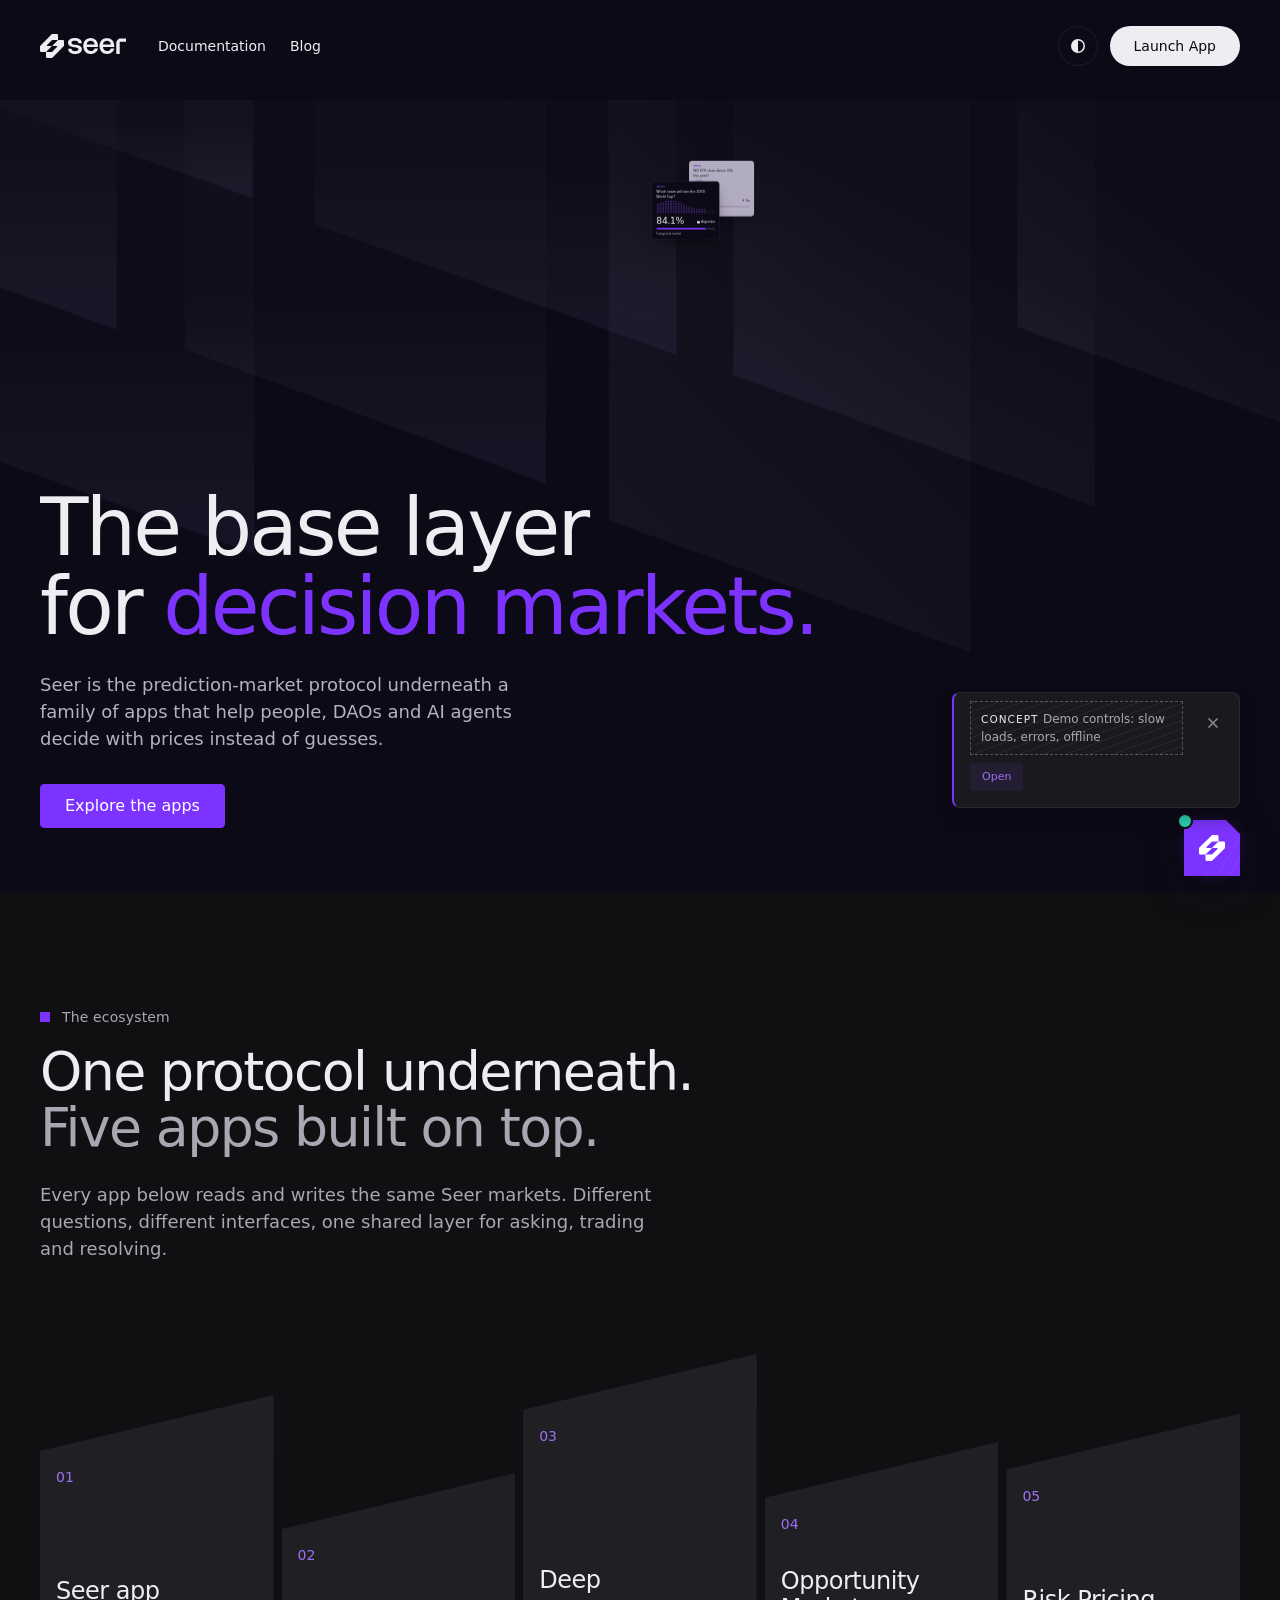
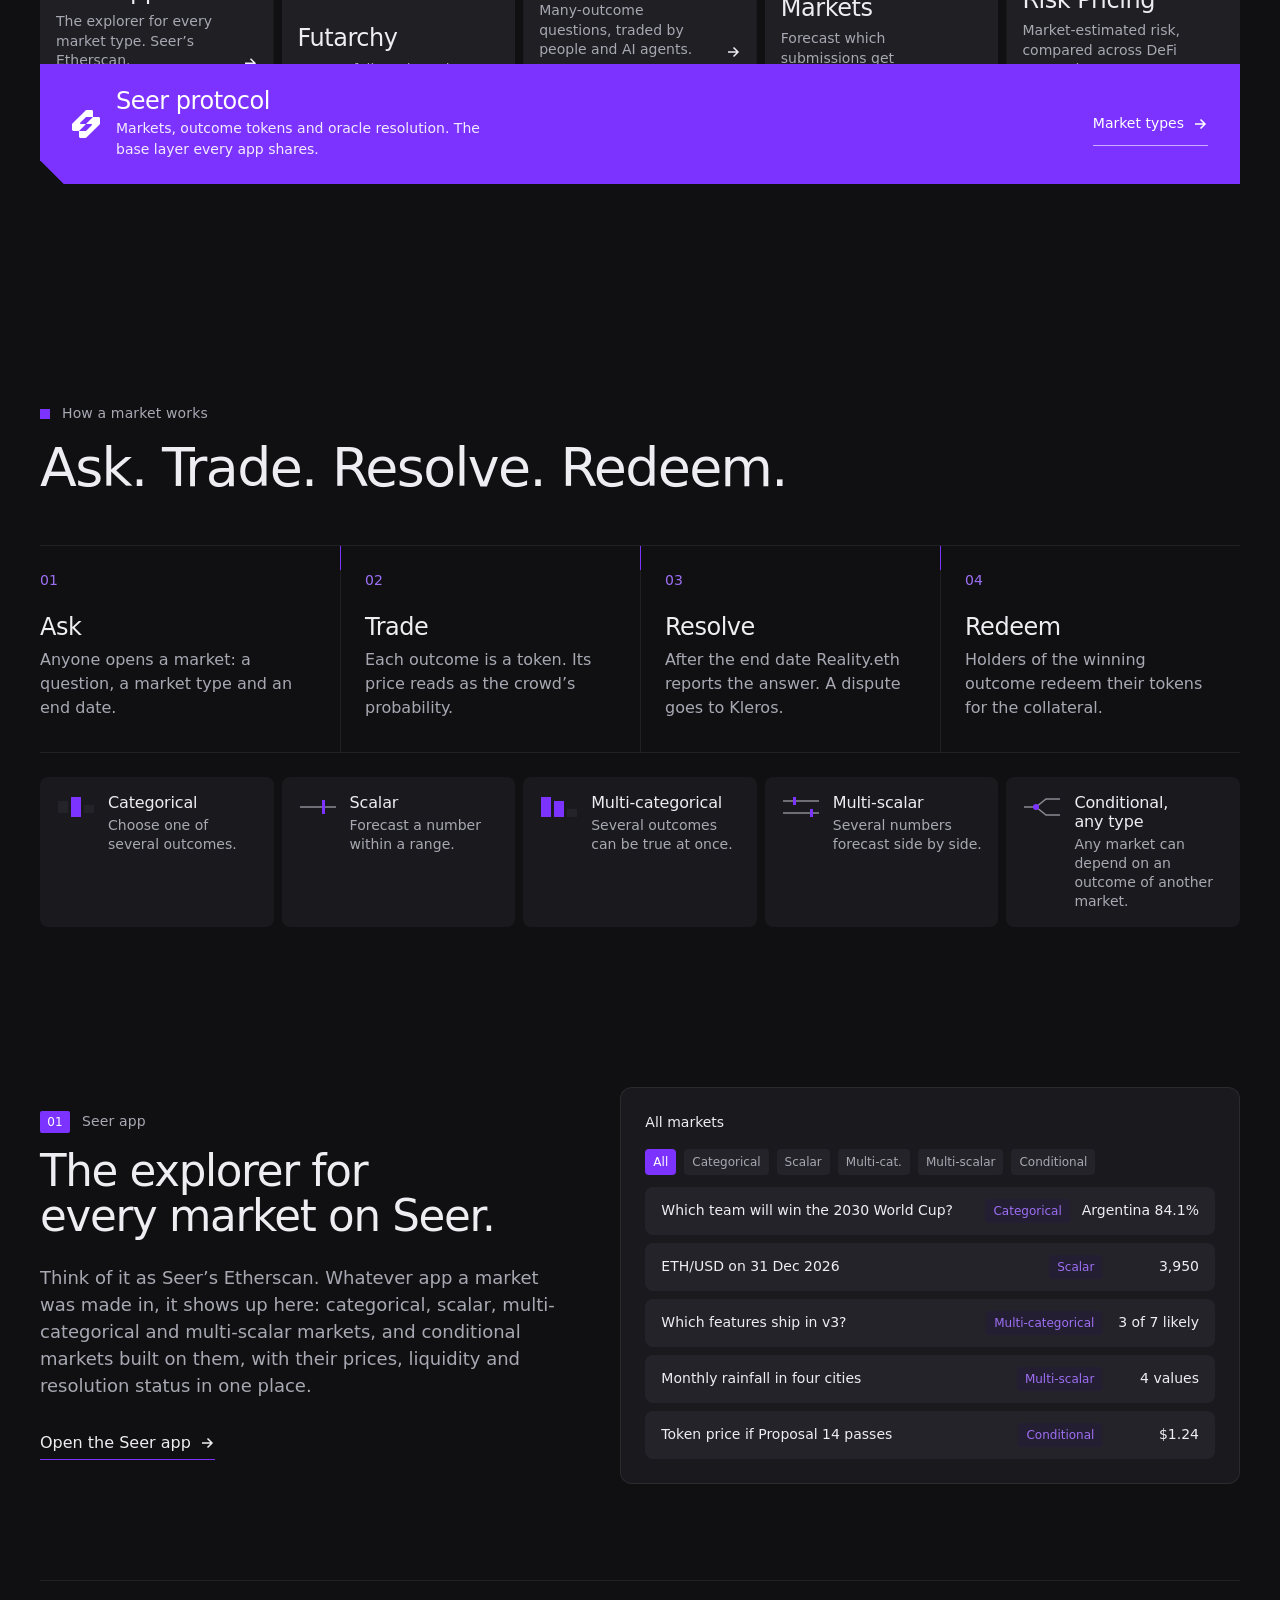
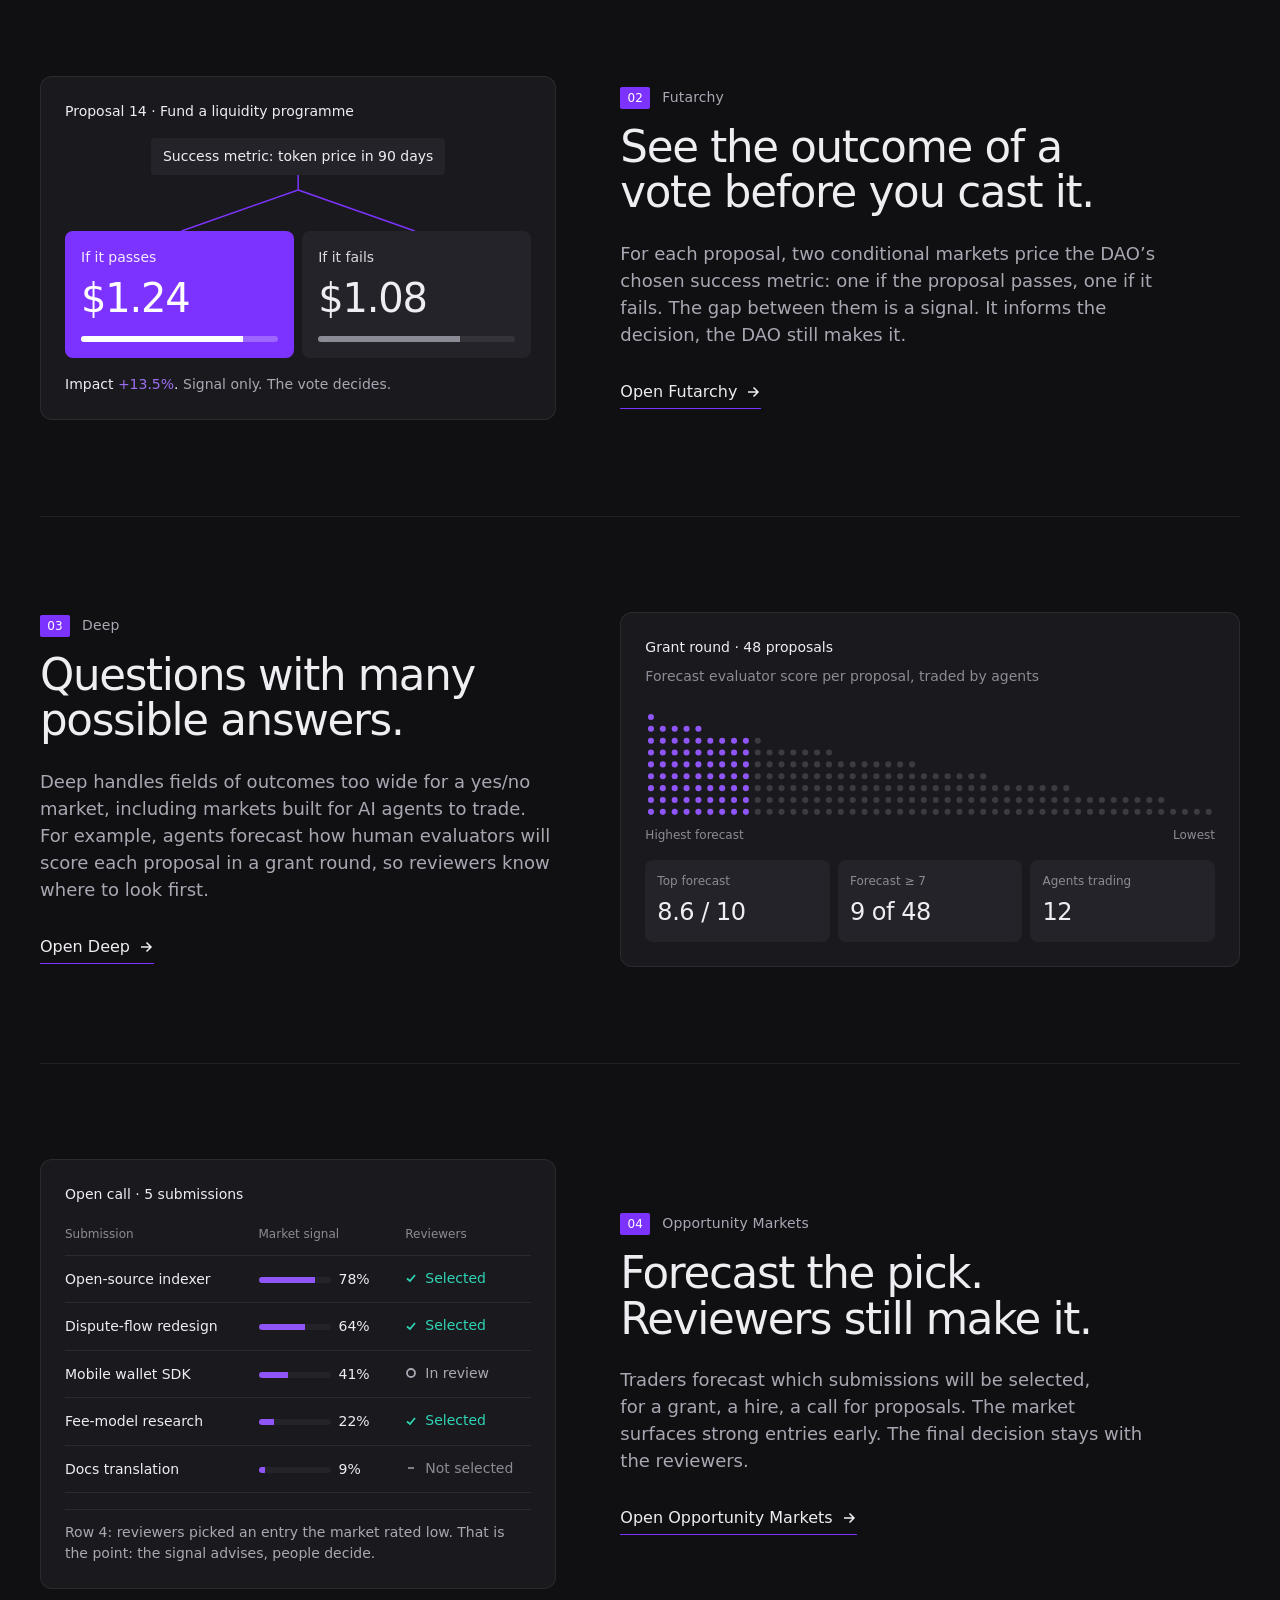
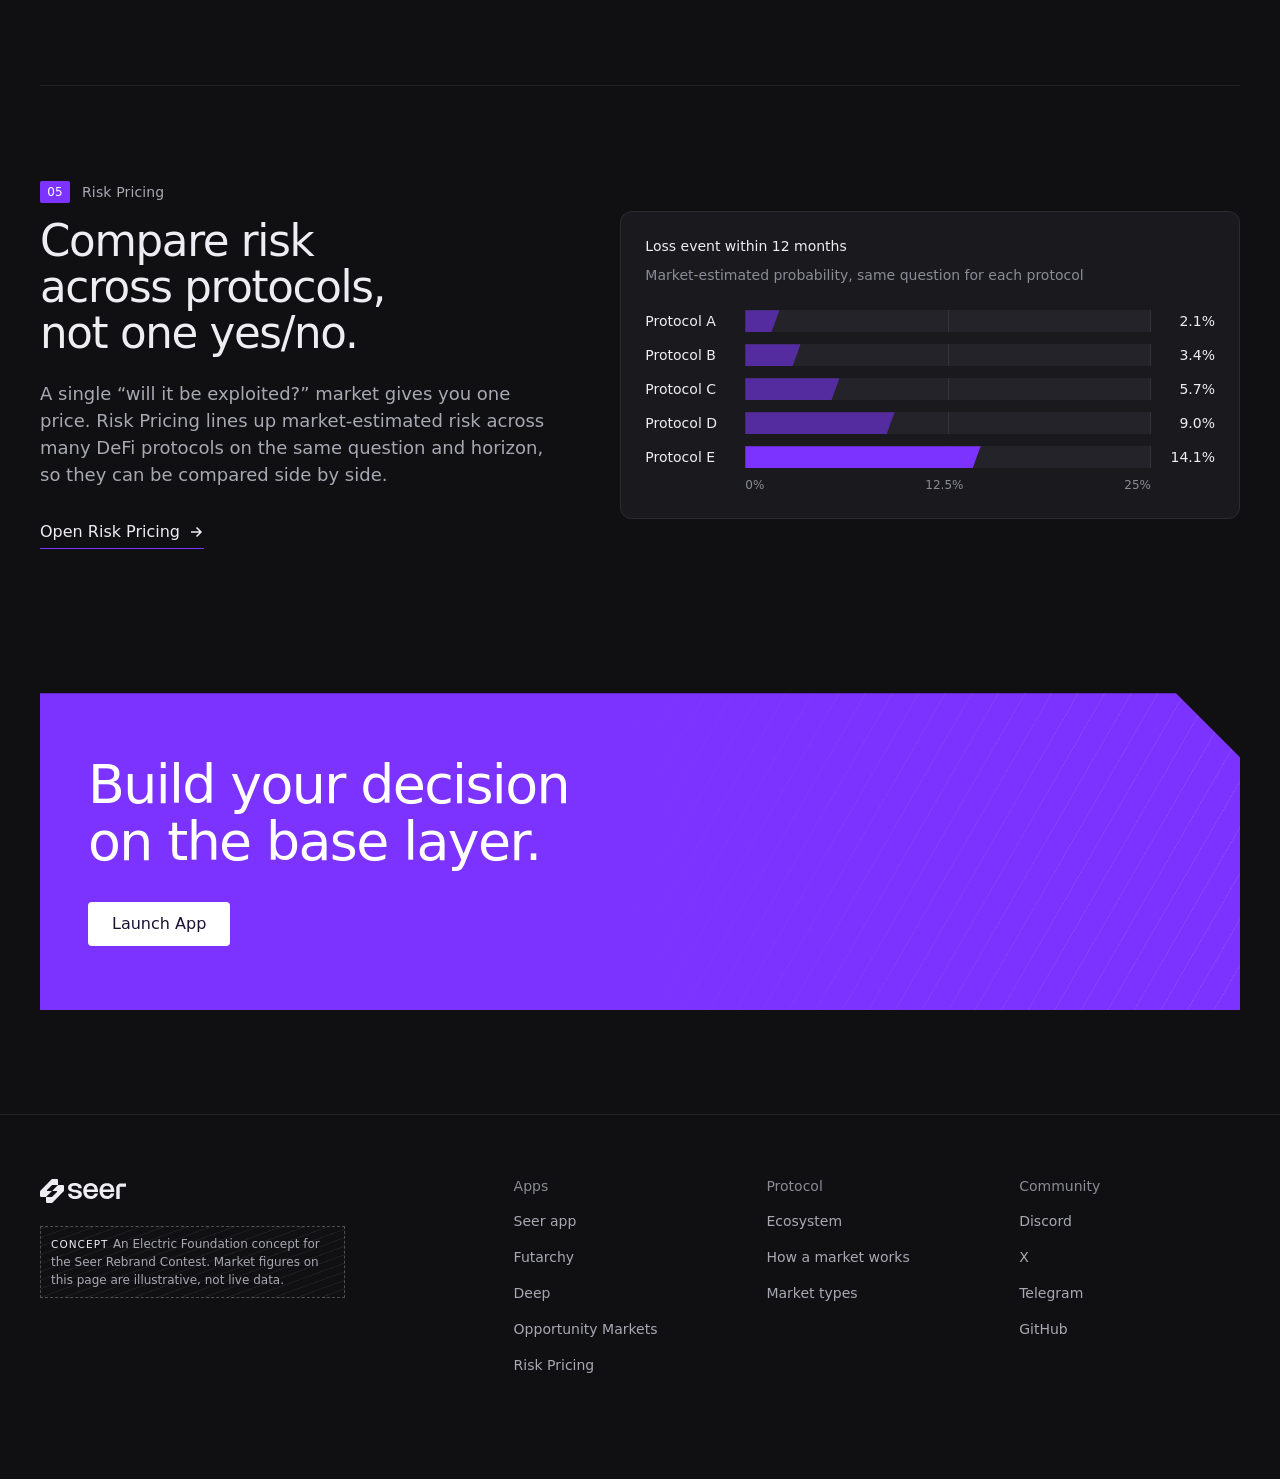
==== commit 70dedf3a: "fix: one branch rule, price and figure format across the explorer and the product pages; double clic" ====
--- a/index.html
+++ b/index.html
@@ -194,7 +194,7 @@
       <div class="feat-copy">
         <p class="kicker"><span class="tag num">01</span>Seer app</p>
         <h2 id="f1-h">The explorer for every market on Seer.</h2>
-        <p>Think of it as Seer&rsquo;s Etherscan. Whatever app a market was made in, it shows up here: categorical, scalar, multi-categorical and multi-scalar markets, and conditional markets built on them, with its prices, liquidity and resolution status in one place.</p>
+        <p>Think of it as Seer&rsquo;s Etherscan. Whatever app a market was made in, it shows up here: categorical, scalar, multi-categorical and multi-scalar markets, and conditional markets built on them, with their prices, liquidity and resolution status in one place.</p>
         <a class="go" href="./app.html">Open the Seer app<svg width="16" height="16" aria-hidden="true"><use href="#arrow"/></svg></a>
       </div>
       <figure class="viz card">
--- a/css/motion.css
+++ b/css/motion.css
@@ -58,7 +58,7 @@
    ================================================================================================= */
 .m-phys,.m-phys:hover,.m-phys:active{transform:translate(calc(var(--m-x,0px) + var(--m-fx,0px)),calc(var(--m-y,0px) + var(--m-fy,0px))) scale(var(--m-s,1)) rotate(var(--m-r,0deg))}
 .m-live{will-change:transform}
-/* cards: tilt toward the pointer, the icon and badge drift the other way (inner parallax), a specular
+/* cards: tilt towards the pointer, the icon and badge drift the other way (inner parallax), a specular
    highlight follows the pointer. Fine pointers only; touch gets press and lift only. */
 @media (hover:hover) and (pointer:fine){
   .mgrid .mcard.m-phys,.mgrid .mcard.m-phys:hover,.mgrid .mcard.m-phys:active{transform:perspective(900px) translate(calc(var(--m-x,0px) + var(--m-fx,0px)),calc(var(--m-y,0px) + var(--m-fy,0px))) rotateX(var(--m-rx,0deg)) rotateY(var(--m-ry,0deg)) scale(var(--m-s,1))}
@@ -133,7 +133,7 @@
 .m-hov-on.shell-products a:hover{background:transparent}
 
 /* ---------- landing nav: fixed (JS adds .m-nav-fixed after measuring, and the hero keeps its height in --m-nav-h),
-   transparent over the hero until the page moves, then the same states as the tool header: the Documents and Blog
+   transparent over the hero until the page moves, then the same states as the tool header: the Documentation and Blog
    row is the one that tucks on phones ---------- */
 .m-nav-fixed .hero{z-index:3;padding-top:var(--m-nav-h,84px)}
 .m-nav-fixed .topnav{position:fixed;top:0;left:0;right:0;z-index:30;pointer-events:none}
--- a/css/assistant.css
+++ b/css/assistant.css
@@ -11,8 +11,8 @@
 @media (min-width:601px){:root{--as-b:max(var(--s-5),env(safe-area-inset-bottom))}}
 
 /* ================================== THE BALL ================================== */
-.as-dock{position:fixed;right:var(--as-r);bottom:calc(var(--as-b) + var(--dm-lift,0px));z-index:30;width:var(--as-size);height:var(--as-size);
-  transition:transform var(--spring-gentle-t,.58s) var(--spring-gentle,ease) .16s,opacity var(--dur-2,.2s) var(--ease-standard,ease) .16s,visibility 0s linear 0s,bottom var(--dur-3,.32s) var(--ease-standard,ease)}
+.as-dock{position:fixed;right:var(--as-r);bottom:var(--as-b);translate:0 calc(var(--dm-lift,0px) * -1);z-index:30;width:var(--as-size);height:var(--as-size);/* the demo lift (the offline bar) moves it by translate, not by bottom */
+  transition:transform var(--spring-gentle-t,.58s) var(--spring-gentle,ease) .16s,opacity var(--dur-2,.2s) var(--ease-standard,ease) .16s,visibility 0s linear 0s,translate var(--dur-3,.32s) var(--ease-standard,ease)}
 .as-dock.as-away{opacity:0;transform:translateY(16px) scale(.9);visibility:hidden;pointer-events:none;
   transition:transform var(--dur-2,.2s) var(--ease-accel,ease),opacity var(--dur-1,.12s) var(--ease-accel,ease),visibility 0s linear var(--dur-2,.2s)}
 .as-ball{position:relative;display:grid;place-items:center;width:100%;height:100%;padding:0;margin:0;border:0;background:none;color:#fff;cursor:pointer;
@@ -20,7 +20,7 @@
 :root[data-theme=light] .as-ball{filter:drop-shadow(0 10px 16px rgba(60,30,120,.22))}
 .as-face{position:absolute;inset:0;display:grid;place-items:center;overflow:hidden;background:var(--violet);
   clip-path:polygon(0 0,calc(100% - 14px) 0,100% 14px,100% 100%,0 100%);transition:background-color var(--dur-2,.2s) var(--ease-standard,ease)}
-/* the error block's diagonal hatching, faint, toward the cut */
+/* the error block's diagonal hatching, faint, towards the cut */
 .as-face::after{content:"";position:absolute;inset:0;pointer-events:none;background:repeating-linear-gradient(-60deg,transparent 0 9px,rgba(255,255,255,.09) 9px 10px);
   -webkit-mask:linear-gradient(135deg,transparent 45%,#000);mask:linear-gradient(135deg,transparent 45%,#000)}
 .as-mark{position:relative;z-index:1;width:26px;height:26px;color:#fff}
@@ -45,10 +45,10 @@
 @keyframes as-pop{from{transform:scale(.6);opacity:0}}
 
 /* the first-visit callout above the ball: a card with the line, a Close icon and Open; one column of text at every width, 44px targets */
-.as-hint{position:fixed;right:var(--as-r);bottom:calc(var(--as-b) + var(--as-size) + var(--s-3) + var(--dm-lift,0px));z-index:30;box-sizing:border-box;width:min(288px,calc(100vw - var(--as-l) - var(--as-r)));
+.as-hint{position:fixed;right:var(--as-r);bottom:calc(var(--as-b) + var(--as-size) + var(--s-3));translate:0 calc(var(--dm-lift,0px) * -1);z-index:30;box-sizing:border-box;width:min(288px,calc(100vw - var(--as-l) - var(--as-r)));
   display:grid;grid-template-columns:minmax(0,1fr) auto;align-items:start;gap:var(--s-2);padding:var(--s-2) var(--s-1) var(--s-4) var(--s-4);background:var(--card);border:1px solid var(--line);border-left:2px solid var(--violet);border-radius:var(--r-card);
   box-shadow:0 10px 18px rgba(8,6,16,.35);opacity:0;visibility:hidden;transform:translateY(8px);
-  transition:transform var(--spring-gentle-t,.58s) var(--spring-gentle,ease),opacity var(--dur-2,.2s) var(--ease-standard,ease),visibility 0s linear var(--dur-2,.2s),bottom var(--dur-3,.32s) var(--ease-standard,ease)}
+  transition:transform var(--spring-gentle-t,.58s) var(--spring-gentle,ease),opacity var(--dur-2,.2s) var(--ease-standard,ease),visibility 0s linear var(--dur-2,.2s),translate var(--dur-3,.32s) var(--ease-standard,ease)}
 :root[data-theme=light] .as-hint{box-shadow:0 10px 16px rgba(60,30,120,.18)}
 .as-hint.m-in{opacity:1;visibility:visible;transform:none;transition-delay:0s}
 .as-hint.m-in.as-away{opacity:0;visibility:hidden;pointer-events:none;transform:translateY(8px);transition:transform var(--dur-2,.2s) var(--ease-accel,ease),opacity var(--dur-1,.12s) var(--ease-accel,ease),visibility 0s linear var(--dur-2,.2s)}
